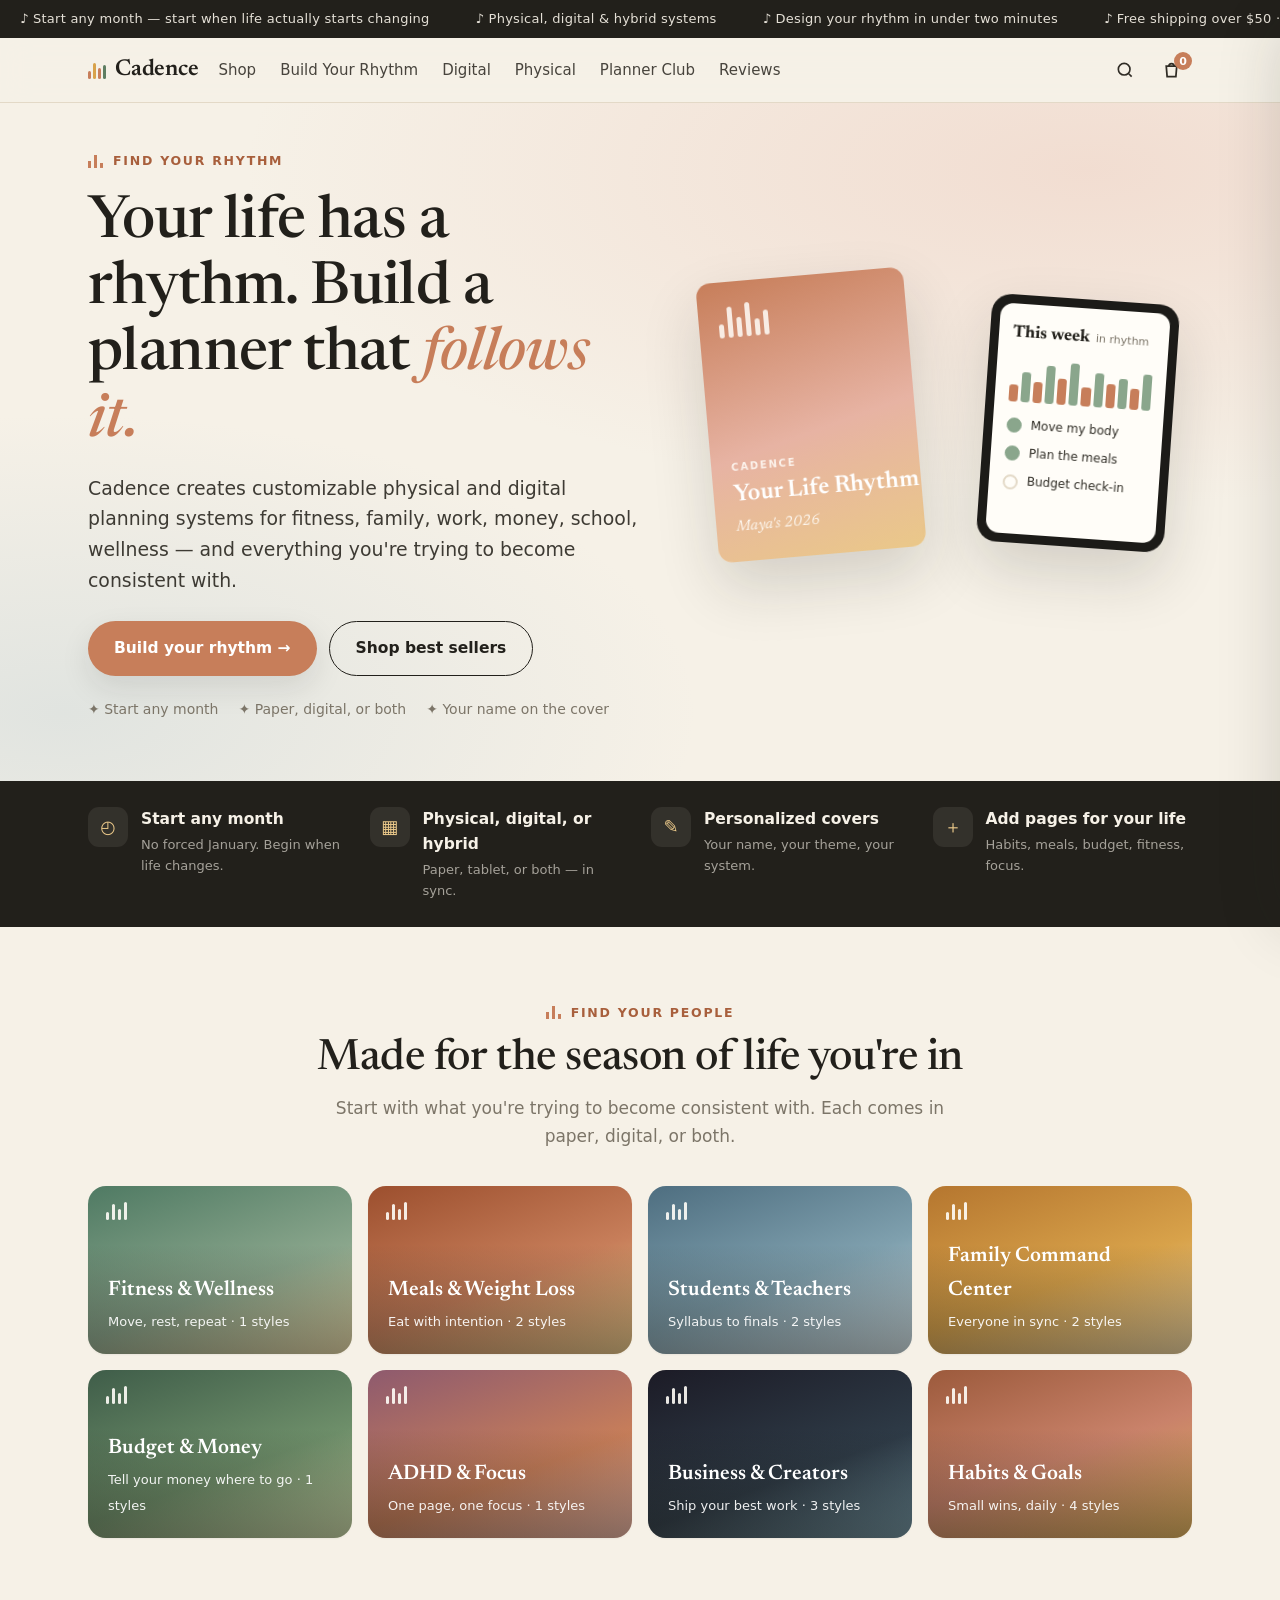
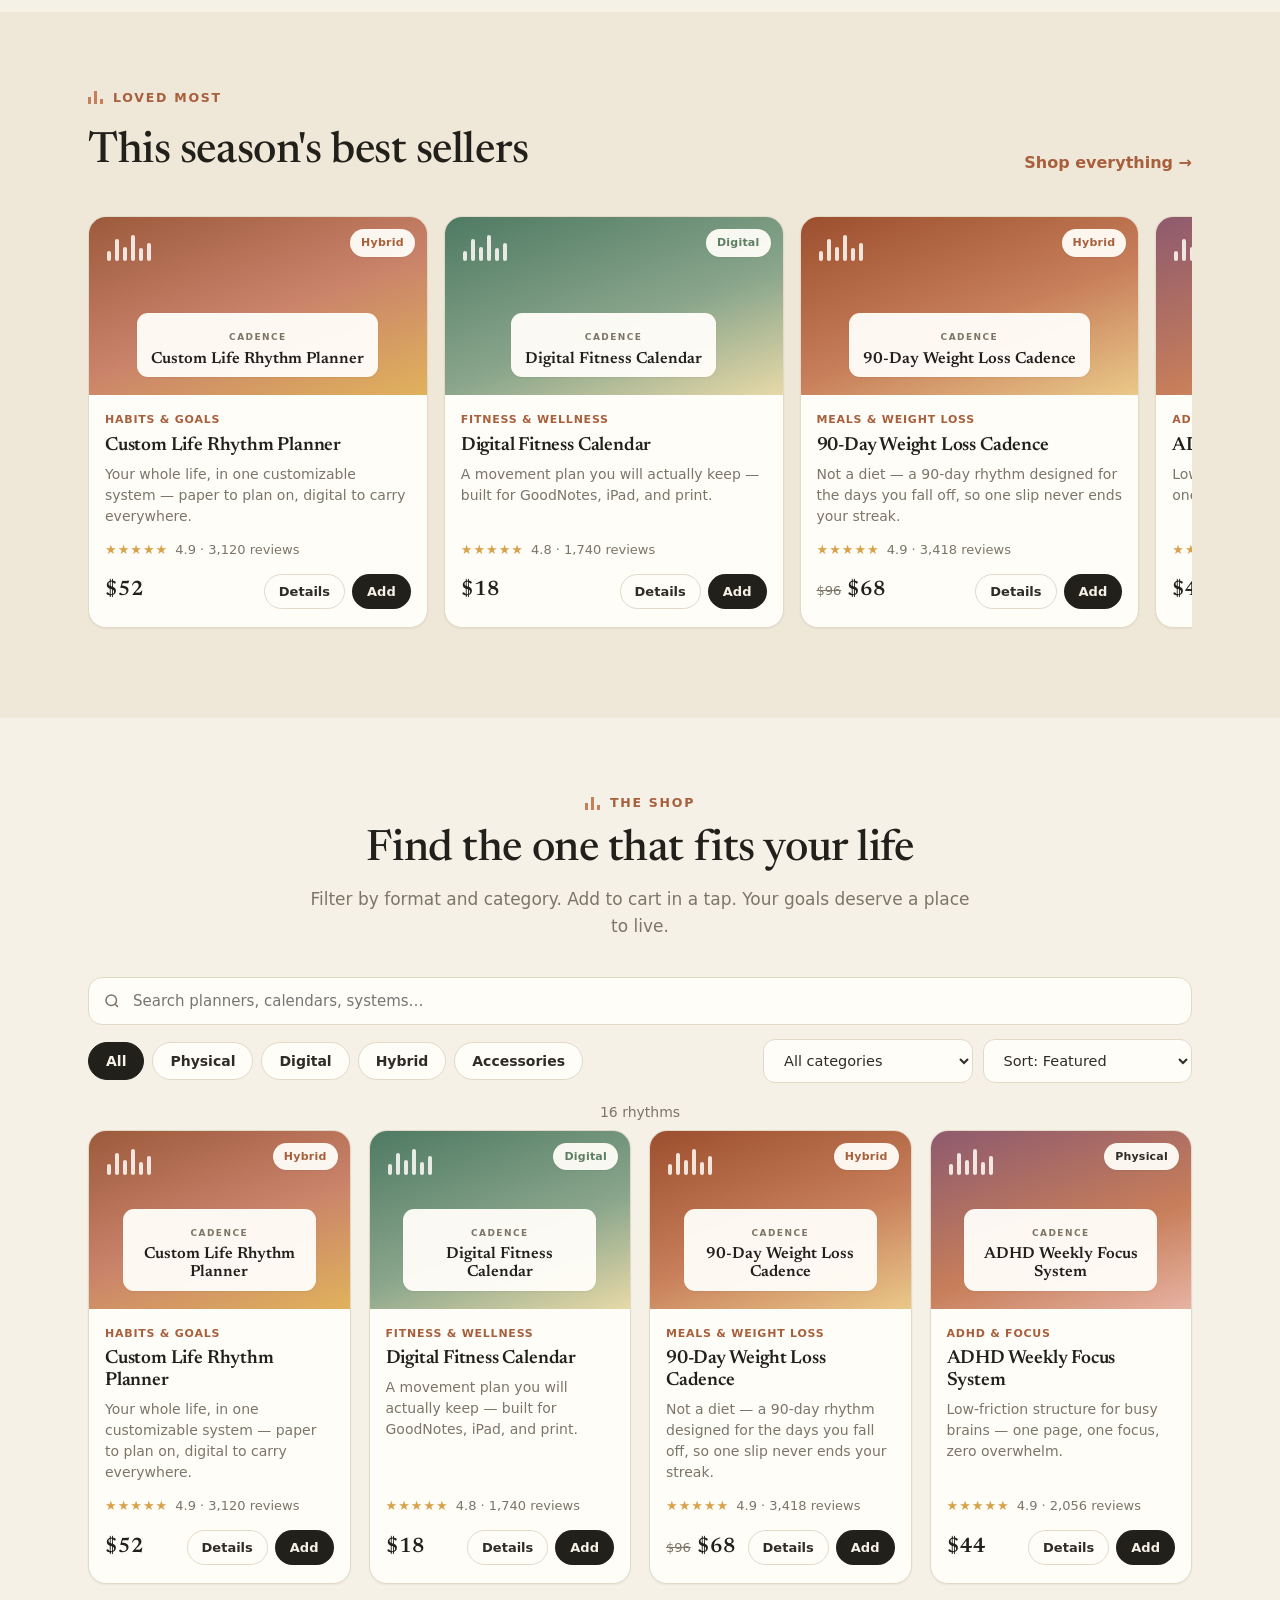
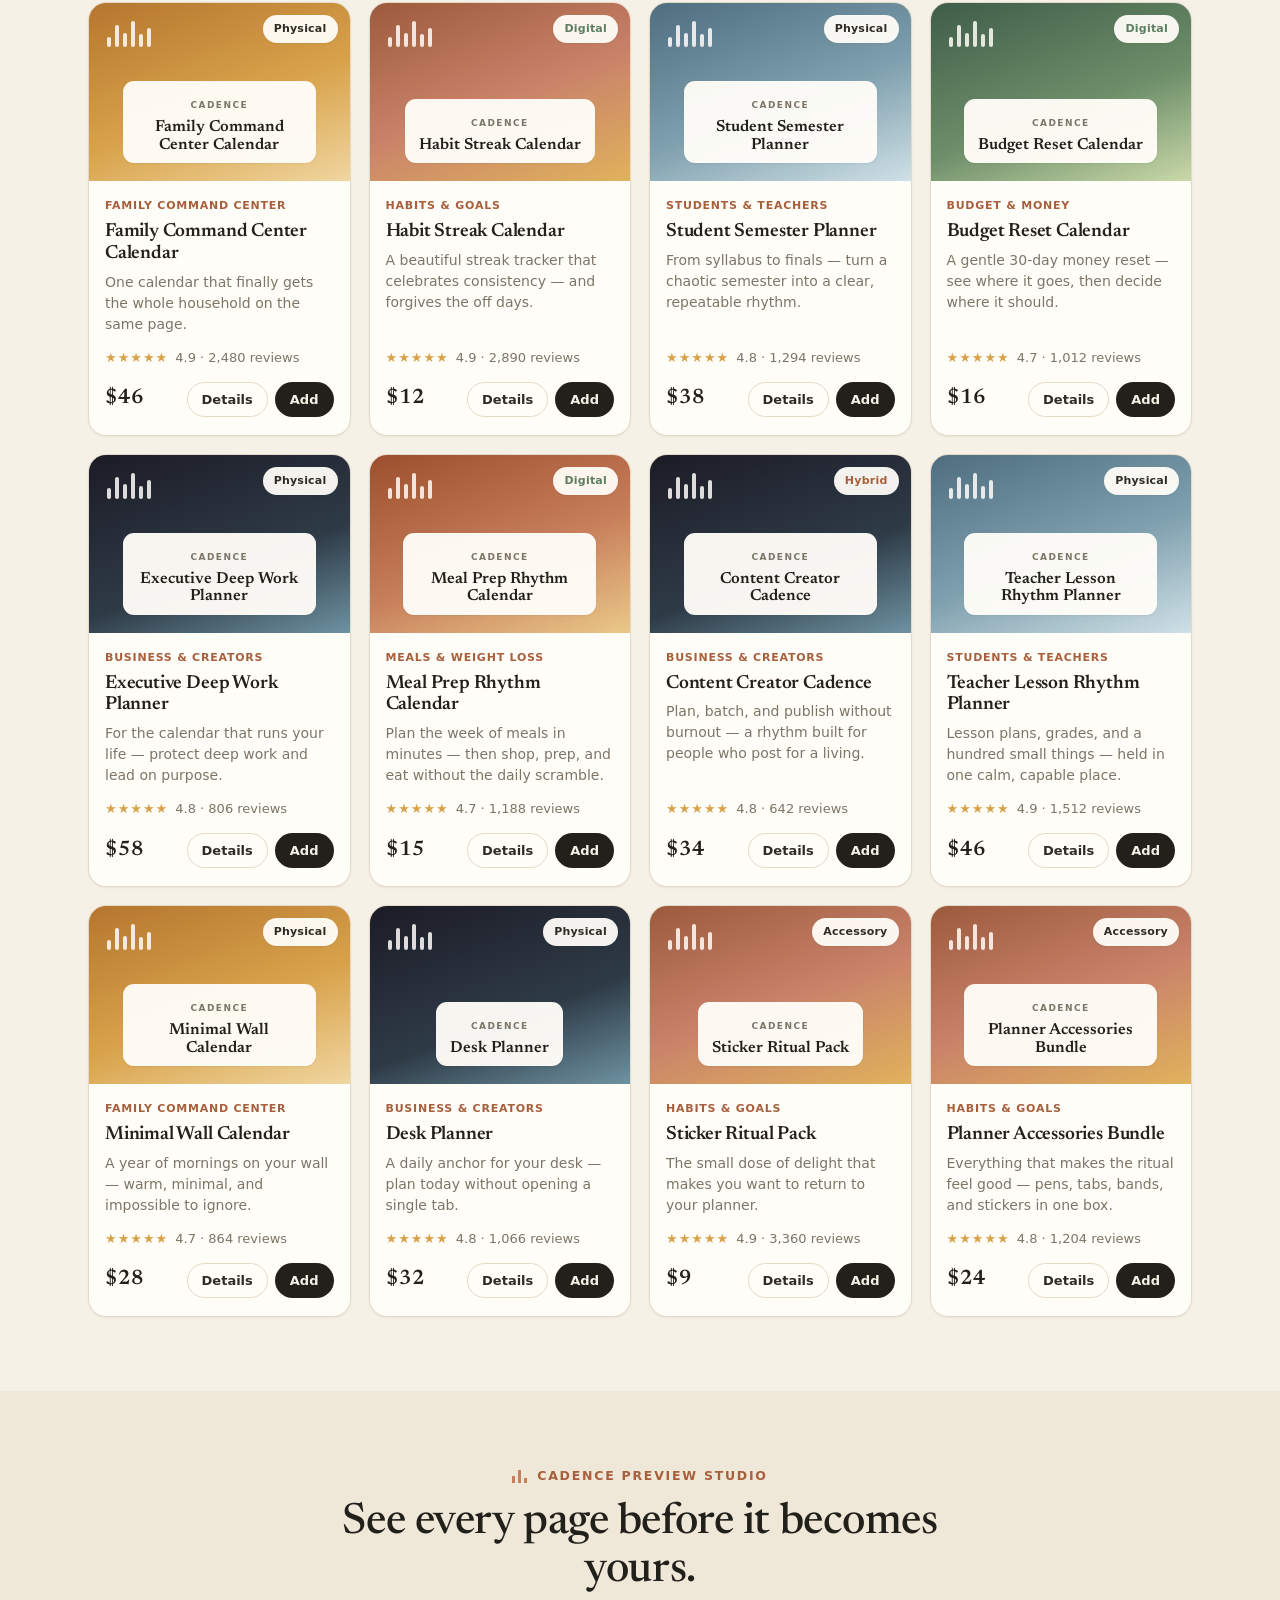
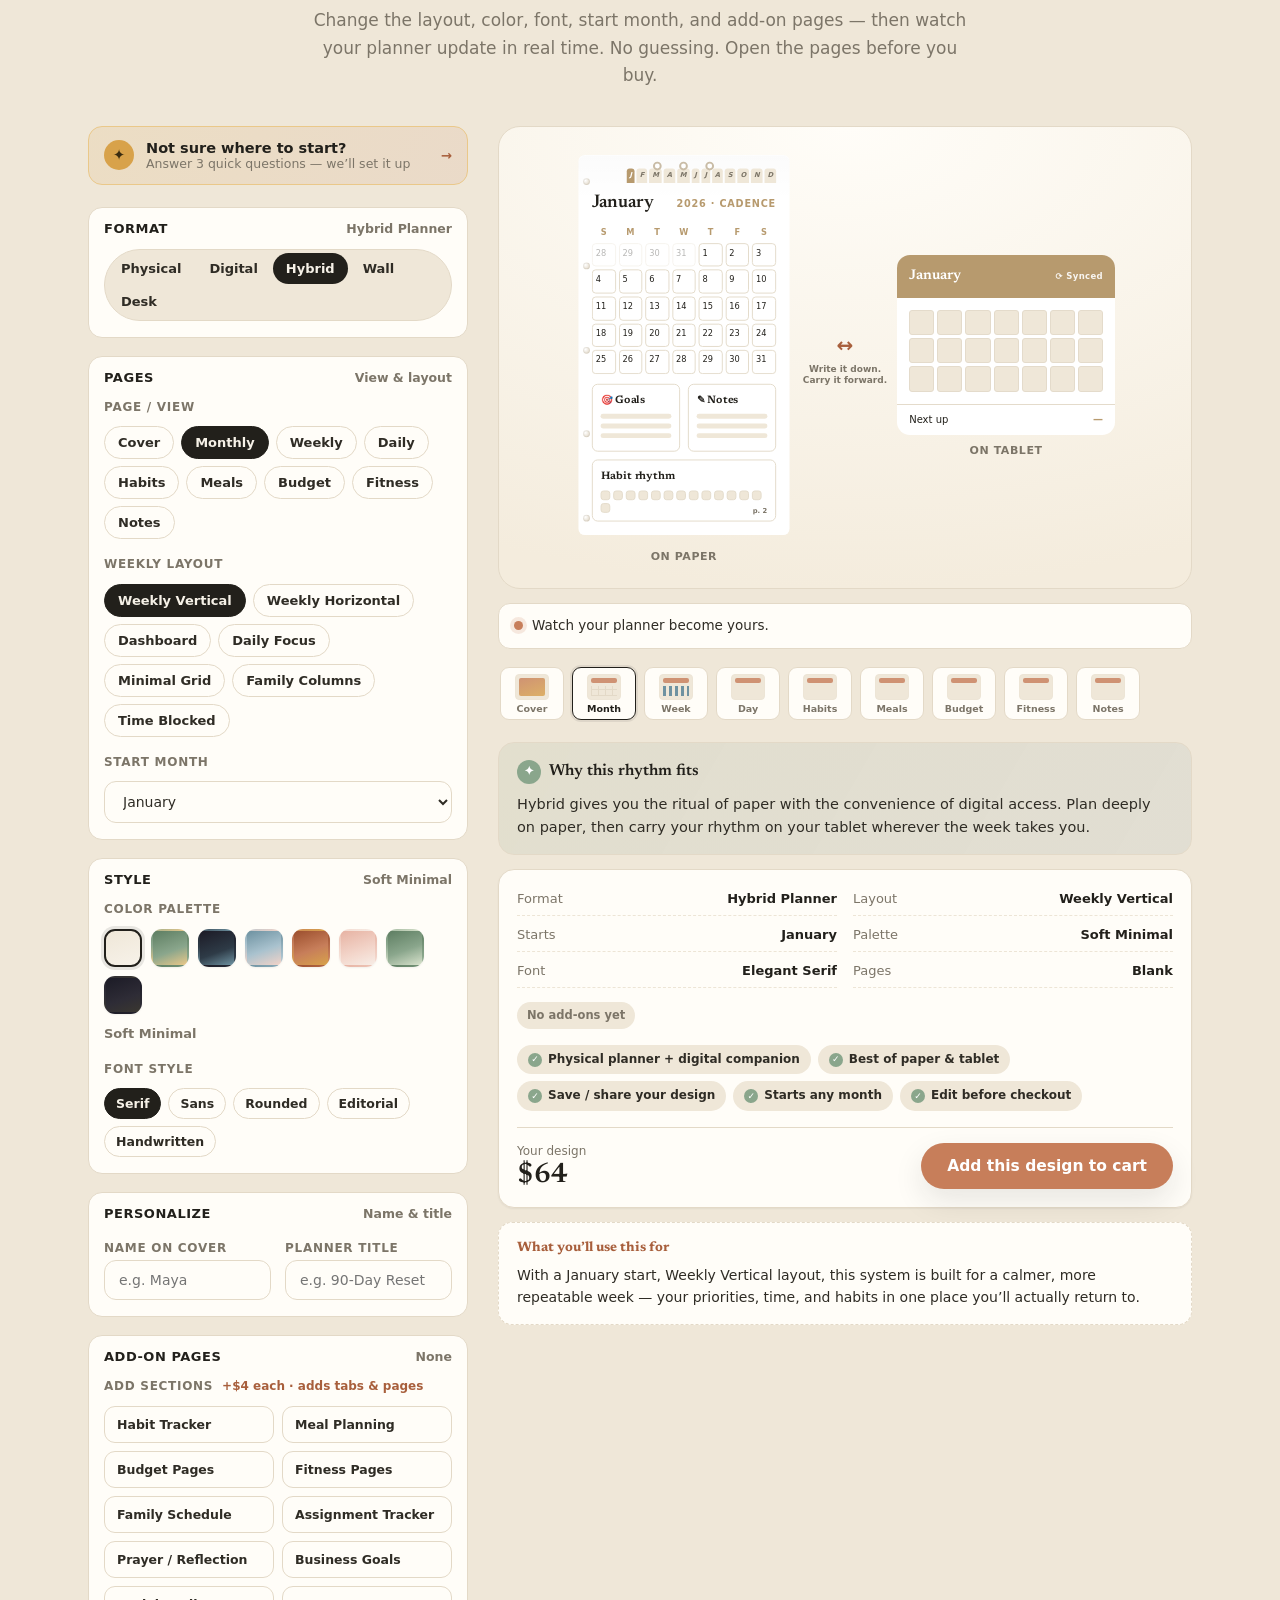
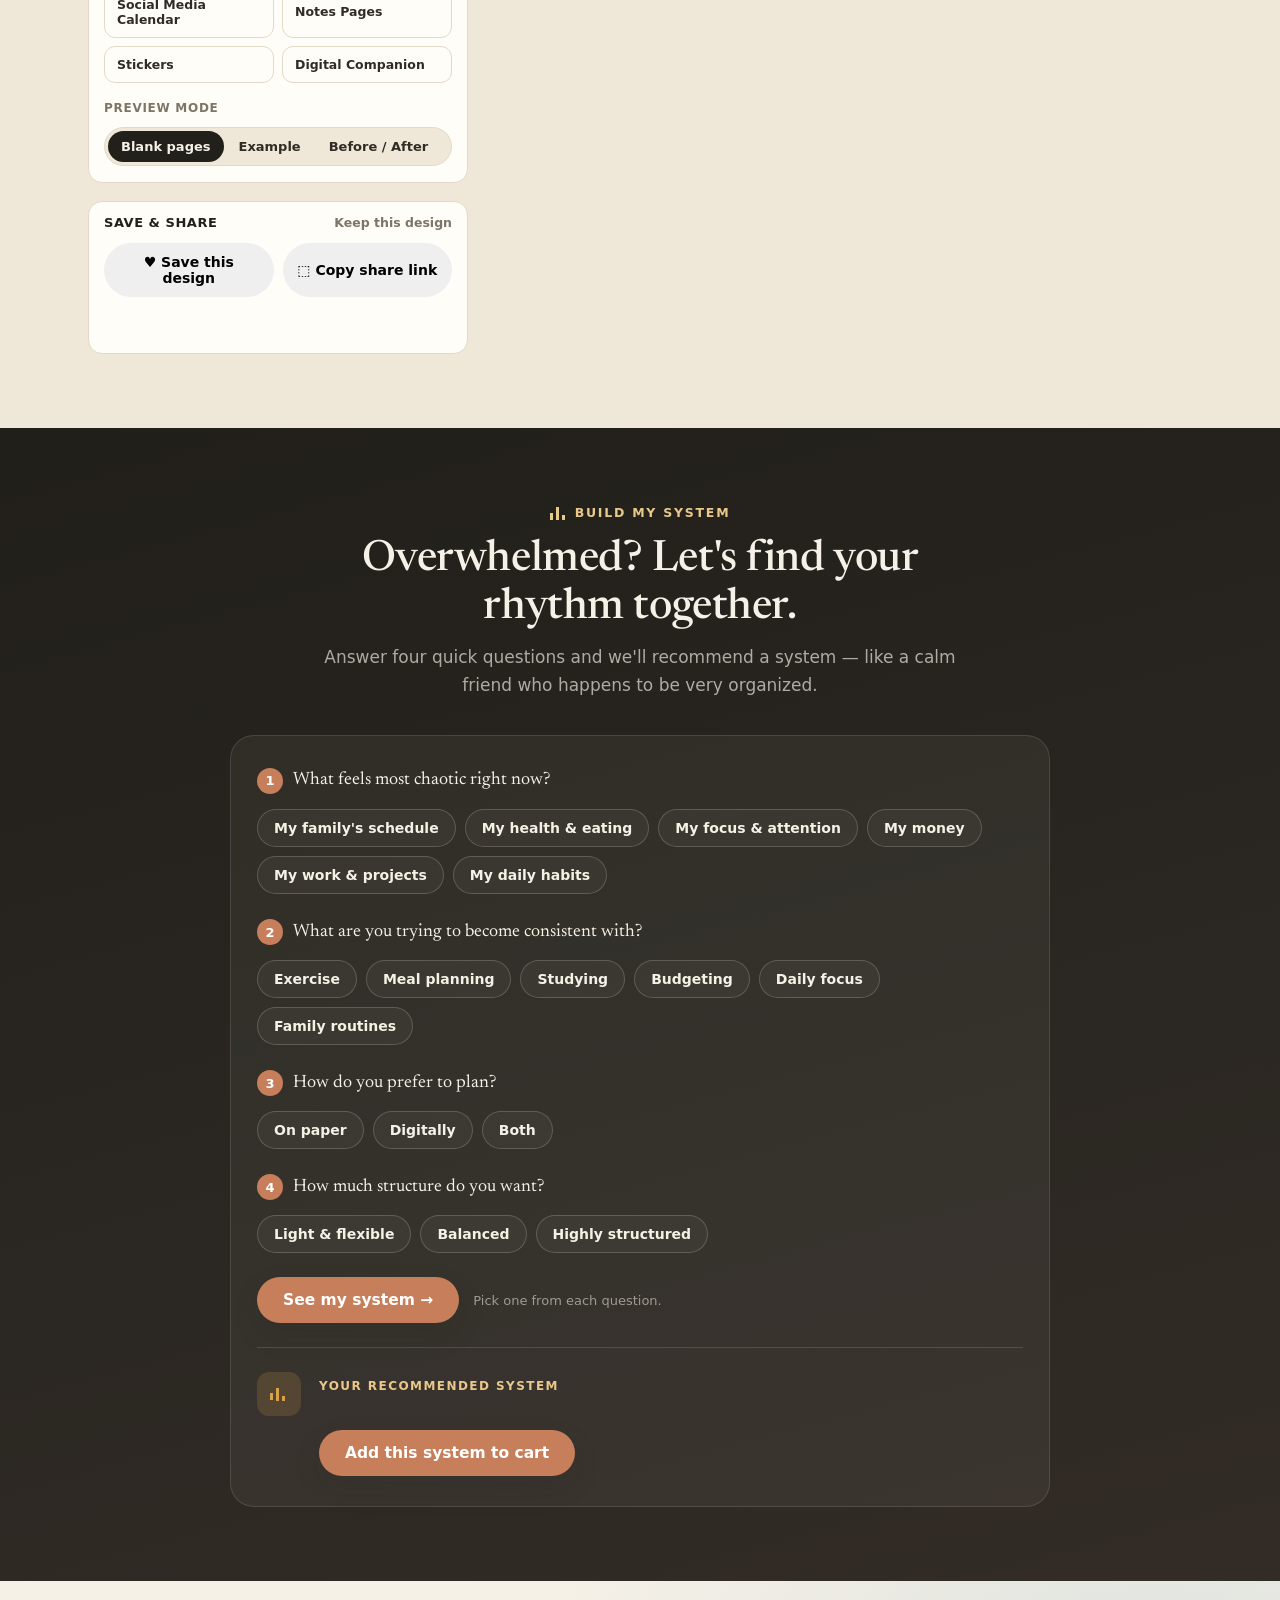
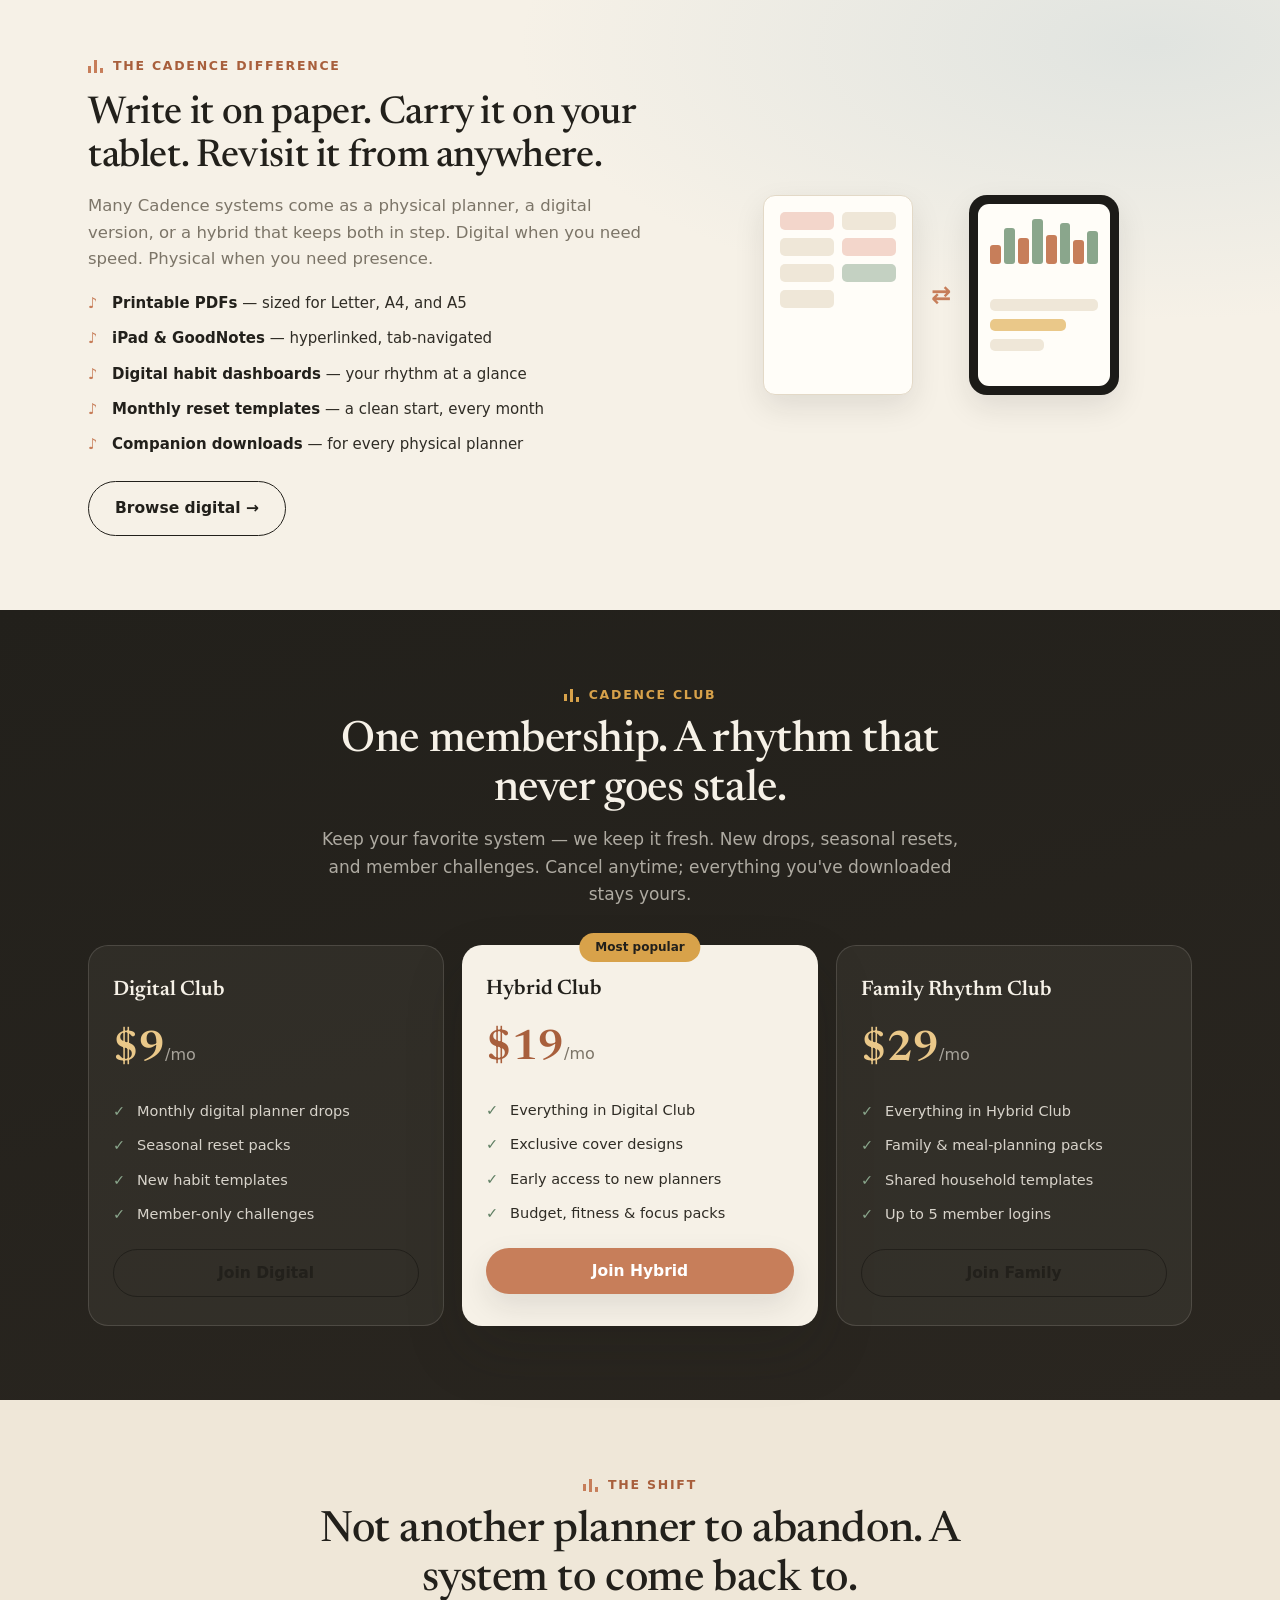
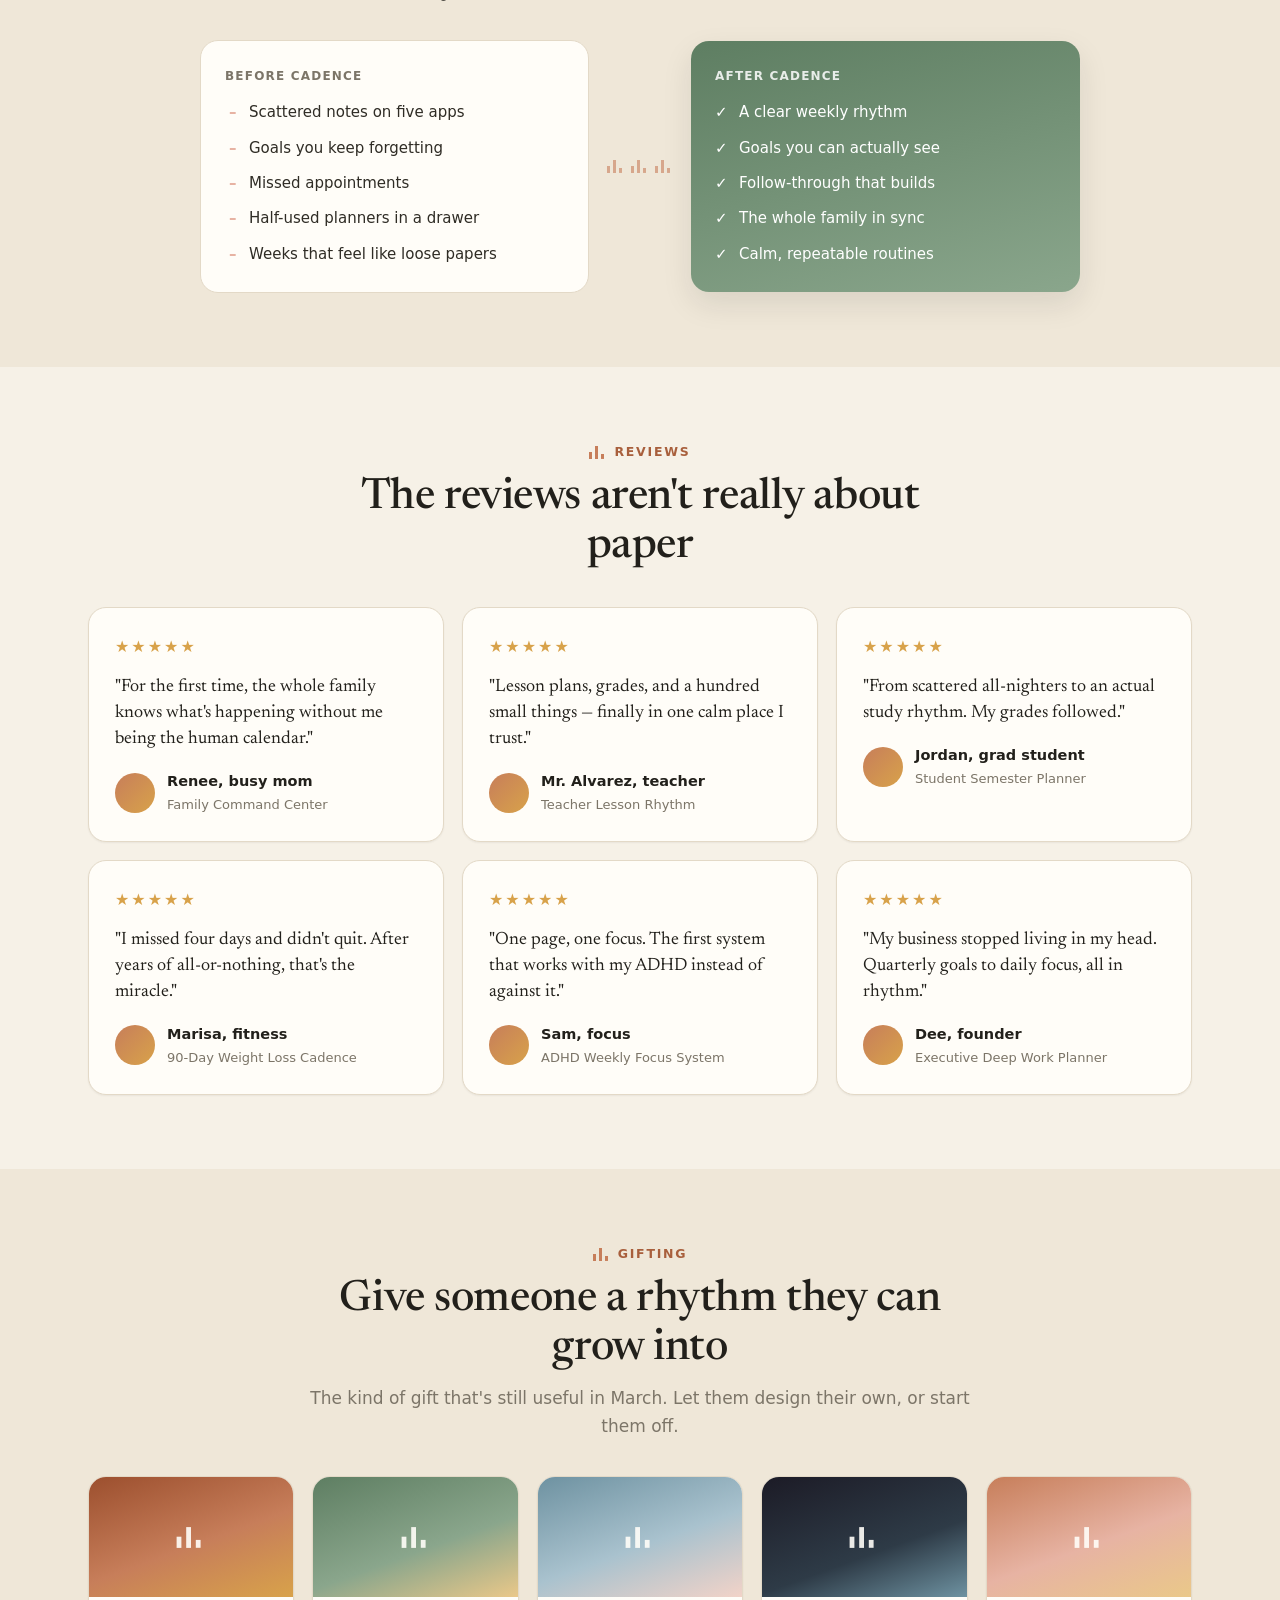
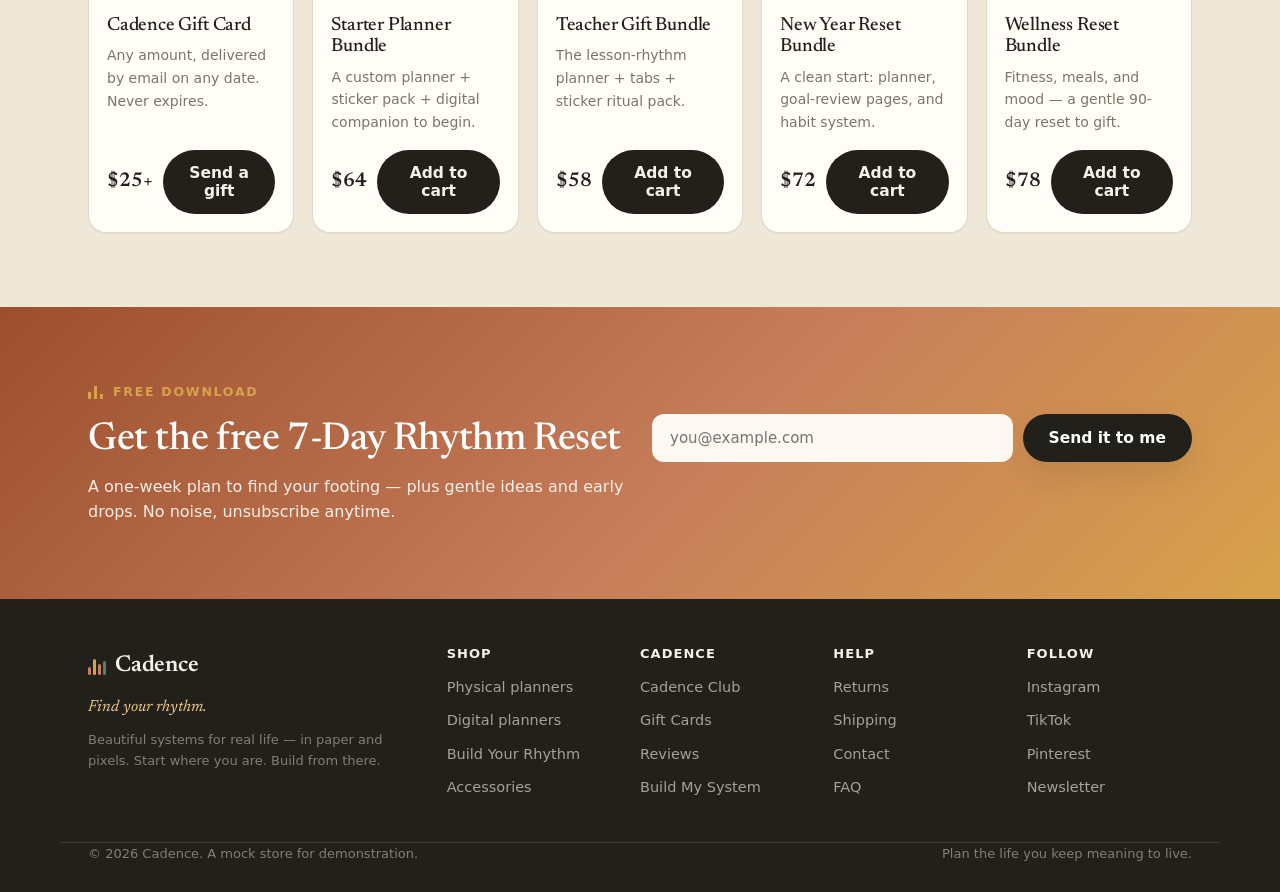
==== index.html @ 9c08358b "Add files via upload" ====
<!DOCTYPE html>
<html lang="en">
<head>
<meta charset="UTF-8">
<meta name="viewport" content="width=device-width, initial-scale=1.0">
<meta name="description" content="Cadence — beautiful, customizable physical & digital planning systems for fitness, family, work, money, school, and every rhythm you're trying to keep. Find your rhythm.">
<title>Cadence — Find your rhythm. Build a planner that follows it.</title>
<link rel="preconnect" href="https://fonts.googleapis.com">
<link rel="preconnect" href="https://fonts.gstatic.com" crossorigin>
<link href="https://fonts.googleapis.com/css2?family=Newsreader:ital,opsz,wght@0,6..72,400;0,6..72,500;0,6..72,600;1,6..72,400;1,6..72,500&family=Nunito:wght@500;700;800&family=Caveat:wght@500;600;700&display=swap" rel="stylesheet">
<link rel="stylesheet" href="styles.css">
</head>
<body>

<!-- ====================== ANNOUNCEMENT BAR ====================== -->
<div class="announce">
  <div class="announce-track" id="announceTrack">
    <span>♪ Start any month — start when life actually starts changing</span>
    <span>♪ Physical, digital &amp; hybrid systems</span>
    <span>♪ Design your rhythm in under two minutes</span>
    <span>♪ Free shipping over $50 · digital delivers instantly</span>
  </div>
</div>

<!-- ====================== NAV ====================== -->
<nav id="nav">
  <div class="wrap nav-inner">
    <button class="menu-btn" id="menuBtn" aria-label="Open menu" aria-expanded="false">☰</button>
    <a class="brand" href="#top" aria-label="Cadence home">
      <span class="beat" aria-hidden="true"><i></i><i></i><i></i><i></i></span>
      Cadence
    </a>
    <div class="navlinks" id="navlinks">
      <a href="#shop" data-type="all">Shop</a>
      <a href="#build">Build Your Rhythm</a>
      <a href="#shop" data-type="digital">Digital</a>
      <a href="#shop" data-type="physical">Physical</a>
      <a href="#club">Planner Club</a>
      <a href="#reviews">Reviews</a>
    </div>
    <div class="nav-actions">
      <button class="icon-btn" id="searchBtn" aria-label="Search">
        <svg viewBox="0 0 24 24" width="20" height="20" fill="none" stroke="currentColor" stroke-width="2"><circle cx="11" cy="11" r="7"/><path d="m20 20-3.5-3.5"/></svg>
      </button>
      <button class="icon-btn cart-btn" id="cartBtn" aria-label="Open cart">
        <svg viewBox="0 0 24 24" width="21" height="21" fill="none" stroke="currentColor" stroke-width="2"><path d="M6 7h12l-1 12H7L6 7Z"/><path d="M9 7a3 3 0 0 1 6 0"/></svg>
        <span class="cart-count" id="cartCount">0</span>
      </button>
    </div>
  </div>
</nav>

<!-- mobile menu -->
<div class="mobile-menu" id="mobileMenu">
  <a href="#shop">Shop</a>
  <a href="#build">Build Your Rhythm</a>
  <a href="#shop" data-type="digital">Digital</a>
  <a href="#shop" data-type="physical">Physical</a>
  <a href="#club">Planner Club</a>
  <a href="#reviews">Reviews</a>
  <a href="#gift">Gift Cadence</a>
</div>

<span id="top"></span>

<!-- ====================== HERO ====================== -->
<header class="hero">
  <div class="wrap hero-inner">
    <div class="hero-copy">
      <div class="eyebrow"><span class="tick" aria-hidden="true"></span> Find your rhythm</div>
      <h1>Your life has a rhythm. Build a planner that <em>follows it.</em></h1>
      <p class="lede">Cadence creates customizable physical and digital planning systems for fitness, family, work, money, school, wellness — and everything you're trying to become consistent with.</p>
      <div class="hero-ctas">
        <a class="btn btn-primary" href="#build">Build your rhythm →</a>
        <a class="btn btn-outline" href="#bestsellers">Shop best sellers</a>
      </div>
      <div class="hero-points">
        <span>✦ Start any month</span>
        <span>✦ Paper, digital, or both</span>
        <span>✦ Your name on the cover</span>
      </div>
    </div>

    <div class="hero-art" aria-hidden="true">
      <div class="ha-planner">
        <div class="ha-cover">
          <div class="ha-strip"><i></i><i></i><i></i><i></i><i></i><i></i></div>
          <div class="ha-cover-meta"><span>Cadence</span><strong>Your Life Rhythm</strong></div>
          <div class="ha-name">Maya's 2026</div>
        </div>
      </div>
      <div class="ha-tablet">
        <div class="ha-screen">
          <div class="ha-scr-top"><b>This week</b><span>in rhythm</span></div>
          <div class="ha-wave"><i></i><i></i><i></i><i></i><i></i><i></i><i></i><i></i><i></i><i></i><i></i><i></i></div>
          <div class="ha-rows">
            <div class="ha-row"><span class="dot on"></span>Move my body</div>
            <div class="ha-row"><span class="dot on"></span>Plan the meals</div>
            <div class="ha-row"><span class="dot"></span>Budget check-in</div>
          </div>
        </div>
      </div>
    </div>
  </div>
</header>

<!-- ====================== TRUST / BENEFIT STRIP ====================== -->
<section class="trust-strip">
  <div class="wrap trust-grid">
    <div class="trust-item"><span class="ti-ic">◴</span><div><b>Start any month</b><p>No forced January. Begin when life changes.</p></div></div>
    <div class="trust-item"><span class="ti-ic">▦</span><div><b>Physical, digital, or hybrid</b><p>Paper, tablet, or both — in sync.</p></div></div>
    <div class="trust-item"><span class="ti-ic">✎</span><div><b>Personalized covers</b><p>Your name, your theme, your system.</p></div></div>
    <div class="trust-item"><span class="ti-ic">＋</span><div><b>Add pages for your life</b><p>Habits, meals, budget, fitness, focus.</p></div></div>
  </div>
</section>

<!-- ====================== CATEGORIES ====================== -->
<section class="section" id="categories">
  <div class="wrap">
    <div class="sec-head">
      <div class="eyebrow center-eb"><span class="tick"></span> Find your people</div>
      <h2>Made for the season of life you're in</h2>
      <p>Start with what you're trying to become consistent with. Each comes in paper, digital, or both.</p>
    </div>
    <div class="cat-grid" id="catGrid"><!-- JS --></div>
  </div>
</section>

<!-- ====================== BEST SELLERS ====================== -->
<section class="section soft" id="bestsellers">
  <div class="wrap">
    <div class="sec-head left">
      <div><div class="eyebrow"><span class="tick"></span> Loved most</div><h2>This season's best sellers</h2></div>
      <a class="link-arrow" href="#shop">Shop everything →</a>
    </div>
    <div class="rail" id="bestGrid"><!-- JS --></div>
  </div>
</section>

<!-- ====================== SHOP ====================== -->
<section class="section shop" id="shop">
  <div class="wrap">
    <div class="sec-head">
      <div class="eyebrow center-eb"><span class="tick"></span> The shop</div>
      <h2>Find the one that fits your life</h2>
      <p>Filter by format and category. Add to cart in a tap. Your goals deserve a place to live.</p>
    </div>

    <div class="shop-controls">
      <div class="search-box">
        <svg class="s-ic" viewBox="0 0 24 24" width="18" height="18" fill="none" stroke="currentColor" stroke-width="2"><circle cx="11" cy="11" r="7"/><path d="m20 20-3.5-3.5"/></svg>
        <input type="text" id="searchInput" placeholder="Search planners, calendars, systems…" aria-label="Search products">
      </div>
      <div class="control-row">
        <div class="chips" id="typeChips" role="group" aria-label="Filter by format">
          <button class="chip active" data-type="all">All</button>
          <button class="chip" data-type="physical">Physical</button>
          <button class="chip" data-type="digital">Digital</button>
          <button class="chip" data-type="hybrid">Hybrid</button>
          <button class="chip" data-type="accessories">Accessories</button>
        </div>
        <div class="select-wrap">
          <select id="catSelect" aria-label="Filter by category"><option value="all">All categories</option></select>
          <select id="sortSelect" aria-label="Sort products">
            <option value="featured">Sort: Featured</option>
            <option value="price-asc">Price: Low to High</option>
            <option value="price-desc">Price: High to Low</option>
            <option value="rating">Top rated</option>
          </select>
        </div>
      </div>
    </div>

    <p class="result-count" id="resultCount"></p>
    <div class="product-grid" id="productGrid"><!-- JS --></div>
    <p class="empty-state" id="emptyState" hidden>No matches yet — try a different search or format.</p>
  </div>
</section>

<!-- ====================== CADENCE PREVIEW STUDIO ====================== -->
<section class="section soft studio-sec" id="build">
  <div class="wrap">
    <div class="sec-head">
      <div class="eyebrow center-eb"><span class="tick"></span> Cadence Preview Studio</div>
      <h2>See every page before it becomes yours.</h2>
      <p>Change the layout, color, font, start month, and add-on pages — then watch your planner update in real time. No guessing. Open the pages before you buy.</p>
    </div>

    <div class="studio" id="studio">
      <!-- LEFT: CONTROLS -->
      <div class="st-controls" id="stControls">

        <!-- GUIDED START -->
        <div class="st-guided-wrap">
          <button class="st-guide-btn" id="helpChoose" type="button">
            <span class="hg-ic">✦</span>
            <span class="hg-txt"><b>Not sure where to start?</b><small>Answer 3 quick questions — we’ll set it up</small></span>
            <span class="hg-arrow">→</span>
          </button>
          <div class="st-guided" id="stGuided" hidden>
            <div class="gq" data-gq="goal">
              <p class="gq-label">1 · What are you trying to get under control?</p>
              <div class="gq-opts">
                <button type="button" data-val="family">My family schedule</button>
                <button type="button" data-val="health">My health</button>
                <button type="button" data-val="money">My money</button>
                <button type="button" data-val="work">My school / work</button>
                <button type="button" data-val="focus">My focus</button>
                <button type="button" data-val="habits">My habits</button>
              </div>
            </div>
            <div class="gq" data-gq="prefer">
              <p class="gq-label">2 · How do you like to plan?</p>
              <div class="gq-opts">
                <button type="button" data-val="physical">Paper</button>
                <button type="button" data-val="digital">Digital</button>
                <button type="button" data-val="hybrid">Both</button>
              </div>
            </div>
            <div class="gq" data-gq="structure">
              <p class="gq-label">3 · How much structure do you want?</p>
              <div class="gq-opts">
                <button type="button" data-val="light">Light</button>
                <button type="button" data-val="balanced">Balanced</button>
                <button type="button" data-val="high">Highly structured</button>
              </div>
            </div>
            <div class="gq-foot">
              <button class="btn btn-primary" id="guidedApply" type="button">Show my rhythm</button>
              <span class="gq-note" id="guidedNote"></span>
            </div>
          </div>
        </div>

        <!-- FORMAT -->
        <div class="st-acc open" data-acc="format">
          <button class="st-acc-head" type="button"><span class="st-acc-t">Format</span><span class="st-acc-sum" id="accFormat">Hybrid</span><span class="chev">⌄</span></button>
          <div class="st-acc-body">
            <div class="st-group">
              <div class="st-seg" data-group="format">
                <button class="st-opt" data-val="physical">Physical</button>
                <button class="st-opt" data-val="digital">Digital</button>
                <button class="st-opt active" data-val="hybrid">Hybrid</button>
                <button class="st-opt" data-val="wall">Wall</button>
                <button class="st-opt" data-val="desk">Desk</button>
              </div>
            </div>
          </div>
        </div>

        <!-- PAGES -->
        <div class="st-acc" data-acc="pages">
          <button class="st-acc-head" type="button"><span class="st-acc-t">Pages</span><span class="st-acc-sum">View &amp; layout</span><span class="chev">⌄</span></button>
          <div class="st-acc-body">
            <div class="st-group">
              <span class="st-label">Page / view</span>
              <div class="st-opts" data-group="view">
                <button class="st-opt" data-val="cover">Cover</button>
                <button class="st-opt active" data-val="month">Monthly</button>
                <button class="st-opt" data-val="week">Weekly</button>
                <button class="st-opt" data-val="day">Daily</button>
                <button class="st-opt" data-val="habit">Habits</button>
                <button class="st-opt" data-val="meal">Meals</button>
                <button class="st-opt" data-val="budget">Budget</button>
                <button class="st-opt" data-val="fitness">Fitness</button>
                <button class="st-opt" data-val="notes">Notes</button>
              </div>
            </div>
            <div class="st-group">
              <span class="st-label">Weekly layout</span>
              <div class="st-opts" data-group="layout">
                <button class="st-opt active" data-val="vertical">Weekly Vertical</button>
                <button class="st-opt" data-val="horizontal">Weekly Horizontal</button>
                <button class="st-opt" data-val="dashboard">Dashboard</button>
                <button class="st-opt" data-val="daily">Daily Focus</button>
                <button class="st-opt" data-val="minimal">Minimal Grid</button>
                <button class="st-opt" data-val="family">Family Columns</button>
                <button class="st-opt" data-val="timeblock">Time Blocked</button>
              </div>
            </div>
            <div class="st-group">
              <span class="st-label">Start month</span>
              <select id="stMonth" class="st-input">
                <option>January</option><option>February</option><option>March</option>
                <option>April</option><option>May</option><option>June</option>
                <option>July</option><option>August</option><option>September</option>
                <option>October</option><option>November</option><option>December</option>
              </select>
            </div>
          </div>
        </div>

        <!-- STYLE -->
        <div class="st-acc" data-acc="style">
          <button class="st-acc-head" type="button"><span class="st-acc-t">Style</span><span class="st-acc-sum" id="accStyle">Soft Minimal</span><span class="chev">⌄</span></button>
          <div class="st-acc-body">
            <div class="st-group">
              <span class="st-label">Color palette</span>
              <div class="st-swatches" data-group="palette">
                <button class="st-sw active" data-val="Soft Minimal"   style="--c:linear-gradient(160deg,#EFE7D8,#F7F2E9)" title="Soft Minimal"></button>
                <button class="st-sw" data-val="Garden Warmth"  style="--c:linear-gradient(160deg,#5E7E62,#8AA68C 58%,#EAC889)" title="Garden Warmth"></button>
                <button class="st-sw" data-val="Midnight Focus" style="--c:linear-gradient(160deg,#1C1B26,#2E3B47 60%,#6E92A1)" title="Midnight Focus"></button>
                <button class="st-sw" data-val="Coastal Calm"   style="--c:linear-gradient(160deg,#6E92A1,#A9C2CE 55%,#F2D3C8)" title="Coastal Calm"></button>
                <button class="st-sw" data-val="Bold Momentum"  style="--c:linear-gradient(160deg,#9C4F2E,#C77E5A 55%,#D8A24A)" title="Bold Momentum"></button>
                <button class="st-sw" data-val="Blush Routine"  style="--c:linear-gradient(160deg,#E7B3A3,#F3D6CB 60%,#F7EDE6)" title="Blush Routine"></button>
                <button class="st-sw" data-val="Sage Reset"     style="--c:linear-gradient(160deg,#5E7E62,#8AA68C 55%,#D8E2CC)" title="Sage Reset"></button>
                <button class="st-sw" data-val="Ink & Gold"     style="--c:linear-gradient(160deg,#1C1B26,#2E2C36 60%,#3A3730)" title="Ink & Gold"></button>
              </div>
              <div class="st-palette-name" id="stPaletteName">Soft Minimal</div>
            </div>
            <div class="st-group">
              <span class="st-label">Font style</span>
              <div class="st-opts tight" data-group="font">
                <button class="st-opt active" data-val="serif">Serif</button>
                <button class="st-opt" data-val="sans">Sans</button>
                <button class="st-opt" data-val="rounded">Rounded</button>
                <button class="st-opt" data-val="editorial">Editorial</button>
                <button class="st-opt" data-val="hand">Handwritten</button>
              </div>
            </div>
          </div>
        </div>

        <!-- PERSONALIZE -->
        <div class="st-acc" data-acc="personal">
          <button class="st-acc-head" type="button"><span class="st-acc-t">Personalize</span><span class="st-acc-sum">Name &amp; title</span><span class="chev">⌄</span></button>
          <div class="st-acc-body">
            <div class="st-group st-row">
              <div>
                <span class="st-label">Name on cover</span>
                <input type="text" id="stName" class="st-input" maxlength="20" placeholder="e.g. Maya">
              </div>
              <div>
                <span class="st-label">Planner title</span>
                <input type="text" id="stTitle" class="st-input" maxlength="24" placeholder="e.g. 90-Day Reset">
              </div>
            </div>
          </div>
        </div>

        <!-- ADD-ONS + PREVIEW MODE -->
        <div class="st-acc" data-acc="sections">
          <button class="st-acc-head" type="button"><span class="st-acc-t">Add-on pages</span><span class="st-acc-sum" id="accAddons">None</span><span class="chev">⌄</span></button>
          <div class="st-acc-body">
            <div class="st-group">
              <span class="st-label">Add sections <span class="st-hint">+$4 each · adds tabs &amp; pages</span></span>
              <div class="st-addons" data-group="addons">
                <button class="st-add" data-val="Habit Tracker">Habit Tracker</button>
                <button class="st-add" data-val="Meal Planning">Meal Planning</button>
                <button class="st-add" data-val="Budget Pages">Budget Pages</button>
                <button class="st-add" data-val="Fitness Pages">Fitness Pages</button>
                <button class="st-add" data-val="Family Schedule">Family Schedule</button>
                <button class="st-add" data-val="Assignment Tracker">Assignment Tracker</button>
                <button class="st-add" data-val="Prayer / Reflection">Prayer / Reflection</button>
                <button class="st-add" data-val="Business Goals">Business Goals</button>
                <button class="st-add" data-val="Social Media Calendar">Social Media Calendar</button>
                <button class="st-add" data-val="Notes Pages">Notes Pages</button>
                <button class="st-add" data-val="Stickers">Stickers</button>
                <button class="st-add" data-val="Digital Companion">Digital Companion</button>
              </div>
            </div>
            <div class="st-group">
              <span class="st-label">Preview mode</span>
              <div class="st-seg" data-group="mode">
                <button class="st-opt active" data-val="blank">Blank pages</button>
                <button class="st-opt" data-val="example">Example</button>
                <button class="st-opt" data-val="compare">Before / After</button>
              </div>
            </div>
          </div>
        </div>

        <!-- SAVE / SHARE -->
        <div class="st-acc" data-acc="save">
          <button class="st-acc-head" type="button"><span class="st-acc-t">Save &amp; share</span><span class="st-acc-sum">Keep this design</span><span class="chev">⌄</span></button>
          <div class="st-acc-body">
            <div class="st-saverow">
              <button class="btn btn-line" id="saveDesign" type="button">♥ Save this design</button>
              <button class="btn btn-line" id="shareDesign" type="button">⬚ Copy share link</button>
            </div>
            <p class="st-save-msg" id="stSaveMsg" role="status"></p>
          </div>
        </div>

      </div>

      <!-- RIGHT: LIVE PREVIEW -->
      <div class="st-preview">
        <div class="st-stage" id="stStage"><!-- JS: frame + page --></div>
        <div class="st-msg" id="stMsg"><span class="st-msg-dot"></span><span id="stMsgText">Watch your planner become yours.</span></div>
        <div class="st-thumbs" id="stThumbs"><!-- JS --></div>
        <div class="st-why" id="stWhy"><!-- JS --></div>
        <div class="st-summary" id="stSummary"><!-- JS --></div>
        <div class="st-usecase" id="stUseCase"><!-- JS --></div>
      </div>
    </div>
  </div>
</section>

<!-- ====================== BUILD MY SYSTEM (QUIZ) ====================== -->
<section class="section quiz-sec" id="system">
  <div class="wrap">
    <div class="sec-head">
      <div class="eyebrow center-eb light-eb"><span class="tick"></span> Build my system</div>
      <h2>Overwhelmed? Let's find your rhythm together.</h2>
      <p>Answer four quick questions and we'll recommend a system — like a calm friend who happens to be very organized.</p>
    </div>

    <div class="quiz">
      <div class="quiz-q" data-q="1">
        <p class="quiz-qt"><span>1</span> What feels most chaotic right now?</p>
        <div class="quiz-opts">
          <button class="quiz-opt" data-q="1" data-val="family">My family's schedule</button>
          <button class="quiz-opt" data-q="1" data-val="health">My health &amp; eating</button>
          <button class="quiz-opt" data-q="1" data-val="focus">My focus &amp; attention</button>
          <button class="quiz-opt" data-q="1" data-val="money">My money</button>
          <button class="quiz-opt" data-q="1" data-val="work">My work &amp; projects</button>
          <button class="quiz-opt" data-q="1" data-val="habits">My daily habits</button>
        </div>
      </div>

      <div class="quiz-q" data-q="2">
        <p class="quiz-qt"><span>2</span> What are you trying to become consistent with?</p>
        <div class="quiz-opts">
          <button class="quiz-opt" data-q="2" data-val="exercise">Exercise</button>
          <button class="quiz-opt" data-q="2" data-val="meals">Meal planning</button>
          <button class="quiz-opt" data-q="2" data-val="study">Studying</button>
          <button class="quiz-opt" data-q="2" data-val="budget">Budgeting</button>
          <button class="quiz-opt" data-q="2" data-val="deepwork">Daily focus</button>
          <button class="quiz-opt" data-q="2" data-val="routines">Family routines</button>
        </div>
      </div>

      <div class="quiz-q" data-q="3">
        <p class="quiz-qt"><span>3</span> How do you prefer to plan?</p>
        <div class="quiz-opts">
          <button class="quiz-opt" data-q="3" data-val="physical">On paper</button>
          <button class="quiz-opt" data-q="3" data-val="digital">Digitally</button>
          <button class="quiz-opt" data-q="3" data-val="hybrid">Both</button>
        </div>
      </div>

      <div class="quiz-q" data-q="4">
        <p class="quiz-qt"><span>4</span> How much structure do you want?</p>
        <div class="quiz-opts">
          <button class="quiz-opt" data-q="4" data-val="light">Light &amp; flexible</button>
          <button class="quiz-opt" data-q="4" data-val="balanced">Balanced</button>
          <button class="quiz-opt" data-q="4" data-val="high">Highly structured</button>
        </div>
      </div>

      <div class="quiz-cta">
        <button class="btn btn-primary" id="quizSubmit">See my system →</button>
        <span class="quiz-note" id="quizNote">Pick one from each question.</span>
      </div>

      <div class="quiz-result" id="quizResult" hidden>
        <div class="qr-mark"><span class="tick"></span></div>
        <div class="qr-body">
          <span class="qr-kick">Your recommended system</span>
          <h3 id="qrTitle"></h3>
          <p id="qrBlurb"></p>
          <div class="qr-parts" id="qrParts"></div>
          <button class="btn btn-primary" id="quizAddBtn">Add this system to cart</button>
        </div>
      </div>
    </div>
  </div>
</section>

<!-- ====================== DIGITAL TWIN ====================== -->
<section class="section twin">
  <div class="wrap twin-grid">
    <div class="twin-copy">
      <div class="eyebrow"><span class="tick"></span> The Cadence difference</div>
      <h2>Write it on paper. Carry it on your tablet. Revisit it from anywhere.</h2>
      <p>Many Cadence systems come as a physical planner, a digital version, or a hybrid that keeps both in step. Digital when you need speed. Physical when you need presence.</p>
      <ul class="twin-list">
        <li><b>Printable PDFs</b> — sized for Letter, A4, and A5</li>
        <li><b>iPad &amp; GoodNotes</b> — hyperlinked, tab-navigated</li>
        <li><b>Digital habit dashboards</b> — your rhythm at a glance</li>
        <li><b>Monthly reset templates</b> — a clean start, every month</li>
        <li><b>Companion downloads</b> — for every physical planner</li>
      </ul>
      <a class="btn btn-outline" href="#shop" data-type="digital">Browse digital →</a>
    </div>
    <div class="twin-art" aria-hidden="true">
      <div class="tw-paper"><div class="tw-grid"><span></span><span></span><span></span><span></span><span></span><span></span><span></span></div></div>
      <div class="tw-sync">⇄</div>
      <div class="tw-screen"><div class="tw-wave"><i></i><i></i><i></i><i></i><i></i><i></i><i></i><i></i></div><div class="tw-bars"><b></b><b></b><b></b></div></div>
    </div>
  </div>
</section>

<!-- ====================== CADENCE CLUB ====================== -->
<section class="section club" id="club">
  <div class="wrap">
    <div class="sec-head">
      <div class="eyebrow center-eb gold-eb"><span class="tick"></span> Cadence Club</div>
      <h2>One membership. A rhythm that never goes stale.</h2>
      <p>Keep your favorite system — we keep it fresh. New drops, seasonal resets, and member challenges. Cancel anytime; everything you've downloaded stays yours.</p>
    </div>
    <div class="club-grid">
      <div class="club-card">
        <div class="club-name">Digital Club</div>
        <div class="club-price">$9<span>/mo</span></div>
        <ul>
          <li>Monthly digital planner drops</li>
          <li>Seasonal reset packs</li>
          <li>New habit templates</li>
          <li>Member-only challenges</li>
        </ul>
        <button class="btn btn-outline btn-block" data-action="buy" data-name="Cadence Club — Digital" data-price="9" data-meta="Membership · monthly" data-grad="Habits & Goals">Join Digital</button>
      </div>
      <div class="club-card featured">
        <div class="club-flag">Most popular</div>
        <div class="club-name">Hybrid Club</div>
        <div class="club-price">$19<span>/mo</span></div>
        <ul>
          <li>Everything in Digital Club</li>
          <li>Exclusive cover designs</li>
          <li>Early access to new planners</li>
          <li>Budget, fitness &amp; focus packs</li>
        </ul>
        <button class="btn btn-primary btn-block" data-action="buy" data-name="Cadence Club — Hybrid" data-price="19" data-meta="Membership · monthly" data-grad="Bold Momentum">Join Hybrid</button>
      </div>
      <div class="club-card">
        <div class="club-name">Family Rhythm Club</div>
        <div class="club-price">$29<span>/mo</span></div>
        <ul>
          <li>Everything in Hybrid Club</li>
          <li>Family &amp; meal-planning packs</li>
          <li>Shared household templates</li>
          <li>Up to 5 member logins</li>
        </ul>
        <button class="btn btn-outline btn-block" data-action="buy" data-name="Cadence Club — Family Rhythm" data-price="29" data-meta="Membership · monthly" data-grad="Family Command Center">Join Family</button>
      </div>
    </div>
  </div>
</section>

<!-- ====================== TRANSFORMATION ====================== -->
<section class="section soft transform">
  <div class="wrap">
    <div class="sec-head">
      <div class="eyebrow center-eb"><span class="tick"></span> The shift</div>
      <h2>Not another planner to abandon. A system to come back to.</h2>
    </div>
    <div class="tf-grid">
      <div class="tf-col before">
        <div class="tf-label">Before Cadence</div>
        <ul>
          <li>Scattered notes on five apps</li>
          <li>Goals you keep forgetting</li>
          <li>Missed appointments</li>
          <li>Half-used planners in a drawer</li>
          <li>Weeks that feel like loose papers</li>
        </ul>
      </div>
      <div class="tf-arrow" aria-hidden="true"><span class="tick"></span><span class="tick"></span><span class="tick"></span></div>
      <div class="tf-col after">
        <div class="tf-label">After Cadence</div>
        <ul>
          <li>A clear weekly rhythm</li>
          <li>Goals you can actually see</li>
          <li>Follow-through that builds</li>
          <li>The whole family in sync</li>
          <li>Calm, repeatable routines</li>
        </ul>
      </div>
    </div>
  </div>
</section>

<!-- ====================== TESTIMONIALS ====================== -->
<section class="section" id="reviews">
  <div class="wrap">
    <div class="sec-head">
      <div class="eyebrow center-eb"><span class="tick"></span> Reviews</div>
      <h2>The reviews aren't really about paper</h2>
    </div>
    <div class="t-grid">
      <figure class="t-card"><div class="t-stars">★★★★★</div><blockquote>"For the first time, the whole family knows what's happening without me being the human calendar."</blockquote><figcaption><span class="t-av"></span><span><b>Renee, busy mom</b>Family Command Center</span></figcaption></figure>
      <figure class="t-card"><div class="t-stars">★★★★★</div><blockquote>"Lesson plans, grades, and a hundred small things — finally in one calm place I trust."</blockquote><figcaption><span class="t-av"></span><span><b>Mr. Alvarez, teacher</b>Teacher Lesson Rhythm</span></figcaption></figure>
      <figure class="t-card"><div class="t-stars">★★★★★</div><blockquote>"From scattered all-nighters to an actual study rhythm. My grades followed."</blockquote><figcaption><span class="t-av"></span><span><b>Jordan, grad student</b>Student Semester Planner</span></figcaption></figure>
      <figure class="t-card"><div class="t-stars">★★★★★</div><blockquote>"I missed four days and didn't quit. After years of all-or-nothing, that's the miracle."</blockquote><figcaption><span class="t-av"></span><span><b>Marisa, fitness</b>90-Day Weight Loss Cadence</span></figcaption></figure>
      <figure class="t-card"><div class="t-stars">★★★★★</div><blockquote>"One page, one focus. The first system that works with my ADHD instead of against it."</blockquote><figcaption><span class="t-av"></span><span><b>Sam, focus</b>ADHD Weekly Focus System</span></figcaption></figure>
      <figure class="t-card"><div class="t-stars">★★★★★</div><blockquote>"My business stopped living in my head. Quarterly goals to daily focus, all in rhythm."</blockquote><figcaption><span class="t-av"></span><span><b>Dee, founder</b>Executive Deep Work Planner</span></figcaption></figure>
    </div>
  </div>
</section>

<!-- ====================== GIFT ====================== -->
<section class="section soft gift" id="gift">
  <div class="wrap">
    <div class="sec-head">
      <div class="eyebrow center-eb"><span class="tick"></span> Gifting</div>
      <h2>Give someone a rhythm they can grow into</h2>
      <p>The kind of gift that's still useful in March. Let them design their own, or start them off.</p>
    </div>
    <div class="gift-grid" id="giftGrid">
      <div class="gift-card"><div class="gift-cover" style="background:linear-gradient(160deg,#9C4F2E,#C77E5A 55%,#D8A24A)"><span class="tick"></span></div><h3>Cadence Gift Card</h3><p>Any amount, delivered by email on any date. Never expires.</p><div class="gift-foot"><span class="gift-price">$25+</span><button class="btn btn-dark" data-action="buy" data-name="Cadence Gift Card" data-price="25" data-meta="Digital gift · any date" data-grad="Bold Momentum">Send a gift</button></div></div>
      <div class="gift-card"><div class="gift-cover" style="background:linear-gradient(160deg,#5E7E62,#8AA68C 58%,#EAC889)"><span class="tick"></span></div><h3>Starter Planner Bundle</h3><p>A custom planner + sticker pack + digital companion to begin.</p><div class="gift-foot"><span class="gift-price">$64</span><button class="btn btn-dark" data-action="buy" data-name="Starter Planner Bundle" data-price="64" data-meta="Planner + stickers + digital" data-grad="Garden Warmth">Add to cart</button></div></div>
      <div class="gift-card"><div class="gift-cover" style="background:linear-gradient(160deg,#6E92A1,#A9C2CE 55%,#F2D3C8)"><span class="tick"></span></div><h3>Teacher Gift Bundle</h3><p>The lesson-rhythm planner + tabs + sticker ritual pack.</p><div class="gift-foot"><span class="gift-price">$58</span><button class="btn btn-dark" data-action="buy" data-name="Teacher Gift Bundle" data-price="58" data-meta="Teacher planner + extras" data-grad="Coastal Calm">Add to cart</button></div></div>
      <div class="gift-card"><div class="gift-cover" style="background:linear-gradient(160deg,#1C1B26,#2E3B47 60%,#6E92A1)"><span class="tick"></span></div><h3>New Year Reset Bundle</h3><p>A clean start: planner, goal-review pages, and habit system.</p><div class="gift-foot"><span class="gift-price">$72</span><button class="btn btn-dark" data-action="buy" data-name="New Year Reset Bundle" data-price="72" data-meta="Reset planner + habit system" data-grad="Midnight Focus">Add to cart</button></div></div>
      <div class="gift-card"><div class="gift-cover" style="background:linear-gradient(160deg,#C77E5A,#E7B3A3 55%,#EAC889)"><span class="tick"></span></div><h3>Wellness Reset Bundle</h3><p>Fitness, meals, and mood — a gentle 90-day reset to gift.</p><div class="gift-foot"><span class="gift-price">$78</span><button class="btn btn-dark" data-action="buy" data-name="Wellness Reset Bundle" data-price="78" data-meta="Fitness + meals + mood" data-grad="Meals & Weight Loss">Add to cart</button></div></div>
    </div>
  </div>
</section>

<!-- ====================== EMAIL SIGNUP ====================== -->
<section class="section newsletter" id="newsletter">
  <div class="wrap nl-inner">
    <div class="nl-copy">
      <div class="eyebrow gold-eb"><span class="tick"></span> Free download</div>
      <h2>Get the free 7-Day Rhythm Reset</h2>
      <p>A one-week plan to find your footing — plus gentle ideas and early drops. No noise, unsubscribe anytime.</p>
    </div>
    <form class="nl-form" id="newsletterForm" novalidate>
      <input type="email" id="nlEmail" placeholder="you@example.com" aria-label="Email address" required>
      <button class="btn btn-primary" type="submit">Send it to me</button>
      <p class="nl-msg" id="newsletterMsg" role="status"></p>
    </form>
  </div>
</section>

<!-- ====================== FOOTER ====================== -->
<footer class="footer">
  <div class="wrap foot-grid">
    <div class="foot-brand">
      <a class="brand" href="#top"><span class="beat" aria-hidden="true"><i></i><i></i><i></i><i></i></span>Cadence</a>
      <p class="foot-tag">Find your rhythm.</p>
      <p class="foot-fine">Beautiful systems for real life — in paper and pixels. Start where you are. Build from there.</p>
    </div>
    <div class="foot-col"><h4>Shop</h4>
      <a href="#shop" data-type="physical">Physical planners</a>
      <a href="#shop" data-type="digital">Digital planners</a>
      <a href="#build">Build Your Rhythm</a>
      <a href="#shop" data-type="accessories">Accessories</a>
    </div>
    <div class="foot-col"><h4>Cadence</h4>
      <a href="#club">Cadence Club</a>
      <a href="#gift">Gift Cards</a>
      <a href="#reviews">Reviews</a>
      <a href="#system">Build My System</a>
    </div>
    <div class="foot-col"><h4>Help</h4>
      <a href="#">Returns</a>
      <a href="#">Shipping</a>
      <a href="#">Contact</a>
      <a href="#">FAQ</a>
    </div>
    <div class="foot-col"><h4>Follow</h4>
      <a href="#">Instagram</a>
      <a href="#">TikTok</a>
      <a href="#">Pinterest</a>
      <a href="#">Newsletter</a>
    </div>
  </div>
  <div class="wrap foot-bottom">
    <span>© 2026 Cadence. A mock store for demonstration.</span>
    <span>Plan the life you keep meaning to live.</span>
  </div>
</footer>

<!-- ====================== CART DRAWER ====================== -->
<div class="overlay" id="overlay"></div>
<aside class="cart-drawer" id="cartDrawer" aria-label="Shopping cart" aria-hidden="true">
  <div class="cart-head">
    <h3>Your cart</h3>
    <button class="icon-btn" id="cartClose" aria-label="Close cart">✕</button>
  </div>
  <div class="cart-items" id="cartItems"></div>
  <div class="cart-empty" id="cartEmpty">
    <div class="ce-beat" aria-hidden="true"><i></i><i></i><i></i><i></i></div>
    <p>Your cart is quiet. Let's build a rhythm.</p>
    <button class="btn btn-dark" id="ceShop">Browse the shop</button>
  </div>
  <div class="cart-foot" id="cartFoot">
    <div class="cart-note">♪ Digital delivers instantly · free shipping over $50</div>
    <div class="cart-sub"><span>Subtotal</span><strong id="cartSubtotal">$0</strong></div>
    <button class="btn btn-primary btn-block" id="cartCheckout">Checkout</button>
  </div>
</aside>

<!-- ====================== PRODUCT MODAL ====================== -->
<div class="modal" id="modal" aria-hidden="true">
  <div class="modal-overlay" id="modalOverlay"></div>
  <div class="modal-box" role="dialog" aria-modal="true" aria-label="Product details">
    <button class="modal-close" id="modalClose" aria-label="Close">✕</button>
    <div class="modal-body" id="modalBody"></div>
  </div>
</div>

<!-- ====================== TOAST ====================== -->
<div class="toast" id="toast" role="status"></div>

<script src="script.js"></script>
</body>
</html>
---- styles.css ----
/* ============================================================
   CADENCE — storefront styles
   Palette: warm cream · deep ink · sage · clay · gold · mist · blush
   Type: Newsreader (display) + system sans (UI)
   Signature: the "rhythm" motif — equalizer bars / beat ticks
   Mobile-first: base = small screens, enhanced upward
   ============================================================ */

:root{
  --cream:#F6F1E7; --cream-2:#EFE7D8; --paper:#FFFDF8;
  --ink:#22201B; --ink-soft:#2F2C25; --muted:#7C7568;
  --blush:#E7B3A3; --blush-soft:#F3D6CB;
  --sage:#8AA68C; --sage-deep:#5E7E62;
  --clay:#C77E5A; --clay-deep:#A85F3C;
  --gold:#D8A24A; --gold-soft:#EAC889;
  --mist:#A9C2CE; --mist-deep:#6E92A1;
  --line:#E3D9C7; --line-soft:#EDE5D6;
  --font-display:"Newsreader","Iowan Old Style","Palatino Linotype",Georgia,serif;
  --font-ui:system-ui,-apple-system,"Segoe UI",Roboto,Helvetica,Arial,sans-serif;
  --sh-sm:0 1px 2px rgba(34,32,27,.06);
  --sh-md:0 12px 30px rgba(34,32,27,.10);
  --sh-lg:0 26px 60px rgba(34,32,27,.16);
  --maxw:1160px; --r:18px;
}

*{box-sizing:border-box;margin:0;padding:0}
html{scroll-behavior:smooth}
body{font-family:var(--font-ui);color:var(--ink-soft);background:var(--cream);line-height:1.62;
  -webkit-font-smoothing:antialiased;overflow-x:hidden}
h1,h2,h3,h4{font-family:var(--font-display);font-weight:500;line-height:1.12;letter-spacing:-.01em;color:var(--ink)}
em{font-style:italic;color:var(--clay)}
a{color:inherit;text-decoration:none}
button{font-family:inherit}
img{max-width:100%;display:block}

.wrap{width:100%;max-width:var(--maxw);margin:0 auto;padding:0 20px}
.center{text-align:center}

/* ---- rhythm signature: tick (equalizer bars from pure CSS) ---- */
.tick{display:inline-block;width:18px;height:13px;vertical-align:-2px;margin-right:7px;
  background:
    linear-gradient(var(--clay),var(--clay)) 0    100%/3px 55%  no-repeat,
    linear-gradient(var(--clay),var(--clay)) 6px  100%/3px 100% no-repeat,
    linear-gradient(var(--clay),var(--clay)) 12px 100%/3px 38%  no-repeat}
.light-eb .tick{background:
    linear-gradient(var(--gold-soft),var(--gold-soft)) 0 100%/3px 55% no-repeat,
    linear-gradient(var(--gold-soft),var(--gold-soft)) 6px 100%/3px 100% no-repeat,
    linear-gradient(var(--gold-soft),var(--gold-soft)) 12px 100%/3px 38% no-repeat}
.gold-eb .tick{background:
    linear-gradient(var(--gold),var(--gold)) 0 100%/3px 55% no-repeat,
    linear-gradient(var(--gold),var(--gold)) 6px 100%/3px 100% no-repeat,
    linear-gradient(var(--gold),var(--gold)) 12px 100%/3px 38% no-repeat}

/* ---- beat mark (logo) ---- */
.beat{display:inline-flex;align-items:flex-end;gap:2px;height:18px}
.beat i{width:3px;border-radius:2px;background:var(--clay)}
.beat i:nth-child(1){height:8px}
.beat i:nth-child(2){height:16px;background:var(--gold)}
.beat i:nth-child(3){height:11px}
.beat i:nth-child(4){height:14px;background:var(--sage-deep)}

.eyebrow{font-family:var(--font-ui);font-size:12.5px;font-weight:700;letter-spacing:.14em;
  text-transform:uppercase;color:var(--clay-deep);display:inline-flex;align-items:center}
.center-eb{justify-content:center}
.gold-eb{color:var(--gold)}
.light-eb{color:var(--gold-soft)}

/* ---- buttons ---- */
.btn{display:inline-flex;align-items:center;justify-content:center;gap:8px;font-family:var(--font-ui);
  font-weight:600;font-size:15.5px;padding:14px 26px;border-radius:999px;border:none;cursor:pointer;
  transition:transform .18s ease, box-shadow .18s ease, background .2s ease, color .2s ease}
.btn-primary{background:var(--clay);color:#fff;box-shadow:var(--sh-md)}
.btn-primary:hover{background:var(--clay-deep);transform:translateY(-2px);box-shadow:var(--sh-lg)}
.btn-outline{background:transparent;color:var(--ink);border:1.5px solid var(--ink)}
.btn-outline:hover{background:var(--ink);color:var(--cream);transform:translateY(-2px)}
.btn-dark{background:var(--ink);color:var(--cream)}
.btn-dark:hover{background:#000;transform:translateY(-2px);box-shadow:var(--sh-md)}
.btn-block{width:100%}
.added{background:var(--sage-deep)!important;color:#fff!important}
:focus-visible{outline:3px solid var(--clay);outline-offset:3px;border-radius:6px}

/* ---- section scaffold ---- */
.section{padding:64px 0}
.soft{background:var(--cream-2)}
.sec-head{max-width:660px;margin:0 auto 36px;text-align:center}
.sec-head .eyebrow{margin-bottom:12px}
.sec-head h2{font-size:clamp(1.85rem,5vw,2.7rem);margin-bottom:12px}
.sec-head p{color:var(--muted);font-size:17px}
.sec-head.left{display:flex;justify-content:space-between;align-items:flex-end;text-align:left;max-width:none;gap:20px}
.sec-head.left h2{margin:8px 0 0}
.link-arrow{font-weight:600;color:var(--clay-deep);white-space:nowrap}
.link-arrow:hover{color:var(--clay)}

/* ============================================================ ANNOUNCE */
.announce{background:var(--ink);color:var(--cream);font-size:13px;height:38px;display:flex;align-items:center;overflow:hidden}
.announce-track{display:flex;gap:46px;white-space:nowrap;padding-left:20px;animation:marquee 26s linear infinite}
.announce-track span{opacity:.92;letter-spacing:.02em}
@keyframes marquee{from{transform:translateX(0)}to{transform:translateX(-50%)}}

/* ============================================================ NAV */
nav{position:sticky;top:0;z-index:60;background:rgba(246,241,231,.9);backdrop-filter:blur(14px);box-shadow:0 1px 0 var(--line)}
.nav-inner{display:flex;align-items:center;gap:14px;height:64px}
.brand{display:flex;align-items:center;gap:9px;font-family:var(--font-display);font-weight:600;font-size:23px;color:var(--ink);letter-spacing:-.01em}
.navlinks{display:none;gap:24px;margin-left:6px}
.navlinks a{font-size:15px;font-weight:500;color:var(--ink-soft);opacity:.88;transition:opacity .2s,color .2s}
.navlinks a:hover{opacity:1;color:var(--clay-deep)}
.nav-actions{display:flex;align-items:center;gap:4px;margin-left:auto}
.icon-btn{width:42px;height:42px;border-radius:50%;background:transparent;border:none;cursor:pointer;color:var(--ink-soft);
  display:flex;align-items:center;justify-content:center;transition:background .2s;font-size:16px}
.icon-btn:hover{background:var(--cream-2)}
.cart-btn{position:relative}
.cart-count{position:absolute;top:3px;right:0;min-width:18px;height:18px;border-radius:999px;background:var(--clay);color:#fff;
  font-size:11px;font-weight:700;font-family:var(--font-ui);display:flex;align-items:center;justify-content:center;padding:0 5px;
  transition:transform .16s ease}
.menu-btn{background:none;border:none;font-size:23px;color:var(--ink);cursor:pointer;width:40px;height:40px}

.mobile-menu{position:fixed;top:64px;left:0;right:0;z-index:55;background:var(--cream);box-shadow:var(--sh-md);
  border-bottom:1px solid var(--line);display:none;flex-direction:column}
.mobile-menu.open{display:flex}
.mobile-menu a{padding:14px 22px;font-size:16px;font-weight:500;color:var(--ink-soft);border-bottom:1px solid var(--line-soft)}
.mobile-menu a:last-child{border-bottom:none;color:var(--clay-deep)}

/* ============================================================ HERO */
.hero{background:radial-gradient(120% 90% at 85% 10%,rgba(232,179,163,.32),transparent 55%),
  radial-gradient(90% 80% at 5% 90%,rgba(169,194,206,.28),transparent 55%),var(--cream);
  padding:48px 0 60px;overflow:hidden}
.hero-inner{display:grid;grid-template-columns:1fr;gap:34px;align-items:center}
.hero-copy{max-width:620px}
.hero .eyebrow{margin-bottom:18px}
.hero h1{font-size:clamp(2.2rem,7vw,3.7rem);margin-bottom:18px;color:var(--ink)}
.hero .lede{font-size:clamp(1rem,2.3vw,1.18rem);color:var(--ink-soft);max-width:48ch;margin-bottom:26px;opacity:.92}
.hero-ctas{display:flex;flex-wrap:wrap;gap:12px;margin-bottom:22px}
.hero-points{display:flex;flex-wrap:wrap;gap:8px 20px;font-size:14px;color:var(--muted)}
.hero-points span{font-weight:500}

.hero-art{position:relative;height:380px;display:flex;align-items:center;justify-content:center}
.ha-planner{position:absolute;left:4%;top:30px;transform:rotate(-5deg);z-index:1;animation:floaty 7s ease-in-out infinite}
.ha-cover{width:208px;height:280px;border-radius:14px;background:linear-gradient(165deg,#C77E5A,#E7B3A3 55%,#EAC889);
  box-shadow:var(--sh-lg);position:relative;overflow:hidden;padding:22px 20px}
.ha-strip{display:flex;align-items:flex-end;gap:4px;height:34px;margin-bottom:auto}
.ha-strip i{width:5px;border-radius:3px;background:rgba(255,253,248,.85)}
.ha-strip i:nth-child(1){height:40%}.ha-strip i:nth-child(2){height:90%}.ha-strip i:nth-child(3){height:60%}
.ha-strip i:nth-child(4){height:100%}.ha-strip i:nth-child(5){height:50%}.ha-strip i:nth-child(6){height:75%}
.ha-cover-meta{position:absolute;left:20px;bottom:54px}
.ha-cover-meta span{font-size:10px;letter-spacing:.18em;text-transform:uppercase;color:rgba(255,253,248,.85);font-weight:700}
.ha-cover-meta strong{display:block;font-family:var(--font-display);font-size:24px;color:#fff;font-weight:600;margin-top:4px;line-height:1.05}
.ha-name{position:absolute;left:20px;bottom:22px;font-family:var(--font-display);font-style:italic;font-size:15px;color:rgba(255,253,248,.92)}

.ha-tablet{position:absolute;right:4%;top:54px;width:188px;height:248px;border-radius:20px;background:#1C1B18;padding:9px;
  box-shadow:var(--sh-lg);z-index:3;transform:rotate(4deg);animation:floaty 7s ease-in-out infinite 1s}
.ha-screen{background:var(--paper);border-radius:13px;height:100%;padding:16px 14px;display:flex;flex-direction:column}
.ha-scr-top{display:flex;align-items:baseline;gap:6px;margin-bottom:12px}
.ha-scr-top b{font-family:var(--font-display);font-size:17px;color:var(--ink)}
.ha-scr-top span{font-size:11px;color:var(--muted)}
.ha-wave{display:flex;align-items:flex-end;gap:3px;height:42px;margin-bottom:14px}
.ha-wave i{flex:1;border-radius:3px;background:var(--sage);animation:wave 1.6s ease-in-out infinite}
.ha-wave i:nth-child(odd){background:var(--clay)}
.ha-wave i:nth-child(1){height:40%;animation-delay:0s}.ha-wave i:nth-child(2){height:70%;animation-delay:.1s}
.ha-wave i:nth-child(3){height:50%;animation-delay:.2s}.ha-wave i:nth-child(4){height:90%;animation-delay:.3s}
.ha-wave i:nth-child(5){height:60%;animation-delay:.4s}.ha-wave i:nth-child(6){height:100%;animation-delay:.5s}
.ha-wave i:nth-child(7){height:45%;animation-delay:.6s}.ha-wave i:nth-child(8){height:80%;animation-delay:.7s}
.ha-wave i:nth-child(9){height:55%;animation-delay:.8s}.ha-wave i:nth-child(10){height:70%;animation-delay:.9s}
.ha-wave i:nth-child(11){height:48%;animation-delay:1s}.ha-wave i:nth-child(12){height:85%;animation-delay:1.1s}
.ha-rows{display:flex;flex-direction:column;gap:9px}
.ha-row{display:flex;align-items:center;gap:9px;font-size:12px;color:var(--ink-soft)}
.ha-row .dot{width:15px;height:15px;border-radius:50%;border:2px solid var(--line);flex:0 0 auto}
.ha-row .dot.on{background:var(--sage);border-color:var(--sage)}
@keyframes floaty{0%,100%{transform:translateY(0) rotate(var(--rot,0))}50%{transform:translateY(-12px) rotate(var(--rot,0))}}
.ha-planner{--rot:-5deg}.ha-tablet{--rot:4deg}
@keyframes wave{0%,100%{transform:scaleY(.7)}50%{transform:scaleY(1)}}

/* ============================================================ TRUST STRIP */
.trust-strip{background:var(--ink);color:var(--cream);padding:26px 0}
.trust-grid{display:grid;grid-template-columns:1fr;gap:18px}
.trust-item{display:flex;align-items:flex-start;gap:13px}
.ti-ic{width:40px;height:40px;border-radius:11px;background:rgba(246,241,231,.08);color:var(--gold-soft);
  display:flex;align-items:center;justify-content:center;font-size:18px;flex:0 0 auto}
.trust-item b{font-size:15.5px;color:var(--cream);display:block}
.trust-item p{font-size:13px;color:rgba(246,241,231,.62);margin-top:2px}

/* ============================================================ CATEGORIES */
.cat-grid{display:grid;grid-template-columns:1fr;gap:16px}
.cat-card{position:relative;border-radius:var(--r);overflow:hidden;cursor:pointer;min-height:148px;
  display:flex;align-items:flex-end;padding:20px;color:#fff;box-shadow:var(--sh-sm);
  transition:transform .2s ease, box-shadow .2s ease}
.cat-card:hover{transform:translateY(-4px);box-shadow:var(--sh-md)}
.cc-bg{position:absolute;inset:0;z-index:0}
.cc-bg::after{content:"";position:absolute;inset:0;background:linear-gradient(180deg,transparent 35%,rgba(20,18,14,.45))}
.cc-strip{position:absolute;top:16px;left:18px;z-index:1;display:flex;align-items:flex-end;gap:3px;height:18px}
.cc-strip i{width:3px;border-radius:2px;background:rgba(255,253,248,.9)}
.cc-strip i:nth-child(1){height:45%}.cc-strip i:nth-child(2){height:90%}.cc-strip i:nth-child(3){height:60%}.cc-strip i:nth-child(4){height:100%}
.cc-text{position:relative;z-index:2}
.cc-text b{display:block;font-family:var(--font-display);font-size:21px;font-weight:600}
.cc-text span{font-size:13px;opacity:.92}

/* ============================================================ PRODUCT CARDS */
.rail{display:grid;grid-auto-flow:column;grid-auto-columns:80%;gap:16px;overflow-x:auto;padding:4px 4px 16px;
  scroll-snap-type:x mandatory;-webkit-overflow-scrolling:touch}
.rail::-webkit-scrollbar{height:8px}
.rail::-webkit-scrollbar-thumb{background:var(--line);border-radius:8px}
.rail .pcard{scroll-snap-align:start}

.product-grid{display:grid;grid-template-columns:1fr;gap:18px;margin-top:6px}

.pcard{background:var(--paper);border:1px solid var(--line);border-radius:var(--r);overflow:hidden;display:flex;flex-direction:column;
  box-shadow:var(--sh-sm);transition:transform .2s ease, box-shadow .2s ease}
.pcard:hover{transform:translateY(-4px);box-shadow:var(--sh-md)}
.pcover{position:relative;height:178px;display:flex;align-items:flex-end;justify-content:center;padding:18px;cursor:pointer;overflow:hidden}
.pc-band{position:absolute;inset:0;z-index:0}
.pc-strip{position:absolute;top:18px;left:18px;z-index:2;display:flex;align-items:flex-end;gap:4px;height:26px}
.pc-strip i{width:4px;border-radius:3px;background:rgba(255,253,248,.85)}
.pc-strip i:nth-child(1){height:40%}.pc-strip i:nth-child(2){height:85%}.pc-strip i:nth-child(3){height:55%}
.pc-strip i:nth-child(4){height:100%}.pc-strip i:nth-child(5){height:50%}.pc-strip i:nth-child(6){height:72%}
.pbadge{position:absolute;top:12px;right:12px;z-index:3;font-size:11px;font-weight:700;letter-spacing:.02em;padding:5px 11px;
  border-radius:999px;background:rgba(255,253,248,.95);color:var(--ink-soft);box-shadow:var(--sh-sm)}
.pbadge.digital{color:var(--sage-deep)}
.pbadge.hybrid{color:var(--clay-deep)}
.pc-title{position:relative;z-index:2;background:rgba(255,253,248,.96);border-radius:11px;padding:9px 14px;text-align:center;
  box-shadow:var(--sh-sm);max-width:86%}
.pc-title span{font-size:9px;letter-spacing:.16em;text-transform:uppercase;color:var(--muted);font-weight:700}
.pc-title b{display:block;font-family:var(--font-display);font-size:16px;color:var(--ink);font-weight:600;line-height:1.1;margin-top:3px}

.pbody{padding:16px 16px 18px;display:flex;flex-direction:column;flex:1}
.pcat{font-size:11px;font-weight:700;letter-spacing:.07em;text-transform:uppercase;color:var(--clay-deep);margin-bottom:6px}
.pname{font-family:var(--font-display);font-size:19px;color:var(--ink);font-weight:600;margin-bottom:7px;line-height:1.15}
.pdesc{font-size:14px;color:var(--muted);line-height:1.5;margin-bottom:12px;flex:1}
.prating{display:flex;align-items:center;gap:7px;font-size:13px;color:var(--muted);margin-bottom:14px}
.prating .rs{color:var(--gold);letter-spacing:1px}
.pfoot{display:flex;align-items:center;justify-content:space-between;gap:10px;margin-top:auto}
.pprice{font-family:var(--font-display);font-size:21px;color:var(--ink);font-weight:600}
.pprice s{font-family:var(--font-ui);font-size:13px;color:var(--muted);font-weight:400;margin-right:6px}
.pbtns{display:flex;gap:7px}
.pview{background:transparent;border:1.5px solid var(--line);color:var(--ink-soft);border-radius:999px;padding:9px 14px;
  font-weight:600;font-size:13px;cursor:pointer;transition:border-color .2s}
.pview:hover{border-color:var(--ink)}
.padd{background:var(--ink);color:var(--cream);border:none;border-radius:999px;padding:9px 15px;font-weight:600;font-size:13px;
  cursor:pointer;transition:transform .15s, background .2s}
.padd:hover{transform:translateY(-2px);background:#000}

.result-count{text-align:center;color:var(--muted);font-size:14px;margin:6px 0 4px}
.empty-state{text-align:center;color:var(--muted);font-size:16px;padding:40px 0}

/* shop controls */
.shop-controls{margin-bottom:18px;display:flex;flex-direction:column;gap:14px}
.search-box{position:relative}
.search-box .s-ic{position:absolute;left:15px;top:50%;transform:translateY(-50%);color:var(--muted)}
.search-box input{width:100%;padding:14px 16px 14px 44px;border:1.5px solid var(--line);border-radius:14px;font-size:15px;
  background:var(--paper);color:var(--ink-soft);font-family:var(--font-ui)}
.search-box input:focus{outline:none;border-color:var(--clay);box-shadow:0 0 0 3px rgba(199,126,90,.15)}
.control-row{display:flex;flex-direction:column;gap:12px}
.chips{display:flex;gap:8px;flex-wrap:wrap}
.chip{font-size:14px;font-weight:600;padding:10px 17px;border-radius:999px;border:1.5px solid var(--line);background:var(--paper);
  color:var(--ink-soft);cursor:pointer;transition:all .18s}
.chip:hover{border-color:var(--clay)}
.chip.active{background:var(--ink);color:var(--cream);border-color:var(--ink)}
.select-wrap{display:flex;gap:10px;flex-wrap:wrap}
.select-wrap select{flex:1;min-width:150px;padding:12px 16px;border:1.5px solid var(--line);border-radius:12px;background:var(--paper);
  color:var(--ink-soft);font-size:14.5px;font-family:var(--font-ui);cursor:pointer}
.select-wrap select:focus{outline:none;border-color:var(--clay)}

/* ============================================================ BUILD YOUR RHYTHM */
.customizer{display:grid;grid-template-columns:1fr;gap:26px;align-items:start}
.cz-preview{background:var(--paper);border:1px solid var(--line);border-radius:22px;padding:24px;box-shadow:var(--sh-md);position:sticky;top:84px}
.cz-cover{width:206px;height:278px;border-radius:16px;box-shadow:var(--sh-lg);background:var(--paper);overflow:hidden;margin:4px auto 18px;position:relative}
.cz-band{height:100%;width:100%;background:linear-gradient(160deg,#EFE7D8,#F7F2E9);transition:background .45s ease;position:relative}
.cz-band-strip{position:absolute;top:22px;left:22px;display:flex;align-items:flex-end;gap:4px;height:30px}
.cz-band-strip i{width:5px;border-radius:3px;background:rgba(34,32,27,.28)}
.cz-band-strip i:nth-child(1){height:40%}.cz-band-strip i:nth-child(2){height:90%}.cz-band-strip i:nth-child(3){height:60%}
.cz-band-strip i:nth-child(4){height:100%}.cz-band-strip i:nth-child(5){height:50%}.cz-band-strip i:nth-child(6){height:74%}
.cz-cover-meta{position:absolute;left:22px;bottom:78px}
.cz-kick{font-size:10px;letter-spacing:.18em;text-transform:uppercase;color:var(--ink-soft);opacity:.7;font-weight:700}
.cz-cover-meta strong{display:block;font-family:var(--font-display);font-size:21px;color:var(--ink);font-weight:600;margin:4px 0 2px;line-height:1.08}
.cz-cover-meta em{font-size:12px;color:var(--ink-soft);opacity:.8;font-style:normal}
.cz-layout-tag{position:absolute;left:22px;bottom:50px;font-size:11px;font-weight:700;letter-spacing:.04em;color:var(--clay-deep)}
.cz-name{position:absolute;left:22px;bottom:22px;font-family:var(--font-display);font-style:italic;font-size:15px;color:var(--ink)}
/* readable text over dark themes handled with overlay class */
.cz-cover.dark .cz-kick,.cz-cover.dark .cz-cover-meta em{color:#fff;opacity:.85}
.cz-cover.dark .cz-cover-meta strong,.cz-cover.dark .cz-name{color:#fff}
.cz-cover.dark .cz-layout-tag{color:var(--gold-soft)}
.cz-cover.dark .cz-band-strip i{background:rgba(255,253,248,.55)}

.cz-tags{display:flex;flex-wrap:wrap;gap:7px;justify-content:center;min-height:20px;margin-bottom:16px}
.cz-tags span{font-size:12px;font-weight:600;color:var(--sage-deep);background:rgba(138,166,140,.16);padding:5px 11px;border-radius:999px}
.cz-pricebar{display:flex;align-items:center;justify-content:space-between;gap:14px;padding-top:16px;border-top:1px solid var(--line)}
.cz-plabel{font-size:13px;color:var(--muted);display:block}
.cz-price{font-family:var(--font-display);font-size:28px;color:var(--ink);font-weight:600}

.cz-controls{display:flex;flex-direction:column;gap:22px}
.cz-step label{display:block;font-size:13px;font-weight:700;letter-spacing:.03em;color:var(--ink-soft);margin-bottom:11px;text-transform:uppercase}
.cz-step label b{display:inline-block;font-family:var(--font-display);color:var(--clay);margin-right:8px;font-weight:600;font-size:15px;letter-spacing:0}
.cz-hint{text-transform:none;letter-spacing:0;color:var(--clay-deep);font-weight:600;margin-left:6px}
.cz-opts{display:flex;gap:9px;flex-wrap:wrap}
.cz-opt{padding:10px 16px;border:1.5px solid var(--line);border-radius:999px;background:var(--paper);color:var(--ink-soft);
  font-size:14px;font-weight:600;cursor:pointer;transition:all .16s}
.cz-opt:hover{border-color:var(--clay)}
.cz-opt.active{background:var(--ink);color:var(--cream);border-color:var(--ink)}
.cz-swatches{display:flex;gap:11px;flex-wrap:wrap}
.cz-sw{width:46px;height:46px;border-radius:12px;background:var(--c);border:2px solid transparent;cursor:pointer;box-shadow:var(--sh-sm);transition:transform .15s}
.cz-sw:hover{transform:translateY(-2px)}
.cz-sw.active{border-color:var(--ink);box-shadow:0 0 0 3px rgba(34,32,27,.08)}
.cz-theme-name{margin-top:9px;font-size:13px;font-weight:600;color:var(--muted)}
.cz-step-row{display:grid;grid-template-columns:1fr 1fr;gap:18px}
.cz-step select,.cz-step input{width:100%;padding:12px 14px;border:1.5px solid var(--line);border-radius:12px;font-size:14.5px;
  background:var(--paper);color:var(--ink-soft);font-family:var(--font-ui)}
.cz-step select:focus,.cz-step input:focus{outline:none;border-color:var(--clay)}
.cz-addons{display:grid;grid-template-columns:repeat(2,1fr);gap:9px}
.cz-add{padding:11px 13px;border:1.5px solid var(--line);border-radius:12px;background:var(--paper);color:var(--ink-soft);
  font-size:13.5px;font-weight:600;cursor:pointer;text-align:left;transition:all .16s}
.cz-add:hover{border-color:var(--sage)}
.cz-add.active{background:rgba(138,166,140,.16);border-color:var(--sage-deep);color:var(--sage-deep)}

/* ============================================================ BUILD MY SYSTEM (QUIZ) */
.quiz-sec{background:linear-gradient(165deg,#211F1A,#2B2722 60%,#332C26);color:var(--cream)}
.quiz-sec .sec-head h2{color:var(--cream)}
.quiz-sec .sec-head p{color:rgba(246,241,231,.66)}
.quiz{max-width:820px;margin:0 auto;background:rgba(246,241,231,.05);border:1px solid rgba(246,241,231,.12);
  border-radius:24px;padding:30px 26px}
.quiz-q{margin-bottom:24px}
.quiz-qt{display:flex;align-items:center;gap:10px;font-family:var(--font-display);font-size:18px;color:var(--cream);margin-bottom:13px}
.quiz-qt span{width:26px;height:26px;border-radius:50%;background:var(--clay);color:#fff;font-family:var(--font-ui);font-size:13px;font-weight:700;
  display:flex;align-items:center;justify-content:center;flex:0 0 auto}
.quiz-opts{display:flex;gap:9px;flex-wrap:wrap}
.quiz-opt{padding:10px 16px;border:1.5px solid rgba(246,241,231,.2);border-radius:999px;background:rgba(246,241,231,.04);
  color:var(--cream);font-size:14px;font-weight:600;cursor:pointer;transition:all .16s}
.quiz-opt:hover{border-color:var(--gold-soft)}
.quiz-opt.active{background:var(--gold-soft);color:var(--ink);border-color:var(--gold-soft)}
.quiz-cta{display:flex;align-items:center;gap:14px;flex-wrap:wrap;margin-top:8px}
.quiz-note{font-size:13px;color:rgba(246,241,231,.55)}
.quiz-result{display:flex;gap:18px;margin-top:24px;padding-top:24px;border-top:1px solid rgba(246,241,231,.14);align-items:flex-start}
.qr-mark{width:44px;height:44px;border-radius:12px;background:rgba(216,162,74,.18);display:flex;align-items:center;justify-content:center;flex:0 0 auto}
.qr-mark .tick{margin:0;background:
    linear-gradient(var(--gold),var(--gold)) 0 100%/3px 55% no-repeat,
    linear-gradient(var(--gold),var(--gold)) 6px 100%/3px 100% no-repeat,
    linear-gradient(var(--gold),var(--gold)) 12px 100%/3px 38% no-repeat}
.qr-kick{font-size:12px;font-weight:700;letter-spacing:.12em;text-transform:uppercase;color:var(--gold-soft)}
.qr-body h3{color:var(--cream);font-size:22px;margin:6px 0 8px}
.qr-body p{color:rgba(246,241,231,.78);font-size:15px;margin-bottom:14px}
.qr-parts{display:flex;flex-wrap:wrap;gap:8px;margin-bottom:18px}
.qr-parts span{font-size:13px;font-weight:600;color:var(--cream);background:rgba(246,241,231,.08);border:1px solid rgba(246,241,231,.16);
  padding:6px 12px;border-radius:999px}

/* ============================================================ DIGITAL TWIN */
.twin{background:radial-gradient(90% 80% at 90% 10%,rgba(169,194,206,.28),transparent 55%),var(--cream)}
.twin-grid{display:grid;grid-template-columns:1fr;gap:34px;align-items:center}
.twin-copy h2{font-size:clamp(1.7rem,4.5vw,2.4rem);margin:12px 0 14px}
.twin-copy p{color:var(--muted);font-size:16.5px;margin-bottom:18px}
.twin-list{list-style:none;display:flex;flex-direction:column;gap:11px;margin-bottom:24px}
.twin-list li{font-size:15px;color:var(--ink-soft);padding-left:24px;position:relative}
.twin-list li::before{content:"♪";position:absolute;left:0;color:var(--clay);font-weight:700}
.twin-list b{color:var(--ink)}
.twin-art{display:flex;align-items:center;justify-content:center;gap:14px}
.tw-paper{width:150px;height:200px;background:var(--paper);border:1px solid var(--line);border-radius:12px;box-shadow:var(--sh-md);padding:16px}
.tw-grid{display:grid;grid-template-columns:repeat(2,1fr);gap:8px}
.tw-grid span{height:18px;border-radius:5px;background:var(--cream-2)}
.tw-grid span:nth-child(1),.tw-grid span:nth-child(4){background:var(--blush-soft)}
.tw-grid span:nth-child(6){background:var(--sage);opacity:.5}
.tw-sync{font-size:24px;color:var(--clay);font-weight:700}
.tw-screen{width:150px;height:200px;background:#1C1B18;border-radius:18px;padding:9px;box-shadow:var(--sh-md)}
.tw-screen{display:flex;flex-direction:column}
.tw-wave{display:flex;align-items:flex-end;gap:3px;height:60px;background:var(--paper);border-radius:11px 11px 0 0;padding:12px 12px 0;margin:0}
.tw-wave i{flex:1;border-radius:3px;background:var(--sage)}
.tw-wave i:nth-child(odd){background:var(--clay)}
.tw-wave i:nth-child(1){height:40%}.tw-wave i:nth-child(2){height:75%}.tw-wave i:nth-child(3){height:55%}.tw-wave i:nth-child(4){height:95%}
.tw-wave i:nth-child(5){height:60%}.tw-wave i:nth-child(6){height:85%}.tw-wave i:nth-child(7){height:50%}.tw-wave i:nth-child(8){height:70%}
.tw-bars{flex:1;background:var(--paper);border-radius:0 0 11px 11px;padding:12px;display:flex;flex-direction:column;gap:8px;justify-content:center}
.tw-bars b{height:12px;border-radius:5px;background:var(--cream-2)}
.tw-bars b:nth-child(2){width:70%;background:var(--gold-soft)}
.tw-bars b:nth-child(3){width:50%}

/* ============================================================ CADENCE CLUB */
.club{background:linear-gradient(165deg,#22201B,#2A2620);color:var(--cream)}
.club .sec-head h2{color:var(--cream)}
.club .sec-head p{color:rgba(246,241,231,.66)}
.club-grid{display:grid;grid-template-columns:1fr;gap:18px;max-width:560px;margin:0 auto}
.club-card{background:rgba(246,241,231,.05);border:1px solid rgba(246,241,231,.14);border-radius:20px;padding:28px 24px;position:relative}
.club-card.featured{background:var(--cream);color:var(--ink-soft);border:none;box-shadow:var(--sh-lg)}
.club-flag{position:absolute;top:-12px;left:50%;transform:translateX(-50%);background:var(--gold);color:var(--ink);font-size:12px;font-weight:700;padding:5px 16px;border-radius:999px}
.club-name{font-family:var(--font-display);font-size:21px;font-weight:600;color:var(--cream)}
.club-card.featured .club-name{color:var(--ink)}
.club-price{font-family:var(--font-display);font-size:42px;font-weight:600;margin-top:8px;color:var(--gold-soft)}
.club-card.featured .club-price{color:var(--clay-deep)}
.club-price span{font-family:var(--font-ui);font-size:16px;font-weight:400;color:rgba(246,241,231,.6)}
.club-card.featured .club-price span{color:var(--muted)}
.club-card ul{list-style:none;margin:16px 0 22px;display:flex;flex-direction:column;gap:11px}
.club-card li{font-size:14.5px;padding-left:24px;position:relative;color:rgba(246,241,231,.85)}
.club-card.featured li{color:var(--ink-soft)}
.club-card li::before{content:"✓";position:absolute;left:0;color:var(--sage);font-weight:700}
.club-card.featured li::before{color:var(--sage-deep)}

/* ============================================================ TRANSFORMATION */
.tf-grid{display:grid;grid-template-columns:1fr;gap:18px;align-items:center;max-width:880px;margin:0 auto}
.tf-col{border-radius:var(--r);padding:26px 24px;border:1px solid var(--line)}
.tf-col.before{background:var(--paper)}
.tf-col.after{background:linear-gradient(165deg,#5E7E62,#8AA68C);border:none;color:#fff;box-shadow:var(--sh-md)}
.tf-label{font-family:var(--font-ui);font-size:12px;font-weight:700;letter-spacing:.1em;text-transform:uppercase;margin-bottom:14px}
.tf-col.before .tf-label{color:var(--muted)}
.tf-col.after .tf-label{color:rgba(255,255,255,.85)}
.tf-col ul{list-style:none;display:flex;flex-direction:column;gap:11px}
.tf-col li{font-size:15px;padding-left:24px;position:relative}
.tf-col.before li{color:var(--ink-soft)}
.tf-col.before li::before{content:"–";position:absolute;left:4px;color:var(--blush);font-weight:700}
.tf-col.after li{color:#fff}
.tf-col.after li::before{content:"✓";position:absolute;left:0;color:#fff;font-weight:700}
.tf-arrow{display:flex;justify-content:center;gap:6px;transform:rotate(90deg)}
.tf-arrow .tick{margin:0;opacity:.6}

/* ============================================================ TESTIMONIALS */
.t-grid{display:grid;grid-template-columns:1fr;gap:18px}
.t-card{background:var(--paper);border:1px solid var(--line);border-radius:var(--r);padding:26px;box-shadow:var(--sh-sm)}
.t-stars{color:var(--gold);letter-spacing:2px;margin-bottom:14px}
.t-card blockquote{font-family:var(--font-display);font-size:18px;color:var(--ink);line-height:1.45;margin-bottom:18px}
.t-card figcaption{display:flex;align-items:center;gap:12px}
.t-av{width:40px;height:40px;border-radius:50%;flex:0 0 auto;background:linear-gradient(135deg,var(--clay),var(--gold))}
.t-card figcaption b{display:block;font-size:14.5px;color:var(--ink)}
.t-card figcaption span{font-size:13px;color:var(--muted)}

/* ============================================================ GIFT */
.gift-grid{display:grid;grid-template-columns:1fr;gap:18px}
.gift-card{background:var(--paper);border:1px solid var(--line);border-radius:var(--r);overflow:hidden;box-shadow:var(--sh-sm);
  display:flex;flex-direction:column;transition:transform .2s, box-shadow .2s}
.gift-card:hover{transform:translateY(-4px);box-shadow:var(--sh-md)}
.gift-cover{height:120px;display:flex;align-items:center;justify-content:center}
.gift-cover .tick{margin:0;transform:scale(1.6);background:
    linear-gradient(rgba(255,253,248,.9),rgba(255,253,248,.9)) 0 100%/3px 55% no-repeat,
    linear-gradient(rgba(255,253,248,.9),rgba(255,253,248,.9)) 6px 100%/3px 100% no-repeat,
    linear-gradient(rgba(255,253,248,.9),rgba(255,253,248,.9)) 12px 100%/3px 38% no-repeat}
.gift-card h3{font-size:19px;margin:18px 18px 8px}
.gift-card p{font-size:14px;color:var(--muted);margin:0 18px 16px;flex:1}
.gift-foot{display:flex;align-items:center;justify-content:space-between;gap:10px;padding:0 18px 18px}
.gift-price{font-family:var(--font-display);font-size:20px;color:var(--ink);font-weight:600}

/* ============================================================ NEWSLETTER */
.newsletter{background:linear-gradient(135deg,#9C4F2E,#C77E5A 55%,#D8A24A);color:var(--cream)}
.nl-inner{display:grid;grid-template-columns:1fr;gap:24px;align-items:center}
.nl-copy h2{color:#fff;font-size:clamp(1.7rem,4.5vw,2.4rem);margin:12px 0 12px}
.nl-copy p{color:rgba(255,253,248,.9);font-size:16px}
.nl-form{display:flex;flex-wrap:wrap;gap:10px}
.nl-form input{flex:1;min-width:200px;padding:15px 18px;border:none;border-radius:12px;font-size:15px;background:rgba(255,253,248,.96);
  color:var(--ink-soft);font-family:var(--font-ui)}
.nl-form input:focus{outline:none;box-shadow:0 0 0 3px rgba(255,253,248,.5)}
.nl-form .btn-primary{background:var(--ink)}
.nl-form .btn-primary:hover{background:#000}
.nl-msg{flex-basis:100%;font-size:14px;color:#fff;min-height:18px;margin-top:2px;font-weight:600}

/* ============================================================ FOOTER */
.footer{background:var(--ink);color:rgba(246,241,231,.62);padding:48px 0 28px}
.foot-grid{display:grid;grid-template-columns:1fr;gap:28px}
.foot-brand .brand{color:var(--cream);margin-bottom:10px}
.foot-tag{font-family:var(--font-display);font-style:italic;color:var(--gold-soft);font-size:16px;margin-bottom:8px}
.foot-fine{color:rgba(246,241,231,.45);font-size:13px;max-width:36ch}
.foot-col h4{color:var(--cream);font-family:var(--font-ui);font-size:13px;font-weight:700;letter-spacing:.08em;text-transform:uppercase;margin-bottom:14px}
.foot-col a{display:block;font-size:14.5px;margin-bottom:10px;color:rgba(246,241,231,.62);transition:color .2s}
.foot-col a:hover{color:var(--cream)}
.foot-bottom{display:flex;flex-direction:column;gap:8px;margin-top:32px;padding-top:22px;border-top:1px solid rgba(246,241,231,.12);font-size:13px;color:rgba(246,241,231,.45)}

/* ============================================================ CART DRAWER */
.overlay{position:fixed;inset:0;background:rgba(20,18,14,.5);backdrop-filter:blur(2px);z-index:90;opacity:0;visibility:hidden;transition:opacity .3s, visibility .3s}
.overlay.show{opacity:1;visibility:visible}
.cart-drawer{position:fixed;top:0;right:0;bottom:0;width:min(420px,92vw);background:var(--cream);z-index:95;box-shadow:var(--sh-lg);
  transform:translateX(100%);transition:transform .35s ease;display:flex;flex-direction:column}
.cart-drawer.open{transform:translateX(0)}
.cart-head{display:flex;align-items:center;justify-content:space-between;padding:22px 22px 16px;border-bottom:1px solid var(--line)}
.cart-head h3{font-size:22px}
.cart-items{flex:1;overflow-y:auto;padding:8px 22px}
.cart-item{display:flex;gap:14px;padding:18px 0;border-bottom:1px solid var(--line-soft)}
.ci-cover{width:54px;height:70px;border-radius:9px;flex:0 0 auto;box-shadow:var(--sh-sm);position:relative;overflow:hidden}
.ci-cover .ci-strip{position:absolute;top:8px;left:8px;display:flex;align-items:flex-end;gap:2px;height:14px}
.ci-cover .ci-strip i{width:2px;border-radius:2px;background:rgba(255,253,248,.85)}
.ci-cover .ci-strip i:nth-child(1){height:45%}.ci-cover .ci-strip i:nth-child(2){height:90%}.ci-cover .ci-strip i:nth-child(3){height:60%}
.ci-info{flex:1;min-width:0}
.ci-name{font-family:var(--font-display);font-size:16px;color:var(--ink);font-weight:600;line-height:1.2}
.ci-meta{font-size:12.5px;color:var(--muted);margin:3px 0 8px}
.ci-controls{display:flex;align-items:center;justify-content:space-between;gap:10px}
.qty-pill{display:inline-flex;align-items:center;border:1.5px solid var(--line);border-radius:999px;overflow:hidden;background:var(--paper)}
.qty-pill button{background:var(--paper);border:none;width:30px;height:30px;font-size:16px;cursor:pointer;color:var(--ink-soft)}
.qty-pill button:hover{background:var(--cream-2)}
.qty-pill span{min-width:30px;text-align:center;font-weight:600;font-size:14px}
.ci-price{font-family:var(--font-display);font-size:17px;color:var(--ink);font-weight:600}
.ci-remove{background:none;border:none;color:var(--muted);font-size:12.5px;cursor:pointer;text-decoration:underline;padding:0}
.ci-remove:hover{color:var(--clay)}
.cart-empty{flex:1;display:flex;flex-direction:column;align-items:center;justify-content:center;gap:18px;padding:30px;text-align:center}
.ce-beat{display:flex;align-items:flex-end;gap:5px;height:46px}
.ce-beat i{width:8px;border-radius:4px;background:var(--clay)}
.ce-beat i:nth-child(1){height:50%}.ce-beat i:nth-child(2){height:100%;background:var(--gold)}.ce-beat i:nth-child(3){height:70%}.ce-beat i:nth-child(4){height:90%;background:var(--sage-deep)}
.cart-empty p{color:var(--muted);font-size:16px}
.cart-foot{padding:18px 22px 24px;border-top:1px solid var(--line);background:var(--cream)}
.cart-note{font-size:12.5px;color:var(--muted);text-align:center;margin-bottom:14px}
.cart-sub{display:flex;align-items:center;justify-content:space-between;margin-bottom:14px}
.cart-sub span{font-size:15px;color:var(--ink-soft)}
.cart-sub strong{font-family:var(--font-display);font-size:26px;color:var(--ink);font-weight:600}

/* ============================================================ MODAL */
.modal{position:fixed;inset:0;z-index:100;display:none;align-items:center;justify-content:center;padding:20px}
.modal.open{display:flex}
.modal-overlay{position:absolute;inset:0;background:rgba(20,18,14,.55);backdrop-filter:blur(3px)}
.modal-box{position:relative;background:var(--cream);border-radius:22px;max-width:780px;width:100%;max-height:90vh;overflow-y:auto;box-shadow:var(--sh-lg);z-index:2}
.modal-close{position:absolute;top:14px;right:14px;z-index:5;width:38px;height:38px;border-radius:50%;background:rgba(255,253,248,.92);
  border:1px solid var(--line);font-size:16px;cursor:pointer;color:var(--ink-soft)}
.modal-body{display:grid;grid-template-columns:1fr}
.mb-cover{position:relative;min-height:230px;display:flex;align-items:center;justify-content:center;padding:26px}
.mb-cover .mbc-strip{position:absolute;top:24px;left:24px;display:flex;align-items:flex-end;gap:5px;height:32px}
.mb-cover .mbc-strip i{width:5px;border-radius:3px;background:rgba(255,253,248,.85)}
.mb-cover .mbc-strip i:nth-child(1){height:40%}.mb-cover .mbc-strip i:nth-child(2){height:90%}.mb-cover .mbc-strip i:nth-child(3){height:60%}
.mb-cover .mbc-strip i:nth-child(4){height:100%}.mb-cover .mbc-strip i:nth-child(5){height:55%}.mb-cover .mbc-strip i:nth-child(6){height:75%}
.mbc-title{position:relative;z-index:2;background:rgba(255,253,248,.96);border-radius:12px;padding:14px 18px;text-align:center}
.mbc-title span{font-size:10px;letter-spacing:.16em;text-transform:uppercase;color:var(--muted);font-weight:700}
.mbc-title b{display:block;font-family:var(--font-display);font-size:21px;color:var(--ink);font-weight:600;margin-top:4px}
.mb-info{padding:28px}
.mb-info .pcat{margin-bottom:8px}
.mb-info h3{font-size:26px;margin-bottom:10px}
.mb-rating{display:flex;align-items:center;gap:8px;font-size:14px;color:var(--muted);margin-bottom:16px}
.mb-rating .rs{color:var(--gold);letter-spacing:1px}
.mb-desc{font-size:15.5px;color:var(--ink-soft);margin-bottom:18px;line-height:1.6}
.mb-sub{font-family:var(--font-ui);font-size:12px;font-weight:700;letter-spacing:.08em;text-transform:uppercase;color:var(--clay-deep);margin-bottom:10px}
.mb-benefits{list-style:none;display:flex;flex-direction:column;gap:9px;margin-bottom:22px}
.mb-benefits li{font-size:14.5px;color:var(--ink-soft);padding-left:24px;position:relative}
.mb-benefits li::before{content:"♪";position:absolute;left:0;color:var(--clay)}
.mb-buy{display:flex;align-items:center;gap:16px;flex-wrap:wrap}
.mb-price{font-family:var(--font-display);font-size:30px;color:var(--ink);font-weight:600}

/* ============================================================ TOAST */
.toast{position:fixed;left:50%;bottom:26px;transform:translateX(-50%) translateY(20px);z-index:120;background:var(--ink);color:var(--cream);
  padding:14px 22px;border-radius:999px;font-size:14.5px;font-weight:500;box-shadow:var(--sh-lg);opacity:0;visibility:hidden;
  transition:opacity .25s, transform .25s, visibility .25s;display:flex;align-items:center;gap:9px;max-width:90vw}
.toast.show{opacity:1;visibility:visible;transform:translateX(-50%) translateY(0)}
.toast .t-dot{width:8px;height:8px;border-radius:50%;background:var(--sage);flex:0 0 auto}

/* ============================================================ RESPONSIVE (enhance up) */
@media (min-width:600px){
  .wrap{padding:0 28px}
  .section{padding:74px 0}
  .trust-grid{grid-template-columns:repeat(2,1fr);gap:22px}
  .cat-grid{grid-template-columns:repeat(2,1fr)}
  .product-grid{grid-template-columns:repeat(2,1fr)}
  .rail{grid-auto-columns:46%}
  .control-row{flex-direction:row;justify-content:space-between;align-items:center}
  .twin-art{gap:18px}
  .tf-grid{grid-template-columns:1fr auto 1fr}
  .tf-arrow{transform:none}
  .t-grid{grid-template-columns:repeat(2,1fr)}
  .gift-grid{grid-template-columns:repeat(2,1fr)}
  .nl-inner{grid-template-columns:1fr 1fr}
  .foot-grid{grid-template-columns:2fr 1fr 1fr 1fr 1fr}
  .foot-bottom{flex-direction:row;justify-content:space-between}
  .modal-body{grid-template-columns:1fr 1.15fr}
  .mb-cover{min-height:auto}
}
@media (min-width:860px){
  nav .navlinks{display:flex}
  .menu-btn{display:none}
  .hero-inner{grid-template-columns:1.05fr .95fr;gap:40px}
  .trust-grid{grid-template-columns:repeat(4,1fr)}
  .cat-grid{grid-template-columns:repeat(4,1fr)}
  .cat-card{min-height:168px}
  .product-grid{grid-template-columns:repeat(3,1fr)}
  .rail{grid-auto-columns:31%}
  .customizer{grid-template-columns:.92fr 1.08fr;gap:40px}
  .twin-grid{grid-template-columns:1.05fr .95fr;gap:48px}
  .club-grid{grid-template-columns:repeat(3,1fr);max-width:none}
  .t-grid{grid-template-columns:repeat(3,1fr)}
  .gift-grid{grid-template-columns:repeat(3,1fr)}
}
@media (min-width:1100px){
  .product-grid{grid-template-columns:repeat(4,1fr)}
  .gift-grid{grid-template-columns:repeat(5,1fr)}
}
@media (prefers-reduced-motion:reduce){
  *{animation:none!important;transition:none!important;scroll-behavior:auto!important}
}

/* ============================================================================
   CADENCE PREVIEW STUDIO
   ============================================================================ */
.studio{display:grid;grid-template-columns:1fr;gap:24px;align-items:start}

/* ---- controls ---- */
.st-controls{display:flex;flex-direction:column;gap:18px}
.st-group{display:flex;flex-direction:column}
.st-label{font-size:12px;font-weight:700;letter-spacing:.06em;text-transform:uppercase;color:var(--muted);margin-bottom:9px}
.st-hint{text-transform:none;letter-spacing:0;color:var(--clay-deep);font-weight:600;margin-left:4px}
.st-row{display:grid;grid-template-columns:1fr 1fr;gap:14px}
.st-seg{display:inline-flex;background:var(--cream-2);border:1px solid var(--line);border-radius:999px;padding:3px;gap:2px;flex-wrap:wrap}
.st-seg .st-opt{border:none;background:transparent;border-radius:999px}
.st-seg .st-opt.active{background:var(--ink);color:var(--cream)}
.st-opts{display:flex;flex-wrap:wrap;gap:7px}
.st-opt{padding:8px 13px;border:1.5px solid var(--line);border-radius:999px;background:var(--paper);color:var(--ink-soft);
  font-size:13px;font-weight:600;cursor:pointer;transition:border-color .18s,background .18s,color .18s}
.st-opt:hover{border-color:var(--clay)}
.st-opt.active{background:var(--ink);color:var(--cream);border-color:var(--ink)}
.st-opts.tight .st-opt{padding:7px 11px;font-size:12.5px}
.st-swatches{display:flex;gap:9px;flex-wrap:wrap}
.st-sw{width:38px;height:38px;border-radius:11px;background:var(--c);border:2px solid transparent;cursor:pointer;
  box-shadow:var(--sh-sm);transition:transform .15s}
.st-sw:hover{transform:translateY(-2px)}
.st-sw.active{border-color:var(--ink);box-shadow:0 0 0 3px rgba(34,32,27,.1)}
.st-palette-name{font-size:13px;color:var(--muted);margin-top:9px;font-weight:600}
.st-input{width:100%;padding:11px 14px;border:1.5px solid var(--line);border-radius:12px;font-size:14px;
  background:var(--paper);color:var(--ink-soft);font-family:var(--font-ui)}
.st-input:focus{outline:none;border-color:var(--clay)}
.st-addons{display:grid;grid-template-columns:repeat(2,1fr);gap:8px}
.st-add{padding:10px 12px;border:1.5px solid var(--line);border-radius:11px;background:var(--paper);color:var(--ink-soft);
  font-size:12.5px;font-weight:600;cursor:pointer;text-align:left;transition:all .16s;position:relative}
.st-add:hover{border-color:var(--sage)}
.st-add.active{background:rgba(138,166,140,.16);border-color:var(--sage);color:var(--sage-deep)}
.st-add.active::after{content:"✓";position:absolute;right:10px;top:50%;transform:translateY(-50%);color:var(--sage-deep);font-weight:700}

/* ---- preview column ---- */
.st-preview{display:flex;flex-direction:column;gap:14px;position:sticky;top:82px}
.st-stage{min-height:430px;display:flex;align-items:center;justify-content:center;padding:22px 18px;
  background:radial-gradient(120% 100% at 50% 0,#FFFDF8,#F4ECDD);border:1px solid var(--line);border-radius:22px;
  perspective:1500px;overflow:hidden}
.st-msg{display:flex;align-items:center;gap:9px;font-size:13.5px;color:var(--ink-soft);background:var(--paper);
  border:1px solid var(--line);border-radius:12px;padding:11px 15px;min-height:42px;transition:background .2s}
.st-msg-dot{width:9px;height:9px;border-radius:50%;background:var(--clay);flex:0 0 auto;box-shadow:0 0 0 4px rgba(199,126,90,.16)}

/* thumbnails */
.st-thumbs{display:grid;grid-auto-flow:column;grid-auto-columns:64px;gap:8px;overflow-x:auto;padding:4px 2px 8px}
.st-thumbs::-webkit-scrollbar{height:6px}.st-thumbs::-webkit-scrollbar-thumb{background:var(--line);border-radius:6px}
.st-thumb{border:1.5px solid var(--line);border-radius:9px;background:var(--paper);cursor:pointer;padding:6px 4px;
  display:flex;flex-direction:column;align-items:center;gap:4px;transition:all .16s}
.st-thumb:hover{border-color:var(--clay);transform:translateY(-2px)}
.st-thumb.active{border-color:var(--ink);box-shadow:0 0 0 2px rgba(34,32,27,.08)}
.st-thumb.included{box-shadow:inset 0 -3px 0 var(--sage)}
.st-thumb-ic{width:34px;height:26px;border-radius:4px;background:var(--cream-2);position:relative;overflow:hidden;border:1px solid var(--line-soft)}
.st-thumb-ic::before{content:"";position:absolute;left:3px;right:3px;top:3px;height:5px;border-radius:2px;background:var(--clay);opacity:.8}
.st-thumb-ic.tc-cover::before{inset:3px;height:auto;background:linear-gradient(160deg,var(--clay),var(--gold))}
.st-thumb-ic.tc-month::after{content:"";position:absolute;left:3px;right:3px;bottom:3px;top:11px;
  background:repeating-linear-gradient(90deg,var(--line) 0 1px,transparent 1px 7px),repeating-linear-gradient(0deg,var(--line) 0 1px,transparent 1px 6px)}
.st-thumb-ic.tc-week::after{content:"";position:absolute;left:3px;right:3px;bottom:3px;top:11px;
  background:repeating-linear-gradient(90deg,var(--mist-deep) 0 3px,transparent 3px 6px)}
.st-thumb span{font-size:9.5px;font-weight:600;color:var(--muted);text-align:center;line-height:1}
.st-thumb.active span{color:var(--ink)}

/* summary card */
.st-summary{background:var(--paper);border:1px solid var(--line);border-radius:16px;padding:18px;box-shadow:var(--sh-sm)}
.st-sum-grid{display:grid;grid-template-columns:1fr 1fr;gap:8px 16px;margin-bottom:14px}
.st-sum-row{display:flex;justify-content:space-between;gap:10px;font-size:13px;border-bottom:1px dashed var(--line-soft);padding-bottom:6px}
.st-sum-row span{color:var(--muted)}.st-sum-row b{color:var(--ink);font-weight:600;text-align:right}
.st-sum-badges{display:flex;flex-wrap:wrap;gap:6px;margin-bottom:16px;min-height:8px}
.st-badge{font-size:11.5px;font-weight:600;color:var(--sage-deep);background:rgba(138,166,140,.16);padding:4px 10px;border-radius:999px}
.st-sum-foot{display:flex;align-items:center;justify-content:space-between;gap:12px;border-top:1px solid var(--line);padding-top:14px}
.st-price-wrap{display:flex;flex-direction:column}
.st-price-label{font-size:12px;color:var(--muted)}
.st-price{font-family:var(--font-display);font-size:28px;color:var(--ink);font-weight:600;line-height:1}

/* ============================================================================
   PREVIEW MOCKUPS — shared
   ============================================================================ */
.pv{width:100%;max-width:540px;--pv-ink:#22201B;--pv-line:#E4DBCB;--pv-accent:#C77E5A;--pv-accent-2:#F0DEC6;
  --pv-cover:linear-gradient(160deg,#EFE7D8,#F7F2E9);--pv-font:var(--font-display);animation:pvIn .35s ease}
@keyframes pvIn{from{opacity:0;transform:translateY(6px)}to{opacity:1;transform:none}}
.pv-sheet{background:#fff;border-radius:7px;padding:14px;color:var(--pv-ink)}
.pv-h{font-family:var(--pv-font);font-weight:600;color:var(--pv-ink)}
.pv.f-editorial .pv-h{letter-spacing:.05em;text-transform:uppercase}
.hand{font-family:"Caveat","Segoe Script",cursive!important}

/* section tabs down the side of a sheet */
.pv-tabs{position:absolute;top:18px;right:-7px;display:flex;flex-direction:column;gap:5px;z-index:4}
.pv-tab{width:13px;height:30px;border-radius:0 5px 5px 0;box-shadow:var(--sh-sm)}

/* ---- BOOK (physical) ---- */
.pv-frame.book .pv-book{position:relative;background:#fff;border-radius:8px 12px 12px 8px;padding:16px 16px 16px 18px;
  box-shadow:var(--sh-lg);border:1px solid var(--line-soft)}
.pv-frame.book .pv-book::before{content:"";position:absolute;top:10px;bottom:10px;left:50%;width:20px;transform:translateX(-50%);
  background:linear-gradient(90deg,rgba(34,32,27,.10),rgba(34,32,27,0) 42%,rgba(34,32,27,0) 58%,rgba(34,32,27,.10));z-index:3;pointer-events:none}
.pv-frame.book .pv-book::after{content:"";position:absolute;right:-5px;top:6px;bottom:6px;width:5px;border-radius:0 4px 4px 0;
  background:linear-gradient(90deg,#EAE1D1,#D9CDB8)}
.pv-rings{position:absolute;top:7px;left:0;right:0;display:flex;justify-content:center;gap:18px;z-index:5}
.pv-rings i{width:9px;height:9px;border-radius:50%;background:#fff;border:2px solid #C9BCa6;border-color:#C9BCA6}

/* ---- TABLET (digital) ---- */
.pv-frame.tablet .pv-tablet{position:relative;background:#1B1A24;border-radius:24px;padding:13px;max-width:430px;margin:0 auto;
  box-shadow:var(--sh-lg)}
.pv-frame.tablet .pv-tablet::before{content:"";position:absolute;top:7px;left:50%;transform:translateX(-50%);width:6px;height:6px;
  border-radius:50%;background:#3a3947}
.pv-screen{background:#fff;border-radius:13px;overflow:hidden}
.pv-statusbar{display:flex;align-items:center;justify-content:space-between;background:var(--pv-accent);color:#fff;
  padding:5px 12px;font-size:9px;font-weight:700;letter-spacing:.03em}
.pv-statusbar .dots{display:flex;gap:3px}.pv-statusbar .dots b{width:4px;height:4px;border-radius:50%;background:rgba(255,255,255,.85)}
.pv-screen .pv-sheet{border-radius:0}

/* ---- HYBRID ---- */
.pv-frame.hybrid .pv-hybrid{display:flex;gap:14px;align-items:center;justify-content:center}
.pv-frame.hybrid .pv-book{flex:1 1 62%;transform:scale(.97);transform-origin:center}
.pv-mini-tablet{flex:0 0 32%;background:#1B1A24;border-radius:14px;padding:7px;box-shadow:var(--sh-md);align-self:center}
.pv-mini-tablet .pv-screen{border-radius:8px}
.pv-twin-tag{position:absolute;left:0;right:0;bottom:-2px;text-align:center}

/* ---- WALL ---- */
.pv-frame.wall .pv-wall{position:relative;background:#fff;border-radius:6px;padding:0 0 16px;max-width:420px;margin:18px auto 0;
  box-shadow:var(--sh-lg);border:1px solid var(--line-soft)}
.pv-frame.wall .pv-wall::before{content:"";position:absolute;top:-13px;left:50%;transform:translateX(-50%);width:11px;height:11px;
  border-radius:50%;background:#fff;border:2px solid #C2B49C;box-shadow:0 -9px 0 -7px #C2B49C}
.pv-wall-top{background:var(--pv-accent);color:#fff;padding:12px 16px;border-radius:6px 6px 0 0;text-align:center}
.pv-wall-top b{font-family:var(--pv-font);font-size:20px;font-weight:600;display:block}
.pv-wall-top span{font-size:10px;opacity:.9;letter-spacing:.14em;text-transform:uppercase}
.pv-wall .pv-pad{padding:14px 16px 0}

/* ---- DESK ---- */
.pv-frame.desk .pv-desk{position:relative;background:#fff;border-radius:6px;max-width:540px;margin:0 auto;
  box-shadow:var(--sh-lg);border:1px solid var(--line-soft);overflow:hidden}
.pv-frame.desk .pv-desk::before{content:"";position:absolute;top:0;left:0;right:0;height:14px;
  background:repeating-linear-gradient(90deg,var(--cream-2) 0 7px,transparent 7px 14px);border-bottom:1px dashed var(--line)}
.pv-desk .pv-pad{padding:22px 16px 16px}
.pv-desk-base{height:8px;background:linear-gradient(180deg,#E7DECF,#D6CAB4)}

/* ============================================================================
   PAGE: COVER
   ============================================================================ */
.pv-cover{width:280px;max-width:78%;aspect-ratio:3/4;margin:0 auto;border-radius:9px;background:var(--pv-cover);
  position:relative;overflow:hidden;box-shadow:var(--sh-md);padding:20px 18px;display:flex;flex-direction:column;color:var(--pv-ink)}
.pv-cover.mini{width:auto;max-width:none;box-shadow:none;border-radius:6px;padding:11px 9px}
.pv-cover-strip{display:flex;align-items:flex-end;gap:4px;height:24px;margin-bottom:auto}
.pv-cover-strip i{width:5px;border-radius:3px;background:var(--pv-accent)}
.pv-cover-strip i:nth-child(1){height:42%}.pv-cover-strip i:nth-child(2){height:90%}.pv-cover-strip i:nth-child(3){height:60%}
.pv-cover-strip i:nth-child(4){height:100%}.pv-cover-strip i:nth-child(5){height:52%}.pv-cover-strip i:nth-child(6){height:74%}
.pv-cover-brand{font-size:10px;letter-spacing:.2em;text-transform:uppercase;font-weight:700;opacity:.75}
.pv-cover-title{font-family:var(--pv-font);font-size:24px;font-weight:600;line-height:1.08;margin:5px 0 8px}
.pv-cover.mini .pv-cover-title{font-size:13px}
.pv-cover-name{font-family:var(--pv-font);font-style:italic;font-size:15px;opacity:.9}
.pv-cover.mini .pv-cover-name{font-size:9px}
.pv-cover-foot{margin-top:14px;font-size:10.5px;letter-spacing:.1em;text-transform:uppercase;opacity:.7;font-weight:600}
.pv-cover.mini .pv-cover-foot{font-size:7px;margin-top:6px}
.pv.dark-cover .pv-cover{color:#fff}
.pv.dark-cover .pv-cover-strip i{background:rgba(255,255,255,.85)}

/* ============================================================================
   PAGE: MONTH
   ============================================================================ */
.pv-month{display:grid;grid-template-columns:1fr;gap:10px;position:relative}
.pv-m-main{}
.pv-m-head{display:flex;align-items:baseline;justify-content:space-between;margin-bottom:8px}
.pv-m-head b{font-family:var(--pv-font);font-size:19px;font-weight:600;color:var(--pv-ink)}
.pv-m-head span{font-size:10px;color:var(--pv-accent);font-weight:700;letter-spacing:.08em;text-transform:uppercase}
.pv-m-dow{display:grid;grid-template-columns:repeat(7,1fr);gap:3px;margin-bottom:3px}
.pv-m-dow span{font-size:8.5px;font-weight:700;color:var(--pv-accent);text-align:center;text-transform:uppercase}
.pv-m-grid{display:grid;grid-template-columns:repeat(7,1fr);gap:3px}
.pv-m-cell{aspect-ratio:1;border:1px solid var(--pv-line);border-radius:4px;padding:3px;font-size:8.5px;color:var(--pv-ink);
  position:relative;background:#fff}
.pv-m-cell.out{opacity:.32}
.pv-m-cell.hl{background:var(--pv-accent-2);border-color:var(--pv-accent)}
.pv-m-cell.hl::after{content:"";position:absolute;left:3px;bottom:3px;width:6px;height:6px;border-radius:50%;background:var(--pv-accent)}
.pv-m-cell .ev{position:absolute;left:3px;right:3px;bottom:3px;height:3px;border-radius:2px;background:var(--pv-accent);opacity:.85}
.pv-m-side{display:grid;grid-template-columns:1fr 1fr;gap:8px}
.pv-card{border:1px solid var(--pv-line);border-radius:6px;padding:8px}
.pv-card h6{font-family:var(--pv-font);font-size:11px;font-weight:600;margin-bottom:5px;color:var(--pv-ink)}
.pv-line{height:5px;border-radius:3px;background:var(--cream-2);margin-bottom:5px}
.pv-line.a{background:var(--pv-accent-2)}
.pv-habit-strip{display:flex;gap:3px;flex-wrap:wrap}
.pv-habit-strip i{width:10px;height:10px;border-radius:3px;background:var(--cream-2);border:1px solid var(--pv-line)}
.pv-habit-strip i.on{background:var(--pv-accent);border-color:var(--pv-accent)}

/* ============================================================================
   PAGE: WEEK (layouts)
   ============================================================================ */
.pv-wk-title{display:flex;align-items:center;justify-content:space-between;margin-bottom:8px}
.pv-wk-title b{font-family:var(--pv-font);font-size:16px;font-weight:600;color:var(--pv-ink)}
.pv-wk-title span{font-size:9px;font-weight:700;color:var(--pv-accent);text-transform:uppercase;letter-spacing:.08em}

.pv-wk.vertical{display:grid;grid-template-columns:repeat(7,1fr);gap:4px}
.pv-wk.vertical .col{border:1px solid var(--pv-line);border-radius:6px;overflow:hidden;min-height:120px;display:flex;flex-direction:column}
.pv-wk.vertical .ch{background:var(--pv-accent);color:#fff;font-size:8px;font-weight:700;text-align:center;padding:3px}
.pv-wk.vertical .cb{padding:3px;display:flex;flex-direction:column;gap:3px;flex:1}
.pv-ev{font-size:7.5px;background:var(--pv-accent-2);border-radius:3px;padding:2px 3px;color:var(--pv-ink);line-height:1.15}
.pv-ev.line{background:transparent;border-bottom:1px solid var(--pv-line);height:8px;padding:0}
.pv-wk-foot{display:grid;grid-template-columns:repeat(3,1fr);gap:5px;margin-top:6px}

.pv-wk.horizontal{display:flex;flex-direction:column;gap:4px}
.pv-wk.horizontal .row{display:flex;align-items:stretch;gap:6px;border:1px solid var(--pv-line);border-radius:6px;overflow:hidden;min-height:26px}
.pv-wk.horizontal .rl{background:var(--pv-accent);color:#fff;font-size:9px;font-weight:700;display:flex;align-items:center;padding:0 8px;min-width:42px}
.pv-wk.horizontal .rc{flex:1;display:flex;align-items:center;gap:5px;padding:3px 6px}

.pv-dash{display:grid;grid-template-columns:1.3fr 1fr;gap:6px}
.pv-dash .blk{border:1px solid var(--pv-line);border-radius:6px;padding:8px}
.pv-dash .blk.span{grid-column:1/-1}
.pv-dash .blk h6{font-family:var(--pv-font);font-size:11px;font-weight:600;margin-bottom:5px;color:var(--pv-ink)}
.pv-chip{display:inline-flex;align-items:center;gap:4px;font-size:8.5px;background:var(--pv-accent-2);border-radius:999px;padding:2px 7px;margin:0 3px 3px 0}
.pv-num{display:inline-block;width:13px;height:13px;border-radius:50%;background:var(--pv-accent);color:#fff;font-size:8px;text-align:center;line-height:13px;margin-right:4px}

.pv-fam{display:grid;grid-template-columns:repeat(5,1fr);gap:4px}
.pv-fam .col{border:1px solid var(--pv-line);border-radius:6px;overflow:hidden;min-height:110px}
.pv-fam .ch{font-size:7.5px;font-weight:700;color:#fff;text-align:center;padding:3px;background:var(--pv-accent)}
.pv-fam .col:nth-child(2) .ch{background:var(--mist-deep)}.pv-fam .col:nth-child(3) .ch{background:var(--sage-deep)}
.pv-fam .col:nth-child(4) .ch{background:var(--gold)}.pv-fam .col:nth-child(5) .ch{background:var(--clay-deep)}
.pv-fam .cb{padding:3px;display:flex;flex-direction:column;gap:3px}

.pv-tb{display:flex;flex-direction:column;gap:2px}
.pv-tb .slot{display:flex;align-items:stretch;gap:6px;min-height:18px}
.pv-tb .hr{font-size:8px;color:var(--muted);min-width:34px;text-align:right;padding-top:2px;font-weight:600}
.pv-tb .bar{flex:1;border-top:1px solid var(--pv-line);position:relative}
.pv-tb .ev2{position:absolute;top:2px;height:13px;border-radius:3px;background:var(--pv-accent-2);font-size:7.5px;
  padding:0 5px;display:flex;align-items:center;color:var(--pv-ink);white-space:nowrap}

.pv-min{display:grid;grid-template-columns:repeat(2,1fr);gap:5px}
.pv-min .cell{border:1px solid var(--pv-line);border-radius:6px;padding:7px;min-height:42px}
.pv-min .cell b{font-family:var(--pv-font);font-size:10px;color:var(--pv-accent)}

.pv-focus{display:grid;grid-template-columns:1.4fr 1fr;gap:6px}

/* ============================================================================
   PAGE: DAY
   ============================================================================ */
.pv-day{display:grid;grid-template-columns:1.3fr 1fr;gap:8px}
.pv-day-h{grid-column:1/-1;display:flex;align-items:baseline;justify-content:space-between;margin-bottom:2px}
.pv-day-h b{font-family:var(--pv-font);font-size:17px;font-weight:600}
.pv-day-h span{font-size:9px;color:var(--pv-accent);font-weight:700;text-transform:uppercase;letter-spacing:.08em}
.pv-top3 .t{display:flex;align-items:center;gap:6px;font-size:9px;margin-bottom:5px}
.pv-top3 .t i{width:12px;height:12px;border-radius:4px;border:1.5px solid var(--pv-accent);flex:0 0 auto}
.pv-track{display:flex;gap:4px;align-items:center;font-size:9px}
.pv-drop{width:12px;height:12px;border-radius:50%;background:var(--pv-accent-2);border:1px solid var(--pv-accent)}
.pv-drop.empty{background:#fff}

/* ============================================================================
   PAGE: HABIT
   ============================================================================ */
.pv-habit-h{display:flex;align-items:baseline;justify-content:space-between;margin-bottom:8px}
.pv-habit-h b{font-family:var(--pv-font);font-size:16px;font-weight:600}
.pv-habit-h .score{font-size:9px;color:var(--pv-accent);font-weight:700}
.pv-habit-row{display:grid;grid-template-columns:74px 1fr;gap:6px;align-items:center;margin-bottom:5px}
.pv-habit-row .nm{font-size:9.5px;color:var(--pv-ink);font-weight:600;white-space:nowrap;overflow:hidden;text-overflow:ellipsis}
.pv-habit-cells{display:grid;grid-template-columns:repeat(15,1fr);gap:2px}
.pv-habit-cells i{aspect-ratio:1;border-radius:2px;background:var(--cream-2);border:1px solid var(--pv-line)}
.pv-habit-cells i.on{background:var(--pv-accent);border-color:var(--pv-accent)}
.pv-habit-cells i.grace{background:repeating-linear-gradient(45deg,var(--gold-soft) 0 2px,#fff 2px 4px);border-color:var(--gold)}
.pv-habit-legend{display:flex;gap:12px;margin-top:8px;font-size:8.5px;color:var(--muted);flex-wrap:wrap}
.pv-habit-legend i{display:inline-block;width:9px;height:9px;border-radius:2px;margin-right:3px;vertical-align:-1px}

/* ============================================================================
   PAGE: MEAL / BUDGET / FITNESS
   ============================================================================ */
.pv-grid2{display:grid;grid-template-columns:1.25fr 1fr;gap:8px}
.pv-meal-row{display:grid;grid-template-columns:46px 1fr 1fr 1fr;gap:4px;margin-bottom:4px;align-items:center}
.pv-meal-row .d{font-size:8.5px;font-weight:700;color:var(--pv-accent)}
.pv-meal-row .m{font-size:8px;background:var(--pv-accent-2);border-radius:3px;padding:3px 4px;color:var(--pv-ink);min-height:16px}
.pv-meal-row.head .m{background:transparent;color:var(--muted);font-weight:700;text-align:center;padding:2px}
.pv-check{display:flex;align-items:center;gap:5px;font-size:9px;margin-bottom:5px}
.pv-check i{width:11px;height:11px;border-radius:3px;border:1.5px solid var(--pv-accent);flex:0 0 auto}
.pv-check i.on{background:var(--pv-accent)}

.pv-bud-cal{display:grid;grid-template-columns:repeat(7,1fr);gap:2px;margin-bottom:8px}
.pv-bud-cal i{aspect-ratio:1;border:1px solid var(--pv-line);border-radius:3px;font-size:7px;color:var(--muted);padding:2px}
.pv-bud-cal i.bill{background:var(--pv-accent-2);border-color:var(--pv-accent);color:var(--pv-ink);font-weight:700}
.pv-bar{margin-bottom:6px}
.pv-bar .bl{display:flex;justify-content:space-between;font-size:9px;margin-bottom:3px;color:var(--pv-ink)}
.pv-bar .track{height:7px;border-radius:4px;background:var(--cream-2);overflow:hidden}
.pv-bar .fill{height:100%;border-radius:4px;background:var(--pv-accent)}
.pv-goal{border:1px dashed var(--pv-accent);border-radius:6px;padding:7px;font-size:9px;text-align:center;color:var(--pv-ink);background:var(--pv-accent-2)}

.pv-fit-week{display:grid;grid-template-columns:repeat(7,1fr);gap:3px;margin-bottom:8px}
.pv-fit-week .d{border:1px solid var(--pv-line);border-radius:5px;padding:4px 2px;text-align:center;min-height:40px}
.pv-fit-week .d b{font-size:8px;color:var(--pv-accent);display:block;margin-bottom:2px}
.pv-fit-week .d .w{font-size:7.5px;color:var(--pv-ink);line-height:1.1}
.pv-fit-week .d.rest{background:var(--cream-2)}
.pv-meas{display:grid;grid-template-columns:repeat(3,1fr);gap:5px;text-align:center}
.pv-meas .x{border:1px solid var(--pv-line);border-radius:5px;padding:6px 2px}
.pv-meas .x b{font-family:var(--pv-font);font-size:14px;color:var(--pv-accent);display:block}
.pv-meas .x span{font-size:7.5px;color:var(--muted)}

/* ============================================================================
   PAGE: NOTES
   ============================================================================ */
.pv-notes{display:grid;grid-template-columns:repeat(3,1fr);gap:8px}
.pv-notes .np{border:1px solid var(--pv-line);border-radius:6px;padding:9px;min-height:120px;position:relative}
.pv-notes .np h6{font-size:9px;color:var(--pv-accent);font-weight:700;text-transform:uppercase;letter-spacing:.06em;margin-bottom:7px}
.pv-notes .lined{background:repeating-linear-gradient(0deg,transparent 0 15px,var(--pv-line) 15px 16px)}
.pv-notes .dot{background:radial-gradient(var(--pv-line) 1px,transparent 1.4px);background-size:11px 11px}
.pv-sticky{position:absolute;right:6px;bottom:6px;background:var(--gold-soft);padding:6px 8px;border-radius:3px;
  font-size:12px;color:#5a4a22;box-shadow:var(--sh-sm);transform:rotate(3deg);max-width:80%}
.pv-note-hand{font-size:14px;color:var(--pv-ink);line-height:1.3}

/* generic faint placeholder line used in blank mode */
.pv-ph{height:6px;border-radius:3px;background:var(--cream-2);margin-bottom:5px}
.pv-ph.s{width:60%}.pv-ph.m{width:80%}

/* ============================================================================
   PREVIEW-INSIDE in product modal
   ============================================================================ */
.mb-tabs{display:flex;gap:6px;margin-bottom:16px;border-bottom:1px solid var(--line)}
.mb-tab{background:none;border:none;padding:9px 4px;margin-bottom:-1px;font-size:13.5px;font-weight:600;color:var(--muted);
  cursor:pointer;border-bottom:2px solid transparent}
.mb-tab.active{color:var(--ink);border-bottom-color:var(--clay)}
.mb-pane{display:none}.mb-pane.active{display:block}
.mb-mini-row{display:grid;grid-template-columns:1fr 1fr;gap:10px;margin-bottom:14px}
.mb-mini{border:1px solid var(--line);border-radius:10px;overflow:hidden;background:#fff}
.mb-mini .cap{font-size:10px;font-weight:700;letter-spacing:.05em;text-transform:uppercase;color:var(--clay-deep);
  padding:6px 8px;border-top:1px solid var(--line-soft)}
.mb-mini .pv{--pv-accent:var(--clay);--pv-accent-2:#F0DEC6;animation:none;padding:8px;transform:scale(.98)}
.mb-fmt{display:flex;gap:6px;flex-wrap:wrap;margin-bottom:14px}
.mb-fmt span{font-size:11px;font-weight:700;padding:4px 10px;border-radius:999px;background:var(--cream-2);color:var(--ink-soft)}

/* ============================================================================
   RESPONSIVE
   ============================================================================ */
@media (min-width:600px){
  .pv-notes{grid-template-columns:repeat(3,1fr)}
}
@media (min-width:920px){
  .studio{grid-template-columns:minmax(320px,380px) 1fr;gap:30px}
  .st-addons{grid-template-columns:repeat(2,1fr)}
}
@media (max-width:560px){
  .pv-m-side{grid-template-columns:1fr 1fr}
  .pv-dash{grid-template-columns:1fr}
  .pv-day{grid-template-columns:1fr}
  .pv-notes{grid-template-columns:1fr}
  .pv-fam{grid-template-columns:repeat(5,1fr)}
  .st-stage{padding:16px 10px;min-height:380px}
  .pv-habit-cells{grid-template-columns:repeat(15,1fr)}
}

/* ============================================================================
   PREVIEW STUDIO v2 — guided, accordions, comparison, hybrid, panels, polish
   ============================================================================ */

/* ---- guided "help me choose" ---- */
.st-guided-wrap{margin-bottom:4px}
.st-guide-btn{width:100%;display:flex;align-items:center;gap:12px;text-align:left;cursor:pointer;
  background:linear-gradient(120deg,rgba(216,162,74,.14),rgba(199,126,90,.12));border:1px solid var(--gold-soft);
  border-radius:14px;padding:13px 15px;transition:transform .18s,box-shadow .18s}
.st-guide-btn:hover{transform:translateY(-1px);box-shadow:var(--sh-sm)}
.hg-ic{width:30px;height:30px;border-radius:50%;background:var(--gold);color:#3a2c10;display:flex;align-items:center;justify-content:center;flex:0 0 auto;font-size:15px}
.hg-txt{flex:1}.hg-txt b{display:block;font-size:14.5px;color:var(--ink)}.hg-txt small{font-size:12.5px;color:var(--muted)}
.hg-arrow{color:var(--clay-deep);font-weight:700}
.st-guided{margin-top:10px;background:var(--paper);border:1px solid var(--line);border-radius:14px;padding:16px;animation:accSlide .3s ease}
.gq{margin-bottom:14px}
.gq-label{font-size:13px;font-weight:700;color:var(--ink-soft);margin-bottom:8px}
.gq-opts{display:flex;flex-wrap:wrap;gap:7px}
.gq-opts button{padding:8px 13px;border:1.5px solid var(--line);border-radius:999px;background:#fff;color:var(--ink-soft);
  font-size:13px;font-weight:600;cursor:pointer;transition:all .16s}
.gq-opts button:hover{border-color:var(--clay)}
.gq-opts button.active{background:var(--clay);color:#fff;border-color:var(--clay)}
.gq-foot{display:flex;align-items:center;gap:12px;flex-wrap:wrap;margin-top:6px}
.gq-note{font-size:12.5px;color:var(--sage-deep);font-weight:600}

/* ---- accordions (desktop: open; mobile: collapsible) ---- */
.st-acc{border:1px solid var(--line);border-radius:14px;overflow:hidden;background:var(--paper)}
.st-acc-head{width:100%;display:flex;align-items:center;gap:10px;padding:13px 15px;background:none;border:none;cursor:default;text-align:left}
.st-acc-t{font-size:13px;font-weight:700;letter-spacing:.04em;text-transform:uppercase;color:var(--ink)}
.st-acc-sum{margin-left:auto;font-size:12.5px;color:var(--muted);font-weight:600;white-space:nowrap;overflow:hidden;text-overflow:ellipsis;max-width:46%}
.chev{display:none;color:var(--muted);transition:transform .2s;font-size:16px}
.st-acc-body{padding:0 15px 16px;display:flex;flex-direction:column;gap:16px}

/* ---- save / share ---- */
.st-saverow{display:flex;gap:9px;flex-wrap:wrap}
.st-saverow .btn{flex:1;min-width:140px;font-size:14px;padding:11px 14px}
.st-save-msg{font-size:12.5px;color:var(--sage-deep);font-weight:600;margin-top:10px;min-height:14px;opacity:0;transform:translateY(-3px);transition:opacity .25s,transform .25s}
.st-save-msg.show{opacity:1;transform:none}

/* ---- why this fits ---- */
.st-why{}
.st-why-card{background:linear-gradient(120deg,rgba(138,166,140,.12),rgba(110,146,161,.10));border:1px solid var(--line);border-radius:16px;padding:16px 18px}
.st-why-h{display:flex;align-items:center;gap:8px;font-family:var(--font-display);font-size:16px;font-weight:600;color:var(--ink);margin-bottom:8px}
.st-why-ic{width:24px;height:24px;border-radius:50%;background:var(--sage);color:#fff;display:flex;align-items:center;justify-content:center;font-size:12px;flex:0 0 auto}
.st-why-card p{font-size:14.5px;color:var(--ink-soft);line-height:1.55;margin:0}

/* ---- confidence builders ---- */
.st-confidence{display:flex;flex-wrap:wrap;gap:7px;margin:4px 0 16px}
.st-conf{display:inline-flex;align-items:center;gap:6px;font-size:12px;font-weight:600;color:var(--ink-soft);
  background:var(--cream-2);border-radius:999px;padding:5px 11px}
.st-conf i{width:14px;height:14px;border-radius:50%;background:var(--sage);color:#fff;display:flex;align-items:center;justify-content:center;font-size:9px;font-style:normal}

/* ---- use-case summary ---- */
.st-usecase{background:var(--paper);border:1px dashed var(--line);border-radius:14px;padding:15px 18px}
.st-usecase b{font-family:var(--font-display);font-size:13.5px;color:var(--clay-deep);display:block;margin-bottom:5px}
.st-usecase p{font-size:14px;color:var(--ink-soft);line-height:1.55;margin:0}

/* ---- price pop (micro-animation) ---- */
.st-price{animation:priceIn .32s ease}
@keyframes priceIn{0%{transform:scale(.86);opacity:.4}60%{transform:scale(1.06)}100%{transform:scale(1)}}
.st-msg{animation:none}
.st-msg.flash{animation:msgFlash .4s ease}
@keyframes msgFlash{0%{transform:translateY(4px);opacity:.3;background:var(--cream-2)}100%{transform:none;opacity:1}}
.pv-tab{animation:tabIn .3s ease}
@keyframes tabIn{from{transform:translateX(-8px);opacity:0}to{transform:none;opacity:1}}

/* ============================================================================
   BEFORE / AFTER COMPARISON
   ============================================================================ */
.pv-compare{display:grid;grid-template-columns:1fr auto 1fr;gap:10px;align-items:center;width:100%;max-width:560px}
.pv-cmp-col{display:flex;flex-direction:column;align-items:center;gap:8px;min-width:0}
.pv-cmp-tag{font-size:11px;font-weight:700;letter-spacing:.04em;text-transform:uppercase;padding:5px 12px;border-radius:999px}
.pv-cmp-tag.before{background:rgba(168,95,60,.14);color:var(--clay-deep)}
.pv-cmp-tag.after{background:rgba(94,124,98,.16);color:var(--sage-deep)}
.pv-cmp-arrow{color:var(--clay);font-size:20px;font-weight:700;align-self:center}
.book-sm .pv-book{padding:10px;transform:scale(.98)}
.book-sm .pv-sheet{padding:9px}

/* messy "before" page */
.pv-mess{position:relative;min-height:170px;padding:6px;background:
  repeating-linear-gradient(0deg,transparent 0 17px,#EFE7D6 17px 18px)}
.pv-mess-scribble{position:absolute;top:14px;left:10px;right:10px;height:2px;background:var(--muted);opacity:.4;
  box-shadow:0 22px 0 -1px rgba(124,116,102,.35),0 40px 0 -1px rgba(124,116,102,.25)}
.pv-mess-note{position:absolute;top:var(--t);left:var(--l);transform:rotate(var(--r));
  background:#F4E9C9;padding:5px 8px;border-radius:2px;font-family:"Caveat","Segoe Script",cursive;font-size:14px;
  color:#5a4a22;box-shadow:1px 2px 4px rgba(0,0,0,.12);max-width:54%}
.pv-mess-note:nth-child(3){background:#F1D9CF}.pv-mess-note:nth-child(5){background:#DCE6DB}
.pv-mess-watermark{position:absolute;right:8px;bottom:6px;font-size:10px;letter-spacing:.18em;text-transform:uppercase;color:var(--muted);opacity:.5;font-weight:700}

/* ============================================================================
   RICH HYBRID (paper page + digital companion of the SAME page)
   ============================================================================ */
.hybrid-rich{display:flex;align-items:center;justify-content:center;gap:10px;width:100%;max-width:600px}
.pv-hy-col{display:flex;flex-direction:column;align-items:center;gap:7px;min-width:0;flex:1 1 0}
.pv-hy-cap{font-size:11px;font-weight:700;letter-spacing:.05em;text-transform:uppercase;color:var(--muted)}
.pv-hy-link{display:flex;flex-direction:column;align-items:center;gap:3px;flex:0 0 auto;color:var(--clay-deep)}
.pv-hy-link span{font-size:20px;font-weight:700}
.pv-hy-link small{font-size:9px;text-align:center;color:var(--muted);line-height:1.2;font-weight:600}
.hybrid-rich .pv-book{transform:none}
.pv-tablet-lg{width:100%;max-width:230px;margin:0 auto}

/* ---- digital companion (app) UI ---- */
.pv-app-head{display:flex;align-items:center;justify-content:space-between;padding:10px 12px;background:var(--pv-accent);color:#fff}
.pv-app-head b{font-family:var(--pv-font);font-size:14px;font-weight:600}
.pv-app-sync{font-size:8.5px;font-weight:700;opacity:.9;letter-spacing:.04em}
.pv-app-row{display:flex;align-items:center;gap:12px;padding:12px}
.pv-dash-ring{width:64px;height:64px;border-radius:50%;flex:0 0 auto;display:flex;align-items:center;justify-content:center}
.pv-dash-ring .hole{width:46px;height:46px;border-radius:50%;background:#fff;display:flex;flex-direction:column;align-items:center;justify-content:center}
.pv-dash-ring .hole b{font-family:var(--pv-font);font-size:13px;color:var(--pv-ink);line-height:1}
.pv-dash-ring .hole span{font-size:7px;color:var(--muted)}
.pv-app-stats{display:flex;flex-direction:column;gap:8px;flex:1}
.pv-app-stats .s{display:flex;flex-direction:column}
.pv-app-stats .s b{font-family:var(--pv-font);font-size:16px;color:var(--pv-accent);line-height:1}
.pv-app-stats .s span{font-size:9px;color:var(--muted)}
.pv-app-bars,.pv-app-spark{display:flex;align-items:flex-end;gap:3px;padding:0 12px 12px;height:46px}
.pv-app-bars i,.pv-app-spark i{flex:1;background:var(--pv-accent);border-radius:2px;min-height:3px;opacity:.85}
.pv-app-spark i{background:var(--pv-accent-2);border:1px solid var(--pv-accent)}
.pv-app-line{display:flex;align-items:center;justify-content:space-between;padding:7px 12px;border-top:1px solid var(--pv-line);font-size:10px;color:var(--pv-ink)}
.pv-app-amt{font-weight:700;color:var(--pv-accent)}
.pv-app-toggle,.pv-app-check{display:flex;align-items:center;gap:8px;padding:7px 12px;border-top:1px solid var(--pv-line);font-size:10px;color:var(--pv-ink)}
.pv-app-toggle b{margin-left:auto;font-family:var(--pv-font);color:var(--pv-accent)}
.pv-app-check i{width:13px;height:13px;border-radius:5px;border:1.5px solid var(--pv-accent);flex:0 0 auto}
.pv-app-check i.on{background:var(--pv-accent)}
.pv-app-note{margin:7px 12px 0;background:var(--pv-accent-2);border-radius:6px;padding:7px 9px;font-family:"Caveat","Segoe Script",cursive;font-size:13px;color:var(--pv-ink)}
.pv-app-mini-cal{display:grid;grid-template-columns:repeat(7,1fr);gap:3px;padding:12px}
.pv-app-mini-cal i{aspect-ratio:1;border-radius:3px;background:var(--cream-2);border:1px solid var(--pv-line)}
.pv-app-mini-cal i.on{background:var(--pv-accent);border-color:var(--pv-accent)}
.pv-app-prog{height:7px;border-radius:4px;background:var(--cream-2);margin:10px 12px 12px;overflow:hidden}
.pv-app-prog-fill{height:100%;background:var(--pv-accent);border-radius:4px}

/* ---- richer interior touches ---- */
.pv-sheet{background:#fff;background-image:linear-gradient(180deg,rgba(0,0,0,.015),transparent 12%);box-shadow:inset 0 1px 0 rgba(255,255,255,.6)}
.pv-mtabs{display:flex;gap:2px;justify-content:flex-end;margin-bottom:6px}
.pv-mtabs i{font-size:7px;font-weight:700;color:var(--muted);padding:2px 3px;border-radius:3px 3px 0 0;background:var(--cream-2)}
.pv-mtabs i.on{background:var(--pv-accent);color:#fff}
.pv-ico{font-style:normal;margin-right:3px;font-size:10px;filter:saturate(.85)}
.pv-book .pv-holes{position:absolute;left:5px;top:24px;bottom:14px;display:flex;flex-direction:column;justify-content:space-between;z-index:4}
.pv-book .pv-holes i{width:7px;height:7px;border-radius:50%;background:radial-gradient(circle at 35% 35%,#fff,#D9CDB8);box-shadow:inset 0 0 0 1px rgba(0,0,0,.06)}
.pv-pageno{position:absolute;right:9px;bottom:5px;font-size:7px;color:var(--muted);font-weight:600;z-index:4}

/* ============================================================================
   MOBILE STUDIO
   ============================================================================ */
@media (max-width:919px){
  .st-acc-head{cursor:pointer}
  .chev{display:inline-block}
  .st-acc.open .chev{transform:rotate(180deg)}
  .st-acc-body{display:none}
  .st-acc.open .st-acc-body{display:flex;animation:accSlide .25s ease}
  .st-opt,.gq-opts button{padding:11px 15px;font-size:14px}      /* larger touch targets */
  .st-add{padding:12px 12px}
  .st-sw{width:42px;height:42px}
  .st-preview{position:static}
  /* sticky add-to-cart on mobile */
  .st-sum-foot{position:sticky;bottom:8px;background:var(--paper);padding:12px;margin:4px -2px -2px;border-radius:12px;
    box-shadow:0 -6px 20px rgba(34,32,27,.12);border:1px solid var(--line);z-index:5}
  .pv-compare{grid-template-columns:1fr;gap:6px}
  .pv-cmp-arrow{transform:rotate(90deg)}
  .hybrid-rich{flex-direction:column}
  .pv-tablet-lg{max-width:260px}
}
@keyframes accSlide{from{opacity:0;transform:translateY(-4px)}to{opacity:1;transform:none}}

@media (prefers-reduced-motion:reduce){
  .st-price,.pv-tab,.st-msg.flash,.pv,.st-guided,.st-acc-body,.st-save-msg{animation:none!important;transition:none!important}
}

/* ---- modal preview-inside mini tabs ---- */
.mb-mtabs{display:flex;gap:6px;flex-wrap:wrap;margin-bottom:12px}
.mb-mtab{padding:7px 12px;border:1.5px solid var(--line);border-radius:999px;background:var(--paper);color:var(--ink-soft);
  font-size:12.5px;font-weight:600;cursor:pointer;transition:all .16s}
.mb-mtab:hover{border-color:var(--clay)}
.mb-mtab.active{background:var(--ink);color:var(--cream);border-color:var(--ink)}
.mb-mpane{display:none;animation:accSlide .25s ease}
.mb-mpane.active{display:block}
.mb-mini-copy{font-size:13.5px;color:var(--ink-soft);line-height:1.5;margin:10px 2px 0}
.mb-mini-dark{background:#1B1A24;padding:10px}
@media (prefers-reduced-motion:reduce){ .mb-mpane{animation:none!important} }
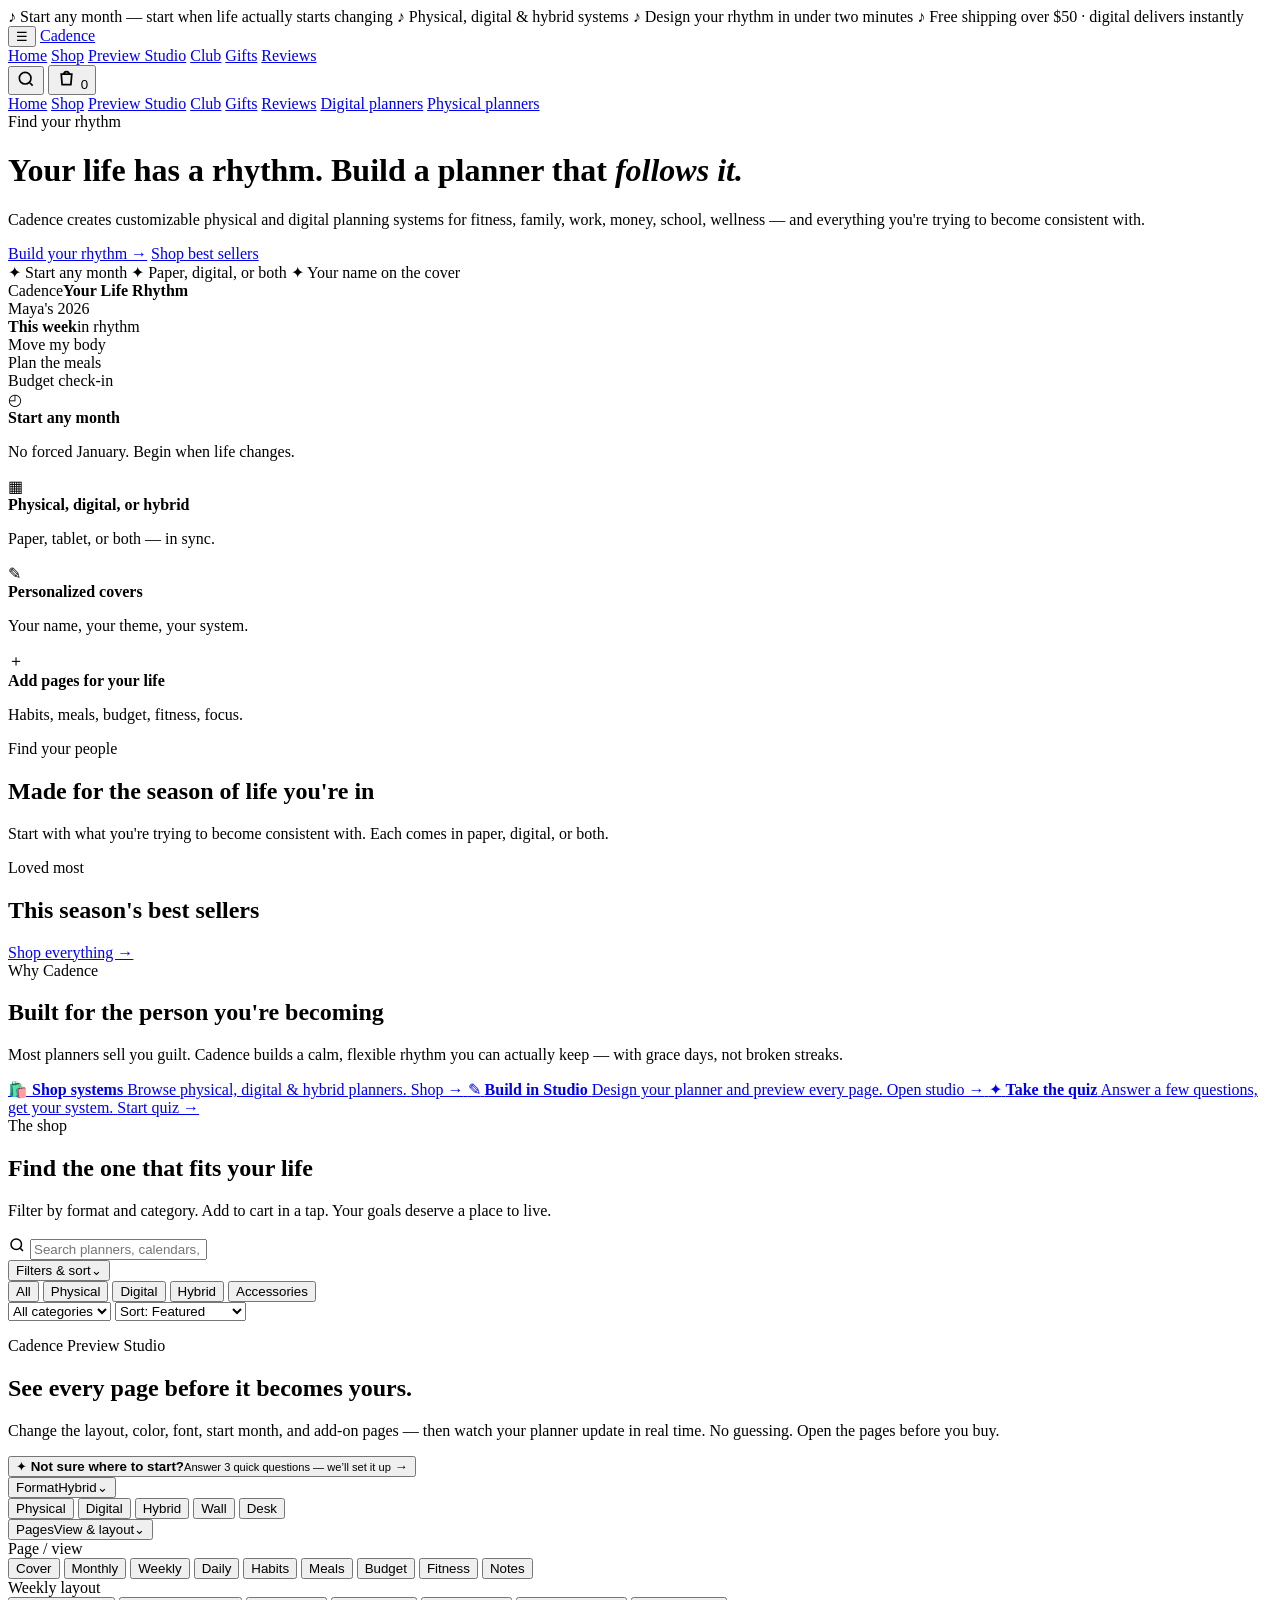
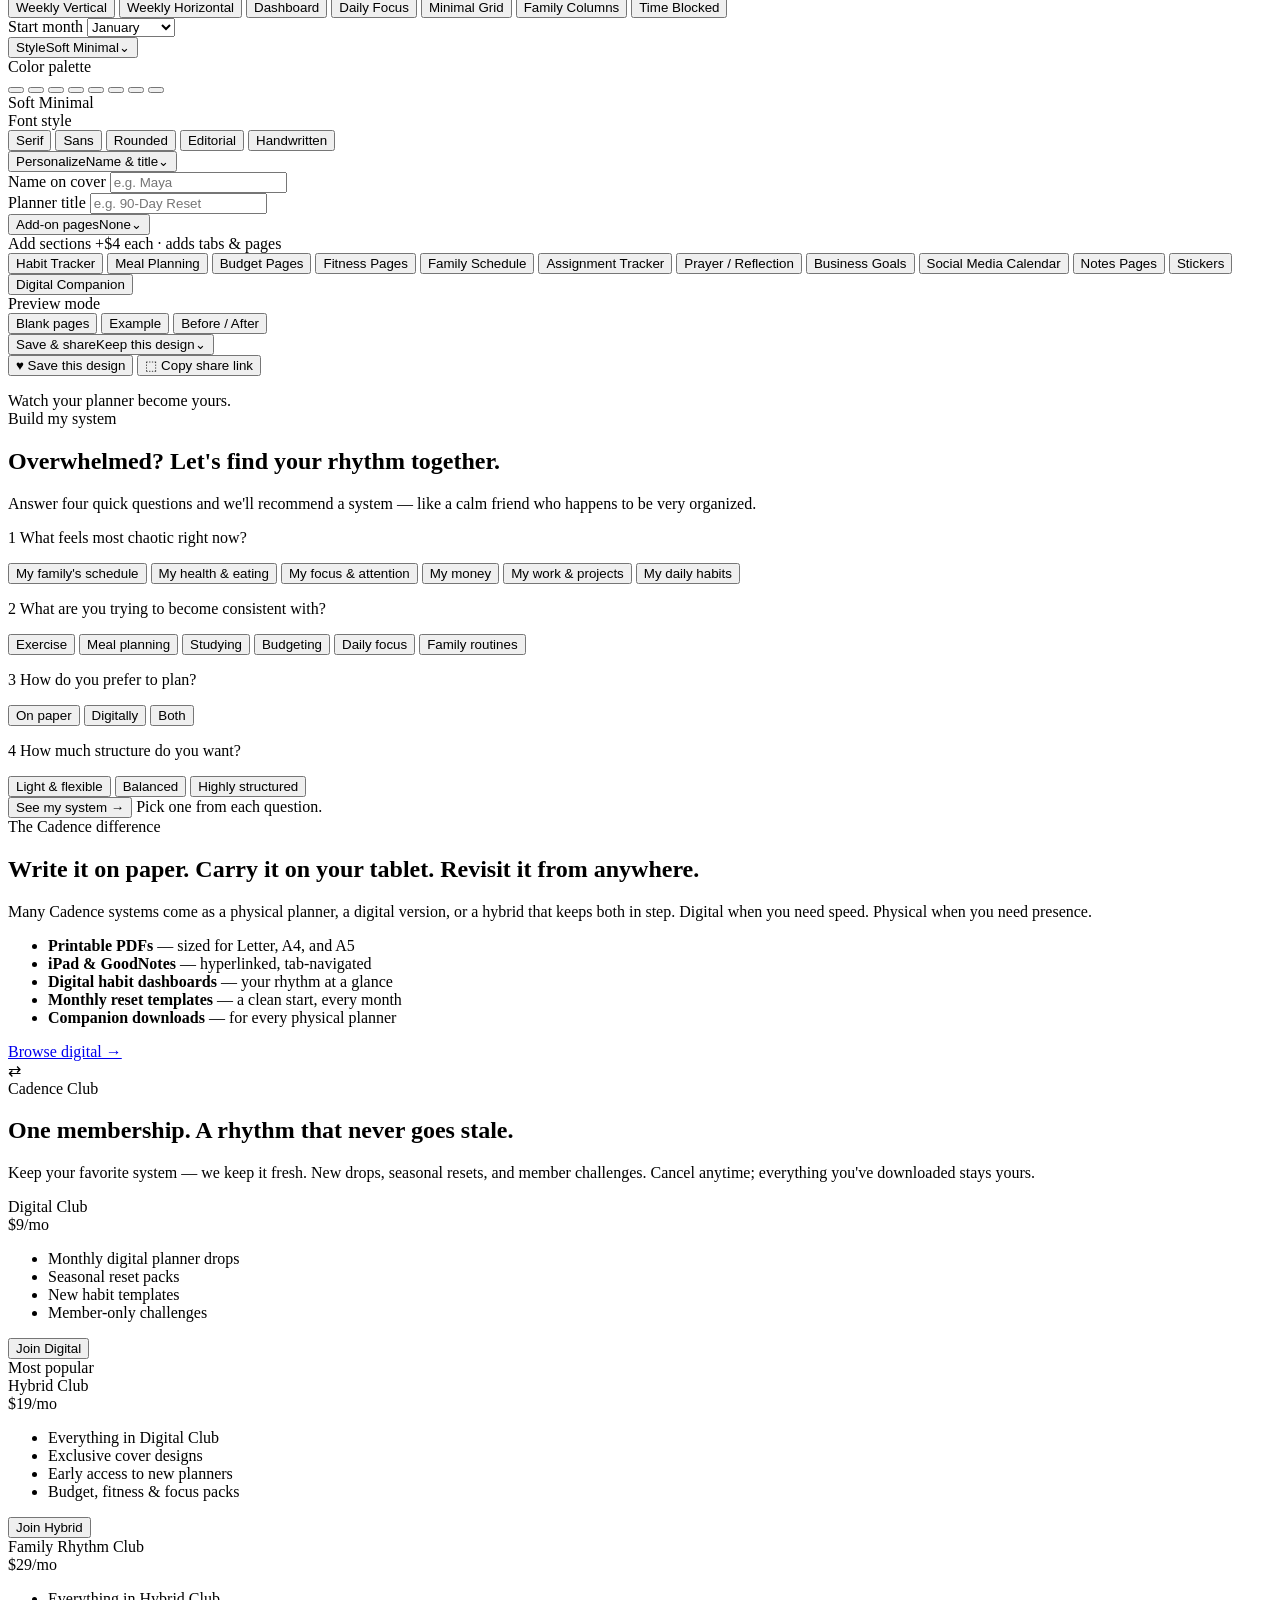
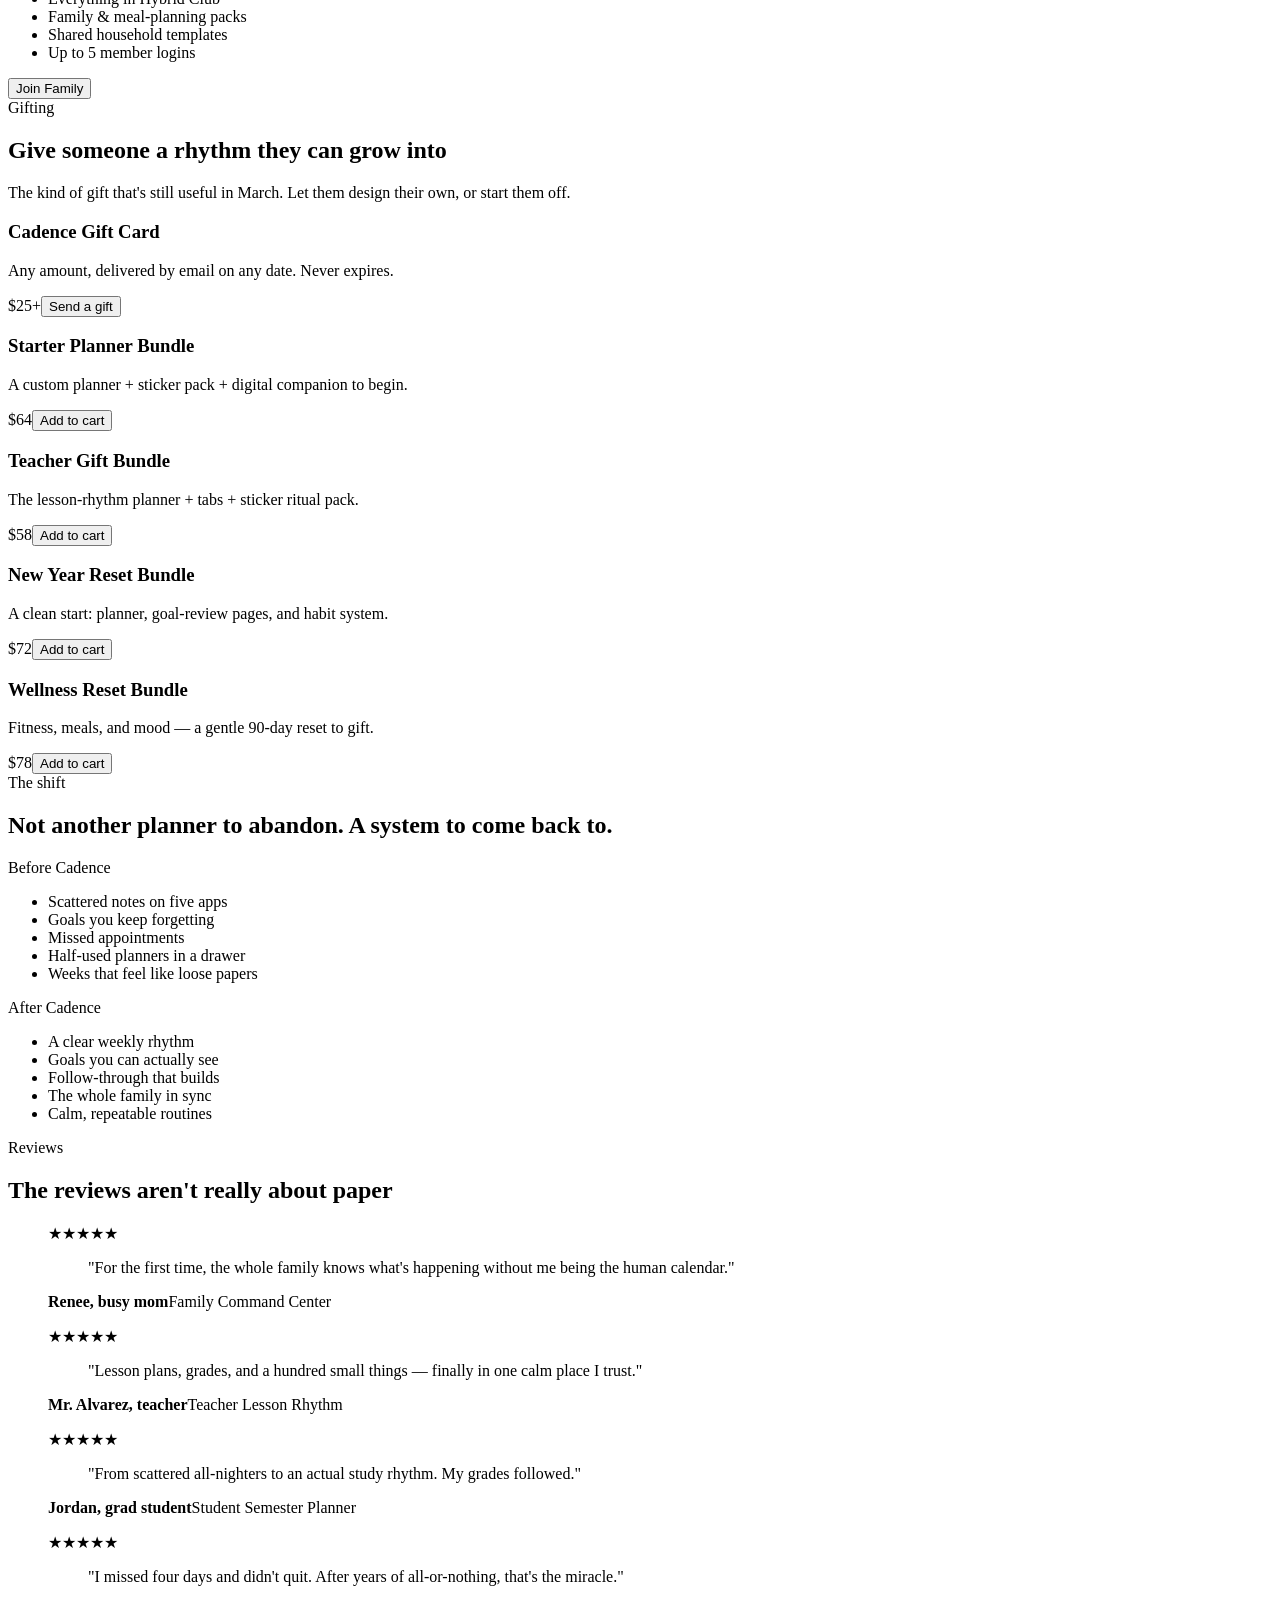
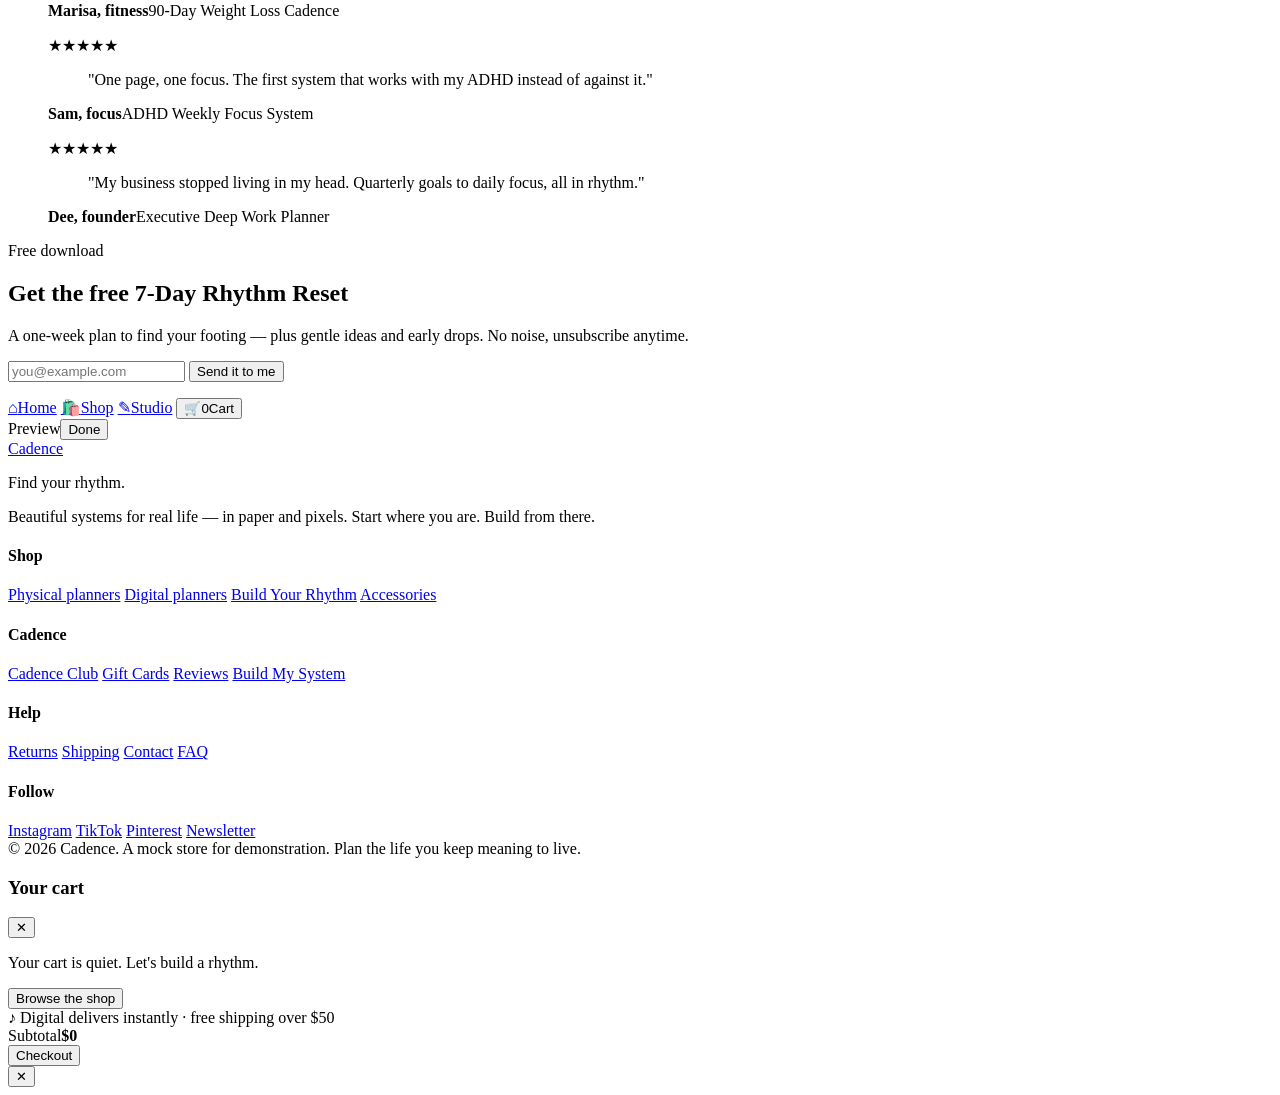
==== commit d4ee396c: "Add files via upload" ====
--- a/index.html
+++ b/index.html
@@ -26,17 +26,17 @@
 <nav id="nav">
   <div class="wrap nav-inner">
     <button class="menu-btn" id="menuBtn" aria-label="Open menu" aria-expanded="false">☰</button>
-    <a class="brand" href="#top" aria-label="Cadence home">
+    <a class="brand" href="#/home" data-route="home" aria-label="Cadence home">
       <span class="beat" aria-hidden="true"><i></i><i></i><i></i><i></i></span>
       Cadence
     </a>
     <div class="navlinks" id="navlinks">
-      <a href="#shop" data-type="all">Shop</a>
-      <a href="#build">Build Your Rhythm</a>
-      <a href="#shop" data-type="digital">Digital</a>
-      <a href="#shop" data-type="physical">Physical</a>
-      <a href="#club">Planner Club</a>
-      <a href="#reviews">Reviews</a>
+      <a href="#/home" data-route="home">Home</a>
+      <a href="#/shop" data-route="shop">Shop</a>
+      <a href="#/studio" data-route="studio">Preview Studio</a>
+      <a href="#/club" data-route="club">Club</a>
+      <a href="#/gifts" data-route="gifts">Gifts</a>
+      <a href="#/reviews" data-route="reviews">Reviews</a>
     </div>
     <div class="nav-actions">
       <button class="icon-btn" id="searchBtn" aria-label="Search">
@@ -52,18 +52,21 @@
 
 <!-- mobile menu -->
 <div class="mobile-menu" id="mobileMenu">
-  <a href="#shop">Shop</a>
-  <a href="#build">Build Your Rhythm</a>
-  <a href="#shop" data-type="digital">Digital</a>
-  <a href="#shop" data-type="physical">Physical</a>
-  <a href="#club">Planner Club</a>
-  <a href="#reviews">Reviews</a>
-  <a href="#gift">Gift Cadence</a>
+  <a href="#/home" data-route="home">Home</a>
+  <a href="#/shop" data-route="shop">Shop</a>
+  <a href="#/studio" data-route="studio">Preview Studio</a>
+  <a href="#/club" data-route="club">Club</a>
+  <a href="#/gifts" data-route="gifts">Gifts</a>
+  <a href="#/reviews" data-route="reviews">Reviews</a>
+  <a href="#/shop" data-route="shop" data-type="digital">Digital planners</a>
+  <a href="#/shop" data-route="shop" data-type="physical">Physical planners</a>
 </div>
 
 <span id="top"></span>
 
 <!-- ====================== HERO ====================== -->
+<main id="main">
+<div class="page-view active" data-page="home" id="page-home">
 <header class="hero">
   <div class="wrap hero-inner">
     <div class="hero-copy">
@@ -71,8 +74,8 @@
       <h1>Your life has a rhythm. Build a planner that <em>follows it.</em></h1>
       <p class="lede">Cadence creates customizable physical and digital planning systems for fitness, family, work, money, school, wellness — and everything you're trying to become consistent with.</p>
       <div class="hero-ctas">
-        <a class="btn btn-primary" href="#build">Build your rhythm →</a>
-        <a class="btn btn-outline" href="#bestsellers">Shop best sellers</a>
+        <a class="btn btn-primary" href="#/studio" data-route="studio">Build your rhythm →</a>
+        <a class="btn btn-outline" href="#/shop" data-route="shop">Shop best sellers</a>
       </div>
       <div class="hero-points">
         <span>✦ Start any month</span>
@@ -131,13 +134,46 @@
   <div class="wrap">
     <div class="sec-head left">
       <div><div class="eyebrow"><span class="tick"></span> Loved most</div><h2>This season's best sellers</h2></div>
-      <a class="link-arrow" href="#shop">Shop everything →</a>
+      <a class="link-arrow" href="#/shop" data-route="shop">Shop everything →</a>
     </div>
     <div class="rail" id="bestGrid"><!-- JS --></div>
   </div>
 </section>
 
 <!-- ====================== SHOP ====================== -->
+<!-- WHY CADENCE + CTA -->
+<section class="section soft" id="whyCadence">
+  <div class="wrap">
+    <div class="sec-head">
+      <div class="eyebrow center-eb"><span class="tick"></span> Why Cadence</div>
+      <h2>Built for the person you're becoming</h2>
+      <p>Most planners sell you guilt. Cadence builds a calm, flexible rhythm you can actually keep — with grace days, not broken streaks.</p>
+    </div>
+    <div class="cta-cards">
+      <a class="cta-card" href="#/shop" data-route="shop">
+        <span class="cta-ic" aria-hidden="true">🛍️</span>
+        <b>Shop systems</b>
+        <span class="cta-sub">Browse physical, digital &amp; hybrid planners.</span>
+        <span class="cta-go">Shop →</span>
+      </a>
+      <a class="cta-card" href="#/studio" data-route="studio">
+        <span class="cta-ic" aria-hidden="true">✎</span>
+        <b>Build in Studio</b>
+        <span class="cta-sub">Design your planner and preview every page.</span>
+        <span class="cta-go">Open studio →</span>
+      </a>
+      <a class="cta-card" href="#/studio" data-route="studio" data-scroll="system">
+        <span class="cta-ic" aria-hidden="true">✦</span>
+        <b>Take the quiz</b>
+        <span class="cta-sub">Answer a few questions, get your system.</span>
+        <span class="cta-go">Start quiz →</span>
+      </a>
+    </div>
+  </div>
+</section>
+
+</div>
+<div class="page-view" data-page="shop" id="page-shop">
 <section class="section shop" id="shop">
   <div class="wrap">
     <div class="sec-head">
@@ -151,7 +187,8 @@
         <svg class="s-ic" viewBox="0 0 24 24" width="18" height="18" fill="none" stroke="currentColor" stroke-width="2"><circle cx="11" cy="11" r="7"/><path d="m20 20-3.5-3.5"/></svg>
         <input type="text" id="searchInput" placeholder="Search planners, calendars, systems…" aria-label="Search products">
       </div>
-      <div class="control-row">
+      <button class="filters-toggle" id="filtersToggle" type="button" aria-controls="shopFilters" aria-expanded="false"><span>Filters &amp; sort</span><span class="ft-chev">⌄</span></button>
+      <div class="control-row" id="shopFilters">
         <div class="chips" id="typeChips" role="group" aria-label="Filter by format">
           <button class="chip active" data-type="all">All</button>
           <button class="chip" data-type="physical">Physical</button>
@@ -178,6 +215,9 @@
 </section>
 
 <!-- ====================== CADENCE PREVIEW STUDIO ====================== -->
+
+</div>
+<div class="page-view" data-page="studio" id="page-studio">
 <section class="section soft studio-sec" id="build">
   <div class="wrap">
     <div class="sec-head">
@@ -482,7 +522,7 @@
         <li><b>Monthly reset templates</b> — a clean start, every month</li>
         <li><b>Companion downloads</b> — for every physical planner</li>
       </ul>
-      <a class="btn btn-outline" href="#shop" data-type="digital">Browse digital →</a>
+      <a class="btn btn-outline" href="#/shop" data-route="shop" data-type="digital">Browse digital →</a>
     </div>
     <div class="twin-art" aria-hidden="true">
       <div class="tw-paper"><div class="tw-grid"><span></span><span></span><span></span><span></span><span></span><span></span><span></span></div></div>
@@ -493,6 +533,9 @@
 </section>
 
 <!-- ====================== CADENCE CLUB ====================== -->
+
+</div>
+<div class="page-view" data-page="club" id="page-club">
 <section class="section club" id="club">
   <div class="wrap">
     <div class="sec-head">
@@ -540,6 +583,30 @@
 </section>
 
 <!-- ====================== TRANSFORMATION ====================== -->
+
+</div>
+<div class="page-view" data-page="gifts" id="page-gifts">
+<section class="section soft gift" id="gift">
+  <div class="wrap">
+    <div class="sec-head">
+      <div class="eyebrow center-eb"><span class="tick"></span> Gifting</div>
+      <h2>Give someone a rhythm they can grow into</h2>
+      <p>The kind of gift that's still useful in March. Let them design their own, or start them off.</p>
+    </div>
+    <div class="gift-grid" id="giftGrid">
+      <div class="gift-card"><div class="gift-cover" style="background:linear-gradient(160deg,#9C4F2E,#C77E5A 55%,#D8A24A)"><span class="tick"></span></div><h3>Cadence Gift Card</h3><p>Any amount, delivered by email on any date. Never expires.</p><div class="gift-foot"><span class="gift-price">$25+</span><button class="btn btn-dark" data-action="buy" data-name="Cadence Gift Card" data-price="25" data-meta="Digital gift · any date" data-grad="Bold Momentum">Send a gift</button></div></div>
+      <div class="gift-card"><div class="gift-cover" style="background:linear-gradient(160deg,#5E7E62,#8AA68C 58%,#EAC889)"><span class="tick"></span></div><h3>Starter Planner Bundle</h3><p>A custom planner + sticker pack + digital companion to begin.</p><div class="gift-foot"><span class="gift-price">$64</span><button class="btn btn-dark" data-action="buy" data-name="Starter Planner Bundle" data-price="64" data-meta="Planner + stickers + digital" data-grad="Garden Warmth">Add to cart</button></div></div>
+      <div class="gift-card"><div class="gift-cover" style="background:linear-gradient(160deg,#6E92A1,#A9C2CE 55%,#F2D3C8)"><span class="tick"></span></div><h3>Teacher Gift Bundle</h3><p>The lesson-rhythm planner + tabs + sticker ritual pack.</p><div class="gift-foot"><span class="gift-price">$58</span><button class="btn btn-dark" data-action="buy" data-name="Teacher Gift Bundle" data-price="58" data-meta="Teacher planner + extras" data-grad="Coastal Calm">Add to cart</button></div></div>
+      <div class="gift-card"><div class="gift-cover" style="background:linear-gradient(160deg,#1C1B26,#2E3B47 60%,#6E92A1)"><span class="tick"></span></div><h3>New Year Reset Bundle</h3><p>A clean start: planner, goal-review pages, and habit system.</p><div class="gift-foot"><span class="gift-price">$72</span><button class="btn btn-dark" data-action="buy" data-name="New Year Reset Bundle" data-price="72" data-meta="Reset planner + habit system" data-grad="Midnight Focus">Add to cart</button></div></div>
+      <div class="gift-card"><div class="gift-cover" style="background:linear-gradient(160deg,#C77E5A,#E7B3A3 55%,#EAC889)"><span class="tick"></span></div><h3>Wellness Reset Bundle</h3><p>Fitness, meals, and mood — a gentle 90-day reset to gift.</p><div class="gift-foot"><span class="gift-price">$78</span><button class="btn btn-dark" data-action="buy" data-name="Wellness Reset Bundle" data-price="78" data-meta="Fitness + meals + mood" data-grad="Meals & Weight Loss">Add to cart</button></div></div>
+    </div>
+  </div>
+</section>
+
+<!-- ====================== EMAIL SIGNUP ====================== -->
+
+</div>
+<div class="page-view" data-page="reviews" id="page-reviews">
 <section class="section soft transform">
   <div class="wrap">
     <div class="sec-head">
@@ -591,24 +658,6 @@
 </section>
 
 <!-- ====================== GIFT ====================== -->
-<section class="section soft gift" id="gift">
-  <div class="wrap">
-    <div class="sec-head">
-      <div class="eyebrow center-eb"><span class="tick"></span> Gifting</div>
-      <h2>Give someone a rhythm they can grow into</h2>
-      <p>The kind of gift that's still useful in March. Let them design their own, or start them off.</p>
-    </div>
-    <div class="gift-grid" id="giftGrid">
-      <div class="gift-card"><div class="gift-cover" style="background:linear-gradient(160deg,#9C4F2E,#C77E5A 55%,#D8A24A)"><span class="tick"></span></div><h3>Cadence Gift Card</h3><p>Any amount, delivered by email on any date. Never expires.</p><div class="gift-foot"><span class="gift-price">$25+</span><button class="btn btn-dark" data-action="buy" data-name="Cadence Gift Card" data-price="25" data-meta="Digital gift · any date" data-grad="Bold Momentum">Send a gift</button></div></div>
-      <div class="gift-card"><div class="gift-cover" style="background:linear-gradient(160deg,#5E7E62,#8AA68C 58%,#EAC889)"><span class="tick"></span></div><h3>Starter Planner Bundle</h3><p>A custom planner + sticker pack + digital companion to begin.</p><div class="gift-foot"><span class="gift-price">$64</span><button class="btn btn-dark" data-action="buy" data-name="Starter Planner Bundle" data-price="64" data-meta="Planner + stickers + digital" data-grad="Garden Warmth">Add to cart</button></div></div>
-      <div class="gift-card"><div class="gift-cover" style="background:linear-gradient(160deg,#6E92A1,#A9C2CE 55%,#F2D3C8)"><span class="tick"></span></div><h3>Teacher Gift Bundle</h3><p>The lesson-rhythm planner + tabs + sticker ritual pack.</p><div class="gift-foot"><span class="gift-price">$58</span><button class="btn btn-dark" data-action="buy" data-name="Teacher Gift Bundle" data-price="58" data-meta="Teacher planner + extras" data-grad="Coastal Calm">Add to cart</button></div></div>
-      <div class="gift-card"><div class="gift-cover" style="background:linear-gradient(160deg,#1C1B26,#2E3B47 60%,#6E92A1)"><span class="tick"></span></div><h3>New Year Reset Bundle</h3><p>A clean start: planner, goal-review pages, and habit system.</p><div class="gift-foot"><span class="gift-price">$72</span><button class="btn btn-dark" data-action="buy" data-name="New Year Reset Bundle" data-price="72" data-meta="Reset planner + habit system" data-grad="Midnight Focus">Add to cart</button></div></div>
-      <div class="gift-card"><div class="gift-cover" style="background:linear-gradient(160deg,#C77E5A,#E7B3A3 55%,#EAC889)"><span class="tick"></span></div><h3>Wellness Reset Bundle</h3><p>Fitness, meals, and mood — a gentle 90-day reset to gift.</p><div class="gift-foot"><span class="gift-price">$78</span><button class="btn btn-dark" data-action="buy" data-name="Wellness Reset Bundle" data-price="78" data-meta="Fitness + meals + mood" data-grad="Meals & Weight Loss">Add to cart</button></div></div>
-    </div>
-  </div>
-</section>
-
-<!-- ====================== EMAIL SIGNUP ====================== -->
 <section class="section newsletter" id="newsletter">
   <div class="wrap nl-inner">
     <div class="nl-copy">
@@ -625,24 +674,41 @@
 </section>
 
 <!-- ====================== FOOTER ====================== -->
+
+</div>
+</main>
+<!-- mobile bottom nav -->
+<nav class="bottom-nav" id="bottomNav" aria-label="Primary mobile">
+  <a href="#/home" data-route="home" class="bn-item"><span class="bn-ic" aria-hidden="true">⌂</span><span class="bn-l">Home</span></a>
+  <a href="#/shop" data-route="shop" class="bn-item"><span class="bn-ic" aria-hidden="true">🛍️</span><span class="bn-l">Shop</span></a>
+  <a href="#/studio" data-route="studio" class="bn-item"><span class="bn-ic" aria-hidden="true">✎</span><span class="bn-l">Studio</span></a>
+  <button class="bn-item" id="bnCart" type="button" aria-label="Open cart"><span class="bn-ic" aria-hidden="true">🛒</span><span class="cart-count" id="cartCountB">0</span><span class="bn-l">Cart</span></button>
+</nav>
+
+<!-- full-screen planner preview (mobile) -->
+<div class="fs-preview" id="fsPreview" aria-hidden="true" role="dialog" aria-label="Full preview">
+  <div class="fs-bar"><span class="fs-title" id="fsTitle">Preview</span><button class="fs-done" id="fsClose" type="button">Done</button></div>
+  <div class="fs-stage" id="fsStage"></div>
+</div>
+
 <footer class="footer">
   <div class="wrap foot-grid">
     <div class="foot-brand">
-      <a class="brand" href="#top"><span class="beat" aria-hidden="true"><i></i><i></i><i></i><i></i></span>Cadence</a>
+      <a class="brand" href="#/home" data-route="home"><span class="beat" aria-hidden="true"><i></i><i></i><i></i><i></i></span>Cadence</a>
       <p class="foot-tag">Find your rhythm.</p>
       <p class="foot-fine">Beautiful systems for real life — in paper and pixels. Start where you are. Build from there.</p>
     </div>
     <div class="foot-col"><h4>Shop</h4>
-      <a href="#shop" data-type="physical">Physical planners</a>
-      <a href="#shop" data-type="digital">Digital planners</a>
-      <a href="#build">Build Your Rhythm</a>
-      <a href="#shop" data-type="accessories">Accessories</a>
+      <a href="#/shop" data-route="shop" data-type="physical">Physical planners</a>
+      <a href="#/shop" data-route="shop" data-type="digital">Digital planners</a>
+      <a href="#/studio" data-route="studio">Build Your Rhythm</a>
+      <a href="#/shop" data-route="shop" data-type="accessories">Accessories</a>
     </div>
     <div class="foot-col"><h4>Cadence</h4>
-      <a href="#club">Cadence Club</a>
-      <a href="#gift">Gift Cards</a>
-      <a href="#reviews">Reviews</a>
-      <a href="#system">Build My System</a>
+      <a href="#/club" data-route="club">Cadence Club</a>
+      <a href="#/gifts" data-route="gifts">Gift Cards</a>
+      <a href="#/reviews" data-route="reviews">Reviews</a>
+      <a href="#/studio" data-route="studio" data-scroll="system">Build My System</a>
     </div>
     <div class="foot-col"><h4>Help</h4>
       <a href="#">Returns</a>
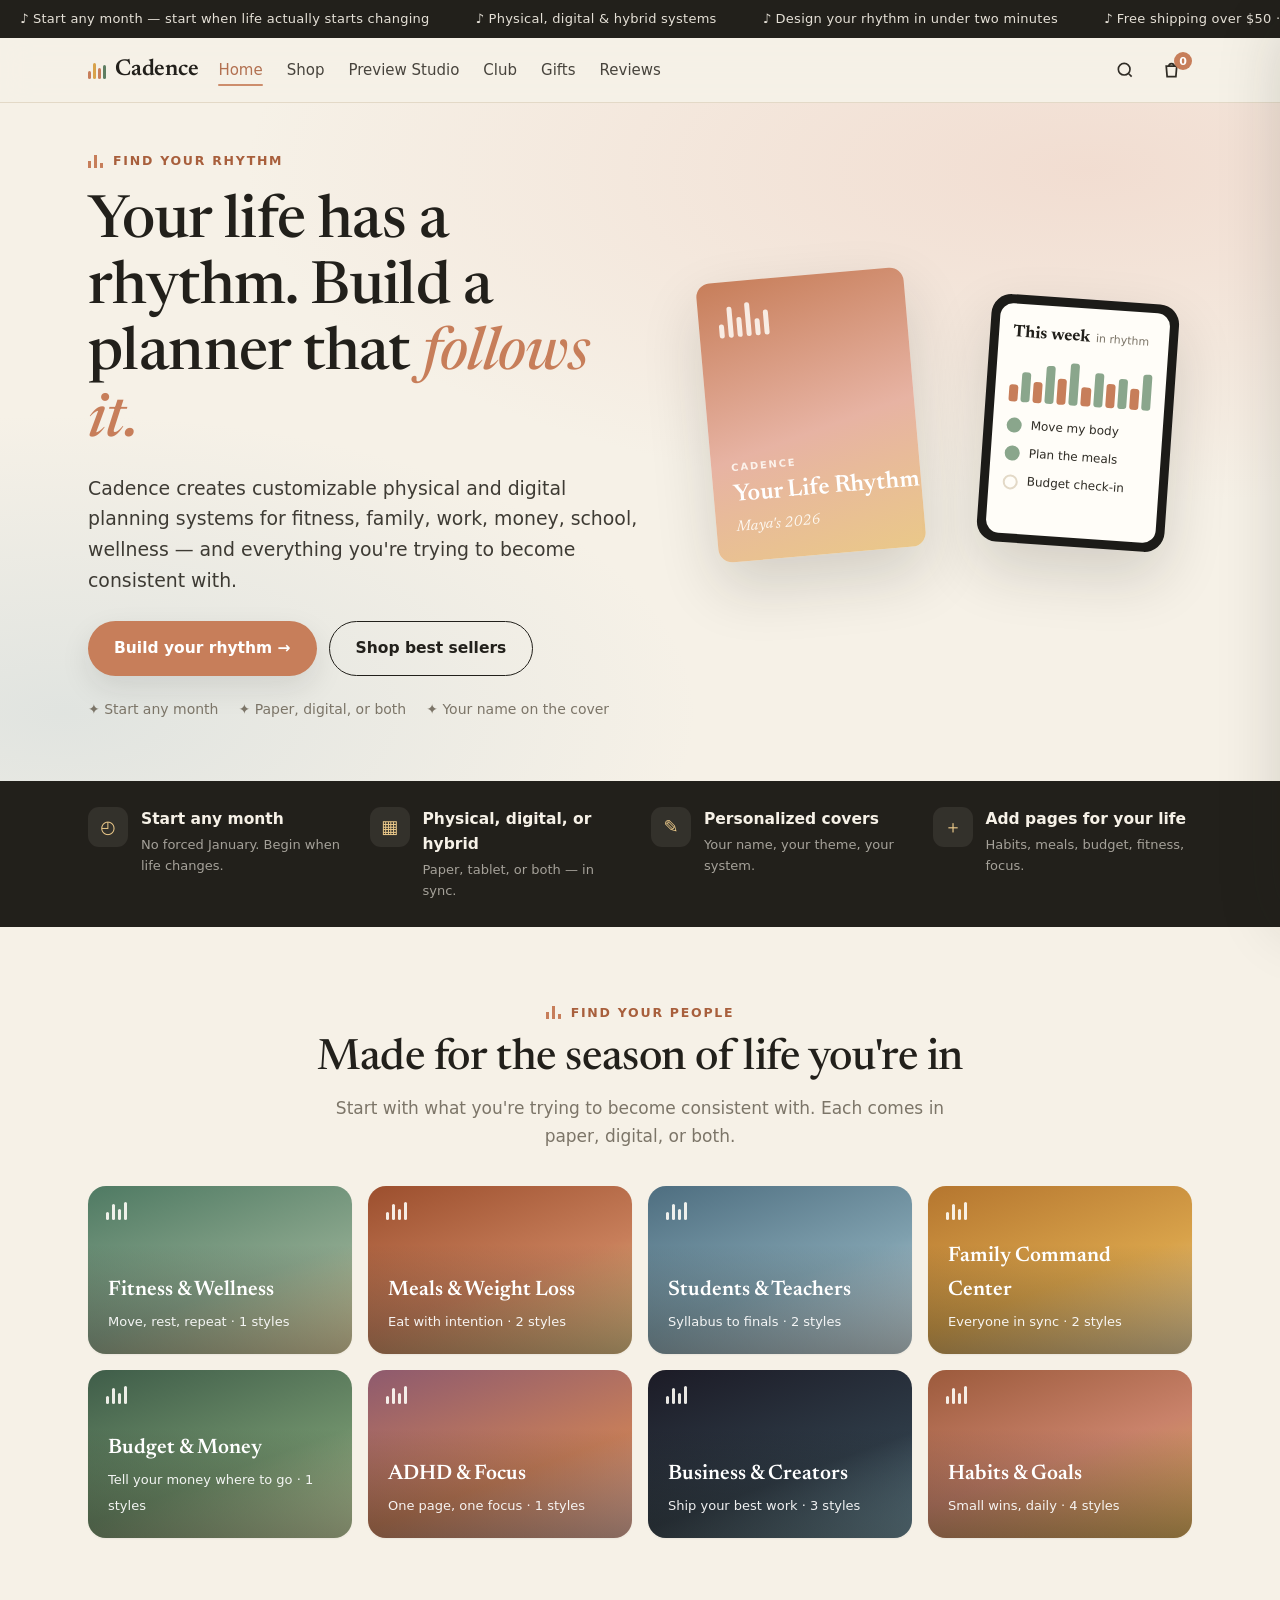
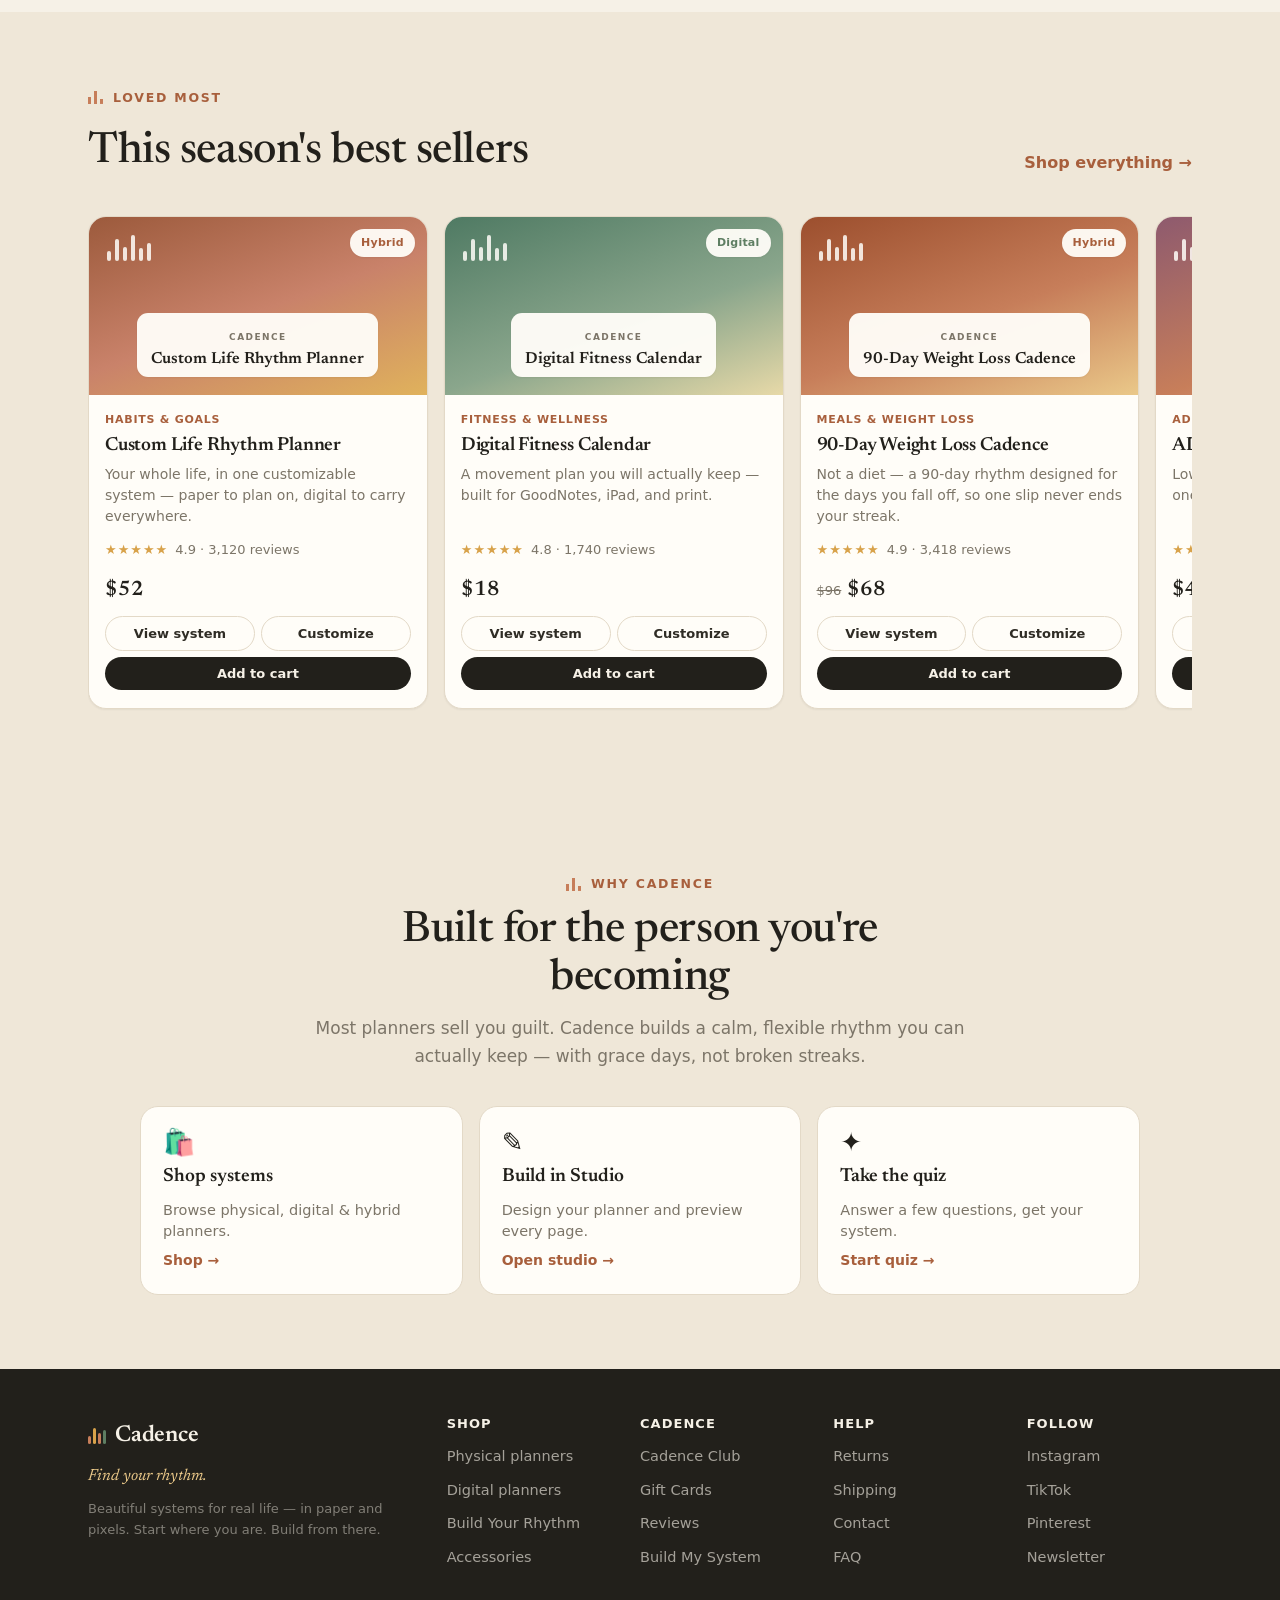
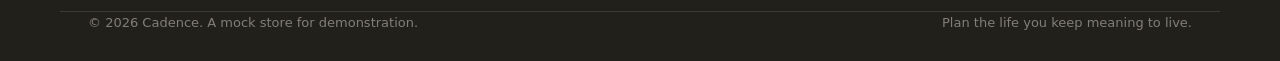
==== commit c3117a3c: "Add files via upload" ====
--- a/index.html
+++ b/index.html
@@ -679,10 +679,10 @@
 </main>
 <!-- mobile bottom nav -->
 <nav class="bottom-nav" id="bottomNav" aria-label="Primary mobile">
-  <a href="#/home" data-route="home" class="bn-item"><span class="bn-ic" aria-hidden="true">⌂</span><span class="bn-l">Home</span></a>
-  <a href="#/shop" data-route="shop" class="bn-item"><span class="bn-ic" aria-hidden="true">🛍️</span><span class="bn-l">Shop</span></a>
-  <a href="#/studio" data-route="studio" class="bn-item"><span class="bn-ic" aria-hidden="true">✎</span><span class="bn-l">Studio</span></a>
-  <button class="bn-item" id="bnCart" type="button" aria-label="Open cart"><span class="bn-ic" aria-hidden="true">🛒</span><span class="cart-count" id="cartCountB">0</span><span class="bn-l">Cart</span></button>
+  <a href="#/home" data-route="home" class="bn-item"><span class="bn-ic" aria-hidden="true"><svg viewBox="0 0 24 24" fill="none" stroke="currentColor" stroke-width="1.9" stroke-linecap="round" stroke-linejoin="round"><path d="M3.5 11 12 4l8.5 7"/><path d="M5.5 9.5V20h13V9.5"/><path d="M10 20v-5h4v5"/></svg></span><span class="bn-l">Home</span></a>
+  <a href="#/shop" data-route="shop" class="bn-item"><span class="bn-ic" aria-hidden="true"><svg viewBox="0 0 24 24" fill="none" stroke="currentColor" stroke-width="1.9" stroke-linecap="round" stroke-linejoin="round"><path d="M4.5 4.5h6.6l8.4 8.4-6.6 6.6-8.4-8.4V4.5Z"/><circle cx="8.6" cy="8.6" r="1.5"/></svg></span><span class="bn-l">Shop</span></a>
+  <a href="#/studio" data-route="studio" class="bn-item"><span class="bn-ic" aria-hidden="true"><svg viewBox="0 0 24 24" fill="none" stroke="currentColor" stroke-width="1.9" stroke-linecap="round" stroke-linejoin="round"><path d="M5 19h3L19 8a2 2 0 0 0-3-3L5 16v3Z"/><path d="m14.5 6.5 3 3"/></svg></span><span class="bn-l">Studio</span></a>
+  <button class="bn-item" id="bnCart" type="button" aria-label="Open cart"><span class="bn-ic" aria-hidden="true"><svg viewBox="0 0 24 24" fill="none" stroke="currentColor" stroke-width="1.9" stroke-linecap="round" stroke-linejoin="round"><path d="M6 7h12l-1 12H7L6 7Z"/><path d="M9 7a3 3 0 0 1 6 0"/></svg></span><span class="cart-count" id="cartCountB">0</span><span class="bn-l">Cart</span></button>
 </nav>
 
 <!-- full-screen planner preview (mobile) -->
--- a/styles.css
+++ b/styles.css
@@ -0,0 +1,1537 @@
+/* ============================================================
+   CADENCE — storefront styles
+   Palette: warm cream · deep ink · sage · clay · gold · mist · blush
+   Type: Newsreader (display) + system sans (UI)
+   Signature: the "rhythm" motif — equalizer bars / beat ticks
+   Mobile-first: base = small screens, enhanced upward
+   ============================================================ */
+
+:root{
+  --cream:#F6F1E7; --cream-2:#EFE7D8; --paper:#FFFDF8;
+  --ink:#22201B; --ink-soft:#2F2C25; --muted:#7C7568;
+  --blush:#E7B3A3; --blush-soft:#F3D6CB;
+  --sage:#8AA68C; --sage-deep:#5E7E62;
+  --clay:#C77E5A; --clay-deep:#A85F3C;
+  --gold:#D8A24A; --gold-soft:#EAC889;
+  --mist:#A9C2CE; --mist-deep:#6E92A1;
+  --line:#E3D9C7; --line-soft:#EDE5D6;
+  --font-display:"Newsreader","Iowan Old Style","Palatino Linotype",Georgia,serif;
+  --font-ui:system-ui,-apple-system,"Segoe UI",Roboto,Helvetica,Arial,sans-serif;
+  --sh-sm:0 1px 2px rgba(34,32,27,.06);
+  --sh-md:0 12px 30px rgba(34,32,27,.10);
+  --sh-lg:0 26px 60px rgba(34,32,27,.16);
+  --maxw:1160px; --r:18px;
+}
+
+*{box-sizing:border-box;margin:0;padding:0}
+html{scroll-behavior:smooth}
+body{font-family:var(--font-ui);color:var(--ink-soft);background:var(--cream);line-height:1.62;
+  -webkit-font-smoothing:antialiased;overflow-x:hidden}
+h1,h2,h3,h4{font-family:var(--font-display);font-weight:500;line-height:1.12;letter-spacing:-.01em;color:var(--ink)}
+em{font-style:italic;color:var(--clay)}
+a{color:inherit;text-decoration:none}
+button{font-family:inherit}
+img{max-width:100%;display:block}
+
+.wrap{width:100%;max-width:var(--maxw);margin:0 auto;padding:0 20px}
+.center{text-align:center}
+
+/* ---- rhythm signature: tick (equalizer bars from pure CSS) ---- */
+.tick{display:inline-block;width:18px;height:13px;vertical-align:-2px;margin-right:7px;
+  background:
+    linear-gradient(var(--clay),var(--clay)) 0    100%/3px 55%  no-repeat,
+    linear-gradient(var(--clay),var(--clay)) 6px  100%/3px 100% no-repeat,
+    linear-gradient(var(--clay),var(--clay)) 12px 100%/3px 38%  no-repeat}
+.light-eb .tick{background:
+    linear-gradient(var(--gold-soft),var(--gold-soft)) 0 100%/3px 55% no-repeat,
+    linear-gradient(var(--gold-soft),var(--gold-soft)) 6px 100%/3px 100% no-repeat,
+    linear-gradient(var(--gold-soft),var(--gold-soft)) 12px 100%/3px 38% no-repeat}
+.gold-eb .tick{background:
+    linear-gradient(var(--gold),var(--gold)) 0 100%/3px 55% no-repeat,
+    linear-gradient(var(--gold),var(--gold)) 6px 100%/3px 100% no-repeat,
+    linear-gradient(var(--gold),var(--gold)) 12px 100%/3px 38% no-repeat}
+
+/* ---- beat mark (logo) ---- */
+.beat{display:inline-flex;align-items:flex-end;gap:2px;height:18px}
+.beat i{width:3px;border-radius:2px;background:var(--clay)}
+.beat i:nth-child(1){height:8px}
+.beat i:nth-child(2){height:16px;background:var(--gold)}
+.beat i:nth-child(3){height:11px}
+.beat i:nth-child(4){height:14px;background:var(--sage-deep)}
+
+.eyebrow{font-family:var(--font-ui);font-size:12.5px;font-weight:700;letter-spacing:.14em;
+  text-transform:uppercase;color:var(--clay-deep);display:inline-flex;align-items:center}
+.center-eb{justify-content:center}
+.gold-eb{color:var(--gold)}
+.light-eb{color:var(--gold-soft)}
+
+/* ---- buttons ---- */
+.btn{display:inline-flex;align-items:center;justify-content:center;gap:8px;font-family:var(--font-ui);
+  font-weight:600;font-size:15.5px;padding:14px 26px;border-radius:999px;border:none;cursor:pointer;
+  transition:transform .18s ease, box-shadow .18s ease, background .2s ease, color .2s ease}
+.btn-primary{background:var(--clay);color:#fff;box-shadow:var(--sh-md)}
+.btn-primary:hover{background:var(--clay-deep);transform:translateY(-2px);box-shadow:var(--sh-lg)}
+.btn-outline{background:transparent;color:var(--ink);border:1.5px solid var(--ink)}
+.btn-outline:hover{background:var(--ink);color:var(--cream);transform:translateY(-2px)}
+.btn-dark{background:var(--ink);color:var(--cream)}
+.btn-dark:hover{background:#000;transform:translateY(-2px);box-shadow:var(--sh-md)}
+.btn-block{width:100%}
+.added{background:var(--sage-deep)!important;color:#fff!important}
+:focus-visible{outline:3px solid var(--clay);outline-offset:3px;border-radius:6px}
+
+/* ---- section scaffold ---- */
+.section{padding:64px 0}
+.soft{background:var(--cream-2)}
+.sec-head{max-width:660px;margin:0 auto 36px;text-align:center}
+.sec-head .eyebrow{margin-bottom:12px}
+.sec-head h2{font-size:clamp(1.85rem,5vw,2.7rem);margin-bottom:12px}
+.sec-head p{color:var(--muted);font-size:17px}
+.sec-head.left{display:flex;justify-content:space-between;align-items:flex-end;text-align:left;max-width:none;gap:20px}
+.sec-head.left h2{margin:8px 0 0}
+.link-arrow{font-weight:600;color:var(--clay-deep);white-space:nowrap}
+.link-arrow:hover{color:var(--clay)}
+
+/* ============================================================ ANNOUNCE */
+.announce{background:var(--ink);color:var(--cream);font-size:13px;height:38px;display:flex;align-items:center;overflow:hidden}
+.announce-track{display:flex;gap:46px;white-space:nowrap;padding-left:20px;animation:marquee 26s linear infinite}
+.announce-track span{opacity:.92;letter-spacing:.02em}
+@keyframes marquee{from{transform:translateX(0)}to{transform:translateX(-50%)}}
+
+/* ============================================================ NAV */
+nav{position:sticky;top:0;z-index:60;background:rgba(246,241,231,.9);backdrop-filter:blur(14px);box-shadow:0 1px 0 var(--line)}
+.nav-inner{display:flex;align-items:center;gap:14px;height:64px}
+.brand{display:flex;align-items:center;gap:9px;font-family:var(--font-display);font-weight:600;font-size:23px;color:var(--ink);letter-spacing:-.01em}
+.navlinks{display:none;gap:24px;margin-left:6px}
+.navlinks a{font-size:15px;font-weight:500;color:var(--ink-soft);opacity:.88;transition:opacity .2s,color .2s}
+.navlinks a:hover{opacity:1;color:var(--clay-deep)}
+.nav-actions{display:flex;align-items:center;gap:4px;margin-left:auto}
+.icon-btn{width:42px;height:42px;border-radius:50%;background:transparent;border:none;cursor:pointer;color:var(--ink-soft);
+  display:flex;align-items:center;justify-content:center;transition:background .2s;font-size:16px}
+.icon-btn:hover{background:var(--cream-2)}
+.cart-btn{position:relative}
+.cart-count{position:absolute;top:3px;right:0;min-width:18px;height:18px;border-radius:999px;background:var(--clay);color:#fff;
+  font-size:11px;font-weight:700;font-family:var(--font-ui);display:flex;align-items:center;justify-content:center;padding:0 5px;
+  transition:transform .16s ease}
+.menu-btn{background:none;border:none;font-size:23px;color:var(--ink);cursor:pointer;width:40px;height:40px}
+
+.mobile-menu{position:fixed;top:64px;left:0;right:0;z-index:55;background:var(--cream);box-shadow:var(--sh-md);
+  border-bottom:1px solid var(--line);display:none;flex-direction:column}
+.mobile-menu.open{display:flex}
+.mobile-menu a{padding:14px 22px;font-size:16px;font-weight:500;color:var(--ink-soft);border-bottom:1px solid var(--line-soft)}
+.mobile-menu a:last-child{border-bottom:none;color:var(--clay-deep)}
+
+/* ============================================================ HERO */
+.hero{background:radial-gradient(120% 90% at 85% 10%,rgba(232,179,163,.32),transparent 55%),
+  radial-gradient(90% 80% at 5% 90%,rgba(169,194,206,.28),transparent 55%),var(--cream);
+  padding:48px 0 60px;overflow:hidden}
+.hero-inner{display:grid;grid-template-columns:1fr;gap:34px;align-items:center}
+.hero-copy{max-width:620px}
+.hero .eyebrow{margin-bottom:18px}
+.hero h1{font-size:clamp(2.2rem,7vw,3.7rem);margin-bottom:18px;color:var(--ink)}
+.hero .lede{font-size:clamp(1rem,2.3vw,1.18rem);color:var(--ink-soft);max-width:48ch;margin-bottom:26px;opacity:.92}
+.hero-ctas{display:flex;flex-wrap:wrap;gap:12px;margin-bottom:22px}
+.hero-points{display:flex;flex-wrap:wrap;gap:8px 20px;font-size:14px;color:var(--muted)}
+.hero-points span{font-weight:500}
+
+.hero-art{position:relative;height:380px;display:flex;align-items:center;justify-content:center}
+.ha-planner{position:absolute;left:4%;top:30px;transform:rotate(-5deg);z-index:1;animation:floaty 7s ease-in-out infinite}
+.ha-cover{width:208px;height:280px;border-radius:14px;background:linear-gradient(165deg,#C77E5A,#E7B3A3 55%,#EAC889);
+  box-shadow:var(--sh-lg);position:relative;overflow:hidden;padding:22px 20px}
+.ha-strip{display:flex;align-items:flex-end;gap:4px;height:34px;margin-bottom:auto}
+.ha-strip i{width:5px;border-radius:3px;background:rgba(255,253,248,.85)}
+.ha-strip i:nth-child(1){height:40%}.ha-strip i:nth-child(2){height:90%}.ha-strip i:nth-child(3){height:60%}
+.ha-strip i:nth-child(4){height:100%}.ha-strip i:nth-child(5){height:50%}.ha-strip i:nth-child(6){height:75%}
+.ha-cover-meta{position:absolute;left:20px;bottom:54px}
+.ha-cover-meta span{font-size:10px;letter-spacing:.18em;text-transform:uppercase;color:rgba(255,253,248,.85);font-weight:700}
+.ha-cover-meta strong{display:block;font-family:var(--font-display);font-size:24px;color:#fff;font-weight:600;margin-top:4px;line-height:1.05}
+.ha-name{position:absolute;left:20px;bottom:22px;font-family:var(--font-display);font-style:italic;font-size:15px;color:rgba(255,253,248,.92)}
+
+.ha-tablet{position:absolute;right:4%;top:54px;width:188px;height:248px;border-radius:20px;background:#1C1B18;padding:9px;
+  box-shadow:var(--sh-lg);z-index:3;transform:rotate(4deg);animation:floaty 7s ease-in-out infinite 1s}
+.ha-screen{background:var(--paper);border-radius:13px;height:100%;padding:16px 14px;display:flex;flex-direction:column}
+.ha-scr-top{display:flex;align-items:baseline;gap:6px;margin-bottom:12px}
+.ha-scr-top b{font-family:var(--font-display);font-size:17px;color:var(--ink)}
+.ha-scr-top span{font-size:11px;color:var(--muted)}
+.ha-wave{display:flex;align-items:flex-end;gap:3px;height:42px;margin-bottom:14px}
+.ha-wave i{flex:1;border-radius:3px;background:var(--sage);animation:wave 1.6s ease-in-out infinite}
+.ha-wave i:nth-child(odd){background:var(--clay)}
+.ha-wave i:nth-child(1){height:40%;animation-delay:0s}.ha-wave i:nth-child(2){height:70%;animation-delay:.1s}
+.ha-wave i:nth-child(3){height:50%;animation-delay:.2s}.ha-wave i:nth-child(4){height:90%;animation-delay:.3s}
+.ha-wave i:nth-child(5){height:60%;animation-delay:.4s}.ha-wave i:nth-child(6){height:100%;animation-delay:.5s}
+.ha-wave i:nth-child(7){height:45%;animation-delay:.6s}.ha-wave i:nth-child(8){height:80%;animation-delay:.7s}
+.ha-wave i:nth-child(9){height:55%;animation-delay:.8s}.ha-wave i:nth-child(10){height:70%;animation-delay:.9s}
+.ha-wave i:nth-child(11){height:48%;animation-delay:1s}.ha-wave i:nth-child(12){height:85%;animation-delay:1.1s}
+.ha-rows{display:flex;flex-direction:column;gap:9px}
+.ha-row{display:flex;align-items:center;gap:9px;font-size:12px;color:var(--ink-soft)}
+.ha-row .dot{width:15px;height:15px;border-radius:50%;border:2px solid var(--line);flex:0 0 auto}
+.ha-row .dot.on{background:var(--sage);border-color:var(--sage)}
+@keyframes floaty{0%,100%{transform:translateY(0) rotate(var(--rot,0))}50%{transform:translateY(-12px) rotate(var(--rot,0))}}
+.ha-planner{--rot:-5deg}.ha-tablet{--rot:4deg}
+@keyframes wave{0%,100%{transform:scaleY(.7)}50%{transform:scaleY(1)}}
+
+/* ============================================================ TRUST STRIP */
+.trust-strip{background:var(--ink);color:var(--cream);padding:26px 0}
+.trust-grid{display:grid;grid-template-columns:1fr;gap:18px}
+.trust-item{display:flex;align-items:flex-start;gap:13px}
+.ti-ic{width:40px;height:40px;border-radius:11px;background:rgba(246,241,231,.08);color:var(--gold-soft);
+  display:flex;align-items:center;justify-content:center;font-size:18px;flex:0 0 auto}
+.trust-item b{font-size:15.5px;color:var(--cream);display:block}
+.trust-item p{font-size:13px;color:rgba(246,241,231,.62);margin-top:2px}
+
+/* ============================================================ CATEGORIES */
+.cat-grid{display:grid;grid-template-columns:1fr;gap:16px}
+.cat-card{position:relative;border-radius:var(--r);overflow:hidden;cursor:pointer;min-height:148px;
+  display:flex;align-items:flex-end;padding:20px;color:#fff;box-shadow:var(--sh-sm);
+  transition:transform .2s ease, box-shadow .2s ease}
+.cat-card:hover{transform:translateY(-4px);box-shadow:var(--sh-md)}
+.cc-bg{position:absolute;inset:0;z-index:0}
+.cc-bg::after{content:"";position:absolute;inset:0;background:linear-gradient(180deg,transparent 35%,rgba(20,18,14,.45))}
+.cc-strip{position:absolute;top:16px;left:18px;z-index:1;display:flex;align-items:flex-end;gap:3px;height:18px}
+.cc-strip i{width:3px;border-radius:2px;background:rgba(255,253,248,.9)}
+.cc-strip i:nth-child(1){height:45%}.cc-strip i:nth-child(2){height:90%}.cc-strip i:nth-child(3){height:60%}.cc-strip i:nth-child(4){height:100%}
+.cc-text{position:relative;z-index:2}
+.cc-text b{display:block;font-family:var(--font-display);font-size:21px;font-weight:600}
+.cc-text span{font-size:13px;opacity:.92}
+
+/* ============================================================ PRODUCT CARDS */
+.rail{display:grid;grid-auto-flow:column;grid-auto-columns:80%;gap:16px;overflow-x:auto;padding:4px 4px 16px;
+  scroll-snap-type:x mandatory;-webkit-overflow-scrolling:touch}
+.rail::-webkit-scrollbar{height:8px}
+.rail::-webkit-scrollbar-thumb{background:var(--line);border-radius:8px}
+.rail .pcard{scroll-snap-align:start}
+
+.product-grid{display:grid;grid-template-columns:1fr;gap:18px;margin-top:6px}
+
+.pcard{background:var(--paper);border:1px solid var(--line);border-radius:var(--r);overflow:hidden;display:flex;flex-direction:column;
+  box-shadow:var(--sh-sm);transition:transform .2s ease, box-shadow .2s ease}
+.pcard:hover{transform:translateY(-4px);box-shadow:var(--sh-md)}
+.pcover{position:relative;height:178px;display:flex;align-items:flex-end;justify-content:center;padding:18px;cursor:pointer;overflow:hidden}
+.pc-band{position:absolute;inset:0;z-index:0}
+.pc-strip{position:absolute;top:18px;left:18px;z-index:2;display:flex;align-items:flex-end;gap:4px;height:26px}
+.pc-strip i{width:4px;border-radius:3px;background:rgba(255,253,248,.85)}
+.pc-strip i:nth-child(1){height:40%}.pc-strip i:nth-child(2){height:85%}.pc-strip i:nth-child(3){height:55%}
+.pc-strip i:nth-child(4){height:100%}.pc-strip i:nth-child(5){height:50%}.pc-strip i:nth-child(6){height:72%}
+.pbadge{position:absolute;top:12px;right:12px;z-index:3;font-size:11px;font-weight:700;letter-spacing:.02em;padding:5px 11px;
+  border-radius:999px;background:rgba(255,253,248,.95);color:var(--ink-soft);box-shadow:var(--sh-sm)}
+.pbadge.digital{color:var(--sage-deep)}
+.pbadge.hybrid{color:var(--clay-deep)}
+.pc-title{position:relative;z-index:2;background:rgba(255,253,248,.96);border-radius:11px;padding:9px 14px;text-align:center;
+  box-shadow:var(--sh-sm);max-width:86%}
+.pc-title span{font-size:9px;letter-spacing:.16em;text-transform:uppercase;color:var(--muted);font-weight:700}
+.pc-title b{display:block;font-family:var(--font-display);font-size:16px;color:var(--ink);font-weight:600;line-height:1.1;margin-top:3px}
+
+.pbody{padding:16px 16px 18px;display:flex;flex-direction:column;flex:1}
+.pcat{font-size:11px;font-weight:700;letter-spacing:.07em;text-transform:uppercase;color:var(--clay-deep);margin-bottom:6px}
+.pname{font-family:var(--font-display);font-size:19px;color:var(--ink);font-weight:600;margin-bottom:7px;line-height:1.15}
+.pdesc{font-size:14px;color:var(--muted);line-height:1.5;margin-bottom:12px;flex:1}
+.prating{display:flex;align-items:center;gap:7px;font-size:13px;color:var(--muted);margin-bottom:14px}
+.prating .rs{color:var(--gold);letter-spacing:1px}
+.pfoot{display:flex;align-items:center;justify-content:space-between;gap:10px;margin-top:auto}
+.pprice{font-family:var(--font-display);font-size:21px;color:var(--ink);font-weight:600}
+.pprice s{font-family:var(--font-ui);font-size:13px;color:var(--muted);font-weight:400;margin-right:6px}
+.pbtns{display:flex;gap:7px}
+.pview{background:transparent;border:1.5px solid var(--line);color:var(--ink-soft);border-radius:999px;padding:9px 14px;
+  font-weight:600;font-size:13px;cursor:pointer;transition:border-color .2s}
+.pview:hover{border-color:var(--ink)}
+.padd{background:var(--ink);color:var(--cream);border:none;border-radius:999px;padding:9px 15px;font-weight:600;font-size:13px;
+  cursor:pointer;transition:transform .15s, background .2s}
+.padd:hover{transform:translateY(-2px);background:#000}
+
+.result-count{text-align:center;color:var(--muted);font-size:14px;margin:6px 0 4px}
+.empty-state{text-align:center;color:var(--muted);font-size:16px;padding:40px 0}
+
+/* shop controls */
+.shop-controls{margin-bottom:18px;display:flex;flex-direction:column;gap:14px}
+.search-box{position:relative}
+.search-box .s-ic{position:absolute;left:15px;top:50%;transform:translateY(-50%);color:var(--muted)}
+.search-box input{width:100%;padding:14px 16px 14px 44px;border:1.5px solid var(--line);border-radius:14px;font-size:15px;
+  background:var(--paper);color:var(--ink-soft);font-family:var(--font-ui)}
+.search-box input:focus{outline:none;border-color:var(--clay);box-shadow:0 0 0 3px rgba(199,126,90,.15)}
+.control-row{display:flex;flex-direction:column;gap:12px}
+.chips{display:flex;gap:8px;flex-wrap:wrap}
+.chip{font-size:14px;font-weight:600;padding:10px 17px;border-radius:999px;border:1.5px solid var(--line);background:var(--paper);
+  color:var(--ink-soft);cursor:pointer;transition:all .18s}
+.chip:hover{border-color:var(--clay)}
+.chip.active{background:var(--ink);color:var(--cream);border-color:var(--ink)}
+.select-wrap{display:flex;gap:10px;flex-wrap:wrap}
+.select-wrap select{flex:1;min-width:150px;padding:12px 16px;border:1.5px solid var(--line);border-radius:12px;background:var(--paper);
+  color:var(--ink-soft);font-size:14.5px;font-family:var(--font-ui);cursor:pointer}
+.select-wrap select:focus{outline:none;border-color:var(--clay)}
+
+/* ============================================================ BUILD YOUR RHYTHM */
+.customizer{display:grid;grid-template-columns:1fr;gap:26px;align-items:start}
+.cz-preview{background:var(--paper);border:1px solid var(--line);border-radius:22px;padding:24px;box-shadow:var(--sh-md);position:sticky;top:84px}
+.cz-cover{width:206px;height:278px;border-radius:16px;box-shadow:var(--sh-lg);background:var(--paper);overflow:hidden;margin:4px auto 18px;position:relative}
+.cz-band{height:100%;width:100%;background:linear-gradient(160deg,#EFE7D8,#F7F2E9);transition:background .45s ease;position:relative}
+.cz-band-strip{position:absolute;top:22px;left:22px;display:flex;align-items:flex-end;gap:4px;height:30px}
+.cz-band-strip i{width:5px;border-radius:3px;background:rgba(34,32,27,.28)}
+.cz-band-strip i:nth-child(1){height:40%}.cz-band-strip i:nth-child(2){height:90%}.cz-band-strip i:nth-child(3){height:60%}
+.cz-band-strip i:nth-child(4){height:100%}.cz-band-strip i:nth-child(5){height:50%}.cz-band-strip i:nth-child(6){height:74%}
+.cz-cover-meta{position:absolute;left:22px;bottom:78px}
+.cz-kick{font-size:10px;letter-spacing:.18em;text-transform:uppercase;color:var(--ink-soft);opacity:.7;font-weight:700}
+.cz-cover-meta strong{display:block;font-family:var(--font-display);font-size:21px;color:var(--ink);font-weight:600;margin:4px 0 2px;line-height:1.08}
+.cz-cover-meta em{font-size:12px;color:var(--ink-soft);opacity:.8;font-style:normal}
+.cz-layout-tag{position:absolute;left:22px;bottom:50px;font-size:11px;font-weight:700;letter-spacing:.04em;color:var(--clay-deep)}
+.cz-name{position:absolute;left:22px;bottom:22px;font-family:var(--font-display);font-style:italic;font-size:15px;color:var(--ink)}
+/* readable text over dark themes handled with overlay class */
+.cz-cover.dark .cz-kick,.cz-cover.dark .cz-cover-meta em{color:#fff;opacity:.85}
+.cz-cover.dark .cz-cover-meta strong,.cz-cover.dark .cz-name{color:#fff}
+.cz-cover.dark .cz-layout-tag{color:var(--gold-soft)}
+.cz-cover.dark .cz-band-strip i{background:rgba(255,253,248,.55)}
+
+.cz-tags{display:flex;flex-wrap:wrap;gap:7px;justify-content:center;min-height:20px;margin-bottom:16px}
+.cz-tags span{font-size:12px;font-weight:600;color:var(--sage-deep);background:rgba(138,166,140,.16);padding:5px 11px;border-radius:999px}
+.cz-pricebar{display:flex;align-items:center;justify-content:space-between;gap:14px;padding-top:16px;border-top:1px solid var(--line)}
+.cz-plabel{font-size:13px;color:var(--muted);display:block}
+.cz-price{font-family:var(--font-display);font-size:28px;color:var(--ink);font-weight:600}
+
+.cz-controls{display:flex;flex-direction:column;gap:22px}
+.cz-step label{display:block;font-size:13px;font-weight:700;letter-spacing:.03em;color:var(--ink-soft);margin-bottom:11px;text-transform:uppercase}
+.cz-step label b{display:inline-block;font-family:var(--font-display);color:var(--clay);margin-right:8px;font-weight:600;font-size:15px;letter-spacing:0}
+.cz-hint{text-transform:none;letter-spacing:0;color:var(--clay-deep);font-weight:600;margin-left:6px}
+.cz-opts{display:flex;gap:9px;flex-wrap:wrap}
+.cz-opt{padding:10px 16px;border:1.5px solid var(--line);border-radius:999px;background:var(--paper);color:var(--ink-soft);
+  font-size:14px;font-weight:600;cursor:pointer;transition:all .16s}
+.cz-opt:hover{border-color:var(--clay)}
+.cz-opt.active{background:var(--ink);color:var(--cream);border-color:var(--ink)}
+.cz-swatches{display:flex;gap:11px;flex-wrap:wrap}
+.cz-sw{width:46px;height:46px;border-radius:12px;background:var(--c);border:2px solid transparent;cursor:pointer;box-shadow:var(--sh-sm);transition:transform .15s}
+.cz-sw:hover{transform:translateY(-2px)}
+.cz-sw.active{border-color:var(--ink);box-shadow:0 0 0 3px rgba(34,32,27,.08)}
+.cz-theme-name{margin-top:9px;font-size:13px;font-weight:600;color:var(--muted)}
+.cz-step-row{display:grid;grid-template-columns:1fr 1fr;gap:18px}
+.cz-step select,.cz-step input{width:100%;padding:12px 14px;border:1.5px solid var(--line);border-radius:12px;font-size:14.5px;
+  background:var(--paper);color:var(--ink-soft);font-family:var(--font-ui)}
+.cz-step select:focus,.cz-step input:focus{outline:none;border-color:var(--clay)}
+.cz-addons{display:grid;grid-template-columns:repeat(2,1fr);gap:9px}
+.cz-add{padding:11px 13px;border:1.5px solid var(--line);border-radius:12px;background:var(--paper);color:var(--ink-soft);
+  font-size:13.5px;font-weight:600;cursor:pointer;text-align:left;transition:all .16s}
+.cz-add:hover{border-color:var(--sage)}
+.cz-add.active{background:rgba(138,166,140,.16);border-color:var(--sage-deep);color:var(--sage-deep)}
+
+/* ============================================================ BUILD MY SYSTEM (QUIZ) */
+.quiz-sec{background:linear-gradient(165deg,#211F1A,#2B2722 60%,#332C26);color:var(--cream)}
+.quiz-sec .sec-head h2{color:var(--cream)}
+.quiz-sec .sec-head p{color:rgba(246,241,231,.66)}
+.quiz{max-width:820px;margin:0 auto;background:rgba(246,241,231,.05);border:1px solid rgba(246,241,231,.12);
+  border-radius:24px;padding:30px 26px}
+.quiz-q{margin-bottom:24px}
+.quiz-qt{display:flex;align-items:center;gap:10px;font-family:var(--font-display);font-size:18px;color:var(--cream);margin-bottom:13px}
+.quiz-qt span{width:26px;height:26px;border-radius:50%;background:var(--clay);color:#fff;font-family:var(--font-ui);font-size:13px;font-weight:700;
+  display:flex;align-items:center;justify-content:center;flex:0 0 auto}
+.quiz-opts{display:flex;gap:9px;flex-wrap:wrap}
+.quiz-opt{padding:10px 16px;border:1.5px solid rgba(246,241,231,.2);border-radius:999px;background:rgba(246,241,231,.04);
+  color:var(--cream);font-size:14px;font-weight:600;cursor:pointer;transition:all .16s}
+.quiz-opt:hover{border-color:var(--gold-soft)}
+.quiz-opt.active{background:var(--gold-soft);color:var(--ink);border-color:var(--gold-soft)}
+.quiz-cta{display:flex;align-items:center;gap:14px;flex-wrap:wrap;margin-top:8px}
+.quiz-note{font-size:13px;color:rgba(246,241,231,.55)}
+.quiz-result{display:flex;gap:18px;margin-top:24px;padding-top:24px;border-top:1px solid rgba(246,241,231,.14);align-items:flex-start}
+.qr-mark{width:44px;height:44px;border-radius:12px;background:rgba(216,162,74,.18);display:flex;align-items:center;justify-content:center;flex:0 0 auto}
+.qr-mark .tick{margin:0;background:
+    linear-gradient(var(--gold),var(--gold)) 0 100%/3px 55% no-repeat,
+    linear-gradient(var(--gold),var(--gold)) 6px 100%/3px 100% no-repeat,
+    linear-gradient(var(--gold),var(--gold)) 12px 100%/3px 38% no-repeat}
+.qr-kick{font-size:12px;font-weight:700;letter-spacing:.12em;text-transform:uppercase;color:var(--gold-soft)}
+.qr-body h3{color:var(--cream);font-size:22px;margin:6px 0 8px}
+.qr-body p{color:rgba(246,241,231,.78);font-size:15px;margin-bottom:14px}
+.qr-parts{display:flex;flex-wrap:wrap;gap:8px;margin-bottom:18px}
+.qr-parts span{font-size:13px;font-weight:600;color:var(--cream);background:rgba(246,241,231,.08);border:1px solid rgba(246,241,231,.16);
+  padding:6px 12px;border-radius:999px}
+
+/* ============================================================ DIGITAL TWIN */
+.twin{background:radial-gradient(90% 80% at 90% 10%,rgba(169,194,206,.28),transparent 55%),var(--cream)}
+.twin-grid{display:grid;grid-template-columns:1fr;gap:34px;align-items:center}
+.twin-copy h2{font-size:clamp(1.7rem,4.5vw,2.4rem);margin:12px 0 14px}
+.twin-copy p{color:var(--muted);font-size:16.5px;margin-bottom:18px}
+.twin-list{list-style:none;display:flex;flex-direction:column;gap:11px;margin-bottom:24px}
+.twin-list li{font-size:15px;color:var(--ink-soft);padding-left:24px;position:relative}
+.twin-list li::before{content:"♪";position:absolute;left:0;color:var(--clay);font-weight:700}
+.twin-list b{color:var(--ink)}
+.twin-art{display:flex;align-items:center;justify-content:center;gap:14px}
+.tw-paper{width:150px;height:200px;background:var(--paper);border:1px solid var(--line);border-radius:12px;box-shadow:var(--sh-md);padding:16px}
+.tw-grid{display:grid;grid-template-columns:repeat(2,1fr);gap:8px}
+.tw-grid span{height:18px;border-radius:5px;background:var(--cream-2)}
+.tw-grid span:nth-child(1),.tw-grid span:nth-child(4){background:var(--blush-soft)}
+.tw-grid span:nth-child(6){background:var(--sage);opacity:.5}
+.tw-sync{font-size:24px;color:var(--clay);font-weight:700}
+.tw-screen{width:150px;height:200px;background:#1C1B18;border-radius:18px;padding:9px;box-shadow:var(--sh-md)}
+.tw-screen{display:flex;flex-direction:column}
+.tw-wave{display:flex;align-items:flex-end;gap:3px;height:60px;background:var(--paper);border-radius:11px 11px 0 0;padding:12px 12px 0;margin:0}
+.tw-wave i{flex:1;border-radius:3px;background:var(--sage)}
+.tw-wave i:nth-child(odd){background:var(--clay)}
+.tw-wave i:nth-child(1){height:40%}.tw-wave i:nth-child(2){height:75%}.tw-wave i:nth-child(3){height:55%}.tw-wave i:nth-child(4){height:95%}
+.tw-wave i:nth-child(5){height:60%}.tw-wave i:nth-child(6){height:85%}.tw-wave i:nth-child(7){height:50%}.tw-wave i:nth-child(8){height:70%}
+.tw-bars{flex:1;background:var(--paper);border-radius:0 0 11px 11px;padding:12px;display:flex;flex-direction:column;gap:8px;justify-content:center}
+.tw-bars b{height:12px;border-radius:5px;background:var(--cream-2)}
+.tw-bars b:nth-child(2){width:70%;background:var(--gold-soft)}
+.tw-bars b:nth-child(3){width:50%}
+
+/* ============================================================ CADENCE CLUB */
+.club{background:linear-gradient(165deg,#22201B,#2A2620);color:var(--cream)}
+.club .sec-head h2{color:var(--cream)}
+.club .sec-head p{color:rgba(246,241,231,.66)}
+.club-grid{display:grid;grid-template-columns:1fr;gap:18px;max-width:560px;margin:0 auto}
+.club-card{background:rgba(246,241,231,.05);border:1px solid rgba(246,241,231,.14);border-radius:20px;padding:28px 24px;position:relative}
+.club-card.featured{background:var(--cream);color:var(--ink-soft);border:none;box-shadow:var(--sh-lg)}
+.club-flag{position:absolute;top:-12px;left:50%;transform:translateX(-50%);background:var(--gold);color:var(--ink);font-size:12px;font-weight:700;padding:5px 16px;border-radius:999px}
+.club-name{font-family:var(--font-display);font-size:21px;font-weight:600;color:var(--cream)}
+.club-card.featured .club-name{color:var(--ink)}
+.club-price{font-family:var(--font-display);font-size:42px;font-weight:600;margin-top:8px;color:var(--gold-soft)}
+.club-card.featured .club-price{color:var(--clay-deep)}
+.club-price span{font-family:var(--font-ui);font-size:16px;font-weight:400;color:rgba(246,241,231,.6)}
+.club-card.featured .club-price span{color:var(--muted)}
+.club-card ul{list-style:none;margin:16px 0 22px;display:flex;flex-direction:column;gap:11px}
+.club-card li{font-size:14.5px;padding-left:24px;position:relative;color:rgba(246,241,231,.85)}
+.club-card.featured li{color:var(--ink-soft)}
+.club-card li::before{content:"✓";position:absolute;left:0;color:var(--sage);font-weight:700}
+.club-card.featured li::before{color:var(--sage-deep)}
+
+/* ============================================================ TRANSFORMATION */
+.tf-grid{display:grid;grid-template-columns:1fr;gap:18px;align-items:center;max-width:880px;margin:0 auto}
+.tf-col{border-radius:var(--r);padding:26px 24px;border:1px solid var(--line)}
+.tf-col.before{background:var(--paper)}
+.tf-col.after{background:linear-gradient(165deg,#5E7E62,#8AA68C);border:none;color:#fff;box-shadow:var(--sh-md)}
+.tf-label{font-family:var(--font-ui);font-size:12px;font-weight:700;letter-spacing:.1em;text-transform:uppercase;margin-bottom:14px}
+.tf-col.before .tf-label{color:var(--muted)}
+.tf-col.after .tf-label{color:rgba(255,255,255,.85)}
+.tf-col ul{list-style:none;display:flex;flex-direction:column;gap:11px}
+.tf-col li{font-size:15px;padding-left:24px;position:relative}
+.tf-col.before li{color:var(--ink-soft)}
+.tf-col.before li::before{content:"–";position:absolute;left:4px;color:var(--blush);font-weight:700}
+.tf-col.after li{color:#fff}
+.tf-col.after li::before{content:"✓";position:absolute;left:0;color:#fff;font-weight:700}
+.tf-arrow{display:flex;justify-content:center;gap:6px;transform:rotate(90deg)}
+.tf-arrow .tick{margin:0;opacity:.6}
+
+/* ============================================================ TESTIMONIALS */
+.t-grid{display:grid;grid-template-columns:1fr;gap:18px}
+.t-card{background:var(--paper);border:1px solid var(--line);border-radius:var(--r);padding:26px;box-shadow:var(--sh-sm)}
+.t-stars{color:var(--gold);letter-spacing:2px;margin-bottom:14px}
+.t-card blockquote{font-family:var(--font-display);font-size:18px;color:var(--ink);line-height:1.45;margin-bottom:18px}
+.t-card figcaption{display:flex;align-items:center;gap:12px}
+.t-av{width:40px;height:40px;border-radius:50%;flex:0 0 auto;background:linear-gradient(135deg,var(--clay),var(--gold))}
+.t-card figcaption b{display:block;font-size:14.5px;color:var(--ink)}
+.t-card figcaption span{font-size:13px;color:var(--muted)}
+
+/* ============================================================ GIFT */
+.gift-grid{display:grid;grid-template-columns:1fr;gap:18px}
+.gift-card{background:var(--paper);border:1px solid var(--line);border-radius:var(--r);overflow:hidden;box-shadow:var(--sh-sm);
+  display:flex;flex-direction:column;transition:transform .2s, box-shadow .2s}
+.gift-card:hover{transform:translateY(-4px);box-shadow:var(--sh-md)}
+.gift-cover{height:120px;display:flex;align-items:center;justify-content:center}
+.gift-cover .tick{margin:0;transform:scale(1.6);background:
+    linear-gradient(rgba(255,253,248,.9),rgba(255,253,248,.9)) 0 100%/3px 55% no-repeat,
+    linear-gradient(rgba(255,253,248,.9),rgba(255,253,248,.9)) 6px 100%/3px 100% no-repeat,
+    linear-gradient(rgba(255,253,248,.9),rgba(255,253,248,.9)) 12px 100%/3px 38% no-repeat}
+.gift-card h3{font-size:19px;margin:18px 18px 8px}
+.gift-card p{font-size:14px;color:var(--muted);margin:0 18px 16px;flex:1}
+.gift-foot{display:flex;align-items:center;justify-content:space-between;gap:10px;padding:0 18px 18px}
+.gift-price{font-family:var(--font-display);font-size:20px;color:var(--ink);font-weight:600}
+
+/* ============================================================ NEWSLETTER */
+.newsletter{background:linear-gradient(135deg,#9C4F2E,#C77E5A 55%,#D8A24A);color:var(--cream)}
+.nl-inner{display:grid;grid-template-columns:1fr;gap:24px;align-items:center}
+.nl-copy h2{color:#fff;font-size:clamp(1.7rem,4.5vw,2.4rem);margin:12px 0 12px}
+.nl-copy p{color:rgba(255,253,248,.9);font-size:16px}
+.nl-form{display:flex;flex-wrap:wrap;gap:10px}
+.nl-form input{flex:1;min-width:200px;padding:15px 18px;border:none;border-radius:12px;font-size:15px;background:rgba(255,253,248,.96);
+  color:var(--ink-soft);font-family:var(--font-ui)}
+.nl-form input:focus{outline:none;box-shadow:0 0 0 3px rgba(255,253,248,.5)}
+.nl-form .btn-primary{background:var(--ink)}
+.nl-form .btn-primary:hover{background:#000}
+.nl-msg{flex-basis:100%;font-size:14px;color:#fff;min-height:18px;margin-top:2px;font-weight:600}
+
+/* ============================================================ FOOTER */
+.footer{background:var(--ink);color:rgba(246,241,231,.62);padding:48px 0 28px}
+.foot-grid{display:grid;grid-template-columns:1fr;gap:28px}
+.foot-brand .brand{color:var(--cream);margin-bottom:10px}
+.foot-tag{font-family:var(--font-display);font-style:italic;color:var(--gold-soft);font-size:16px;margin-bottom:8px}
+.foot-fine{color:rgba(246,241,231,.45);font-size:13px;max-width:36ch}
+.foot-col h4{color:var(--cream);font-family:var(--font-ui);font-size:13px;font-weight:700;letter-spacing:.08em;text-transform:uppercase;margin-bottom:14px}
+.foot-col a{display:block;font-size:14.5px;margin-bottom:10px;color:rgba(246,241,231,.62);transition:color .2s}
+.foot-col a:hover{color:var(--cream)}
+.foot-bottom{display:flex;flex-direction:column;gap:8px;margin-top:32px;padding-top:22px;border-top:1px solid rgba(246,241,231,.12);font-size:13px;color:rgba(246,241,231,.45)}
+
+/* ============================================================ CART DRAWER */
+.overlay{position:fixed;inset:0;background:rgba(20,18,14,.5);backdrop-filter:blur(2px);z-index:90;opacity:0;visibility:hidden;transition:opacity .3s, visibility .3s}
+.overlay.show{opacity:1;visibility:visible}
+.cart-drawer{position:fixed;top:0;right:0;bottom:0;width:min(420px,92vw);background:var(--cream);z-index:95;box-shadow:var(--sh-lg);
+  transform:translateX(100%);transition:transform .35s ease;display:flex;flex-direction:column}
+.cart-drawer.open{transform:translateX(0)}
+.cart-head{display:flex;align-items:center;justify-content:space-between;padding:22px 22px 16px;border-bottom:1px solid var(--line)}
+.cart-head h3{font-size:22px}
+.cart-items{flex:1;overflow-y:auto;padding:8px 22px}
+.cart-item{display:flex;gap:14px;padding:18px 0;border-bottom:1px solid var(--line-soft)}
+.ci-cover{width:54px;height:70px;border-radius:9px;flex:0 0 auto;box-shadow:var(--sh-sm);position:relative;overflow:hidden}
+.ci-cover .ci-strip{position:absolute;top:8px;left:8px;display:flex;align-items:flex-end;gap:2px;height:14px}
+.ci-cover .ci-strip i{width:2px;border-radius:2px;background:rgba(255,253,248,.85)}
+.ci-cover .ci-strip i:nth-child(1){height:45%}.ci-cover .ci-strip i:nth-child(2){height:90%}.ci-cover .ci-strip i:nth-child(3){height:60%}
+.ci-info{flex:1;min-width:0}
+.ci-name{font-family:var(--font-display);font-size:16px;color:var(--ink);font-weight:600;line-height:1.2}
+.ci-meta{font-size:12.5px;color:var(--muted);margin:3px 0 8px}
+.ci-controls{display:flex;align-items:center;justify-content:space-between;gap:10px}
+.qty-pill{display:inline-flex;align-items:center;border:1.5px solid var(--line);border-radius:999px;overflow:hidden;background:var(--paper)}
+.qty-pill button{background:var(--paper);border:none;width:30px;height:30px;font-size:16px;cursor:pointer;color:var(--ink-soft)}
+.qty-pill button:hover{background:var(--cream-2)}
+.qty-pill span{min-width:30px;text-align:center;font-weight:600;font-size:14px}
+.ci-price{font-family:var(--font-display);font-size:17px;color:var(--ink);font-weight:600}
+.ci-remove{background:none;border:none;color:var(--muted);font-size:12.5px;cursor:pointer;text-decoration:underline;padding:0}
+.ci-remove:hover{color:var(--clay)}
+.cart-empty{flex:1;display:flex;flex-direction:column;align-items:center;justify-content:center;gap:18px;padding:30px;text-align:center}
+.ce-beat{display:flex;align-items:flex-end;gap:5px;height:46px}
+.ce-beat i{width:8px;border-radius:4px;background:var(--clay)}
+.ce-beat i:nth-child(1){height:50%}.ce-beat i:nth-child(2){height:100%;background:var(--gold)}.ce-beat i:nth-child(3){height:70%}.ce-beat i:nth-child(4){height:90%;background:var(--sage-deep)}
+.cart-empty p{color:var(--muted);font-size:16px}
+.cart-foot{padding:18px 22px 24px;border-top:1px solid var(--line);background:var(--cream)}
+.cart-note{font-size:12.5px;color:var(--muted);text-align:center;margin-bottom:14px}
+.cart-sub{display:flex;align-items:center;justify-content:space-between;margin-bottom:14px}
+.cart-sub span{font-size:15px;color:var(--ink-soft)}
+.cart-sub strong{font-family:var(--font-display);font-size:26px;color:var(--ink);font-weight:600}
+
+/* ============================================================ MODAL */
+.modal{position:fixed;inset:0;z-index:100;display:none;align-items:center;justify-content:center;padding:20px}
+.modal.open{display:flex}
+.modal-overlay{position:absolute;inset:0;background:rgba(20,18,14,.55);backdrop-filter:blur(3px)}
+.modal-box{position:relative;background:var(--cream);border-radius:22px;max-width:780px;width:100%;max-height:90vh;overflow-y:auto;box-shadow:var(--sh-lg);z-index:2}
+.modal-close{position:absolute;top:14px;right:14px;z-index:5;width:38px;height:38px;border-radius:50%;background:rgba(255,253,248,.92);
+  border:1px solid var(--line);font-size:16px;cursor:pointer;color:var(--ink-soft)}
+.modal-body{display:grid;grid-template-columns:1fr}
+.mb-cover{position:relative;min-height:230px;display:flex;align-items:center;justify-content:center;padding:26px}
+.mb-cover .mbc-strip{position:absolute;top:24px;left:24px;display:flex;align-items:flex-end;gap:5px;height:32px}
+.mb-cover .mbc-strip i{width:5px;border-radius:3px;background:rgba(255,253,248,.85)}
+.mb-cover .mbc-strip i:nth-child(1){height:40%}.mb-cover .mbc-strip i:nth-child(2){height:90%}.mb-cover .mbc-strip i:nth-child(3){height:60%}
+.mb-cover .mbc-strip i:nth-child(4){height:100%}.mb-cover .mbc-strip i:nth-child(5){height:55%}.mb-cover .mbc-strip i:nth-child(6){height:75%}
+.mbc-title{position:relative;z-index:2;background:rgba(255,253,248,.96);border-radius:12px;padding:14px 18px;text-align:center}
+.mbc-title span{font-size:10px;letter-spacing:.16em;text-transform:uppercase;color:var(--muted);font-weight:700}
+.mbc-title b{display:block;font-family:var(--font-display);font-size:21px;color:var(--ink);font-weight:600;margin-top:4px}
+.mb-info{padding:28px}
+.mb-info .pcat{margin-bottom:8px}
+.mb-info h3{font-size:26px;margin-bottom:10px}
+.mb-rating{display:flex;align-items:center;gap:8px;font-size:14px;color:var(--muted);margin-bottom:16px}
+.mb-rating .rs{color:var(--gold);letter-spacing:1px}
+.mb-desc{font-size:15.5px;color:var(--ink-soft);margin-bottom:18px;line-height:1.6}
+.mb-sub{font-family:var(--font-ui);font-size:12px;font-weight:700;letter-spacing:.08em;text-transform:uppercase;color:var(--clay-deep);margin-bottom:10px}
+.mb-benefits{list-style:none;display:flex;flex-direction:column;gap:9px;margin-bottom:22px}
+.mb-benefits li{font-size:14.5px;color:var(--ink-soft);padding-left:24px;position:relative}
+.mb-benefits li::before{content:"♪";position:absolute;left:0;color:var(--clay)}
+.mb-buy{display:flex;align-items:center;gap:16px;flex-wrap:wrap}
+.mb-price{font-family:var(--font-display);font-size:30px;color:var(--ink);font-weight:600}
+
+/* ============================================================ TOAST */
+.toast{position:fixed;left:50%;bottom:26px;transform:translateX(-50%) translateY(20px);z-index:120;background:var(--ink);color:var(--cream);
+  padding:14px 22px;border-radius:999px;font-size:14.5px;font-weight:500;box-shadow:var(--sh-lg);opacity:0;visibility:hidden;
+  transition:opacity .25s, transform .25s, visibility .25s;display:flex;align-items:center;gap:9px;max-width:90vw}
+.toast.show{opacity:1;visibility:visible;transform:translateX(-50%) translateY(0)}
+.toast .t-dot{width:8px;height:8px;border-radius:50%;background:var(--sage);flex:0 0 auto}
+
+/* ============================================================ RESPONSIVE (enhance up) */
+@media (min-width:600px){
+  .wrap{padding:0 28px}
+  .section{padding:74px 0}
+  .trust-grid{grid-template-columns:repeat(2,1fr);gap:22px}
+  .cat-grid{grid-template-columns:repeat(2,1fr)}
+  .product-grid{grid-template-columns:repeat(2,1fr)}
+  .rail{grid-auto-columns:46%}
+  .control-row{flex-direction:row;justify-content:space-between;align-items:center}
+  .twin-art{gap:18px}
+  .tf-grid{grid-template-columns:1fr auto 1fr}
+  .tf-arrow{transform:none}
+  .t-grid{grid-template-columns:repeat(2,1fr)}
+  .gift-grid{grid-template-columns:repeat(2,1fr)}
+  .nl-inner{grid-template-columns:1fr 1fr}
+  .foot-grid{grid-template-columns:2fr 1fr 1fr 1fr 1fr}
+  .foot-bottom{flex-direction:row;justify-content:space-between}
+  .modal-body{grid-template-columns:1fr 1.15fr}
+  .mb-cover{min-height:auto}
+}
+@media (min-width:860px){
+  nav .navlinks{display:flex}
+  .menu-btn{display:none}
+  .hero-inner{grid-template-columns:1.05fr .95fr;gap:40px}
+  .trust-grid{grid-template-columns:repeat(4,1fr)}
+  .cat-grid{grid-template-columns:repeat(4,1fr)}
+  .cat-card{min-height:168px}
+  .product-grid{grid-template-columns:repeat(3,1fr)}
+  .rail{grid-auto-columns:31%}
+  .customizer{grid-template-columns:.92fr 1.08fr;gap:40px}
+  .twin-grid{grid-template-columns:1.05fr .95fr;gap:48px}
+  .club-grid{grid-template-columns:repeat(3,1fr);max-width:none}
+  .t-grid{grid-template-columns:repeat(3,1fr)}
+  .gift-grid{grid-template-columns:repeat(3,1fr)}
+}
+@media (min-width:1100px){
+  .product-grid{grid-template-columns:repeat(4,1fr)}
+  .gift-grid{grid-template-columns:repeat(5,1fr)}
+}
+@media (prefers-reduced-motion:reduce){
+  *{animation:none!important;transition:none!important;scroll-behavior:auto!important}
+}
+
+/* ============================================================================
+   CADENCE PREVIEW STUDIO
+   ============================================================================ */
+.studio{display:grid;grid-template-columns:1fr;gap:24px;align-items:start}
+
+/* ---- controls ---- */
+.st-controls{display:flex;flex-direction:column;gap:18px}
+.st-group{display:flex;flex-direction:column}
+.st-label{font-size:12px;font-weight:700;letter-spacing:.06em;text-transform:uppercase;color:var(--muted);margin-bottom:9px}
+.st-hint{text-transform:none;letter-spacing:0;color:var(--clay-deep);font-weight:600;margin-left:4px}
+.st-row{display:grid;grid-template-columns:1fr 1fr;gap:14px}
+.st-seg{display:inline-flex;background:var(--cream-2);border:1px solid var(--line);border-radius:999px;padding:3px;gap:2px;flex-wrap:wrap}
+.st-seg .st-opt{border:none;background:transparent;border-radius:999px}
+.st-seg .st-opt.active{background:var(--ink);color:var(--cream)}
+.st-opts{display:flex;flex-wrap:wrap;gap:7px}
+.st-opt{padding:8px 13px;border:1.5px solid var(--line);border-radius:999px;background:var(--paper);color:var(--ink-soft);
+  font-size:13px;font-weight:600;cursor:pointer;transition:border-color .18s,background .18s,color .18s}
+.st-opt:hover{border-color:var(--clay)}
+.st-opt.active{background:var(--ink);color:var(--cream);border-color:var(--ink)}
+.st-opts.tight .st-opt{padding:7px 11px;font-size:12.5px}
+.st-swatches{display:flex;gap:9px;flex-wrap:wrap}
+.st-sw{width:38px;height:38px;border-radius:11px;background:var(--c);border:2px solid transparent;cursor:pointer;
+  box-shadow:var(--sh-sm);transition:transform .15s}
+.st-sw:hover{transform:translateY(-2px)}
+.st-sw.active{border-color:var(--ink);box-shadow:0 0 0 3px rgba(34,32,27,.1)}
+.st-palette-name{font-size:13px;color:var(--muted);margin-top:9px;font-weight:600}
+.st-input{width:100%;padding:11px 14px;border:1.5px solid var(--line);border-radius:12px;font-size:14px;
+  background:var(--paper);color:var(--ink-soft);font-family:var(--font-ui)}
+.st-input:focus{outline:none;border-color:var(--clay)}
+.st-addons{display:grid;grid-template-columns:repeat(2,1fr);gap:8px}
+.st-add{padding:10px 12px;border:1.5px solid var(--line);border-radius:11px;background:var(--paper);color:var(--ink-soft);
+  font-size:12.5px;font-weight:600;cursor:pointer;text-align:left;transition:all .16s;position:relative}
+.st-add:hover{border-color:var(--sage)}
+.st-add.active{background:rgba(138,166,140,.16);border-color:var(--sage);color:var(--sage-deep)}
+.st-add.active::after{content:"✓";position:absolute;right:10px;top:50%;transform:translateY(-50%);color:var(--sage-deep);font-weight:700}
+
+/* ---- preview column ---- */
+.st-preview{display:flex;flex-direction:column;gap:14px;position:sticky;top:82px}
+.st-stage{min-height:430px;display:flex;align-items:center;justify-content:center;padding:22px 18px;
+  background:radial-gradient(120% 100% at 50% 0,#FFFDF8,#F4ECDD);border:1px solid var(--line);border-radius:22px;
+  perspective:1500px;overflow:hidden}
+.st-msg{display:flex;align-items:center;gap:9px;font-size:13.5px;color:var(--ink-soft);background:var(--paper);
+  border:1px solid var(--line);border-radius:12px;padding:11px 15px;min-height:42px;transition:background .2s}
+.st-msg-dot{width:9px;height:9px;border-radius:50%;background:var(--clay);flex:0 0 auto;box-shadow:0 0 0 4px rgba(199,126,90,.16)}
+
+/* thumbnails */
+.st-thumbs{display:grid;grid-auto-flow:column;grid-auto-columns:64px;gap:8px;overflow-x:auto;padding:4px 2px 8px}
+.st-thumbs::-webkit-scrollbar{height:6px}.st-thumbs::-webkit-scrollbar-thumb{background:var(--line);border-radius:6px}
+.st-thumb{border:1.5px solid var(--line);border-radius:9px;background:var(--paper);cursor:pointer;padding:6px 4px;
+  display:flex;flex-direction:column;align-items:center;gap:4px;transition:all .16s}
+.st-thumb:hover{border-color:var(--clay);transform:translateY(-2px)}
+.st-thumb.active{border-color:var(--ink);box-shadow:0 0 0 2px rgba(34,32,27,.08)}
+.st-thumb.included{box-shadow:inset 0 -3px 0 var(--sage)}
+.st-thumb-ic{width:34px;height:26px;border-radius:4px;background:var(--cream-2);position:relative;overflow:hidden;border:1px solid var(--line-soft)}
+.st-thumb-ic::before{content:"";position:absolute;left:3px;right:3px;top:3px;height:5px;border-radius:2px;background:var(--clay);opacity:.8}
+.st-thumb-ic.tc-cover::before{inset:3px;height:auto;background:linear-gradient(160deg,var(--clay),var(--gold))}
+.st-thumb-ic.tc-month::after{content:"";position:absolute;left:3px;right:3px;bottom:3px;top:11px;
+  background:repeating-linear-gradient(90deg,var(--line) 0 1px,transparent 1px 7px),repeating-linear-gradient(0deg,var(--line) 0 1px,transparent 1px 6px)}
+.st-thumb-ic.tc-week::after{content:"";position:absolute;left:3px;right:3px;bottom:3px;top:11px;
+  background:repeating-linear-gradient(90deg,var(--mist-deep) 0 3px,transparent 3px 6px)}
+.st-thumb span{font-size:9.5px;font-weight:600;color:var(--muted);text-align:center;line-height:1}
+.st-thumb.active span{color:var(--ink)}
+
+/* summary card */
+.st-summary{background:var(--paper);border:1px solid var(--line);border-radius:16px;padding:18px;box-shadow:var(--sh-sm)}
+.st-sum-grid{display:grid;grid-template-columns:1fr 1fr;gap:8px 16px;margin-bottom:14px}
+.st-sum-row{display:flex;justify-content:space-between;gap:10px;font-size:13px;border-bottom:1px dashed var(--line-soft);padding-bottom:6px}
+.st-sum-row span{color:var(--muted)}.st-sum-row b{color:var(--ink);font-weight:600;text-align:right}
+.st-sum-badges{display:flex;flex-wrap:wrap;gap:6px;margin-bottom:16px;min-height:8px}
+.st-badge{font-size:11.5px;font-weight:600;color:var(--sage-deep);background:rgba(138,166,140,.16);padding:4px 10px;border-radius:999px}
+.st-sum-foot{display:flex;align-items:center;justify-content:space-between;gap:12px;border-top:1px solid var(--line);padding-top:14px}
+.st-price-wrap{display:flex;flex-direction:column}
+.st-price-label{font-size:12px;color:var(--muted)}
+.st-price{font-family:var(--font-display);font-size:28px;color:var(--ink);font-weight:600;line-height:1}
+
+/* ============================================================================
+   PREVIEW MOCKUPS — shared
+   ============================================================================ */
+.pv{width:100%;max-width:540px;--pv-ink:#22201B;--pv-line:#E4DBCB;--pv-accent:#C77E5A;--pv-accent-2:#F0DEC6;
+  --pv-cover:linear-gradient(160deg,#EFE7D8,#F7F2E9);--pv-font:var(--font-display);animation:pvIn .35s ease}
+@keyframes pvIn{from{opacity:0;transform:translateY(6px)}to{opacity:1;transform:none}}
+.pv-sheet{background:#fff;border-radius:7px;padding:14px;color:var(--pv-ink)}
+.pv-h{font-family:var(--pv-font);font-weight:600;color:var(--pv-ink)}
+.pv.f-editorial .pv-h{letter-spacing:.05em;text-transform:uppercase}
+.hand{font-family:"Caveat","Segoe Script",cursive!important}
+
+/* section tabs down the side of a sheet */
+.pv-tabs{position:absolute;top:18px;right:-7px;display:flex;flex-direction:column;gap:5px;z-index:4}
+.pv-tab{width:13px;height:30px;border-radius:0 5px 5px 0;box-shadow:var(--sh-sm)}
+
+/* ---- BOOK (physical) ---- */
+.pv-frame.book .pv-book{position:relative;background:#fff;border-radius:8px 12px 12px 8px;padding:16px 16px 16px 18px;
+  box-shadow:var(--sh-lg);border:1px solid var(--line-soft)}
+.pv-frame.book .pv-book::before{content:"";position:absolute;top:10px;bottom:10px;left:50%;width:20px;transform:translateX(-50%);
+  background:linear-gradient(90deg,rgba(34,32,27,.10),rgba(34,32,27,0) 42%,rgba(34,32,27,0) 58%,rgba(34,32,27,.10));z-index:3;pointer-events:none}
+.pv-frame.book .pv-book::after{content:"";position:absolute;right:-5px;top:6px;bottom:6px;width:5px;border-radius:0 4px 4px 0;
+  background:linear-gradient(90deg,#EAE1D1,#D9CDB8)}
+.pv-rings{position:absolute;top:7px;left:0;right:0;display:flex;justify-content:center;gap:18px;z-index:5}
+.pv-rings i{width:9px;height:9px;border-radius:50%;background:#fff;border:2px solid #C9BCa6;border-color:#C9BCA6}
+
+/* ---- TABLET (digital) ---- */
+.pv-frame.tablet .pv-tablet{position:relative;background:#1B1A24;border-radius:24px;padding:13px;max-width:430px;margin:0 auto;
+  box-shadow:var(--sh-lg)}
+.pv-frame.tablet .pv-tablet::before{content:"";position:absolute;top:7px;left:50%;transform:translateX(-50%);width:6px;height:6px;
+  border-radius:50%;background:#3a3947}
+.pv-screen{background:#fff;border-radius:13px;overflow:hidden}
+.pv-statusbar{display:flex;align-items:center;justify-content:space-between;background:var(--pv-accent);color:#fff;
+  padding:5px 12px;font-size:9px;font-weight:700;letter-spacing:.03em}
+.pv-statusbar .dots{display:flex;gap:3px}.pv-statusbar .dots b{width:4px;height:4px;border-radius:50%;background:rgba(255,255,255,.85)}
+.pv-screen .pv-sheet{border-radius:0}
+
+/* ---- HYBRID ---- */
+.pv-frame.hybrid .pv-hybrid{display:flex;gap:14px;align-items:center;justify-content:center}
+.pv-frame.hybrid .pv-book{flex:1 1 62%;transform:scale(.97);transform-origin:center}
+.pv-mini-tablet{flex:0 0 32%;background:#1B1A24;border-radius:14px;padding:7px;box-shadow:var(--sh-md);align-self:center}
+.pv-mini-tablet .pv-screen{border-radius:8px}
+.pv-twin-tag{position:absolute;left:0;right:0;bottom:-2px;text-align:center}
+
+/* ---- WALL ---- */
+.pv-frame.wall .pv-wall{position:relative;background:#fff;border-radius:6px;padding:0 0 16px;max-width:420px;margin:18px auto 0;
+  box-shadow:var(--sh-lg);border:1px solid var(--line-soft)}
+.pv-frame.wall .pv-wall::before{content:"";position:absolute;top:-13px;left:50%;transform:translateX(-50%);width:11px;height:11px;
+  border-radius:50%;background:#fff;border:2px solid #C2B49C;box-shadow:0 -9px 0 -7px #C2B49C}
+.pv-wall-top{background:var(--pv-accent);color:#fff;padding:12px 16px;border-radius:6px 6px 0 0;text-align:center}
+.pv-wall-top b{font-family:var(--pv-font);font-size:20px;font-weight:600;display:block}
+.pv-wall-top span{font-size:10px;opacity:.9;letter-spacing:.14em;text-transform:uppercase}
+.pv-wall .pv-pad{padding:14px 16px 0}
+
+/* ---- DESK ---- */
+.pv-frame.desk .pv-desk{position:relative;background:#fff;border-radius:6px;max-width:540px;margin:0 auto;
+  box-shadow:var(--sh-lg);border:1px solid var(--line-soft);overflow:hidden}
+.pv-frame.desk .pv-desk::before{content:"";position:absolute;top:0;left:0;right:0;height:14px;
+  background:repeating-linear-gradient(90deg,var(--cream-2) 0 7px,transparent 7px 14px);border-bottom:1px dashed var(--line)}
+.pv-desk .pv-pad{padding:22px 16px 16px}
+.pv-desk-base{height:8px;background:linear-gradient(180deg,#E7DECF,#D6CAB4)}
+
+/* ============================================================================
+   PAGE: COVER
+   ============================================================================ */
+.pv-cover{width:280px;max-width:78%;aspect-ratio:3/4;margin:0 auto;border-radius:9px;background:var(--pv-cover);
+  position:relative;overflow:hidden;box-shadow:var(--sh-md);padding:20px 18px;display:flex;flex-direction:column;color:var(--pv-ink)}
+.pv-cover.mini{width:auto;max-width:none;box-shadow:none;border-radius:6px;padding:11px 9px}
+.pv-cover-strip{display:flex;align-items:flex-end;gap:4px;height:24px;margin-bottom:auto}
+.pv-cover-strip i{width:5px;border-radius:3px;background:var(--pv-accent)}
+.pv-cover-strip i:nth-child(1){height:42%}.pv-cover-strip i:nth-child(2){height:90%}.pv-cover-strip i:nth-child(3){height:60%}
+.pv-cover-strip i:nth-child(4){height:100%}.pv-cover-strip i:nth-child(5){height:52%}.pv-cover-strip i:nth-child(6){height:74%}
+.pv-cover-brand{font-size:10px;letter-spacing:.2em;text-transform:uppercase;font-weight:700;opacity:.75}
+.pv-cover-title{font-family:var(--pv-font);font-size:24px;font-weight:600;line-height:1.08;margin:5px 0 8px}
+.pv-cover.mini .pv-cover-title{font-size:13px}
+.pv-cover-name{font-family:var(--pv-font);font-style:italic;font-size:15px;opacity:.9}
+.pv-cover.mini .pv-cover-name{font-size:9px}
+.pv-cover-foot{margin-top:14px;font-size:10.5px;letter-spacing:.1em;text-transform:uppercase;opacity:.7;font-weight:600}
+.pv-cover.mini .pv-cover-foot{font-size:7px;margin-top:6px}
+.pv.dark-cover .pv-cover{color:#fff}
+.pv.dark-cover .pv-cover-strip i{background:rgba(255,255,255,.85)}
+
+/* ============================================================================
+   PAGE: MONTH
+   ============================================================================ */
+.pv-month{display:grid;grid-template-columns:1fr;gap:10px;position:relative}
+.pv-m-main{}
+.pv-m-head{display:flex;align-items:baseline;justify-content:space-between;margin-bottom:8px}
+.pv-m-head b{font-family:var(--pv-font);font-size:19px;font-weight:600;color:var(--pv-ink)}
+.pv-m-head span{font-size:10px;color:var(--pv-accent);font-weight:700;letter-spacing:.08em;text-transform:uppercase}
+.pv-m-dow{display:grid;grid-template-columns:repeat(7,1fr);gap:3px;margin-bottom:3px}
+.pv-m-dow span{font-size:8.5px;font-weight:700;color:var(--pv-accent);text-align:center;text-transform:uppercase}
+.pv-m-grid{display:grid;grid-template-columns:repeat(7,1fr);gap:3px}
+.pv-m-cell{aspect-ratio:1;border:1px solid var(--pv-line);border-radius:4px;padding:3px;font-size:8.5px;color:var(--pv-ink);
+  position:relative;background:#fff}
+.pv-m-cell.out{opacity:.32}
+.pv-m-cell.hl{background:var(--pv-accent-2);border-color:var(--pv-accent)}
+.pv-m-cell.hl::after{content:"";position:absolute;left:3px;bottom:3px;width:6px;height:6px;border-radius:50%;background:var(--pv-accent)}
+.pv-m-cell .ev{position:absolute;left:3px;right:3px;bottom:3px;height:3px;border-radius:2px;background:var(--pv-accent);opacity:.85}
+.pv-m-side{display:grid;grid-template-columns:1fr 1fr;gap:8px}
+.pv-card{border:1px solid var(--pv-line);border-radius:6px;padding:8px}
+.pv-card h6{font-family:var(--pv-font);font-size:11px;font-weight:600;margin-bottom:5px;color:var(--pv-ink)}
+.pv-line{height:5px;border-radius:3px;background:var(--cream-2);margin-bottom:5px}
+.pv-line.a{background:var(--pv-accent-2)}
+.pv-habit-strip{display:flex;gap:3px;flex-wrap:wrap}
+.pv-habit-strip i{width:10px;height:10px;border-radius:3px;background:var(--cream-2);border:1px solid var(--pv-line)}
+.pv-habit-strip i.on{background:var(--pv-accent);border-color:var(--pv-accent)}
+
+/* ============================================================================
+   PAGE: WEEK (layouts)
+   ============================================================================ */
+.pv-wk-title{display:flex;align-items:center;justify-content:space-between;margin-bottom:8px}
+.pv-wk-title b{font-family:var(--pv-font);font-size:16px;font-weight:600;color:var(--pv-ink)}
+.pv-wk-title span{font-size:9px;font-weight:700;color:var(--pv-accent);text-transform:uppercase;letter-spacing:.08em}
+
+.pv-wk.vertical{display:grid;grid-template-columns:repeat(7,1fr);gap:4px}
+.pv-wk.vertical .col{border:1px solid var(--pv-line);border-radius:6px;overflow:hidden;min-height:120px;display:flex;flex-direction:column}
+.pv-wk.vertical .ch{background:var(--pv-accent);color:#fff;font-size:8px;font-weight:700;text-align:center;padding:3px}
+.pv-wk.vertical .cb{padding:3px;display:flex;flex-direction:column;gap:3px;flex:1}
+.pv-ev{font-size:7.5px;background:var(--pv-accent-2);border-radius:3px;padding:2px 3px;color:var(--pv-ink);line-height:1.15}
+.pv-ev.line{background:transparent;border-bottom:1px solid var(--pv-line);height:8px;padding:0}
+.pv-wk-foot{display:grid;grid-template-columns:repeat(3,1fr);gap:5px;margin-top:6px}
+
+.pv-wk.horizontal{display:flex;flex-direction:column;gap:4px}
+.pv-wk.horizontal .row{display:flex;align-items:stretch;gap:6px;border:1px solid var(--pv-line);border-radius:6px;overflow:hidden;min-height:26px}
+.pv-wk.horizontal .rl{background:var(--pv-accent);color:#fff;font-size:9px;font-weight:700;display:flex;align-items:center;padding:0 8px;min-width:42px}
+.pv-wk.horizontal .rc{flex:1;display:flex;align-items:center;gap:5px;padding:3px 6px}
+
+.pv-dash{display:grid;grid-template-columns:1.3fr 1fr;gap:6px}
+.pv-dash .blk{border:1px solid var(--pv-line);border-radius:6px;padding:8px}
+.pv-dash .blk.span{grid-column:1/-1}
+.pv-dash .blk h6{font-family:var(--pv-font);font-size:11px;font-weight:600;margin-bottom:5px;color:var(--pv-ink)}
+.pv-chip{display:inline-flex;align-items:center;gap:4px;font-size:8.5px;background:var(--pv-accent-2);border-radius:999px;padding:2px 7px;margin:0 3px 3px 0}
+.pv-num{display:inline-block;width:13px;height:13px;border-radius:50%;background:var(--pv-accent);color:#fff;font-size:8px;text-align:center;line-height:13px;margin-right:4px}
+
+.pv-fam{display:grid;grid-template-columns:repeat(5,1fr);gap:4px}
+.pv-fam .col{border:1px solid var(--pv-line);border-radius:6px;overflow:hidden;min-height:110px}
+.pv-fam .ch{font-size:7.5px;font-weight:700;color:#fff;text-align:center;padding:3px;background:var(--pv-accent)}
+.pv-fam .col:nth-child(2) .ch{background:var(--mist-deep)}.pv-fam .col:nth-child(3) .ch{background:var(--sage-deep)}
+.pv-fam .col:nth-child(4) .ch{background:var(--gold)}.pv-fam .col:nth-child(5) .ch{background:var(--clay-deep)}
+.pv-fam .cb{padding:3px;display:flex;flex-direction:column;gap:3px}
+
+.pv-tb{display:flex;flex-direction:column;gap:2px}
+.pv-tb .slot{display:flex;align-items:stretch;gap:6px;min-height:18px}
+.pv-tb .hr{font-size:8px;color:var(--muted);min-width:34px;text-align:right;padding-top:2px;font-weight:600}
+.pv-tb .bar{flex:1;border-top:1px solid var(--pv-line);position:relative}
+.pv-tb .ev2{position:absolute;top:2px;height:13px;border-radius:3px;background:var(--pv-accent-2);font-size:7.5px;
+  padding:0 5px;display:flex;align-items:center;color:var(--pv-ink);white-space:nowrap}
+
+.pv-min{display:grid;grid-template-columns:repeat(2,1fr);gap:5px}
+.pv-min .cell{border:1px solid var(--pv-line);border-radius:6px;padding:7px;min-height:42px}
+.pv-min .cell b{font-family:var(--pv-font);font-size:10px;color:var(--pv-accent)}
+
+.pv-focus{display:grid;grid-template-columns:1.4fr 1fr;gap:6px}
+
+/* ============================================================================
+   PAGE: DAY
+   ============================================================================ */
+.pv-day{display:grid;grid-template-columns:1.3fr 1fr;gap:8px}
+.pv-day-h{grid-column:1/-1;display:flex;align-items:baseline;justify-content:space-between;margin-bottom:2px}
+.pv-day-h b{font-family:var(--pv-font);font-size:17px;font-weight:600}
+.pv-day-h span{font-size:9px;color:var(--pv-accent);font-weight:700;text-transform:uppercase;letter-spacing:.08em}
+.pv-top3 .t{display:flex;align-items:center;gap:6px;font-size:9px;margin-bottom:5px}
+.pv-top3 .t i{width:12px;height:12px;border-radius:4px;border:1.5px solid var(--pv-accent);flex:0 0 auto}
+.pv-track{display:flex;gap:4px;align-items:center;font-size:9px}
+.pv-drop{width:12px;height:12px;border-radius:50%;background:var(--pv-accent-2);border:1px solid var(--pv-accent)}
+.pv-drop.empty{background:#fff}
+
+/* ============================================================================
+   PAGE: HABIT
+   ============================================================================ */
+.pv-habit-h{display:flex;align-items:baseline;justify-content:space-between;margin-bottom:8px}
+.pv-habit-h b{font-family:var(--pv-font);font-size:16px;font-weight:600}
+.pv-habit-h .score{font-size:9px;color:var(--pv-accent);font-weight:700}
+.pv-habit-row{display:grid;grid-template-columns:74px 1fr;gap:6px;align-items:center;margin-bottom:5px}
+.pv-habit-row .nm{font-size:9.5px;color:var(--pv-ink);font-weight:600;white-space:nowrap;overflow:hidden;text-overflow:ellipsis}
+.pv-habit-cells{display:grid;grid-template-columns:repeat(15,1fr);gap:2px}
+.pv-habit-cells i{aspect-ratio:1;border-radius:2px;background:var(--cream-2);border:1px solid var(--pv-line)}
+.pv-habit-cells i.on{background:var(--pv-accent);border-color:var(--pv-accent)}
+.pv-habit-cells i.grace{background:repeating-linear-gradient(45deg,var(--gold-soft) 0 2px,#fff 2px 4px);border-color:var(--gold)}
+.pv-habit-legend{display:flex;gap:12px;margin-top:8px;font-size:8.5px;color:var(--muted);flex-wrap:wrap}
+.pv-habit-legend i{display:inline-block;width:9px;height:9px;border-radius:2px;margin-right:3px;vertical-align:-1px}
+
+/* ============================================================================
+   PAGE: MEAL / BUDGET / FITNESS
+   ============================================================================ */
+.pv-grid2{display:grid;grid-template-columns:1.25fr 1fr;gap:8px}
+.pv-meal-row{display:grid;grid-template-columns:46px 1fr 1fr 1fr;gap:4px;margin-bottom:4px;align-items:center}
+.pv-meal-row .d{font-size:8.5px;font-weight:700;color:var(--pv-accent)}
+.pv-meal-row .m{font-size:8px;background:var(--pv-accent-2);border-radius:3px;padding:3px 4px;color:var(--pv-ink);min-height:16px}
+.pv-meal-row.head .m{background:transparent;color:var(--muted);font-weight:700;text-align:center;padding:2px}
+.pv-check{display:flex;align-items:center;gap:5px;font-size:9px;margin-bottom:5px}
+.pv-check i{width:11px;height:11px;border-radius:3px;border:1.5px solid var(--pv-accent);flex:0 0 auto}
+.pv-check i.on{background:var(--pv-accent)}
+
+.pv-bud-cal{display:grid;grid-template-columns:repeat(7,1fr);gap:2px;margin-bottom:8px}
+.pv-bud-cal i{aspect-ratio:1;border:1px solid var(--pv-line);border-radius:3px;font-size:7px;color:var(--muted);padding:2px}
+.pv-bud-cal i.bill{background:var(--pv-accent-2);border-color:var(--pv-accent);color:var(--pv-ink);font-weight:700}
+.pv-bar{margin-bottom:6px}
+.pv-bar .bl{display:flex;justify-content:space-between;font-size:9px;margin-bottom:3px;color:var(--pv-ink)}
+.pv-bar .track{height:7px;border-radius:4px;background:var(--cream-2);overflow:hidden}
+.pv-bar .fill{height:100%;border-radius:4px;background:var(--pv-accent)}
+.pv-goal{border:1px dashed var(--pv-accent);border-radius:6px;padding:7px;font-size:9px;text-align:center;color:var(--pv-ink);background:var(--pv-accent-2)}
+
+.pv-fit-week{display:grid;grid-template-columns:repeat(7,1fr);gap:3px;margin-bottom:8px}
+.pv-fit-week .d{border:1px solid var(--pv-line);border-radius:5px;padding:4px 2px;text-align:center;min-height:40px}
+.pv-fit-week .d b{font-size:8px;color:var(--pv-accent);display:block;margin-bottom:2px}
+.pv-fit-week .d .w{font-size:7.5px;color:var(--pv-ink);line-height:1.1}
+.pv-fit-week .d.rest{background:var(--cream-2)}
+.pv-meas{display:grid;grid-template-columns:repeat(3,1fr);gap:5px;text-align:center}
+.pv-meas .x{border:1px solid var(--pv-line);border-radius:5px;padding:6px 2px}
+.pv-meas .x b{font-family:var(--pv-font);font-size:14px;color:var(--pv-accent);display:block}
+.pv-meas .x span{font-size:7.5px;color:var(--muted)}
+
+/* ============================================================================
+   PAGE: NOTES
+   ============================================================================ */
+.pv-notes{display:grid;grid-template-columns:repeat(3,1fr);gap:8px}
+.pv-notes .np{border:1px solid var(--pv-line);border-radius:6px;padding:9px;min-height:120px;position:relative}
+.pv-notes .np h6{font-size:9px;color:var(--pv-accent);font-weight:700;text-transform:uppercase;letter-spacing:.06em;margin-bottom:7px}
+.pv-notes .lined{background:repeating-linear-gradient(0deg,transparent 0 15px,var(--pv-line) 15px 16px)}
+.pv-notes .dot{background:radial-gradient(var(--pv-line) 1px,transparent 1.4px);background-size:11px 11px}
+.pv-sticky{position:absolute;right:6px;bottom:6px;background:var(--gold-soft);padding:6px 8px;border-radius:3px;
+  font-size:12px;color:#5a4a22;box-shadow:var(--sh-sm);transform:rotate(3deg);max-width:80%}
+.pv-note-hand{font-size:14px;color:var(--pv-ink);line-height:1.3}
+
+/* generic faint placeholder line used in blank mode */
+.pv-ph{height:6px;border-radius:3px;background:var(--cream-2);margin-bottom:5px}
+.pv-ph.s{width:60%}.pv-ph.m{width:80%}
+
+/* ============================================================================
+   PREVIEW-INSIDE in product modal
+   ============================================================================ */
+.mb-tabs{display:flex;gap:6px;margin-bottom:16px;border-bottom:1px solid var(--line)}
+.mb-tab{background:none;border:none;padding:9px 4px;margin-bottom:-1px;font-size:13.5px;font-weight:600;color:var(--muted);
+  cursor:pointer;border-bottom:2px solid transparent}
+.mb-tab.active{color:var(--ink);border-bottom-color:var(--clay)}
+.mb-pane{display:none}.mb-pane.active{display:block}
+.mb-mini-row{display:grid;grid-template-columns:1fr 1fr;gap:10px;margin-bottom:14px}
+.mb-mini{border:1px solid var(--line);border-radius:10px;overflow:hidden;background:#fff}
+.mb-mini .cap{font-size:10px;font-weight:700;letter-spacing:.05em;text-transform:uppercase;color:var(--clay-deep);
+  padding:6px 8px;border-top:1px solid var(--line-soft)}
+.mb-mini .pv{--pv-accent:var(--clay);--pv-accent-2:#F0DEC6;animation:none;padding:8px;transform:scale(.98)}
+.mb-fmt{display:flex;gap:6px;flex-wrap:wrap;margin-bottom:14px}
+.mb-fmt span{font-size:11px;font-weight:700;padding:4px 10px;border-radius:999px;background:var(--cream-2);color:var(--ink-soft)}
+
+/* ============================================================================
+   RESPONSIVE
+   ============================================================================ */
+@media (min-width:600px){
+  .pv-notes{grid-template-columns:repeat(3,1fr)}
+}
+@media (min-width:920px){
+  .studio{grid-template-columns:minmax(320px,380px) 1fr;gap:30px}
+  .st-addons{grid-template-columns:repeat(2,1fr)}
+}
+@media (max-width:560px){
+  .pv-m-side{grid-template-columns:1fr 1fr}
+  .pv-dash{grid-template-columns:1fr}
+  .pv-day{grid-template-columns:1fr}
+  .pv-notes{grid-template-columns:1fr}
+  .pv-fam{grid-template-columns:repeat(5,1fr)}
+  .st-stage{padding:16px 10px;min-height:380px}
+  .pv-habit-cells{grid-template-columns:repeat(15,1fr)}
+}
+
+/* ============================================================================
+   PREVIEW STUDIO v2 — guided, accordions, comparison, hybrid, panels, polish
+   ============================================================================ */
+
+/* ---- guided "help me choose" ---- */
+.st-guided-wrap{margin-bottom:4px}
+.st-guide-btn{width:100%;display:flex;align-items:center;gap:12px;text-align:left;cursor:pointer;
+  background:linear-gradient(120deg,rgba(216,162,74,.14),rgba(199,126,90,.12));border:1px solid var(--gold-soft);
+  border-radius:14px;padding:13px 15px;transition:transform .18s,box-shadow .18s}
+.st-guide-btn:hover{transform:translateY(-1px);box-shadow:var(--sh-sm)}
+.hg-ic{width:30px;height:30px;border-radius:50%;background:var(--gold);color:#3a2c10;display:flex;align-items:center;justify-content:center;flex:0 0 auto;font-size:15px}
+.hg-txt{flex:1}.hg-txt b{display:block;font-size:14.5px;color:var(--ink)}.hg-txt small{font-size:12.5px;color:var(--muted)}
+.hg-arrow{color:var(--clay-deep);font-weight:700}
+.st-guided{margin-top:10px;background:var(--paper);border:1px solid var(--line);border-radius:14px;padding:16px;animation:accSlide .3s ease}
+.gq{margin-bottom:14px}
+.gq-label{font-size:13px;font-weight:700;color:var(--ink-soft);margin-bottom:8px}
+.gq-opts{display:flex;flex-wrap:wrap;gap:7px}
+.gq-opts button{padding:8px 13px;border:1.5px solid var(--line);border-radius:999px;background:#fff;color:var(--ink-soft);
+  font-size:13px;font-weight:600;cursor:pointer;transition:all .16s}
+.gq-opts button:hover{border-color:var(--clay)}
+.gq-opts button.active{background:var(--clay);color:#fff;border-color:var(--clay)}
+.gq-foot{display:flex;align-items:center;gap:12px;flex-wrap:wrap;margin-top:6px}
+.gq-note{font-size:12.5px;color:var(--sage-deep);font-weight:600}
+
+/* ---- accordions (desktop: open; mobile: collapsible) ---- */
+.st-acc{border:1px solid var(--line);border-radius:14px;overflow:hidden;background:var(--paper)}
+.st-acc-head{width:100%;display:flex;align-items:center;gap:10px;padding:13px 15px;background:none;border:none;cursor:default;text-align:left}
+.st-acc-t{font-size:13px;font-weight:700;letter-spacing:.04em;text-transform:uppercase;color:var(--ink)}
+.st-acc-sum{margin-left:auto;font-size:12.5px;color:var(--muted);font-weight:600;white-space:nowrap;overflow:hidden;text-overflow:ellipsis;max-width:46%}
+.chev{display:none;color:var(--muted);transition:transform .2s;font-size:16px}
+.st-acc-body{padding:0 15px 16px;display:flex;flex-direction:column;gap:16px}
+
+/* ---- save / share ---- */
+.st-saverow{display:flex;gap:9px;flex-wrap:wrap}
+.st-saverow .btn{flex:1;min-width:140px;font-size:14px;padding:11px 14px}
+.st-save-msg{font-size:12.5px;color:var(--sage-deep);font-weight:600;margin-top:10px;min-height:14px;opacity:0;transform:translateY(-3px);transition:opacity .25s,transform .25s}
+.st-save-msg.show{opacity:1;transform:none}
+
+/* ---- why this fits ---- */
+.st-why{}
+.st-why-card{background:linear-gradient(120deg,rgba(138,166,140,.12),rgba(110,146,161,.10));border:1px solid var(--line);border-radius:16px;padding:16px 18px}
+.st-why-h{display:flex;align-items:center;gap:8px;font-family:var(--font-display);font-size:16px;font-weight:600;color:var(--ink);margin-bottom:8px}
+.st-why-ic{width:24px;height:24px;border-radius:50%;background:var(--sage);color:#fff;display:flex;align-items:center;justify-content:center;font-size:12px;flex:0 0 auto}
+.st-why-card p{font-size:14.5px;color:var(--ink-soft);line-height:1.55;margin:0}
+
+/* ---- confidence builders ---- */
+.st-confidence{display:flex;flex-wrap:wrap;gap:7px;margin:4px 0 16px}
+.st-conf{display:inline-flex;align-items:center;gap:6px;font-size:12px;font-weight:600;color:var(--ink-soft);
+  background:var(--cream-2);border-radius:999px;padding:5px 11px}
+.st-conf i{width:14px;height:14px;border-radius:50%;background:var(--sage);color:#fff;display:flex;align-items:center;justify-content:center;font-size:9px;font-style:normal}
+
+/* ---- use-case summary ---- */
+.st-usecase{background:var(--paper);border:1px dashed var(--line);border-radius:14px;padding:15px 18px}
+.st-usecase b{font-family:var(--font-display);font-size:13.5px;color:var(--clay-deep);display:block;margin-bottom:5px}
+.st-usecase p{font-size:14px;color:var(--ink-soft);line-height:1.55;margin:0}
+
+/* ---- price pop (micro-animation) ---- */
+.st-price{animation:priceIn .32s ease}
+@keyframes priceIn{0%{transform:scale(.86);opacity:.4}60%{transform:scale(1.06)}100%{transform:scale(1)}}
+.st-msg{animation:none}
+.st-msg.flash{animation:msgFlash .4s ease}
+@keyframes msgFlash{0%{transform:translateY(4px);opacity:.3;background:var(--cream-2)}100%{transform:none;opacity:1}}
+.pv-tab{animation:tabIn .3s ease}
+@keyframes tabIn{from{transform:translateX(-8px);opacity:0}to{transform:none;opacity:1}}
+
+/* ============================================================================
+   BEFORE / AFTER COMPARISON
+   ============================================================================ */
+.pv-compare{display:grid;grid-template-columns:1fr auto 1fr;gap:10px;align-items:center;width:100%;max-width:560px}
+.pv-cmp-col{display:flex;flex-direction:column;align-items:center;gap:8px;min-width:0}
+.pv-cmp-tag{font-size:11px;font-weight:700;letter-spacing:.04em;text-transform:uppercase;padding:5px 12px;border-radius:999px}
+.pv-cmp-tag.before{background:rgba(168,95,60,.14);color:var(--clay-deep)}
+.pv-cmp-tag.after{background:rgba(94,124,98,.16);color:var(--sage-deep)}
+.pv-cmp-arrow{color:var(--clay);font-size:20px;font-weight:700;align-self:center}
+.book-sm .pv-book{padding:10px;transform:scale(.98)}
+.book-sm .pv-sheet{padding:9px}
+
+/* messy "before" page */
+.pv-mess{position:relative;min-height:170px;padding:6px;background:
+  repeating-linear-gradient(0deg,transparent 0 17px,#EFE7D6 17px 18px)}
+.pv-mess-scribble{position:absolute;top:14px;left:10px;right:10px;height:2px;background:var(--muted);opacity:.4;
+  box-shadow:0 22px 0 -1px rgba(124,116,102,.35),0 40px 0 -1px rgba(124,116,102,.25)}
+.pv-mess-note{position:absolute;top:var(--t);left:var(--l);transform:rotate(var(--r));
+  background:#F4E9C9;padding:5px 8px;border-radius:2px;font-family:"Caveat","Segoe Script",cursive;font-size:14px;
+  color:#5a4a22;box-shadow:1px 2px 4px rgba(0,0,0,.12);max-width:54%}
+.pv-mess-note:nth-child(3){background:#F1D9CF}.pv-mess-note:nth-child(5){background:#DCE6DB}
+.pv-mess-watermark{position:absolute;right:8px;bottom:6px;font-size:10px;letter-spacing:.18em;text-transform:uppercase;color:var(--muted);opacity:.5;font-weight:700}
+
+/* ============================================================================
+   RICH HYBRID (paper page + digital companion of the SAME page)
+   ============================================================================ */
+.hybrid-rich{display:flex;align-items:center;justify-content:center;gap:10px;width:100%;max-width:600px}
+.pv-hy-col{display:flex;flex-direction:column;align-items:center;gap:7px;min-width:0;flex:1 1 0}
+.pv-hy-cap{font-size:11px;font-weight:700;letter-spacing:.05em;text-transform:uppercase;color:var(--muted)}
+.pv-hy-link{display:flex;flex-direction:column;align-items:center;gap:3px;flex:0 0 auto;color:var(--clay-deep)}
+.pv-hy-link span{font-size:20px;font-weight:700}
+.pv-hy-link small{font-size:9px;text-align:center;color:var(--muted);line-height:1.2;font-weight:600}
+.hybrid-rich .pv-book{transform:none}
+.pv-tablet-lg{width:100%;max-width:230px;margin:0 auto}
+
+/* ---- digital companion (app) UI ---- */
+.pv-app-head{display:flex;align-items:center;justify-content:space-between;padding:10px 12px;background:var(--pv-accent);color:#fff}
+.pv-app-head b{font-family:var(--pv-font);font-size:14px;font-weight:600}
+.pv-app-sync{font-size:8.5px;font-weight:700;opacity:.9;letter-spacing:.04em}
+.pv-app-row{display:flex;align-items:center;gap:12px;padding:12px}
+.pv-dash-ring{width:64px;height:64px;border-radius:50%;flex:0 0 auto;display:flex;align-items:center;justify-content:center}
+.pv-dash-ring .hole{width:46px;height:46px;border-radius:50%;background:#fff;display:flex;flex-direction:column;align-items:center;justify-content:center}
+.pv-dash-ring .hole b{font-family:var(--pv-font);font-size:13px;color:var(--pv-ink);line-height:1}
+.pv-dash-ring .hole span{font-size:7px;color:var(--muted)}
+.pv-app-stats{display:flex;flex-direction:column;gap:8px;flex:1}
+.pv-app-stats .s{display:flex;flex-direction:column}
+.pv-app-stats .s b{font-family:var(--pv-font);font-size:16px;color:var(--pv-accent);line-height:1}
+.pv-app-stats .s span{font-size:9px;color:var(--muted)}
+.pv-app-bars,.pv-app-spark{display:flex;align-items:flex-end;gap:3px;padding:0 12px 12px;height:46px}
+.pv-app-bars i,.pv-app-spark i{flex:1;background:var(--pv-accent);border-radius:2px;min-height:3px;opacity:.85}
+.pv-app-spark i{background:var(--pv-accent-2);border:1px solid var(--pv-accent)}
+.pv-app-line{display:flex;align-items:center;justify-content:space-between;padding:7px 12px;border-top:1px solid var(--pv-line);font-size:10px;color:var(--pv-ink)}
+.pv-app-amt{font-weight:700;color:var(--pv-accent)}
+.pv-app-toggle,.pv-app-check{display:flex;align-items:center;gap:8px;padding:7px 12px;border-top:1px solid var(--pv-line);font-size:10px;color:var(--pv-ink)}
+.pv-app-toggle b{margin-left:auto;font-family:var(--pv-font);color:var(--pv-accent)}
+.pv-app-check i{width:13px;height:13px;border-radius:5px;border:1.5px solid var(--pv-accent);flex:0 0 auto}
+.pv-app-check i.on{background:var(--pv-accent)}
+.pv-app-note{margin:7px 12px 0;background:var(--pv-accent-2);border-radius:6px;padding:7px 9px;font-family:"Caveat","Segoe Script",cursive;font-size:13px;color:var(--pv-ink)}
+.pv-app-mini-cal{display:grid;grid-template-columns:repeat(7,1fr);gap:3px;padding:12px}
+.pv-app-mini-cal i{aspect-ratio:1;border-radius:3px;background:var(--cream-2);border:1px solid var(--pv-line)}
+.pv-app-mini-cal i.on{background:var(--pv-accent);border-color:var(--pv-accent)}
+.pv-app-prog{height:7px;border-radius:4px;background:var(--cream-2);margin:10px 12px 12px;overflow:hidden}
+.pv-app-prog-fill{height:100%;background:var(--pv-accent);border-radius:4px}
+
+/* ---- richer interior touches ---- */
+.pv-sheet{background:#fff;background-image:linear-gradient(180deg,rgba(0,0,0,.015),transparent 12%);box-shadow:inset 0 1px 0 rgba(255,255,255,.6)}
+.pv-mtabs{display:flex;gap:2px;justify-content:flex-end;margin-bottom:6px}
+.pv-mtabs i{font-size:7px;font-weight:700;color:var(--muted);padding:2px 3px;border-radius:3px 3px 0 0;background:var(--cream-2)}
+.pv-mtabs i.on{background:var(--pv-accent);color:#fff}
+.pv-ico{font-style:normal;margin-right:3px;font-size:10px;filter:saturate(.85)}
+.pv-book .pv-holes{position:absolute;left:5px;top:24px;bottom:14px;display:flex;flex-direction:column;justify-content:space-between;z-index:4}
+.pv-book .pv-holes i{width:7px;height:7px;border-radius:50%;background:radial-gradient(circle at 35% 35%,#fff,#D9CDB8);box-shadow:inset 0 0 0 1px rgba(0,0,0,.06)}
+.pv-pageno{position:absolute;right:9px;bottom:5px;font-size:7px;color:var(--muted);font-weight:600;z-index:4}
+
+/* ============================================================================
+   MOBILE STUDIO
+   ============================================================================ */
+@media (max-width:919px){
+  .st-acc-head{cursor:pointer}
+  .chev{display:inline-block}
+  .st-acc.open .chev{transform:rotate(180deg)}
+  .st-acc-body{display:none}
+  .st-acc.open .st-acc-body{display:flex;animation:accSlide .25s ease}
+  .st-opt,.gq-opts button{padding:11px 15px;font-size:14px}      /* larger touch targets */
+  .st-add{padding:12px 12px}
+  .st-sw{width:42px;height:42px}
+  .st-preview{position:static}
+  /* sticky add-to-cart on mobile */
+  .st-sum-foot{position:sticky;bottom:8px;background:var(--paper);padding:12px;margin:4px -2px -2px;border-radius:12px;
+    box-shadow:0 -6px 20px rgba(34,32,27,.12);border:1px solid var(--line);z-index:5}
+  .pv-compare{grid-template-columns:1fr;gap:6px}
+  .pv-cmp-arrow{transform:rotate(90deg)}
+  .hybrid-rich{flex-direction:column}
+  .pv-tablet-lg{max-width:260px}
+}
+@keyframes accSlide{from{opacity:0;transform:translateY(-4px)}to{opacity:1;transform:none}}
+
+@media (prefers-reduced-motion:reduce){
+  .st-price,.pv-tab,.st-msg.flash,.pv,.st-guided,.st-acc-body,.st-save-msg{animation:none!important;transition:none!important}
+}
+
+/* ---- modal preview-inside mini tabs ---- */
+.mb-mtabs{display:flex;gap:6px;flex-wrap:wrap;margin-bottom:12px}
+.mb-mtab{padding:7px 12px;border:1.5px solid var(--line);border-radius:999px;background:var(--paper);color:var(--ink-soft);
+  font-size:12.5px;font-weight:600;cursor:pointer;transition:all .16s}
+.mb-mtab:hover{border-color:var(--clay)}
+.mb-mtab.active{background:var(--ink);color:var(--cream);border-color:var(--ink)}
+.mb-mpane{display:none;animation:accSlide .25s ease}
+.mb-mpane.active{display:block}
+.mb-mini-copy{font-size:13.5px;color:var(--ink-soft);line-height:1.5;margin:10px 2px 0}
+.mb-mini-dark{background:#1B1A24;padding:10px}
+@media (prefers-reduced-motion:reduce){ .mb-mpane{animation:none!important} }
+
+/* ============================================================================
+   v3 — PREMIUM PLANNER ENGINE  (true two-page spread, safe margins, product viewer)
+   Built on the .pv wrapper (supplies --pv-ink/-line/-accent/-accent-2/-cover/-font)
+   ============================================================================ */
+.pv{ --pp-paper:#FFFDF9; --pp-edge:rgba(34,32,27,.10); }
+
+/* ---------- shared interior kit ---------- */
+.pp-h{display:flex;align-items:flex-end;justify-content:space-between;gap:8px;margin-bottom:9px;padding-bottom:6px;border-bottom:1.5px solid var(--pv-accent)}
+.pp-h b{font-family:var(--pv-font);font-size:15px;font-weight:600;color:var(--pv-ink);line-height:1}
+.pp-h .eb{font-size:8px;font-weight:800;letter-spacing:.12em;text-transform:uppercase;color:var(--pv-accent);white-space:nowrap}
+.pp-sub{font-size:8px;font-weight:800;letter-spacing:.11em;text-transform:uppercase;color:var(--muted);margin:9px 0 5px;display:flex;align-items:center;gap:5px}
+.pp-sub::after{content:"";flex:1;height:1px;background:var(--pv-line)}
+.pp-card{border:1px solid var(--pv-line);border-radius:7px;padding:7px 8px;margin-bottom:6px;background:#fff}
+.pp-card.tint{background:var(--pv-accent-2);border-color:transparent}
+.pp-card-h{display:flex;align-items:center;gap:5px;font-family:var(--pv-font);font-size:9.5px;font-weight:700;color:var(--pv-ink);margin-bottom:5px;text-transform:none}
+.pp-ico{font-style:normal;font-size:10px;line-height:1}
+.pp-rule{height:0;border-bottom:1px solid var(--pv-line);margin:8px 2px}
+.pp-rule.dot{border-bottom-style:dotted}
+.pp-lines i{display:block;height:0;border-bottom:1px solid var(--pv-line);margin:7px 0}
+.pp-lines i.dot{border-bottom-style:dotted}
+.pp-lines i.a{border-color:var(--pv-accent);opacity:.5}
+.pp-chk{display:flex;align-items:center;gap:6px;font-size:8.8px;color:var(--pv-ink);padding:2.5px 0}
+.pp-chk i{width:11px;height:11px;border-radius:3px;border:1.4px solid var(--pv-accent);flex:0 0 auto;position:relative}
+.pp-chk i.on{background:var(--pv-accent)}
+.pp-chk i.on::after{content:"✓";color:#fff;font-size:8px;line-height:11px;text-align:center;position:absolute;inset:0}
+.pp-chip{display:inline-block;font-size:8px;background:var(--pv-accent-2);color:var(--pv-ink);border-radius:999px;padding:2px 7px;margin:0 3px 3px 0;white-space:nowrap}
+.pp-hand{font-family:"Caveat","Segoe Script",cursive;font-size:13px;color:var(--pv-ink);line-height:1.2}
+.pp-tags{display:flex;flex-wrap:wrap}
+
+/* day columns (weekly vertical / family) */
+.pp-cols{display:grid;gap:5px}
+.pp-col{border:1px solid var(--pv-line);border-radius:6px;overflow:hidden;display:flex;flex-direction:column;min-height:140px;background:#fff}
+.pp-col .ch{font-size:8.5px;font-weight:800;text-align:center;padding:4px 2px;color:#fff;background:var(--pv-accent);letter-spacing:.02em}
+.pp-col .ch small{display:block;font-weight:600;opacity:.85;font-size:7px}
+.pp-col .ch.wknd{background:var(--pv-accent-2);color:var(--pv-ink)}
+.pp-col .cb{flex:1;padding:4px;display:flex;flex-direction:column;gap:3px}
+.pp-seg{font-size:6.5px;font-weight:800;letter-spacing:.08em;text-transform:uppercase;color:var(--pv-accent);opacity:.75;margin-top:2px}
+.pp-ev{font-size:8px;color:var(--pv-ink);background:var(--cream);border-radius:3px;padding:2px 4px;line-height:1.2}
+.pp-ev.line{background:none;border-bottom:1px solid var(--pv-line);border-radius:0;height:8px;padding:0;margin:1px 2px}
+
+/* month grid */
+.pp-mtabs{display:flex;gap:2px;justify-content:flex-end;margin-bottom:5px}
+.pp-mtabs i{font-size:6.5px;font-weight:800;color:var(--muted);padding:2px 3px;border-radius:3px 3px 0 0;background:var(--cream-2);line-height:1}
+.pp-mtabs i.on{background:var(--pv-accent);color:#fff}
+.pp-dow{display:grid;grid-template-columns:repeat(7,1fr);gap:3px;margin-bottom:3px}
+.pp-dow span{font-size:7.5px;font-weight:800;color:var(--pv-accent);text-align:center;text-transform:uppercase}
+.pp-grid{display:grid;grid-template-columns:repeat(7,1fr);gap:3px}
+.pp-cell{aspect-ratio:.95;border:1px solid var(--pv-line);border-radius:4px;padding:3px;font-size:8px;color:var(--pv-ink);position:relative;background:#fff}
+.pp-cell.out{opacity:.3}
+.pp-cell.hl{background:var(--pv-accent-2);border-color:var(--pv-accent);font-weight:700}
+.pp-cell .ev{position:absolute;left:3px;right:3px;bottom:3px;height:3px;border-radius:2px;background:var(--pv-accent);opacity:.85}
+.pp-cell .evd{position:absolute;right:3px;top:3px;width:5px;height:5px;border-radius:50%;background:var(--pv-accent)}
+.pp-wide-grid .pp-cell{aspect-ratio:1.4}
+
+/* habit tracker */
+.pp-hb-head{display:grid;grid-template-columns:58px 1fr;gap:5px;margin-bottom:4px}
+.pp-hb-nums{display:grid;gap:2px}
+.pp-hb-nums i{font-size:5.5px;text-align:center;color:var(--muted);font-weight:700}
+.pp-hb-row{display:grid;grid-template-columns:58px 1fr;gap:5px;align-items:center;margin-bottom:2.5px}
+.pp-hb-name{font-size:8px;color:var(--pv-ink);white-space:nowrap;overflow:hidden;text-overflow:ellipsis}
+.pp-hb-cells{display:grid;gap:2px}
+.pp-hb-cells i{aspect-ratio:1;border-radius:2px;background:var(--cream-2);border:1px solid var(--pv-line)}
+.pp-hb-cells i.on{background:var(--pv-accent);border-color:var(--pv-accent)}
+.pp-hb-cells i.grace{background:repeating-linear-gradient(45deg,var(--pv-accent-2) 0 2px,#fff 2px 4px)}
+.pp-score{display:flex;align-items:center;gap:8px;border:1px solid var(--pv-line);border-radius:7px;padding:7px 9px;background:var(--pv-accent-2);margin-top:4px}
+.pp-score b{font-family:var(--pv-font);font-size:22px;color:var(--pv-ink);line-height:1}
+.pp-score span{font-size:8px;color:var(--muted);font-weight:700}
+.pp-legend{display:flex;gap:9px;flex-wrap:wrap;margin-top:6px;font-size:7px;color:var(--muted);font-weight:600}
+.pp-legend span{display:flex;align-items:center;gap:3px}
+.pp-legend i{width:9px;height:9px;border-radius:2px;display:inline-block}
+
+/* progress bars + stat cards */
+.pp-bar{margin:5px 0}
+.pp-bar .bl{display:flex;justify-content:space-between;font-size:8px;color:var(--pv-ink);margin-bottom:2px}
+.pp-bar .bl b{font-weight:700;color:var(--pv-accent)}
+.pp-bar .track{height:6px;border-radius:4px;background:var(--cream-2);overflow:hidden}
+.pp-bar .fill{height:100%;background:var(--pv-accent);border-radius:4px}
+.pp-stat{display:grid;grid-template-columns:repeat(3,1fr);gap:5px}
+.pp-stat .x{border:1px solid var(--pv-line);border-radius:6px;padding:6px 4px;text-align:center}
+.pp-stat .x b{display:block;font-family:var(--pv-font);font-size:15px;color:var(--pv-accent);line-height:1}
+.pp-stat .x span{font-size:7px;color:var(--muted);font-weight:700;text-transform:uppercase;letter-spacing:.04em}
+
+/* mini bills calendar */
+.pp-mini-cal{display:grid;grid-template-columns:repeat(7,1fr);gap:2px}
+.pp-mini-cal i{aspect-ratio:1;border-radius:2px;background:var(--cream-2);border:1px solid var(--pv-line);font-size:6px;color:var(--muted);display:flex;align-items:center;justify-content:center;position:relative}
+.pp-mini-cal i.mark{background:var(--pv-accent);color:#fff;font-weight:700;border-color:var(--pv-accent)}
+
+/* meal grid */
+.pp-meal-row{display:grid;grid-template-columns:34px 1fr 1fr 1fr;gap:4px;align-items:stretch;margin-bottom:3px}
+.pp-meal-row.snack{grid-template-columns:34px 1fr}
+.pp-meal-row.head span{font-size:7px;font-weight:800;text-transform:uppercase;letter-spacing:.05em;color:var(--pv-accent);text-align:center}
+.pp-meal-row .d{font-size:8px;font-weight:700;color:var(--pv-ink);display:flex;align-items:center}
+.pp-meal-row .m{font-size:8px;color:var(--pv-ink);background:var(--cream);border-radius:3px;padding:3px 4px;min-height:14px;display:flex;align-items:center}
+
+/* fitness week */
+.pp-fit{display:grid;grid-template-columns:repeat(7,1fr);gap:3px;margin-bottom:5px}
+.pp-fit .d{border:1px solid var(--pv-line);border-radius:5px;padding:4px 2px;text-align:center;min-height:46px}
+.pp-fit .d b{font-size:7.5px;color:var(--pv-accent);display:block;font-weight:800}
+.pp-fit .d .w{font-size:7.5px;color:var(--pv-ink);margin-top:3px;line-height:1.15}
+.pp-fit .d.rest{background:var(--cream-2)}
+
+/* time-block */
+.pp-tb .slot{display:grid;grid-template-columns:26px 1fr;gap:5px;align-items:center;margin-bottom:2px}
+.pp-tb .hr{font-size:7px;color:var(--muted);font-weight:700;text-align:right}
+.pp-tb .bar{height:13px;border-top:1px solid var(--pv-line);position:relative}
+.pp-tb .ev2{position:absolute;top:2px;height:9px;border-radius:3px;background:var(--pv-accent);color:#fff;font-size:7px;padding:0 5px;display:flex;align-items:center;white-space:nowrap;left:0}
+
+/* dashboard blocks */
+.pp-dash{display:grid;grid-template-columns:1fr 1fr;gap:5px}
+.pp-dash .blk{border:1px solid var(--pv-line);border-radius:6px;padding:6px 7px;background:#fff}
+.pp-dash .blk.span{grid-column:1/-1}
+
+/* notes styles */
+.pp-np-h{font-size:7.5px;font-weight:800;text-transform:uppercase;letter-spacing:.06em;color:var(--pv-accent);margin-bottom:4px}
+.pp-np{border:1px solid var(--pv-line);border-radius:6px;padding:7px;margin-bottom:6px;min-height:54px}
+.pp-np.lined{background:repeating-linear-gradient(0deg,transparent 0 13px,var(--pv-line) 13px 14px)}
+.pp-np.dot{background-image:radial-gradient(var(--pv-line) 1px,transparent 1px);background-size:11px 11px}
+.pp-np.grid{background-image:linear-gradient(var(--pv-line) 1px,transparent 1px),linear-gradient(90deg,var(--pv-line) 1px,transparent 1px);background-size:12px 12px}
+.pp-cornell{display:grid;grid-template-columns:34% 1fr;gap:0;border:1px solid var(--pv-line);border-radius:6px;overflow:hidden;min-height:80px}
+.pp-cornell .cue{border-right:1px solid var(--pv-line);padding:6px;background:var(--pv-accent-2)}
+.pp-cornell .main{padding:6px;background:repeating-linear-gradient(0deg,transparent 0 13px,var(--pv-line) 13px 14px)}
+.pp-cornell .sum{grid-column:1/-1;border-top:1px solid var(--pv-line);padding:6px;font-size:7.5px;color:var(--muted)}
+
+/* ============================================================================
+   FRAME 1 — physical TWO-PAGE SPREAD (binding in the gutter, safe margins)
+   ============================================================================ */
+.pp-book{position:relative;width:100%;max-width:580px;margin:0 auto;background:var(--pv-cover);
+  padding:11px;border-radius:7px 11px 11px 7px;box-shadow:0 20px 44px -18px rgba(34,32,27,.5),0 2px 0 rgba(255,255,255,.25) inset}
+.pp-book.flat{box-shadow:0 10px 26px -14px rgba(34,32,27,.4)}
+.pp-spread{position:relative;display:grid;grid-template-columns:1fr 30px 1fr;background:var(--pp-paper);
+  border-radius:3px;overflow:hidden;box-shadow:0 1px 6px rgba(0,0,0,.12),inset 0 0 0 1px rgba(0,0,0,.05)}
+.pp-page{position:relative;min-height:286px;padding:15px 16px 20px;
+  background-image:repeating-linear-gradient(0deg,rgba(124,116,102,.035) 0 1px,transparent 1px 24px);}
+.pp-page.l{padding-right:13px;box-shadow:inset -16px 0 20px -16px var(--pp-edge)}
+.pp-page.r{padding-left:13px;box-shadow:inset 16px 0 20px -16px var(--pp-edge)}
+.pp-pageno{position:absolute;bottom:5px;font-size:7px;color:var(--muted);font-weight:600}
+.pp-page.l .pp-pageno{left:16px}.pp-page.r .pp-pageno{right:16px}
+.pp-gutter{position:relative;background:linear-gradient(90deg,rgba(0,0,0,.10),rgba(255,255,255,.35) 45% 55%,rgba(0,0,0,.10))}
+.pp-coil{position:absolute;inset:10px 0;display:flex;flex-direction:column;justify-content:space-between;align-items:center}
+.pp-coil i{width:22px;height:7px;border-radius:7px;border:1.6px solid rgba(34,32,27,.32);background:linear-gradient(180deg,#fff7,transparent);box-shadow:0 1px 1px rgba(0,0,0,.15)}
+.pp-holes{position:absolute;inset:10px 0;display:flex;flex-direction:column;justify-content:space-between;align-items:center;pointer-events:none}
+.pp-holes i{width:6px;height:6px;border-radius:50%;background:radial-gradient(circle at 35% 35%,#fff,#cdbfa8);box-shadow:inset 0 0 0 1px rgba(0,0,0,.10)}
+.pp-holes.l{left:auto;right:3px}.pp-holes.r{left:3px}
+
+/* ============================================================================
+   FRAME 2 — DIGITAL TABLET (GoodNotes-style: side nav, toolbar, bookmarks)
+   ============================================================================ */
+.fr-tablet{width:100%;max-width:300px;margin:0 auto;background:#1d1c24;border-radius:20px;padding:9px;box-shadow:0 18px 40px -16px rgba(0,0,0,.55)}
+.fr-tablet .scr{background:#fff;border-radius:12px;overflow:hidden;position:relative}
+.pp-toolbar{display:flex;align-items:center;gap:5px;background:#F3EEE4;padding:5px 8px;border-bottom:1px solid var(--pv-line)}
+.pp-toolbar .tdot{width:8px;height:8px;border-radius:50%;background:var(--pv-accent)}
+.pp-toolbar .tsp{flex:1}
+.pp-toolbar .tt{font-size:7px;color:var(--muted);font-weight:700}
+.pp-tab-grid{display:grid;grid-template-columns:40px 1fr}
+.pp-navtabs{background:var(--pv-accent);padding:7px 4px;display:flex;flex-direction:column;gap:4px}
+.pp-navtabs i{font-size:6.5px;color:#fff;opacity:.7;text-align:center;padding:4px 2px;border-radius:4px;font-weight:700;line-height:1.1;font-style:normal}
+.pp-navtabs i.on{opacity:1;background:rgba(255,255,255,.22)}
+.pp-tab-page{padding:11px;position:relative;min-height:230px}
+.pp-bookmarks{position:absolute;right:0;top:14px;display:flex;flex-direction:column;gap:5px}
+.pp-bookmarks i{width:7px;height:18px;border-radius:3px 0 0 3px}
+.pp-sticker{position:absolute;font-size:15px;filter:drop-shadow(0 1px 1px rgba(0,0,0,.2))}
+
+/* ============================================================================
+   FRAME 3 — WALL CALENDAR (hanging product)
+   ============================================================================ */
+.fr-wall{width:100%;max-width:420px;margin:6px auto 0;background:var(--pp-paper);border-radius:4px;position:relative;
+  box-shadow:0 26px 40px -22px rgba(34,32,27,.55),0 2px 8px rgba(0,0,0,.10);border:1px solid var(--pv-line)}
+.fr-wall .hang{position:absolute;top:-7px;left:50%;transform:translateX(-50%);display:flex;gap:30px}
+.fr-wall .hang i{width:9px;height:9px;border-radius:50%;background:radial-gradient(circle at 35% 35%,#fff,#cdbfa8);box-shadow:inset 0 0 0 1px rgba(0,0,0,.12)}
+.pp-wall-head{background:var(--pv-cover);padding:14px 16px 12px;text-align:center;border-bottom:2px solid var(--pv-accent)}
+.pp-wall-head b{font-family:var(--pv-font);font-size:26px;font-weight:600;color:var(--pv-ink);display:block;line-height:1}
+.pp-wall-head span{font-size:8.5px;font-weight:800;letter-spacing:.16em;text-transform:uppercase;color:var(--pv-accent)}
+.pp-wall-body{display:grid;grid-template-columns:1fr 84px;gap:8px;padding:12px}
+.pp-wall-notes{border-left:1px solid var(--pv-line);padding-left:8px}
+
+/* ============================================================================
+   FRAME 4 — DESK PAD (wide tear-off)
+   ============================================================================ */
+.fr-desk{width:100%;max-width:540px;margin:0 auto;background:var(--pp-paper);border-radius:3px;position:relative;
+  box-shadow:0 16px 30px -18px rgba(34,32,27,.5);border:1px solid var(--pv-line);padding-top:14px}
+.fr-desk .glue{position:absolute;top:0;left:0;right:0;height:11px;background:var(--pv-cover);border-bottom:1px dashed rgba(34,32,27,.25)}
+.fr-desk .glue::after{content:"";position:absolute;left:0;right:0;top:11px;height:4px;background:repeating-linear-gradient(90deg,rgba(34,32,27,.16) 0 5px,transparent 5px 11px)}
+.pp-desk-body{padding:10px 12px 12px}
+.pp-desk-zones{display:grid;grid-template-columns:repeat(3,1fr);gap:7px}
+.pp-zone{border:1px solid var(--pv-line);border-radius:6px;overflow:hidden;min-height:96px;background:#fff}
+.pp-zone .zh{background:var(--pv-accent);color:#fff;font-size:8px;font-weight:800;text-align:center;padding:4px;text-transform:uppercase;letter-spacing:.05em}
+.pp-zone .zb{padding:6px;display:flex;flex-direction:column;gap:5px}
+
+/* hybrid spread sits beside companion */
+.hybrid-rich .pp-book{max-width:none}
+.hybrid-rich .pv-hy-col:first-child{flex:1.45}
+
+/* ============================================================================
+   PRODUCT VIEWER (modal) — flip + thumbnails
+   ============================================================================ */
+.pvw-top{display:flex;flex-wrap:wrap;gap:6px 14px;align-items:baseline;margin-bottom:4px}
+.pvw-top h3{font-family:var(--font-display);font-size:22px;font-weight:600;color:var(--ink);margin:0}
+.pvw-price{font-family:var(--font-display);font-size:20px;font-weight:600;color:var(--clay-deep)}
+.pvw-price s{font-family:var(--font-ui);font-size:14px;color:var(--muted);font-weight:400;margin-right:7px}
+.pvw-meta{display:flex;flex-wrap:wrap;gap:6px;margin:8px 0 12px}
+.pvw-meta span{font-size:11px;font-weight:700;background:var(--cream-2);color:var(--ink-soft);border-radius:999px;padding:4px 10px}
+.pvw-tabs{display:flex;gap:6px;flex-wrap:wrap;border-bottom:1px solid var(--line);margin-bottom:14px}
+.pvw-tab{padding:8px 13px;border:none;background:none;border-bottom:2px solid transparent;color:var(--muted);font-size:13px;font-weight:700;cursor:pointer;margin-bottom:-1px}
+.pvw-tab.on{color:var(--ink);border-bottom-color:var(--clay)}
+.pvw-pane{display:none}.pvw-pane.on{display:block;animation:accSlide .25s ease}
+.pvw-stagewrap{background:var(--cream);border:1px solid var(--line);border-radius:14px;padding:16px;display:flex;justify-content:center}
+.pvw-nav{display:flex;align-items:center;justify-content:space-between;gap:10px;margin:12px 0}
+.pvw-arrow{width:40px;height:40px;border-radius:50%;border:1.5px solid var(--line);background:var(--paper);cursor:pointer;font-size:17px;color:var(--ink);flex:0 0 auto;transition:all .15s}
+.pvw-arrow:hover{border-color:var(--clay);color:var(--clay-deep)}
+.pvw-arrow:disabled{opacity:.35;cursor:default}
+.pvw-label{text-align:center;flex:1}
+.pvw-label b{display:block;font-family:var(--font-display);font-size:15px;color:var(--ink)}
+.pvw-label span{font-size:11px;color:var(--muted)}
+.pvw-thumbs{display:flex;gap:8px;overflow-x:auto;padding:4px 2px 8px;scrollbar-width:thin}
+.pvw-thumb{flex:0 0 auto;width:62px;cursor:pointer;text-align:center}
+.pvw-thumb .mini{height:78px;border:2px solid var(--line);border-radius:7px;overflow:hidden;background:#fff;position:relative}
+.pvw-thumb.on .mini{border-color:var(--clay)}
+.pvw-thumb span{font-size:8.5px;color:var(--muted);font-weight:600;display:block;margin-top:3px;white-space:nowrap;overflow:hidden;text-overflow:ellipsis}
+.pvw-thumb .mini .pv{position:absolute;top:0;left:0;width:340px;transform:scale(.182);transform-origin:top left;pointer-events:none}
+.pvw-incl{background:var(--paper);border:1px solid var(--line);border-radius:12px;padding:14px 16px;margin-top:14px}
+.pvw-incl b{font-family:var(--font-display);font-size:14px;color:var(--ink);display:block;margin-bottom:8px}
+.pvw-incl ul{list-style:none;display:grid;grid-template-columns:1fr 1fr;gap:6px 14px}
+.pvw-incl li{font-size:13px;color:var(--ink-soft);padding-left:18px;position:relative}
+.pvw-incl li::before{content:"✓";position:absolute;left:0;color:var(--sage-deep);font-weight:700}
+.pvw-cta{display:flex;flex-wrap:wrap;gap:10px;align-items:center;margin-top:16px;padding-top:14px;border-top:1px solid var(--line)}
+.pvw-cta .pvw-price{margin-right:auto}
+.pvw-review{border:1px solid var(--line);border-radius:12px;padding:12px 14px;margin-bottom:10px}
+.pvw-review .rh{display:flex;justify-content:space-between;align-items:center;margin-bottom:5px}
+.pvw-review .rn{font-weight:700;color:var(--ink);font-size:13px}
+.pvw-review .rs{color:var(--gold);font-size:12px}
+.pvw-review p{font-size:13px;color:var(--ink-soft);line-height:1.5;margin:0}
+
+/* product card: three actions */
+.pc-actions{display:grid;grid-template-columns:1fr 1fr;gap:6px;margin-top:4px}
+.pc-actions .padd{grid-column:1/-1}
+.pc-actions button{font-size:13px;padding:9px 10px}
+
+@media (max-width:560px){
+  .pp-spread{grid-template-columns:1fr 22px 1fr}
+  .pp-page{min-height:230px;padding:11px 11px 16px}
+  .pvw-incl ul{grid-template-columns:1fr}
+  .pvw-thumb{width:54px}.pvw-thumb .mini{height:66px}.pvw-thumb .mini .pv{transform:scale(.155)}
+}
+@media (prefers-reduced-motion:reduce){ .pvw-pane{animation:none!important} }
+
+/* ============================================================================
+   v4 — ROUTING, cover product-shot, CTA cards, bottom nav, full-screen, MOBILE
+   ============================================================================ */
+
+/* ---- hash routing page views ---- */
+.page-view{display:none}
+.page-view.active{display:block}
+@keyframes fadeRoute{from{opacity:0;transform:translateY(4px)}to{opacity:1;transform:none}}
+.navlinks a.rt-active{color:var(--clay-deep)}
+.navlinks a{position:relative}
+.navlinks a.rt-active::after{content:"";position:absolute;left:0;right:0;bottom:-4px;height:2px;background:var(--clay);border-radius:2px}
+
+/* ---- cover product shot ---- */
+.cover-wrap{width:100%;display:flex;justify-content:center}
+.shot{position:relative;width:100%;max-width:520px;display:grid;grid-template-columns:1.25fr .9fr;gap:16px;align-items:center;
+  background:linear-gradient(155deg,#efe7d8,#f6f1e7 60%,#efe4d4);border-radius:16px;padding:26px 22px;overflow:hidden}
+.shot-surface{position:absolute;left:0;right:0;bottom:0;height:44%;background:linear-gradient(180deg,transparent,rgba(124,116,102,.12));pointer-events:none}
+.shot-piece{position:relative;display:flex;justify-content:center;align-items:center;z-index:1;min-height:230px}
+.shot-stack{position:relative;transform:rotate(-4deg)}
+.shot-stack .shot-cover{position:relative;z-index:3;filter:drop-shadow(0 18px 26px rgba(34,32,27,.5))}
+.shot-stack .pv-cover{margin:0}
+.shot-pages{position:absolute;z-index:1;top:7px;left:9px;right:-7px;bottom:7px;background:#fffdf8;border-radius:10px;box-shadow:0 8px 16px -10px rgba(0,0,0,.4)}
+.shot-pages.two{top:13px;left:15px;right:-13px;bottom:1px;background:#f1e9dc}
+.shot-card{position:relative;z-index:2;background:var(--paper);border:1px solid var(--line);border-radius:13px;padding:14px;box-shadow:var(--sh-sm)}
+.shot-card-h{font-family:var(--font-display);font-size:13.5px;font-weight:600;color:var(--ink);margin-bottom:9px}
+.shot-row{display:flex;justify-content:space-between;gap:8px;font-size:12.5px;color:var(--muted);padding:5px 0;border-bottom:1px solid var(--line)}
+.shot-row b{color:var(--ink);font-weight:700;text-align:right}
+.shot-chips{display:flex;flex-wrap:wrap;gap:5px;margin-top:9px}
+.shot-chips .pp-chip{background:var(--cream-2);color:var(--ink-soft);font-size:10px}
+
+/* ---- "Why Cadence" CTA cards ---- */
+.cta-cards{display:grid;grid-template-columns:repeat(3,1fr);gap:16px;max-width:1000px;margin:0 auto}
+.cta-card{display:flex;flex-direction:column;gap:7px;background:var(--paper);border:1px solid var(--line);border-radius:18px;padding:22px;text-decoration:none;color:var(--ink);transition:transform .18s,box-shadow .18s}
+.cta-card:hover{transform:translateY(-3px);box-shadow:var(--sh-md)}
+.cta-ic{font-size:26px;line-height:1}
+.cta-card b{font-family:var(--font-display);font-size:19px;font-weight:600}
+.cta-sub{font-size:14.5px;color:var(--muted);line-height:1.45;flex:1}
+.cta-go{font-weight:700;color:var(--clay-deep);font-size:14px}
+
+/* ---- mobile bottom nav (hidden on desktop) ---- */
+.bottom-nav{display:none}
+.bn-item{position:relative;flex:1;display:flex;flex-direction:column;align-items:center;gap:2px;padding:7px 0 6px;
+  background:none;border:none;text-decoration:none;color:var(--muted);font-size:11px;font-weight:600;cursor:pointer;min-height:52px}
+.bn-item.rt-active{color:var(--clay-deep)}
+.bn-ic{font-size:19px;line-height:1;position:relative}
+.bn-item .cart-count{position:absolute;top:-5px;right:-10px}
+
+/* ---- full-screen planner preview ---- */
+.view-larger{display:none;margin:8px auto 0;background:var(--ink);color:var(--cream);border:none;border-radius:999px;
+  padding:9px 16px;font-size:13px;font-weight:700;cursor:pointer;min-height:40px}
+.fs-preview{position:fixed;inset:0;z-index:3000;background:rgba(28,27,34,.93);display:none;flex-direction:column}
+.fs-preview.open{display:flex}
+.fs-bar{display:flex;align-items:center;justify-content:space-between;padding:12px 16px;color:#fff;flex:0 0 auto}
+.fs-title{font-family:var(--font-display);font-size:16px}
+.fs-done{background:#fff;color:var(--ink);border:none;border-radius:999px;padding:10px 22px;font-weight:700;font-size:15px;min-height:44px;cursor:pointer}
+.fs-stage{flex:1;overflow:auto;-webkit-overflow-scrolling:touch;display:flex;align-items:flex-start;justify-content:center;padding:8px 12px 48px}
+.fs-stage .pv{max-width:780px;width:100%}
+body.no-scroll{overflow:hidden}
+
+/* ---- shop filters toggle (mobile only) ---- */
+.filters-toggle{display:none}
+
+/* ============================================================================
+   MOBILE LAYER  (≤768px)
+   ============================================================================ */
+@media (max-width:768px){
+  html,body{overflow-x:hidden;max-width:100%}
+  body{padding-bottom:60px}                                   /* room for bottom nav */
+  .wrap{padding-left:16px;padding-right:16px}
+  .section{padding:38px 0}
+
+  /* nav compact + bottom nav */
+  .navlinks{display:none}
+  .menu-btn{display:inline-flex;align-items:center;justify-content:center;min-width:44px;min-height:44px}
+  .nav-inner{gap:8px}
+  .bottom-nav{display:flex;position:fixed;left:0;right:0;bottom:0;z-index:1500;background:var(--paper);
+    border-top:1px solid var(--line);box-shadow:0 -4px 18px rgba(34,32,27,.08);padding-bottom:env(safe-area-inset-bottom,0)}
+  .icon-btn{min-width:44px;min-height:44px}
+
+  /* typography + tap targets */
+  body{font-size:16px}
+  .btn{min-height:46px;font-size:15px}
+  button,a.btn,.chip,.st-opt,.pvw-tab{min-height:40px}
+
+  /* hero stacks cleanly */
+  .hero-inner{grid-template-columns:1fr;gap:24px}
+  .hero-copy h1{font-size:30px}
+  .hero .lede,.lede{font-size:16px}
+  .hero-ctas{flex-direction:column}
+  .hero-ctas .btn{width:100%}
+  .hero-art{max-width:100%;overflow:hidden;transform:scale(.96);transform-origin:top center}
+  .hero-points{font-size:13px;gap:8px 14px}
+
+  /* category teaser: 2-col */
+  .cat-grid{grid-template-columns:1fr 1fr;gap:10px}
+
+  /* best sellers: horizontal swipe rail */
+  #bestGrid{display:flex;gap:13px;overflow-x:auto;scroll-snap-type:x mandatory;-webkit-overflow-scrolling:touch;padding:2px 2px 10px;grid-template-columns:none}
+  #bestGrid > .pcard{flex:0 0 80%;max-width:300px;scroll-snap-align:start}
+
+  /* CTA cards stack */
+  .cta-cards{grid-template-columns:1fr;gap:12px}
+
+  /* SHOP: sticky search + collapsible filters + roomy cards */
+  .shop-controls{position:sticky;top:54px;z-index:40;background:var(--cream);padding:10px 0;margin:0 -2px 6px}
+  .search-box input{min-height:46px;font-size:16px}
+  .filters-toggle{display:flex;align-items:center;justify-content:space-between;gap:8px;width:100%;margin-top:8px;
+    background:var(--paper);border:1px solid var(--line);border-radius:12px;padding:11px 14px;font-size:15px;font-weight:700;color:var(--ink);cursor:pointer;min-height:46px}
+  .filters-toggle .ft-chev{transition:transform .2s}
+  .filters-toggle.open .ft-chev{transform:rotate(180deg)}
+  #shopFilters{display:none;margin-top:8px}
+  #shopFilters.open{display:flex;flex-direction:column;gap:10px}
+  .chips{flex-wrap:wrap;gap:7px}
+  .chip{padding:9px 14px}
+  .select-wrap{flex-direction:column;gap:8px}
+  .select-wrap select{min-height:46px;font-size:15px;width:100%}
+  .product-grid{grid-template-columns:1fr 1fr;gap:12px}
+
+  /* product card actions: thumb-friendly stack */
+  .pc-actions{grid-template-columns:1fr}
+  .pc-actions .pview,.pc-actions .padd{grid-column:auto;min-height:44px;font-size:14px}
+
+  /* PRODUCT VIEWER: full-screen page overlay */
+  .modal{padding:0}
+  .modal-box{position:fixed;inset:0;width:100vw;max-width:none;height:100dvh;max-height:none;border-radius:0;margin:0;
+    overflow-y:auto;-webkit-overflow-scrolling:touch;padding:14px 14px 88px}
+  .modal-close{position:fixed;top:10px;right:12px;z-index:5;width:42px;height:42px;background:var(--paper);border-radius:50%;box-shadow:var(--sh-sm)}
+  .pvw-top h3{font-size:19px}
+  .pvw-tabs{flex-wrap:nowrap;overflow-x:auto;-webkit-overflow-scrolling:touch;gap:4px;margin:0 -2px 12px;padding-bottom:2px}
+  .pvw-tab{white-space:nowrap;flex:0 0 auto}
+  .pvw-stagewrap{padding:10px}
+  .pvw-arrow{width:46px;height:46px}
+  .view-larger{display:block}
+  .pvw-thumbs{margin:0 -2px}
+  .pvw-incl ul{grid-template-columns:1fr}
+  .pvw-cta{position:sticky;bottom:0;left:0;right:0;background:var(--paper);margin:14px -14px -88px;padding:12px 14px calc(12px + env(safe-area-inset-bottom,0));
+    border-top:1px solid var(--line);box-shadow:0 -6px 20px rgba(34,32,27,.12);flex-wrap:nowrap;gap:8px;z-index:6}
+  .pvw-cta .pvw-price{display:none}
+  .pvw-cta .btn{flex:1;min-height:48px;padding:12px 10px;font-size:14px}
+
+  /* PREVIEW STUDIO mobile */
+  .studio{grid-template-columns:1fr;gap:16px}
+  .st-controls{order:2}
+  .st-preview{order:1}
+  .st-thumbs{overflow-x:auto;-webkit-overflow-scrolling:touch}
+  .view-larger#viewLargerStudio{display:block}
+  .st-sum-foot{position:sticky;bottom:60px;background:var(--paper);padding:12px;margin:6px -2px 0;border-radius:12px;
+    box-shadow:0 -6px 18px rgba(34,32,27,.12);border:1px solid var(--line);z-index:30}
+  .st-opt,.st-add,.gq-opts button{min-height:42px}
+  .st-sw{width:40px;height:40px}
+
+  /* CART drawer: near full-screen + sticky checkout */
+  .cart-drawer{width:100vw;max-width:none}
+  .cart-foot{position:sticky;bottom:0;background:var(--paper);box-shadow:0 -6px 18px rgba(34,32,27,.10)}
+  .qty-pill button{min-width:34px;min-height:34px}
+  #cartCheckout{min-height:50px}
+
+  /* keep planner mockups inside the viewport */
+  .pp-book,.fr-wall,.fr-desk,.fr-tablet,.shot{max-width:100%}
+  .hybrid-rich{flex-direction:column;align-items:center}
+  .pv-compare{grid-template-columns:1fr}
+  .pv-cmp-arrow{transform:rotate(90deg)}
+  .footer-grid{gap:22px}
+}
+
+/* very small phones (≤430px): single-column shop + tighter shot */
+@media (max-width:430px){
+  .product-grid{grid-template-columns:1fr}
+  .cat-grid{grid-template-columns:1fr 1fr}
+  .shot{grid-template-columns:1fr;gap:14px;padding:20px 16px}
+  .shot-piece{min-height:200px}
+  .shot-card{order:2}
+  .hero-copy h1{font-size:26px}
+}
+
+@media (prefers-reduced-motion:reduce){
+  .page-view.active{animation:none}
+}
+
+
+/* ============================================================================
+   v4.1 — MOBILE BLANK-SCREEN FIX + premium bottom-nav icons
+   Root cause: iOS WebKit blanks the page when an ancestor has overflow:hidden
+   AND a backdrop-filter element is painted. Fix: no backdrop-filter on mobile.
+   ============================================================================ */
+@media (max-width:768px){
+  /* solid, blur-free chrome on mobile so content always paints */
+  nav{background:var(--cream);-webkit-backdrop-filter:none !important;backdrop-filter:none !important}
+  .overlay,.modal-overlay{-webkit-backdrop-filter:none !important;backdrop-filter:none !important}
+
+  /* guarantee the active page is visible no matter what */
+  main#main{display:block;min-height:60vh}
+  .page-view.active{display:block !important}
+
+  /* premium, consistent SVG bottom-nav icons + un-clipped cart badge */
+  .bottom-nav,.bn-item{overflow:visible}
+  .bn-item{gap:3px}
+  .bn-ic{display:inline-flex;align-items:center;justify-content:center;width:24px;height:24px;font-size:0;line-height:0;position:relative}
+  .bn-ic svg{width:23px;height:23px;display:block;stroke:currentColor}
+  .bn-l{font-size:11px;line-height:1;letter-spacing:.01em}
+  .bn-item .cart-count{position:absolute;top:-7px;right:-12px;min-width:17px;height:17px;padding:0 4px;border-radius:9px;
+    background:var(--clay);color:#fff;font-size:10px;font-weight:700;display:flex;align-items:center;justify-content:center;
+    border:2px solid var(--paper);box-shadow:0 1px 3px rgba(0,0,0,.22);line-height:1;transform:none}
+}
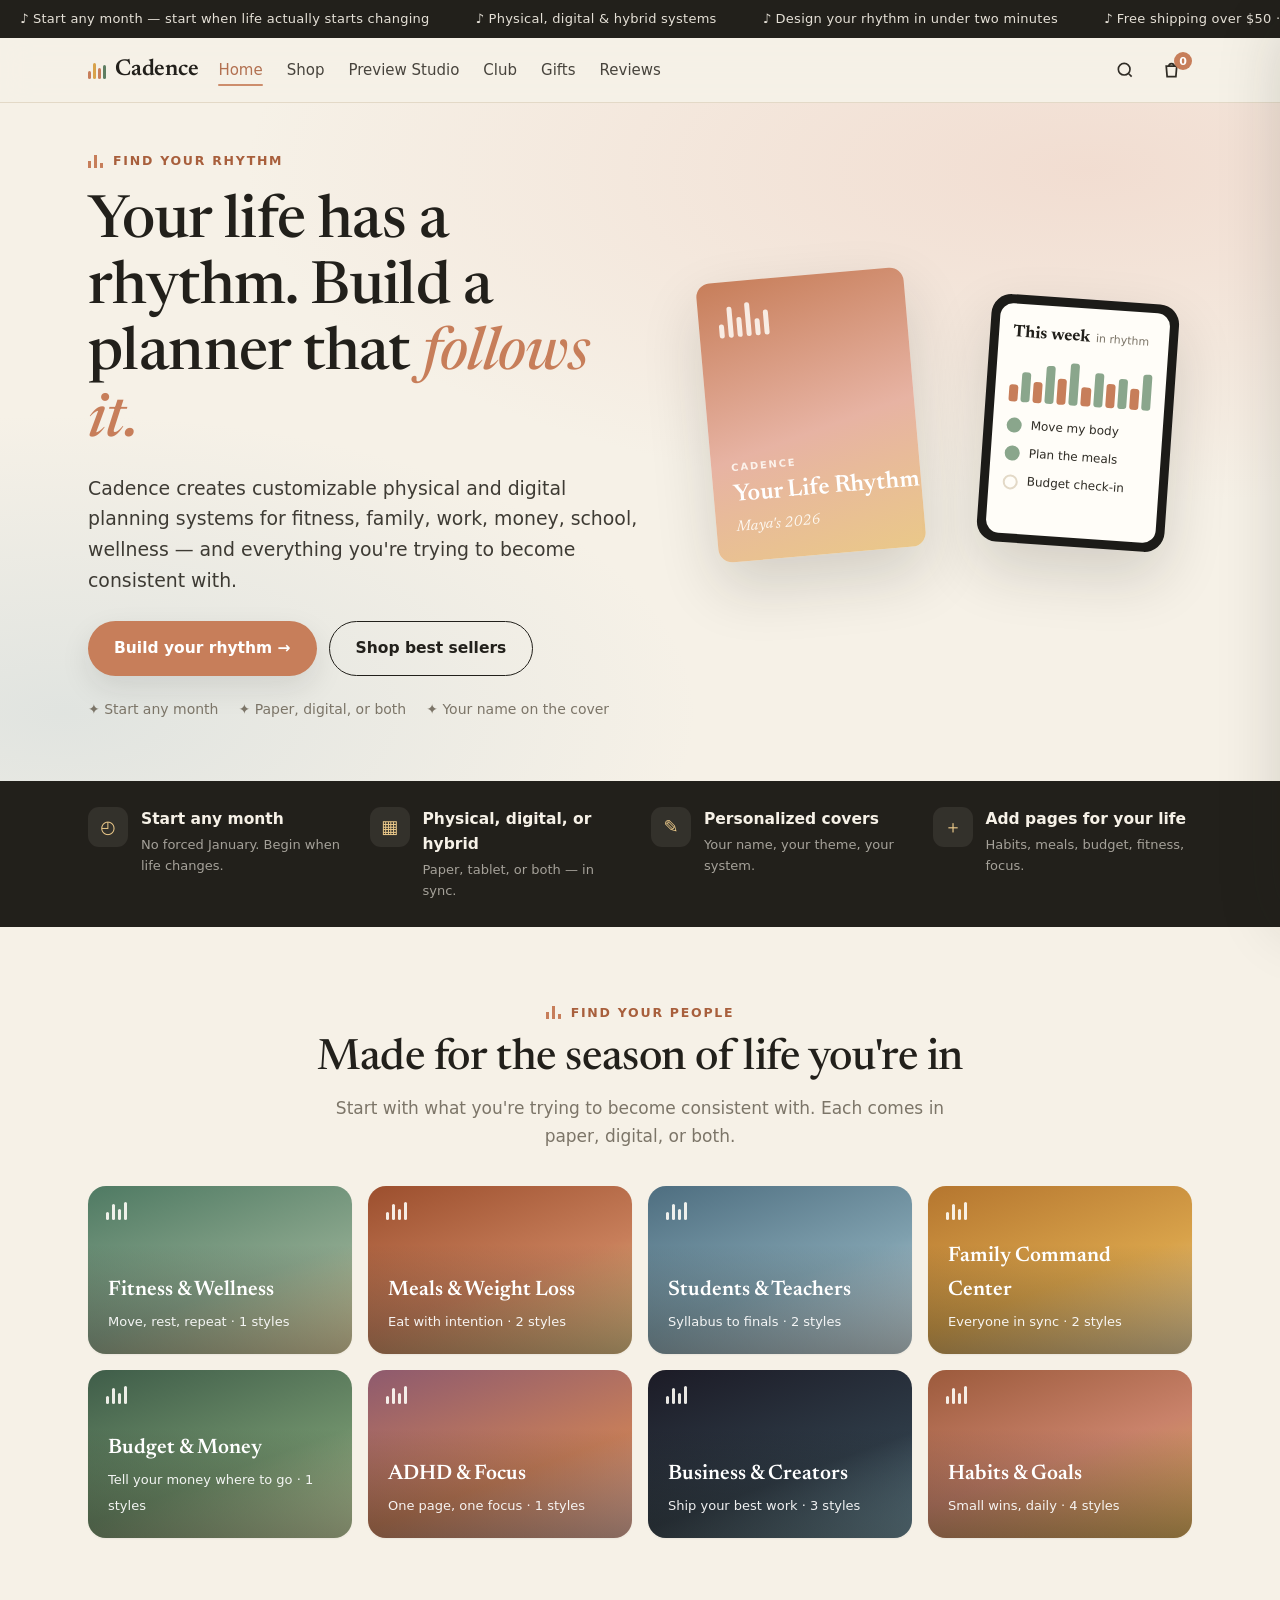
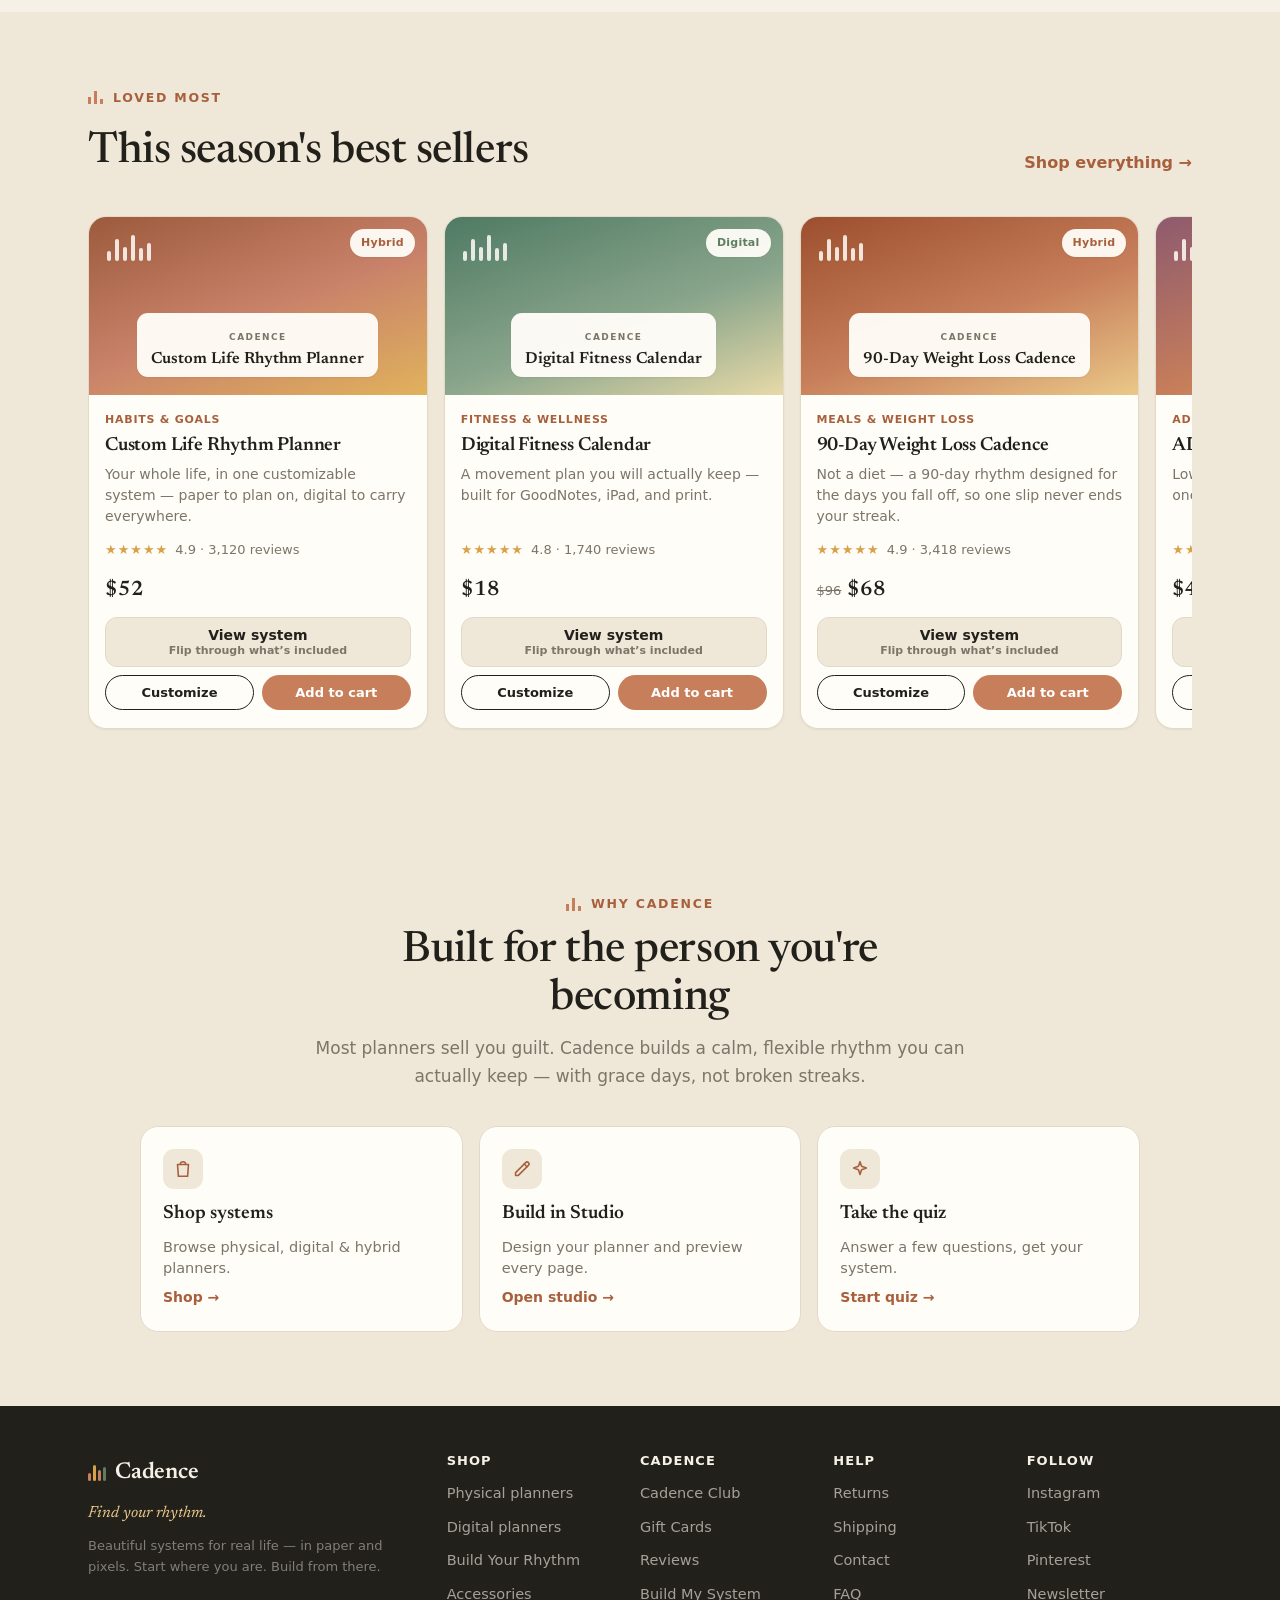
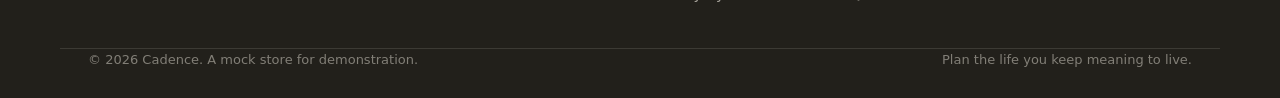
==== commit 324e51fe: "Add files via upload" ====
--- a/index.html
+++ b/index.html
@@ -52,14 +52,11 @@
 
 <!-- mobile menu -->
 <div class="mobile-menu" id="mobileMenu">
-  <a href="#/home" data-route="home">Home</a>
-  <a href="#/shop" data-route="shop">Shop</a>
-  <a href="#/studio" data-route="studio">Preview Studio</a>
   <a href="#/club" data-route="club">Club</a>
   <a href="#/gifts" data-route="gifts">Gifts</a>
   <a href="#/reviews" data-route="reviews">Reviews</a>
-  <a href="#/shop" data-route="shop" data-type="digital">Digital planners</a>
-  <a href="#/shop" data-route="shop" data-type="physical">Physical planners</a>
+  <a href="#newsletter" data-scroll="newsletter">Help &amp; FAQ</a>
+  <a href="#/home" data-route="home">About Cadence</a>
 </div>
 
 <span id="top"></span>
@@ -151,19 +148,19 @@
     </div>
     <div class="cta-cards">
       <a class="cta-card" href="#/shop" data-route="shop">
-        <span class="cta-ic" aria-hidden="true">🛍️</span>
+        <span class="cta-ic" aria-hidden="true"><svg viewBox="0 0 24 24" fill="none" stroke="currentColor" stroke-width="1.7" stroke-linecap="round" stroke-linejoin="round"><path d="M6 7h12l-1 13H7L6 7Z"/><path d="M9 7a3 3 0 0 1 6 0"/></svg></span>
         <b>Shop systems</b>
         <span class="cta-sub">Browse physical, digital &amp; hybrid planners.</span>
         <span class="cta-go">Shop →</span>
       </a>
       <a class="cta-card" href="#/studio" data-route="studio">
-        <span class="cta-ic" aria-hidden="true">✎</span>
+        <span class="cta-ic" aria-hidden="true"><svg viewBox="0 0 24 24" fill="none" stroke="currentColor" stroke-width="1.7" stroke-linecap="round" stroke-linejoin="round"><path d="M5 19h3L19 8a2 2 0 0 0-3-3L5 16v3Z"/><path d="m14.5 6.5 3 3"/></svg></span>
         <b>Build in Studio</b>
         <span class="cta-sub">Design your planner and preview every page.</span>
         <span class="cta-go">Open studio →</span>
       </a>
       <a class="cta-card" href="#/studio" data-route="studio" data-scroll="system">
-        <span class="cta-ic" aria-hidden="true">✦</span>
+        <span class="cta-ic" aria-hidden="true"><svg viewBox="0 0 24 24" fill="none" stroke="currentColor" stroke-width="1.7" stroke-linecap="round" stroke-linejoin="round"><path d="M12 4l1.7 5.1L19 11l-5.3 1.9L12 18l-1.7-5.1L5 11l5.3-1.9L12 4Z"/></svg></span>
         <b>Take the quiz</b>
         <span class="cta-sub">Answer a few questions, get your system.</span>
         <span class="cta-go">Start quiz →</span>
--- a/styles.css
+++ b/styles.css
@@ -496,27 +496,6 @@
 .modal-box{position:relative;background:var(--cream);border-radius:22px;max-width:780px;width:100%;max-height:90vh;overflow-y:auto;box-shadow:var(--sh-lg);z-index:2}
 .modal-close{position:absolute;top:14px;right:14px;z-index:5;width:38px;height:38px;border-radius:50%;background:rgba(255,253,248,.92);
   border:1px solid var(--line);font-size:16px;cursor:pointer;color:var(--ink-soft)}
-.modal-body{display:grid;grid-template-columns:1fr}
-.mb-cover{position:relative;min-height:230px;display:flex;align-items:center;justify-content:center;padding:26px}
-.mb-cover .mbc-strip{position:absolute;top:24px;left:24px;display:flex;align-items:flex-end;gap:5px;height:32px}
-.mb-cover .mbc-strip i{width:5px;border-radius:3px;background:rgba(255,253,248,.85)}
-.mb-cover .mbc-strip i:nth-child(1){height:40%}.mb-cover .mbc-strip i:nth-child(2){height:90%}.mb-cover .mbc-strip i:nth-child(3){height:60%}
-.mb-cover .mbc-strip i:nth-child(4){height:100%}.mb-cover .mbc-strip i:nth-child(5){height:55%}.mb-cover .mbc-strip i:nth-child(6){height:75%}
-.mbc-title{position:relative;z-index:2;background:rgba(255,253,248,.96);border-radius:12px;padding:14px 18px;text-align:center}
-.mbc-title span{font-size:10px;letter-spacing:.16em;text-transform:uppercase;color:var(--muted);font-weight:700}
-.mbc-title b{display:block;font-family:var(--font-display);font-size:21px;color:var(--ink);font-weight:600;margin-top:4px}
-.mb-info{padding:28px}
-.mb-info .pcat{margin-bottom:8px}
-.mb-info h3{font-size:26px;margin-bottom:10px}
-.mb-rating{display:flex;align-items:center;gap:8px;font-size:14px;color:var(--muted);margin-bottom:16px}
-.mb-rating .rs{color:var(--gold);letter-spacing:1px}
-.mb-desc{font-size:15.5px;color:var(--ink-soft);margin-bottom:18px;line-height:1.6}
-.mb-sub{font-family:var(--font-ui);font-size:12px;font-weight:700;letter-spacing:.08em;text-transform:uppercase;color:var(--clay-deep);margin-bottom:10px}
-.mb-benefits{list-style:none;display:flex;flex-direction:column;gap:9px;margin-bottom:22px}
-.mb-benefits li{font-size:14.5px;color:var(--ink-soft);padding-left:24px;position:relative}
-.mb-benefits li::before{content:"♪";position:absolute;left:0;color:var(--clay)}
-.mb-buy{display:flex;align-items:center;gap:16px;flex-wrap:wrap}
-.mb-price{font-family:var(--font-display);font-size:30px;color:var(--ink);font-weight:600}
 
 /* ============================================================ TOAST */
 .toast{position:fixed;left:50%;bottom:26px;transform:translateX(-50%) translateY(20px);z-index:120;background:var(--ink);color:var(--cream);
@@ -542,8 +521,6 @@
   .nl-inner{grid-template-columns:1fr 1fr}
   .foot-grid{grid-template-columns:2fr 1fr 1fr 1fr 1fr}
   .foot-bottom{flex-direction:row;justify-content:space-between}
-  .modal-body{grid-template-columns:1fr 1.15fr}
-  .mb-cover{min-height:auto}
 }
 @media (min-width:860px){
   nav .navlinks{display:flex}
@@ -873,22 +850,6 @@
 .pv-ph.s{width:60%}.pv-ph.m{width:80%}
 
 /* ============================================================================
-   PREVIEW-INSIDE in product modal
-   ============================================================================ */
-.mb-tabs{display:flex;gap:6px;margin-bottom:16px;border-bottom:1px solid var(--line)}
-.mb-tab{background:none;border:none;padding:9px 4px;margin-bottom:-1px;font-size:13.5px;font-weight:600;color:var(--muted);
-  cursor:pointer;border-bottom:2px solid transparent}
-.mb-tab.active{color:var(--ink);border-bottom-color:var(--clay)}
-.mb-pane{display:none}.mb-pane.active{display:block}
-.mb-mini-row{display:grid;grid-template-columns:1fr 1fr;gap:10px;margin-bottom:14px}
-.mb-mini{border:1px solid var(--line);border-radius:10px;overflow:hidden;background:#fff}
-.mb-mini .cap{font-size:10px;font-weight:700;letter-spacing:.05em;text-transform:uppercase;color:var(--clay-deep);
-  padding:6px 8px;border-top:1px solid var(--line-soft)}
-.mb-mini .pv{--pv-accent:var(--clay);--pv-accent-2:#F0DEC6;animation:none;padding:8px;transform:scale(.98)}
-.mb-fmt{display:flex;gap:6px;flex-wrap:wrap;margin-bottom:14px}
-.mb-fmt span{font-size:11px;font-weight:700;padding:4px 10px;border-radius:999px;background:var(--cream-2);color:var(--ink-soft)}
-
-/* ============================================================================
    RESPONSIVE
    ============================================================================ */
 @media (min-width:600px){
@@ -1074,18 +1035,6 @@
   .st-price,.pv-tab,.st-msg.flash,.pv,.st-guided,.st-acc-body,.st-save-msg{animation:none!important;transition:none!important}
 }
 
-/* ---- modal preview-inside mini tabs ---- */
-.mb-mtabs{display:flex;gap:6px;flex-wrap:wrap;margin-bottom:12px}
-.mb-mtab{padding:7px 12px;border:1.5px solid var(--line);border-radius:999px;background:var(--paper);color:var(--ink-soft);
-  font-size:12.5px;font-weight:600;cursor:pointer;transition:all .16s}
-.mb-mtab:hover{border-color:var(--clay)}
-.mb-mtab.active{background:var(--ink);color:var(--cream);border-color:var(--ink)}
-.mb-mpane{display:none;animation:accSlide .25s ease}
-.mb-mpane.active{display:block}
-.mb-mini-copy{font-size:13.5px;color:var(--ink-soft);line-height:1.5;margin:10px 2px 0}
-.mb-mini-dark{background:#1B1A24;padding:10px}
-@media (prefers-reduced-motion:reduce){ .mb-mpane{animation:none!important} }
-
 /* ============================================================================
    v3 — PREMIUM PLANNER ENGINE  (true two-page spread, safe margins, product viewer)
    Built on the .pv wrapper (supplies --pv-ink/-line/-accent/-accent-2/-cover/-font)
@@ -1278,46 +1227,6 @@
 .hybrid-rich .pp-book{max-width:none}
 .hybrid-rich .pv-hy-col:first-child{flex:1.45}
 
-/* ============================================================================
-   PRODUCT VIEWER (modal) — flip + thumbnails
-   ============================================================================ */
-.pvw-top{display:flex;flex-wrap:wrap;gap:6px 14px;align-items:baseline;margin-bottom:4px}
-.pvw-top h3{font-family:var(--font-display);font-size:22px;font-weight:600;color:var(--ink);margin:0}
-.pvw-price{font-family:var(--font-display);font-size:20px;font-weight:600;color:var(--clay-deep)}
-.pvw-price s{font-family:var(--font-ui);font-size:14px;color:var(--muted);font-weight:400;margin-right:7px}
-.pvw-meta{display:flex;flex-wrap:wrap;gap:6px;margin:8px 0 12px}
-.pvw-meta span{font-size:11px;font-weight:700;background:var(--cream-2);color:var(--ink-soft);border-radius:999px;padding:4px 10px}
-.pvw-tabs{display:flex;gap:6px;flex-wrap:wrap;border-bottom:1px solid var(--line);margin-bottom:14px}
-.pvw-tab{padding:8px 13px;border:none;background:none;border-bottom:2px solid transparent;color:var(--muted);font-size:13px;font-weight:700;cursor:pointer;margin-bottom:-1px}
-.pvw-tab.on{color:var(--ink);border-bottom-color:var(--clay)}
-.pvw-pane{display:none}.pvw-pane.on{display:block;animation:accSlide .25s ease}
-.pvw-stagewrap{background:var(--cream);border:1px solid var(--line);border-radius:14px;padding:16px;display:flex;justify-content:center}
-.pvw-nav{display:flex;align-items:center;justify-content:space-between;gap:10px;margin:12px 0}
-.pvw-arrow{width:40px;height:40px;border-radius:50%;border:1.5px solid var(--line);background:var(--paper);cursor:pointer;font-size:17px;color:var(--ink);flex:0 0 auto;transition:all .15s}
-.pvw-arrow:hover{border-color:var(--clay);color:var(--clay-deep)}
-.pvw-arrow:disabled{opacity:.35;cursor:default}
-.pvw-label{text-align:center;flex:1}
-.pvw-label b{display:block;font-family:var(--font-display);font-size:15px;color:var(--ink)}
-.pvw-label span{font-size:11px;color:var(--muted)}
-.pvw-thumbs{display:flex;gap:8px;overflow-x:auto;padding:4px 2px 8px;scrollbar-width:thin}
-.pvw-thumb{flex:0 0 auto;width:62px;cursor:pointer;text-align:center}
-.pvw-thumb .mini{height:78px;border:2px solid var(--line);border-radius:7px;overflow:hidden;background:#fff;position:relative}
-.pvw-thumb.on .mini{border-color:var(--clay)}
-.pvw-thumb span{font-size:8.5px;color:var(--muted);font-weight:600;display:block;margin-top:3px;white-space:nowrap;overflow:hidden;text-overflow:ellipsis}
-.pvw-thumb .mini .pv{position:absolute;top:0;left:0;width:340px;transform:scale(.182);transform-origin:top left;pointer-events:none}
-.pvw-incl{background:var(--paper);border:1px solid var(--line);border-radius:12px;padding:14px 16px;margin-top:14px}
-.pvw-incl b{font-family:var(--font-display);font-size:14px;color:var(--ink);display:block;margin-bottom:8px}
-.pvw-incl ul{list-style:none;display:grid;grid-template-columns:1fr 1fr;gap:6px 14px}
-.pvw-incl li{font-size:13px;color:var(--ink-soft);padding-left:18px;position:relative}
-.pvw-incl li::before{content:"✓";position:absolute;left:0;color:var(--sage-deep);font-weight:700}
-.pvw-cta{display:flex;flex-wrap:wrap;gap:10px;align-items:center;margin-top:16px;padding-top:14px;border-top:1px solid var(--line)}
-.pvw-cta .pvw-price{margin-right:auto}
-.pvw-review{border:1px solid var(--line);border-radius:12px;padding:12px 14px;margin-bottom:10px}
-.pvw-review .rh{display:flex;justify-content:space-between;align-items:center;margin-bottom:5px}
-.pvw-review .rn{font-weight:700;color:var(--ink);font-size:13px}
-.pvw-review .rs{color:var(--gold);font-size:12px}
-.pvw-review p{font-size:13px;color:var(--ink-soft);line-height:1.5;margin:0}
-
 /* product card: three actions */
 .pc-actions{display:grid;grid-template-columns:1fr 1fr;gap:6px;margin-top:4px}
 .pc-actions .padd{grid-column:1/-1}
@@ -1326,10 +1235,7 @@
 @media (max-width:560px){
   .pp-spread{grid-template-columns:1fr 22px 1fr}
   .pp-page{min-height:230px;padding:11px 11px 16px}
-  .pvw-incl ul{grid-template-columns:1fr}
-  .pvw-thumb{width:54px}.pvw-thumb .mini{height:66px}.pvw-thumb .mini .pv{transform:scale(.155)}
-}
-@media (prefers-reduced-motion:reduce){ .pvw-pane{animation:none!important} }
+}
 
 /* ============================================================================
    v4 — ROUTING, cover product-shot, CTA cards, bottom nav, full-screen, MOBILE
@@ -1365,7 +1271,8 @@
 .cta-cards{display:grid;grid-template-columns:repeat(3,1fr);gap:16px;max-width:1000px;margin:0 auto}
 .cta-card{display:flex;flex-direction:column;gap:7px;background:var(--paper);border:1px solid var(--line);border-radius:18px;padding:22px;text-decoration:none;color:var(--ink);transition:transform .18s,box-shadow .18s}
 .cta-card:hover{transform:translateY(-3px);box-shadow:var(--sh-md)}
-.cta-ic{font-size:26px;line-height:1}
+.cta-ic{width:40px;height:40px;border-radius:11px;display:inline-flex;align-items:center;justify-content:center;background:var(--cream-2);color:var(--clay-deep);margin-bottom:3px}
+.cta-ic svg{width:22px;height:22px}
 .cta-card b{font-family:var(--font-display);font-size:19px;font-weight:600}
 .cta-sub{font-size:14.5px;color:var(--muted);line-height:1.45;flex:1}
 .cta-go{font-weight:700;color:var(--clay-deep);font-size:14px}
@@ -1413,7 +1320,7 @@
   /* typography + tap targets */
   body{font-size:16px}
   .btn{min-height:46px;font-size:15px}
-  button,a.btn,.chip,.st-opt,.pvw-tab{min-height:40px}
+  button, a.btn, .chip, .st-opt{min-height:40px}
 
   /* hero stacks cleanly */
   .hero-inner{grid-template-columns:1fr;gap:24px}
@@ -1458,18 +1365,7 @@
   .modal-box{position:fixed;inset:0;width:100vw;max-width:none;height:100dvh;max-height:none;border-radius:0;margin:0;
     overflow-y:auto;-webkit-overflow-scrolling:touch;padding:14px 14px 88px}
   .modal-close{position:fixed;top:10px;right:12px;z-index:5;width:42px;height:42px;background:var(--paper);border-radius:50%;box-shadow:var(--sh-sm)}
-  .pvw-top h3{font-size:19px}
-  .pvw-tabs{flex-wrap:nowrap;overflow-x:auto;-webkit-overflow-scrolling:touch;gap:4px;margin:0 -2px 12px;padding-bottom:2px}
-  .pvw-tab{white-space:nowrap;flex:0 0 auto}
-  .pvw-stagewrap{padding:10px}
-  .pvw-arrow{width:46px;height:46px}
   .view-larger{display:block}
-  .pvw-thumbs{margin:0 -2px}
-  .pvw-incl ul{grid-template-columns:1fr}
-  .pvw-cta{position:sticky;bottom:0;left:0;right:0;background:var(--paper);margin:14px -14px -88px;padding:12px 14px calc(12px + env(safe-area-inset-bottom,0));
-    border-top:1px solid var(--line);box-shadow:0 -6px 20px rgba(34,32,27,.12);flex-wrap:nowrap;gap:8px;z-index:6}
-  .pvw-cta .pvw-price{display:none}
-  .pvw-cta .btn{flex:1;min-height:48px;padding:12px 10px;font-size:14px}
 
   /* PREVIEW STUDIO mobile */
   .studio{grid-template-columns:1fr;gap:16px}
@@ -1535,3 +1431,143 @@
     background:var(--clay);color:#fff;font-size:10px;font-weight:700;display:flex;align-items:center;justify-content:center;
     border:2px solid var(--paper);box-shadow:0 1px 3px rgba(0,0,0,.22);line-height:1;transform:none}
 }
+
+/* ============================================================================
+   PRODUCT MODAL — dedicated ecommerce product-page overlay (maps to .pm-* markup)
+   ============================================================================ */
+.modal{padding:24px}
+.modal-box{max-width:1000px;width:100%;max-height:90vh;display:flex;flex-direction:column;overflow:hidden;padding:0;background:var(--paper)}
+.pm{display:flex;flex-direction:column;min-height:0;flex:1}
+.pm-mhead{display:none}                                   /* mobile-only compact header */
+.pm-grid{flex:1;min-height:0;display:grid;grid-template-columns:minmax(0,0.92fr) minmax(0,1.08fr)}
+
+/* LEFT — decision panel (does the selling; never empty) */
+.pm-info{min-height:0;display:flex;flex-direction:column;border-right:1px solid var(--line);background:var(--paper)}
+.pm-info-scroll{overflow-y:auto;padding:32px 30px 26px;scrollbar-width:thin}
+.pm-cat{font-size:11px;font-weight:700;letter-spacing:.12em;text-transform:uppercase;color:var(--clay-deep);margin-bottom:8px}
+.pm-name{font-family:var(--font-display);font-size:27px;font-weight:600;color:var(--ink);line-height:1.12;margin-bottom:11px}
+.pm-rating{display:flex;align-items:center;gap:8px;font-size:13.5px;color:var(--muted);margin-bottom:14px}
+.pm-stars{color:var(--gold);letter-spacing:1px}
+.pm-meta{display:flex;flex-wrap:wrap;gap:6px;margin-bottom:18px}
+.pm-chip{font-size:11px;font-weight:700;background:var(--cream-2);color:var(--ink-soft);border-radius:999px;padding:5px 11px}
+.pm-pitch{font-size:15px;color:var(--ink-soft);line-height:1.6;margin-bottom:15px}
+.pm-bestfor{font-size:13.5px;color:var(--ink-soft);background:var(--cream);border:1px solid var(--line);border-left:3px solid var(--sage);border-radius:9px;padding:11px 14px;margin-bottom:20px;line-height:1.5}
+.pm-bestfor b{color:var(--ink);font-weight:700;margin-right:5px}
+.pm-tabs{display:flex;gap:2px;border-bottom:1px solid var(--line);margin-bottom:16px;overflow-x:auto;scrollbar-width:none}
+.pm-tabs::-webkit-scrollbar{display:none}
+.pm-tab{padding:9px 12px;border:none;background:none;border-bottom:2px solid transparent;color:var(--muted);font-size:13px;font-weight:700;cursor:pointer;margin-bottom:-1px;white-space:nowrap;flex:0 0 auto}
+.pm-tab.on{color:var(--ink);border-bottom-color:var(--clay)}
+.pm-pane{display:none}
+.pm-pane.on{display:block;animation:accSlide .22s ease}
+.pm-h{font-family:var(--font-ui);font-size:12px;font-weight:700;letter-spacing:.07em;text-transform:uppercase;color:var(--clay-deep);margin-bottom:11px}
+.pm-benefits{list-style:none;display:flex;flex-direction:column;gap:10px;margin-bottom:20px}
+.pm-benefits li{font-size:14.5px;color:var(--ink-soft);padding-left:24px;position:relative;line-height:1.45}
+.pm-benefits li::before{content:"";position:absolute;left:2px;top:6px;width:11px;height:11px;border-radius:50%;background:var(--sage);opacity:.55}
+.pm-howto{display:flex;flex-direction:column;gap:10px}
+.pm-howto-row{display:flex;flex-direction:column;gap:3px;background:var(--cream);border:1px solid var(--line);border-radius:10px;padding:11px 14px}
+.pm-howto-k{font-weight:800;color:var(--ink);font-size:13.5px}
+.pm-howto-row span:last-child{font-size:13px;color:var(--muted);line-height:1.45}
+.pm-muted{font-size:13px;color:var(--muted);line-height:1.5;margin-bottom:13px}
+.pm-pagelist,.pm-incl{list-style:none;display:grid;grid-template-columns:1fr 1fr;gap:8px 16px}
+.pm-pagelist li,.pm-incl li{font-size:13.5px;color:var(--ink-soft);padding-left:20px;position:relative;line-height:1.4}
+.pm-pagelist li::before,.pm-incl li::before{content:"✓";position:absolute;left:0;color:var(--sage-deep);font-weight:700}
+.pm-review{border:1px solid var(--line);border-radius:12px;padding:12px 14px;margin-bottom:10px;background:var(--cream)}
+.pm-review .rh{display:flex;justify-content:space-between;align-items:center;margin-bottom:5px}
+.pm-review .rn{font-weight:700;color:var(--ink);font-size:13px}
+.pm-review .rs{color:var(--gold);font-size:12px}
+.pm-review p{font-size:13px;color:var(--ink-soft);line-height:1.5;margin:0}
+.pm-review-foot{font-size:12px;color:var(--muted);margin-top:6px}
+
+/* RIGHT — interactive viewer (always visible) */
+.pm-viewer{min-height:0;overflow-y:auto;display:flex;flex-direction:column;gap:13px;padding:26px 24px 22px;background:linear-gradient(180deg,var(--cream),var(--cream-2));scrollbar-width:thin}
+.pm-stage-wrap{background:var(--paper);border:1px solid var(--line);border-radius:16px;padding:18px;display:flex;justify-content:center;box-shadow:var(--sh-sm)}
+.pm-stage{width:100%;display:flex;justify-content:center}
+.pm-nav{display:flex;align-items:center;justify-content:space-between;gap:10px}
+.pm-arrow{width:42px;height:42px;border-radius:50%;border:1.5px solid var(--line);background:var(--paper);cursor:pointer;font-size:18px;color:var(--ink);flex:0 0 auto;transition:all .15s;display:flex;align-items:center;justify-content:center}
+.pm-arrow:hover:not(:disabled){border-color:var(--clay);color:var(--clay-deep)}
+.pm-arrow:disabled{opacity:.32;cursor:default}
+.pm-label{text-align:center;flex:1;min-width:0}
+.pm-label b{display:block;font-family:var(--font-display);font-size:15px;color:var(--ink)}
+.pm-label span{font-size:11px;color:var(--muted)}
+.pm-thumbs{display:flex;gap:8px;overflow-x:auto;padding:4px 2px 8px;scrollbar-width:thin}
+.pm-thumb{flex:0 0 auto;width:64px;cursor:pointer;text-align:center;background:none;border:none;padding:0}
+.pm-mini{display:block;height:80px;border:2px solid var(--line);border-radius:8px;overflow:hidden;background:#fff;position:relative}
+.pm-thumb.on .pm-mini{border-color:var(--clay)}
+.pm-mini .pv{position:absolute;top:0;left:0;width:340px;transform:scale(.186);transform-origin:top left;pointer-events:none}
+.pm-thumb-l{font-size:8.5px;color:var(--muted);font-weight:600;display:block;margin-top:4px;white-space:nowrap;overflow:hidden;text-overflow:ellipsis}
+
+/* FOOTER — purchase actions, always visible */
+.pm-cta{flex:0 0 auto;display:flex;align-items:center;justify-content:space-between;gap:16px;padding:13px 24px;border-top:1px solid var(--line);background:var(--paper)}
+.pm-cta-price .pm-price{font-size:26px}
+.pm-cta-actions{display:flex;gap:10px}
+.pm-price{font-family:var(--font-display);font-weight:600;color:var(--ink)}
+.pm-price s{font-family:var(--font-ui);font-size:15px;color:var(--muted);font-weight:400;margin-right:8px}
+.pm-btn{display:flex;flex-direction:column;align-items:center;justify-content:center;gap:1px;border-radius:12px;padding:9px 18px;cursor:pointer;font-family:var(--font-ui);transition:transform .15s,background .15s,border-color .15s;border:1.6px solid transparent;min-height:48px}
+.pm-btn b{font-size:14.5px;font-weight:700;line-height:1.1}
+.pm-btn small{font-size:10.5px;opacity:.72;font-weight:600}
+.pm-btn-ghost{background:var(--paper);border-color:var(--ink);color:var(--ink)}
+.pm-btn-ghost:hover{background:var(--cream-2);transform:translateY(-1px)}
+.pm-btn-buy{background:var(--clay);color:#fff}
+.pm-btn-buy:hover{background:var(--clay-deep);transform:translateY(-1px)}
+
+/* MOBILE — full-screen product page with sticky bottom bar */
+@media (max-width:768px){
+  .modal{padding:0}
+  .modal-box{position:fixed;inset:0;width:100%;max-width:none;height:100dvh;max-height:none;border-radius:0;overflow-y:auto;-webkit-overflow-scrolling:touch}
+  .modal-close{position:fixed;top:9px;right:11px;z-index:30;width:42px;height:42px;background:var(--paper);box-shadow:var(--sh-sm)}
+  .pm{display:block}
+  .pm-mhead{display:flex;align-items:center;justify-content:space-between;gap:12px;position:sticky;top:0;z-index:15;
+    background:var(--paper);border-bottom:1px solid var(--line);padding:11px 56px 11px 17px}
+  .pm-mhead b{font-family:var(--font-display);font-size:17px;color:var(--ink);font-weight:600;display:block;line-height:1.18}
+  .pm-mhead-cat{font-size:10px;font-weight:700;letter-spacing:.1em;text-transform:uppercase;color:var(--clay-deep)}
+  .pm-mhead .pm-price{font-size:19px;white-space:nowrap}
+  .pm-grid{display:flex;flex-direction:column;grid-template-columns:1fr}
+  .pm-viewer{order:1;border-bottom:1px solid var(--line);padding:16px 15px 18px;overflow:visible}
+  .pm-info{order:2;border-right:none}
+  .pm-info-scroll{overflow:visible;padding:18px 17px 22px}
+  .pm-info-scroll .pm-cat,.pm-info-scroll .pm-name{display:none}     /* shown in sticky header */
+  .pm-tabs{position:static}
+  .pm-pagelist,.pm-incl{grid-template-columns:1fr}
+  .pm-arrow{width:46px;height:46px}
+  .view-larger{display:block;margin:2px auto 0}
+  .pm-cta{position:sticky;bottom:0;z-index:15;padding:11px 14px calc(11px + env(safe-area-inset-bottom,0));box-shadow:0 -6px 22px rgba(34,32,27,.13)}
+  .pm-cta-price{display:none}
+  .pm-cta-actions{flex:1;gap:8px}
+  .pm-btn{flex:1;padding:9px 8px}
+}
+
+/* ============================================================================
+   PRODUCT CARD — clearer action hierarchy (View → Customize → Add)
+   ============================================================================ */
+.pc-actions{display:flex;flex-direction:column;gap:8px;margin-top:4px}
+.pc-primary{display:flex;flex-direction:column;align-items:center;gap:1px;background:var(--cream-2);border:1.5px solid var(--line);
+  border-radius:12px;padding:9px 10px;cursor:pointer;color:var(--ink);transition:border-color .15s,background .15s,transform .15s;font-family:var(--font-ui)}
+.pc-primary span{font-weight:800;font-size:14px}
+.pc-primary small{font-size:11px;color:var(--muted);font-weight:600}
+.pc-primary:hover{border-color:var(--clay);background:var(--cream);transform:translateY(-1px)}
+.pc-secondary{display:grid;grid-template-columns:1fr 1fr;gap:8px}
+.pc-ghost{background:var(--paper);border:1.5px solid var(--ink);color:var(--ink);border-radius:999px;padding:9px 10px;font-weight:700;font-size:13px;cursor:pointer;transition:background .15s}
+.pc-ghost:hover{background:var(--cream-2)}
+.pc-buy{background:var(--clay);color:#fff;border:none;border-radius:999px;padding:9px 10px;font-weight:700;font-size:13px;cursor:pointer;transition:background .15s,transform .15s}
+.pc-buy:hover{background:var(--clay-deep);transform:translateY(-1px)}
+
+/* ============================================================================
+   PRODUCT-SHOT realism — paper thickness, page edges, tab peek, contact shadow
+   ============================================================================ */
+.shot{padding:24px 22px 32px;gap:18px}
+.shot-surface{height:40%;background:radial-gradient(120% 120% at 50% 100%,rgba(124,116,102,.18),transparent 72%)}
+.shot-stack{transform:rotate(-3.5deg)}
+.shot-stack::after{content:"";position:absolute;left:6%;right:-4%;bottom:-15px;height:24px;z-index:0;
+  background:radial-gradient(60% 100% at 50% 0%,rgba(34,32,27,.30),transparent 75%);filter:blur(3px)}
+.shot-stack .shot-cover{filter:drop-shadow(9px 18px 22px rgba(34,32,27,.40))}
+.shot-stack .shot-cover::after{content:"";position:absolute;top:6px;bottom:6px;right:-6px;width:6px;border-radius:0 3px 3px 0;
+  background:repeating-linear-gradient(90deg,#ffffff 0 1px,#e7ddca 1px 2px);box-shadow:2px 0 5px rgba(0,0,0,.14)}
+.shot-stack .shot-cover::before{content:"";position:absolute;top:32px;right:-9px;width:11px;height:36px;border-radius:0 4px 4px 0;
+  background:var(--clay);box-shadow:2px 1px 3px rgba(0,0,0,.20);z-index:-1}
+.shot-pages{background:#fffdf8;box-shadow:0 9px 18px -10px rgba(0,0,0,.42),inset -3px 0 0 -1px rgba(0,0,0,.05)}
+.shot-card{box-shadow:0 10px 24px -16px rgba(34,32,27,.5)}
+@media (max-width:768px){
+  .pc-secondary{grid-template-columns:1fr}
+  .pc-primary,.pc-ghost,.pc-buy{min-height:46px}
+  .shot-stack .shot-cover::before{height:30px;top:26px}
+}
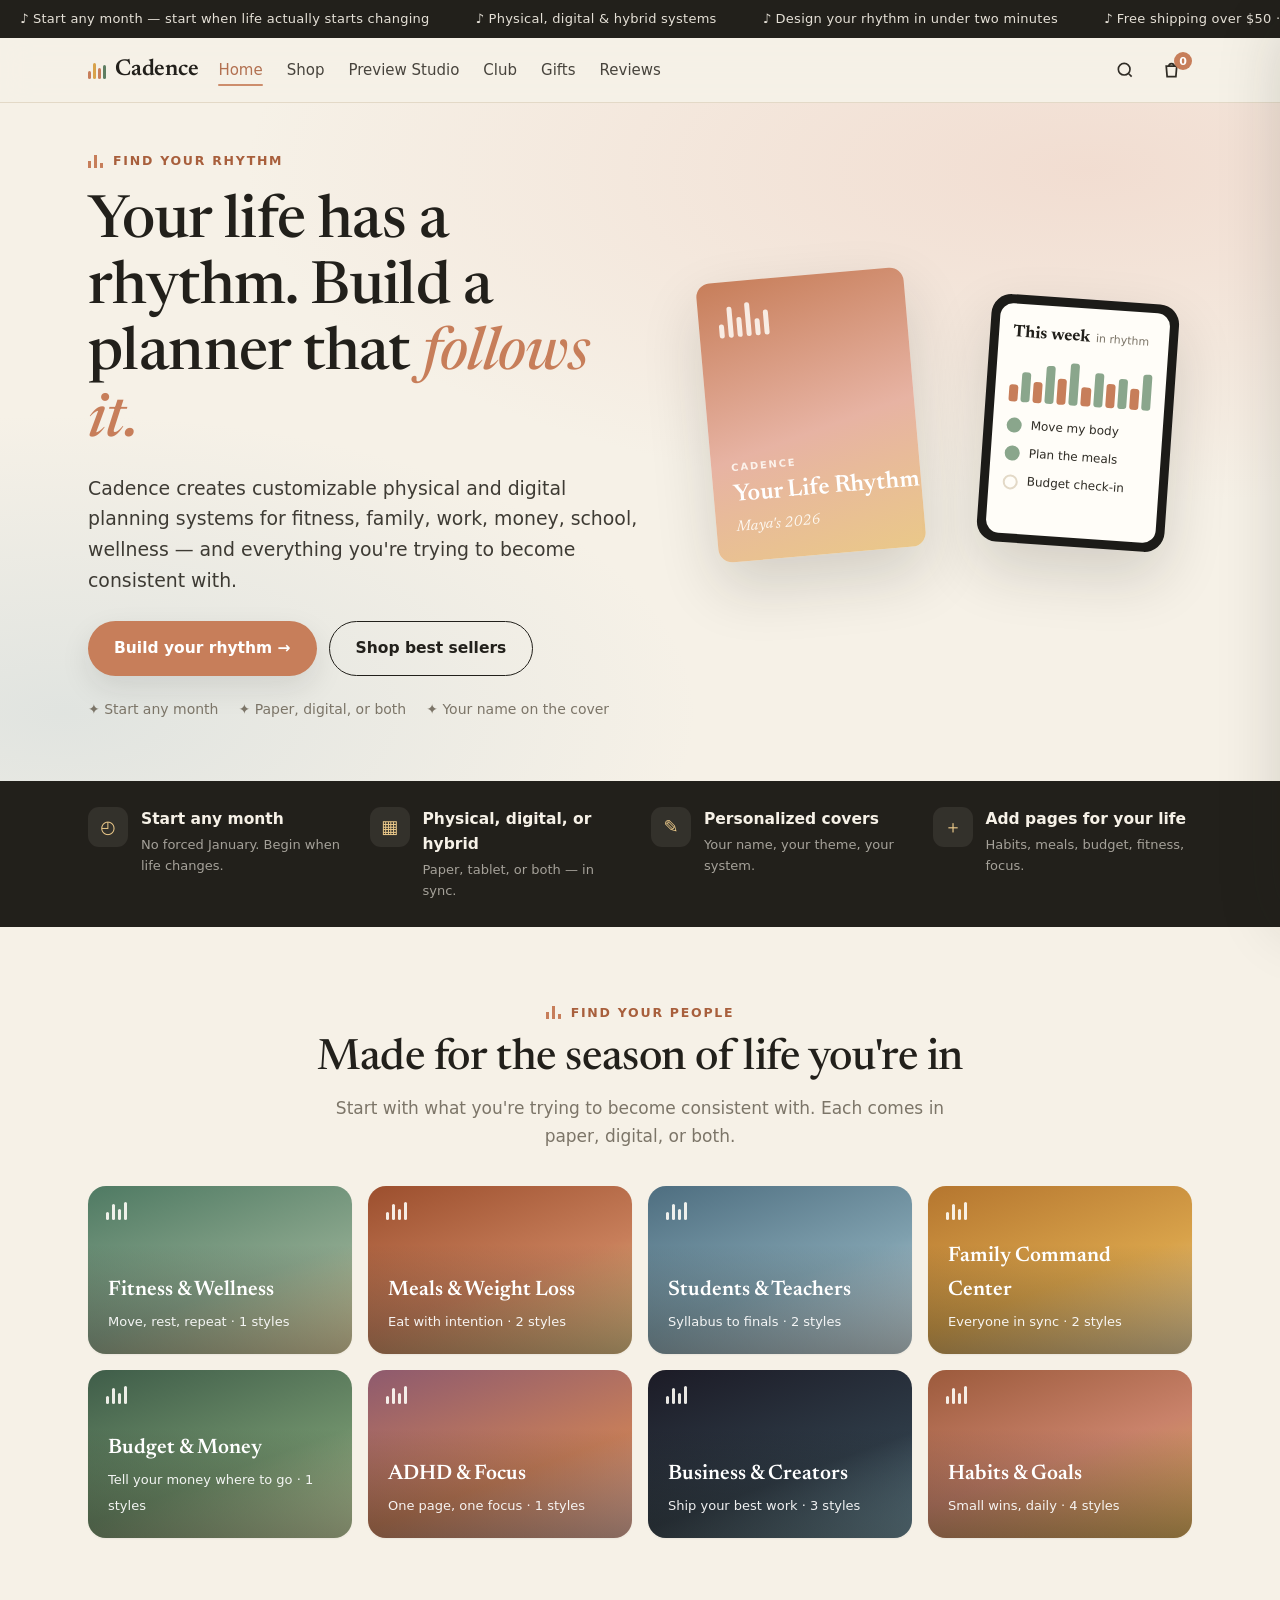
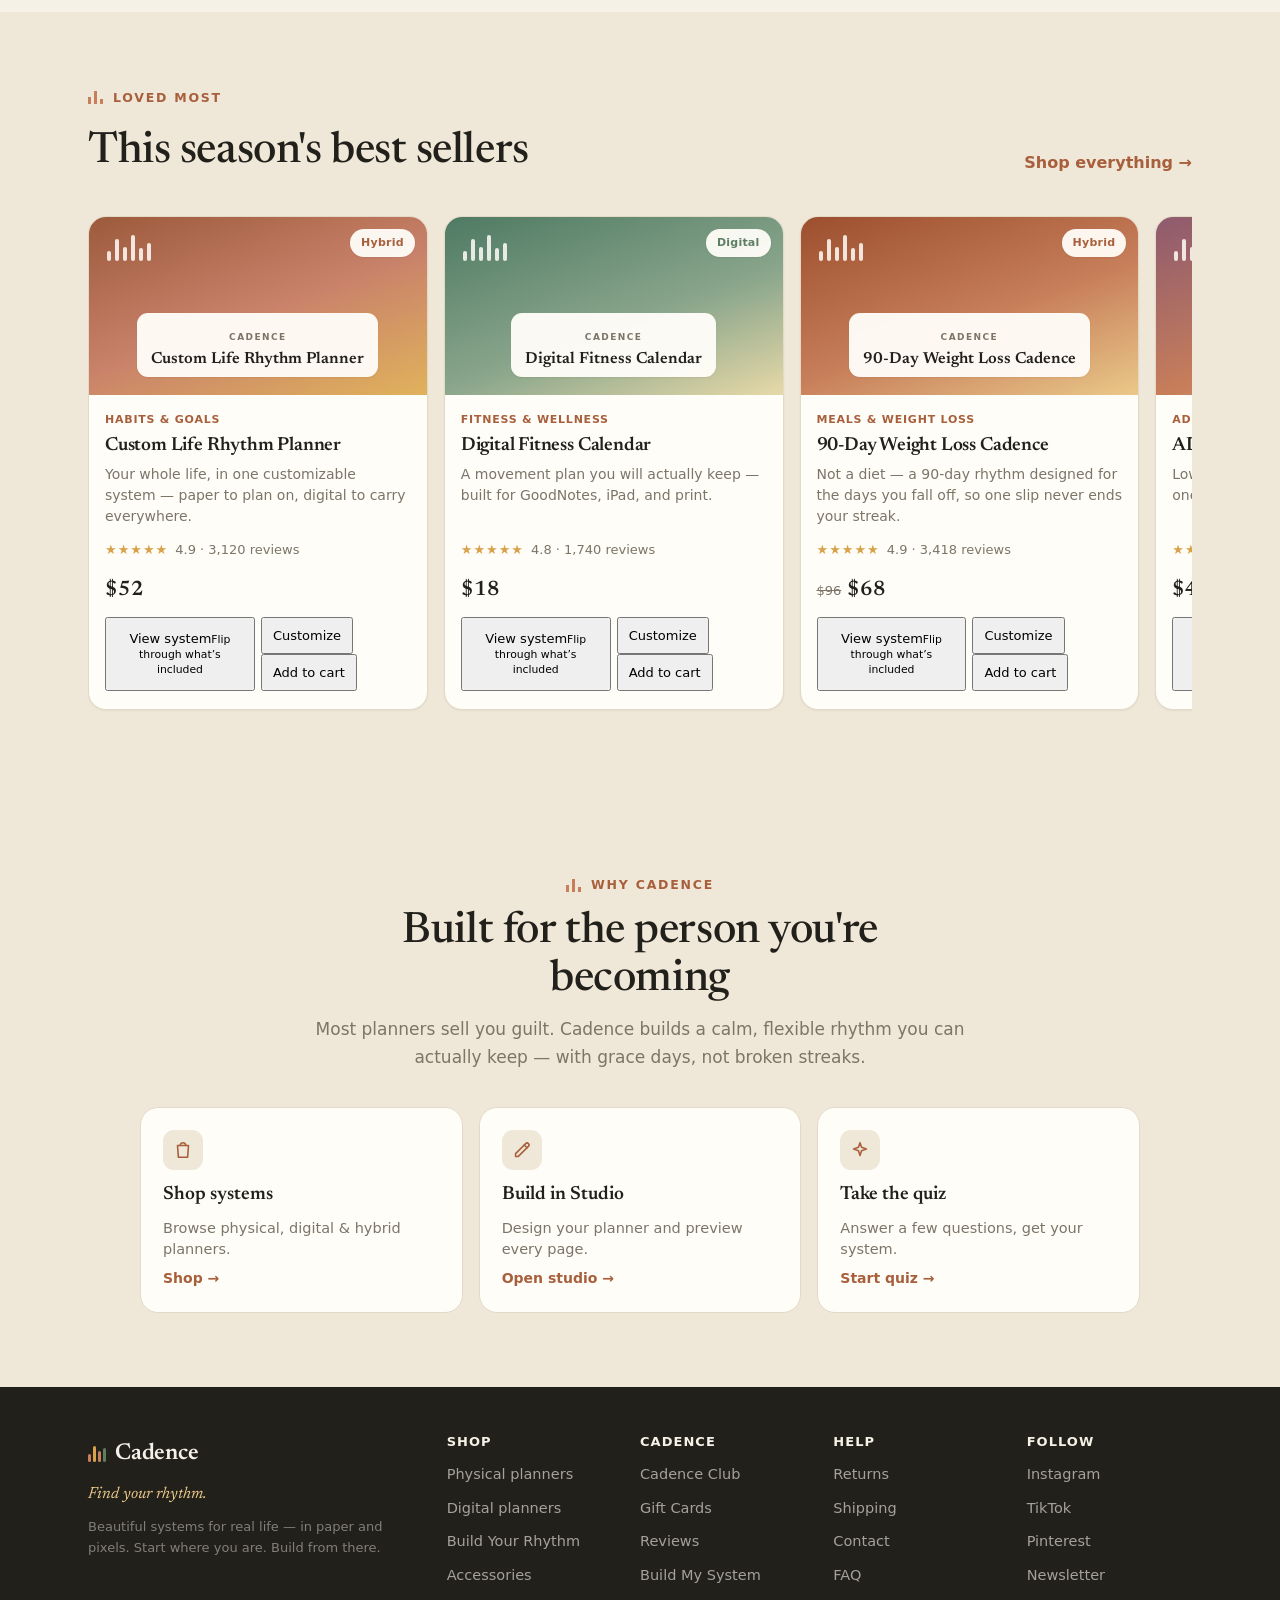
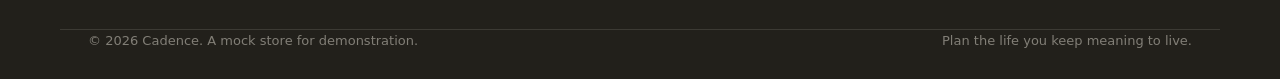
==== commit bc684fff: "Add files via upload" ====
--- a/index.html
+++ b/index.html
@@ -3,12 +3,28 @@
 <head>
 <meta charset="UTF-8">
 <meta name="viewport" content="width=device-width, initial-scale=1.0">
+<script>
+/* boot error reporter — surfaces any script error on screen instead of a blank page */
+(function(){
+  function show(msg){
+    try{
+      var b=document.getElementById('boot-error');
+      if(!b){b=document.createElement('div');b.id='boot-error';
+        b.style.cssText='position:fixed;top:0;left:0;right:0;z-index:2147483647;background:#b3402a;color:#fff;font:12px/1.45 system-ui,-apple-system,sans-serif;padding:10px 14px;white-space:pre-wrap;box-shadow:0 2px 10px rgba(0,0,0,.35)';
+        (document.body||document.documentElement).appendChild(b);}
+      b.textContent='\u26A0 Script error (please screenshot this):\n'+msg;
+    }catch(_){}
+  }
+  window.addEventListener('error',function(e){show((e.message||'error')+(e.filename?(' @ '+String(e.filename).split('/').pop()+':'+e.lineno+':'+e.colno):''));});
+  window.addEventListener('unhandledrejection',function(e){show('Promise rejected: '+((e.reason&&(e.reason.message||e.reason))||'unknown'));});
+})();
+</script>
 <meta name="description" content="Cadence — beautiful, customizable physical & digital planning systems for fitness, family, work, money, school, and every rhythm you're trying to keep. Find your rhythm.">
 <title>Cadence — Find your rhythm. Build a planner that follows it.</title>
 <link rel="preconnect" href="https://fonts.googleapis.com">
 <link rel="preconnect" href="https://fonts.gstatic.com" crossorigin>
 <link href="https://fonts.googleapis.com/css2?family=Newsreader:ital,opsz,wght@0,6..72,400;0,6..72,500;0,6..72,600;1,6..72,400;1,6..72,500&family=Nunito:wght@500;700;800&family=Caveat:wght@500;600;700&display=swap" rel="stylesheet">
-<link rel="stylesheet" href="styles.css">
+<link rel="stylesheet" href="styles.css?v=5">
 </head>
 <body>
 
@@ -52,11 +68,13 @@
 
 <!-- mobile menu -->
 <div class="mobile-menu" id="mobileMenu">
+  <a href="#/home" data-route="home">Home</a>
+  <a href="#/shop" data-route="shop">Shop</a>
+  <a href="#/studio" data-route="studio">Preview Studio</a>
   <a href="#/club" data-route="club">Club</a>
   <a href="#/gifts" data-route="gifts">Gifts</a>
   <a href="#/reviews" data-route="reviews">Reviews</a>
   <a href="#newsletter" data-scroll="newsletter">Help &amp; FAQ</a>
-  <a href="#/home" data-route="home">About Cadence</a>
 </div>
 
 <span id="top"></span>
@@ -148,19 +166,19 @@
     </div>
     <div class="cta-cards">
       <a class="cta-card" href="#/shop" data-route="shop">
-        <span class="cta-ic" aria-hidden="true"><svg viewBox="0 0 24 24" fill="none" stroke="currentColor" stroke-width="1.7" stroke-linecap="round" stroke-linejoin="round"><path d="M6 7h12l-1 13H7L6 7Z"/><path d="M9 7a3 3 0 0 1 6 0"/></svg></span>
+        <span class="cta-ic" aria-hidden="true"><svg viewBox="0 0 24 24" width="22" height="22" fill="none" stroke="currentColor" stroke-width="1.7" stroke-linecap="round" stroke-linejoin="round"><path d="M6 7h12l-1 13H7L6 7Z"/><path d="M9 7a3 3 0 0 1 6 0"/></svg></span>
         <b>Shop systems</b>
         <span class="cta-sub">Browse physical, digital &amp; hybrid planners.</span>
         <span class="cta-go">Shop →</span>
       </a>
       <a class="cta-card" href="#/studio" data-route="studio">
-        <span class="cta-ic" aria-hidden="true"><svg viewBox="0 0 24 24" fill="none" stroke="currentColor" stroke-width="1.7" stroke-linecap="round" stroke-linejoin="round"><path d="M5 19h3L19 8a2 2 0 0 0-3-3L5 16v3Z"/><path d="m14.5 6.5 3 3"/></svg></span>
+        <span class="cta-ic" aria-hidden="true"><svg viewBox="0 0 24 24" width="22" height="22" fill="none" stroke="currentColor" stroke-width="1.7" stroke-linecap="round" stroke-linejoin="round"><path d="M5 19h3L19 8a2 2 0 0 0-3-3L5 16v3Z"/><path d="m14.5 6.5 3 3"/></svg></span>
         <b>Build in Studio</b>
         <span class="cta-sub">Design your planner and preview every page.</span>
         <span class="cta-go">Open studio →</span>
       </a>
       <a class="cta-card" href="#/studio" data-route="studio" data-scroll="system">
-        <span class="cta-ic" aria-hidden="true"><svg viewBox="0 0 24 24" fill="none" stroke="currentColor" stroke-width="1.7" stroke-linecap="round" stroke-linejoin="round"><path d="M12 4l1.7 5.1L19 11l-5.3 1.9L12 18l-1.7-5.1L5 11l5.3-1.9L12 4Z"/></svg></span>
+        <span class="cta-ic" aria-hidden="true"><svg viewBox="0 0 24 24" width="22" height="22" fill="none" stroke="currentColor" stroke-width="1.7" stroke-linecap="round" stroke-linejoin="round"><path d="M12 4l1.7 5.1L19 11l-5.3 1.9L12 18l-1.7-5.1L5 11l5.3-1.9L12 4Z"/></svg></span>
         <b>Take the quiz</b>
         <span class="cta-sub">Answer a few questions, get your system.</span>
         <span class="cta-go">Start quiz →</span>
@@ -674,14 +692,6 @@
 
 </div>
 </main>
-<!-- mobile bottom nav -->
-<nav class="bottom-nav" id="bottomNav" aria-label="Primary mobile">
-  <a href="#/home" data-route="home" class="bn-item"><span class="bn-ic" aria-hidden="true"><svg viewBox="0 0 24 24" fill="none" stroke="currentColor" stroke-width="1.9" stroke-linecap="round" stroke-linejoin="round"><path d="M3.5 11 12 4l8.5 7"/><path d="M5.5 9.5V20h13V9.5"/><path d="M10 20v-5h4v5"/></svg></span><span class="bn-l">Home</span></a>
-  <a href="#/shop" data-route="shop" class="bn-item"><span class="bn-ic" aria-hidden="true"><svg viewBox="0 0 24 24" fill="none" stroke="currentColor" stroke-width="1.9" stroke-linecap="round" stroke-linejoin="round"><path d="M4.5 4.5h6.6l8.4 8.4-6.6 6.6-8.4-8.4V4.5Z"/><circle cx="8.6" cy="8.6" r="1.5"/></svg></span><span class="bn-l">Shop</span></a>
-  <a href="#/studio" data-route="studio" class="bn-item"><span class="bn-ic" aria-hidden="true"><svg viewBox="0 0 24 24" fill="none" stroke="currentColor" stroke-width="1.9" stroke-linecap="round" stroke-linejoin="round"><path d="M5 19h3L19 8a2 2 0 0 0-3-3L5 16v3Z"/><path d="m14.5 6.5 3 3"/></svg></span><span class="bn-l">Studio</span></a>
-  <button class="bn-item" id="bnCart" type="button" aria-label="Open cart"><span class="bn-ic" aria-hidden="true"><svg viewBox="0 0 24 24" fill="none" stroke="currentColor" stroke-width="1.9" stroke-linecap="round" stroke-linejoin="round"><path d="M6 7h12l-1 12H7L6 7Z"/><path d="M9 7a3 3 0 0 1 6 0"/></svg></span><span class="cart-count" id="cartCountB">0</span><span class="bn-l">Cart</span></button>
-</nav>
-
 <!-- full-screen planner preview (mobile) -->
 <div class="fs-preview" id="fsPreview" aria-hidden="true" role="dialog" aria-label="Full preview">
   <div class="fs-bar"><span class="fs-title" id="fsTitle">Preview</span><button class="fs-done" id="fsClose" type="button">Done</button></div>
@@ -758,6 +768,18 @@
 <!-- ====================== TOAST ====================== -->
 <div class="toast" id="toast" role="status"></div>
 
-<script src="script.js"></script>
+<script src="script.js?v=5"></script>
+<script>
+/* boot watchdog: never-blank failsafe (force home active if nothing is) */
+window.addEventListener('load',function(){
+  setTimeout(function(){
+    try{
+      if(!document.querySelector('.page-view.active')){
+        var h=document.querySelector('.page-view[data-page="home"]'); if(h) h.classList.add('active');
+      }
+    }catch(_){}
+  },400);
+});
+</script>
 </body>
 </html>
--- a/styles.css
+++ b/styles.css
@@ -1238,7 +1238,7 @@
 }
 
 /* ============================================================================
-   v4 — ROUTING, cover product-shot, CTA cards, bottom nav, full-screen, MOBILE
+   v4 — ROUTING, cover product-shot, CTA cards, full-screen, MOBILE
    ============================================================================ */
 
 /* ---- hash routing page views ---- */
@@ -1277,14 +1277,6 @@
 .cta-sub{font-size:14.5px;color:var(--muted);line-height:1.45;flex:1}
 .cta-go{font-weight:700;color:var(--clay-deep);font-size:14px}
 
-/* ---- mobile bottom nav (hidden on desktop) ---- */
-.bottom-nav{display:none}
-.bn-item{position:relative;flex:1;display:flex;flex-direction:column;align-items:center;gap:2px;padding:7px 0 6px;
-  background:none;border:none;text-decoration:none;color:var(--muted);font-size:11px;font-weight:600;cursor:pointer;min-height:52px}
-.bn-item.rt-active{color:var(--clay-deep)}
-.bn-ic{font-size:19px;line-height:1;position:relative}
-.bn-item .cart-count{position:absolute;top:-5px;right:-10px}
-
 /* ---- full-screen planner preview ---- */
 .view-larger{display:none;margin:8px auto 0;background:var(--ink);color:var(--cream);border:none;border-radius:999px;
   padding:9px 16px;font-size:13px;font-weight:700;cursor:pointer;min-height:40px}
@@ -1305,16 +1297,14 @@
    ============================================================================ */
 @media (max-width:768px){
   html,body{overflow-x:hidden;max-width:100%}
-  body{padding-bottom:60px}                                   /* room for bottom nav */
+
   .wrap{padding-left:16px;padding-right:16px}
   .section{padding:38px 0}
 
-  /* nav compact + bottom nav */
+  /* nav compact */
   .navlinks{display:none}
   .menu-btn{display:inline-flex;align-items:center;justify-content:center;min-width:44px;min-height:44px}
   .nav-inner{gap:8px}
-  .bottom-nav{display:flex;position:fixed;left:0;right:0;bottom:0;z-index:1500;background:var(--paper);
-    border-top:1px solid var(--line);box-shadow:0 -4px 18px rgba(34,32,27,.08);padding-bottom:env(safe-area-inset-bottom,0)}
   .icon-btn{min-width:44px;min-height:44px}
 
   /* typography + tap targets */
@@ -1408,7 +1398,7 @@
 
 
 /* ============================================================================
-   v4.1 — MOBILE BLANK-SCREEN FIX + premium bottom-nav icons
+   v4.1 — MOBILE BLANK-SCREEN FIX + premium nav icons
    Root cause: iOS WebKit blanks the page when an ancestor has overflow:hidden
    AND a backdrop-filter element is painted. Fix: no backdrop-filter on mobile.
    ============================================================================ */
@@ -1421,15 +1411,7 @@
   main#main{display:block;min-height:60vh}
   .page-view.active{display:block !important}
 
-  /* premium, consistent SVG bottom-nav icons + un-clipped cart badge */
-  .bottom-nav,.bn-item{overflow:visible}
-  .bn-item{gap:3px}
-  .bn-ic{display:inline-flex;align-items:center;justify-content:center;width:24px;height:24px;font-size:0;line-height:0;position:relative}
-  .bn-ic svg{width:23px;height:23px;display:block;stroke:currentColor}
-  .bn-l{font-size:11px;line-height:1;letter-spacing:.01em}
-  .bn-item .cart-count{position:absolute;top:-7px;right:-12px;min-width:17px;height:17px;padding:0 4px;border-radius:9px;
-    background:var(--clay);color:#fff;font-size:10px;font-weight:700;display:flex;align-items:center;justify-content:center;
-    border:2px solid var(--paper);box-shadow:0 1px 3px rgba(0,0,0,.22);line-height:1;transform:none}
+  /* premium{overflow:visible}
 }
 
 /* ============================================================================
@@ -1571,3 +1553,25 @@
   .pc-primary,.pc-ghost,.pc-buy{min-height:46px}
   .shot-stack .shot-cover::before{height:30px;top:26px}
 }
+.cta-ic svg{width:22px !important;height:22px !important;max-width:22px;max-height:22px;flex:0 0 auto}
+.cta-ic{overflow:hidden}
+
+
+/* ============================================================================
+   MOBILE HERO — tighter density so the primary CTA appears sooner
+   ============================================================================ */
+@media (max-width:768px){
+  .hero{padding:22px 0 28px}
+  .hero-inner{gap:16px}
+  .hero .eyebrow{margin-bottom:10px}
+  .hero h1,.hero-copy h1{font-size:clamp(1.8rem,7.4vw,2.35rem);line-height:1.1;margin-bottom:11px}
+  .hero .lede,.lede{font-size:15.5px;line-height:1.52;margin-bottom:15px}
+  .hero-ctas{gap:9px;margin-bottom:13px}
+  .hero-points{font-size:13px;gap:6px 14px;margin-top:2px}
+  .hero-art{height:232px;transform:scale(.84);transform-origin:top center;margin-top:-4px}
+}
+@media (max-width:430px){
+  .hero{padding:18px 0 24px}
+  .hero h1,.hero-copy h1{font-size:1.72rem;line-height:1.12}
+  .hero-art{height:200px;transform:scale(.78)}
+}
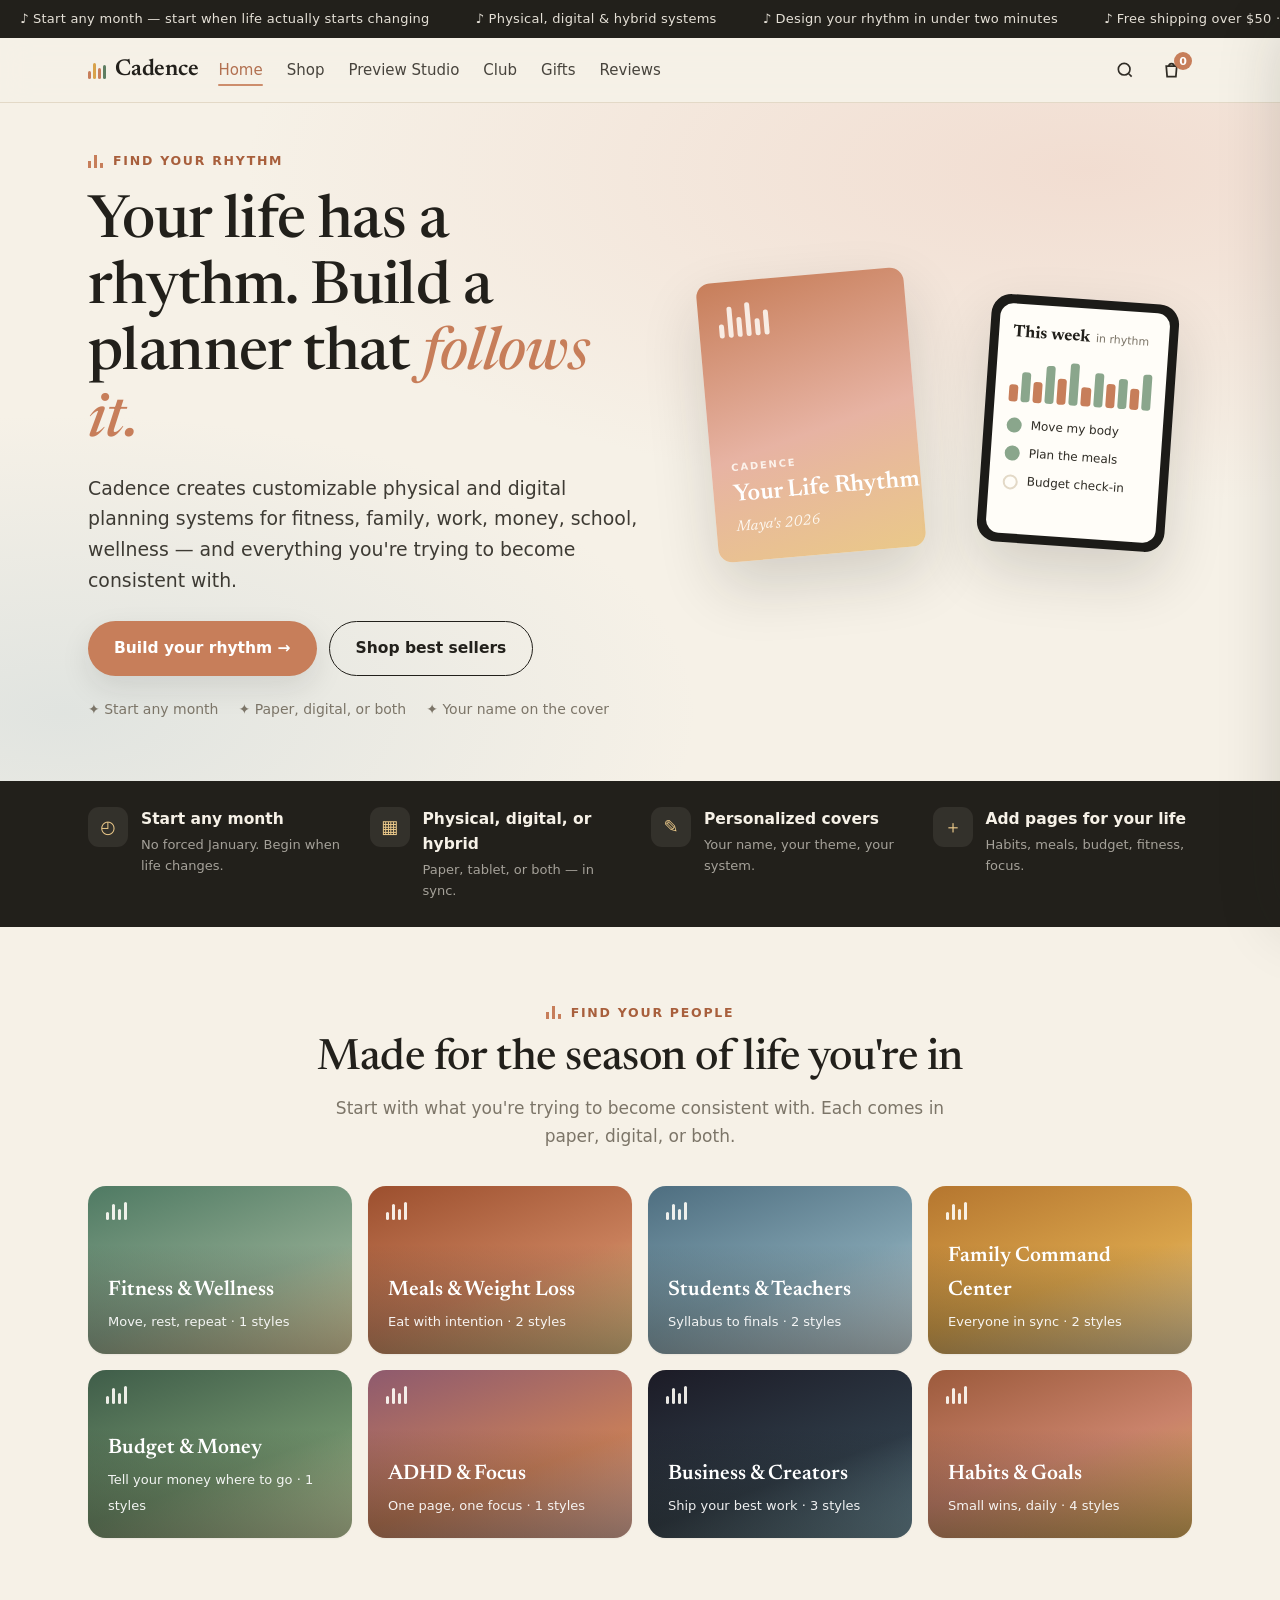
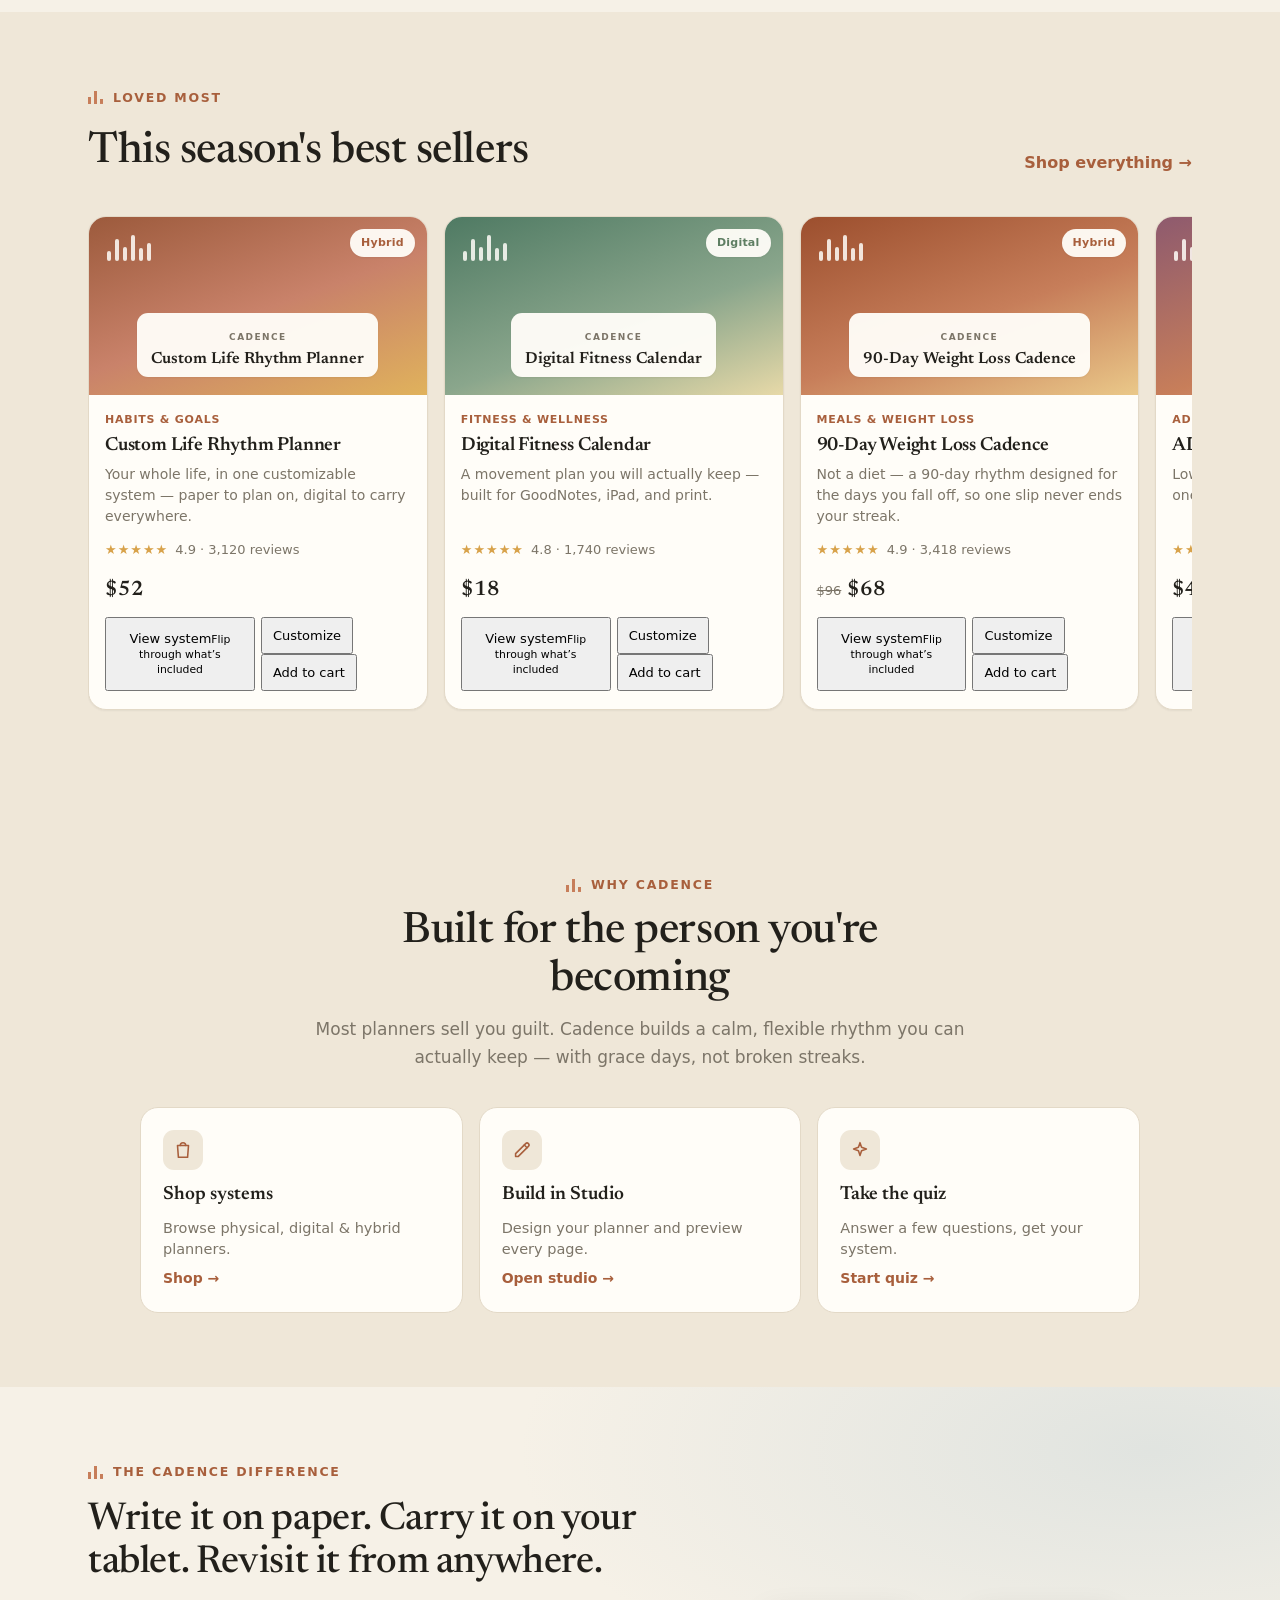
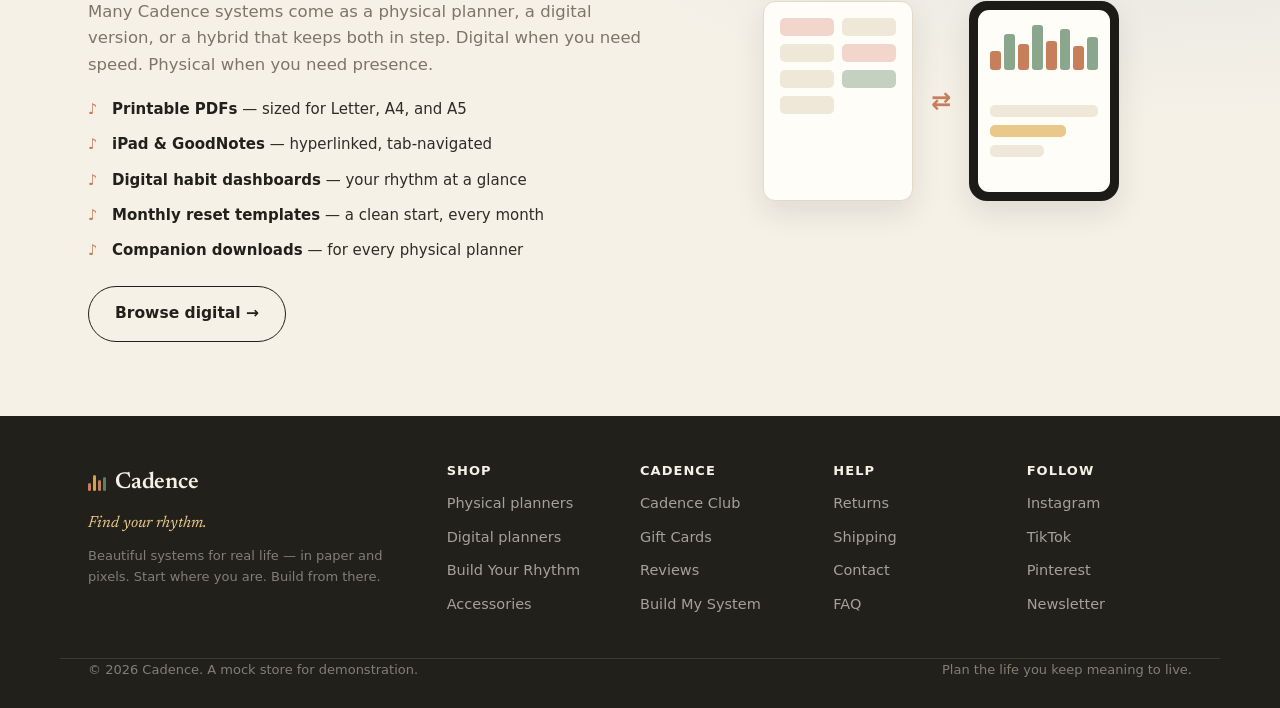
==== commit baefd6b3: "Add files via upload" ====
--- a/index.html
+++ b/index.html
@@ -177,12 +177,36 @@
         <span class="cta-sub">Design your planner and preview every page.</span>
         <span class="cta-go">Open studio →</span>
       </a>
-      <a class="cta-card" href="#/studio" data-route="studio" data-scroll="system">
+      <a class="cta-card" href="#/studio" data-route="studio" data-scroll="build" data-guide="1">
         <span class="cta-ic" aria-hidden="true"><svg viewBox="0 0 24 24" width="22" height="22" fill="none" stroke="currentColor" stroke-width="1.7" stroke-linecap="round" stroke-linejoin="round"><path d="M12 4l1.7 5.1L19 11l-5.3 1.9L12 18l-1.7-5.1L5 11l5.3-1.9L12 4Z"/></svg></span>
         <b>Take the quiz</b>
         <span class="cta-sub">Answer a few questions, get your system.</span>
         <span class="cta-go">Start quiz →</span>
       </a>
+    </div>
+  </div>
+</section>
+
+<!-- ====================== DIGITAL TWIN ====================== -->
+<section class="section twin">
+  <div class="wrap twin-grid">
+    <div class="twin-copy">
+      <div class="eyebrow"><span class="tick"></span> The Cadence difference</div>
+      <h2>Write it on paper. Carry it on your tablet. Revisit it from anywhere.</h2>
+      <p>Many Cadence systems come as a physical planner, a digital version, or a hybrid that keeps both in step. Digital when you need speed. Physical when you need presence.</p>
+      <ul class="twin-list">
+        <li><b>Printable PDFs</b> — sized for Letter, A4, and A5</li>
+        <li><b>iPad &amp; GoodNotes</b> — hyperlinked, tab-navigated</li>
+        <li><b>Digital habit dashboards</b> — your rhythm at a glance</li>
+        <li><b>Monthly reset templates</b> — a clean start, every month</li>
+        <li><b>Companion downloads</b> — for every physical planner</li>
+      </ul>
+      <a class="btn btn-outline" href="#/shop" data-route="shop" data-type="digital">Browse digital →</a>
+    </div>
+    <div class="twin-art" aria-hidden="true">
+      <div class="tw-paper"><div class="tw-grid"><span></span><span></span><span></span><span></span><span></span><span></span><span></span></div></div>
+      <div class="tw-sync">⇄</div>
+      <div class="tw-screen"><div class="tw-wave"><i></i><i></i><i></i><i></i><i></i><i></i><i></i><i></i></div><div class="tw-bars"><b></b><b></b><b></b></div></div>
     </div>
   </div>
 </section>
@@ -238,7 +262,7 @@
     <div class="sec-head">
       <div class="eyebrow center-eb"><span class="tick"></span> Cadence Preview Studio</div>
       <h2>See every page before it becomes yours.</h2>
-      <p>Change the layout, color, font, start month, and add-on pages — then watch your planner update in real time. No guessing. Open the pages before you buy.</p>
+      <p>Change the layout, color, font, and pages — and watch your planner update live. Open every page before you buy.</p>
     </div>
 
     <div class="studio" id="studio">
@@ -442,107 +466,19 @@
       <!-- RIGHT: LIVE PREVIEW -->
       <div class="st-preview">
         <div class="st-stage" id="stStage"><!-- JS: frame + page --></div>
+        <div class="st-buybar" id="stBuyBar">
+          <div class="ssb-meta"><span class="ssb-label">Your design</span><span class="ssb-amt" id="ssbPrice">$64</span></div>
+          <div class="ssb-actions">
+            <button class="ssb-fs" type="button" data-action="fs-studio">⤢ Full screen</button>
+            <button class="btn btn-primary ssb-add" type="button" data-action="pv-add">Add design</button>
+          </div>
+        </div>
         <div class="st-msg" id="stMsg"><span class="st-msg-dot"></span><span id="stMsgText">Watch your planner become yours.</span></div>
         <div class="st-thumbs" id="stThumbs"><!-- JS --></div>
         <div class="st-why" id="stWhy"><!-- JS --></div>
         <div class="st-summary" id="stSummary"><!-- JS --></div>
         <div class="st-usecase" id="stUseCase"><!-- JS --></div>
       </div>
-    </div>
-  </div>
-</section>
-
-<!-- ====================== BUILD MY SYSTEM (QUIZ) ====================== -->
-<section class="section quiz-sec" id="system">
-  <div class="wrap">
-    <div class="sec-head">
-      <div class="eyebrow center-eb light-eb"><span class="tick"></span> Build my system</div>
-      <h2>Overwhelmed? Let's find your rhythm together.</h2>
-      <p>Answer four quick questions and we'll recommend a system — like a calm friend who happens to be very organized.</p>
-    </div>
-
-    <div class="quiz">
-      <div class="quiz-q" data-q="1">
-        <p class="quiz-qt"><span>1</span> What feels most chaotic right now?</p>
-        <div class="quiz-opts">
-          <button class="quiz-opt" data-q="1" data-val="family">My family's schedule</button>
-          <button class="quiz-opt" data-q="1" data-val="health">My health &amp; eating</button>
-          <button class="quiz-opt" data-q="1" data-val="focus">My focus &amp; attention</button>
-          <button class="quiz-opt" data-q="1" data-val="money">My money</button>
-          <button class="quiz-opt" data-q="1" data-val="work">My work &amp; projects</button>
-          <button class="quiz-opt" data-q="1" data-val="habits">My daily habits</button>
-        </div>
-      </div>
-
-      <div class="quiz-q" data-q="2">
-        <p class="quiz-qt"><span>2</span> What are you trying to become consistent with?</p>
-        <div class="quiz-opts">
-          <button class="quiz-opt" data-q="2" data-val="exercise">Exercise</button>
-          <button class="quiz-opt" data-q="2" data-val="meals">Meal planning</button>
-          <button class="quiz-opt" data-q="2" data-val="study">Studying</button>
-          <button class="quiz-opt" data-q="2" data-val="budget">Budgeting</button>
-          <button class="quiz-opt" data-q="2" data-val="deepwork">Daily focus</button>
-          <button class="quiz-opt" data-q="2" data-val="routines">Family routines</button>
-        </div>
-      </div>
-
-      <div class="quiz-q" data-q="3">
-        <p class="quiz-qt"><span>3</span> How do you prefer to plan?</p>
-        <div class="quiz-opts">
-          <button class="quiz-opt" data-q="3" data-val="physical">On paper</button>
-          <button class="quiz-opt" data-q="3" data-val="digital">Digitally</button>
-          <button class="quiz-opt" data-q="3" data-val="hybrid">Both</button>
-        </div>
-      </div>
-
-      <div class="quiz-q" data-q="4">
-        <p class="quiz-qt"><span>4</span> How much structure do you want?</p>
-        <div class="quiz-opts">
-          <button class="quiz-opt" data-q="4" data-val="light">Light &amp; flexible</button>
-          <button class="quiz-opt" data-q="4" data-val="balanced">Balanced</button>
-          <button class="quiz-opt" data-q="4" data-val="high">Highly structured</button>
-        </div>
-      </div>
-
-      <div class="quiz-cta">
-        <button class="btn btn-primary" id="quizSubmit">See my system →</button>
-        <span class="quiz-note" id="quizNote">Pick one from each question.</span>
-      </div>
-
-      <div class="quiz-result" id="quizResult" hidden>
-        <div class="qr-mark"><span class="tick"></span></div>
-        <div class="qr-body">
-          <span class="qr-kick">Your recommended system</span>
-          <h3 id="qrTitle"></h3>
-          <p id="qrBlurb"></p>
-          <div class="qr-parts" id="qrParts"></div>
-          <button class="btn btn-primary" id="quizAddBtn">Add this system to cart</button>
-        </div>
-      </div>
-    </div>
-  </div>
-</section>
-
-<!-- ====================== DIGITAL TWIN ====================== -->
-<section class="section twin">
-  <div class="wrap twin-grid">
-    <div class="twin-copy">
-      <div class="eyebrow"><span class="tick"></span> The Cadence difference</div>
-      <h2>Write it on paper. Carry it on your tablet. Revisit it from anywhere.</h2>
-      <p>Many Cadence systems come as a physical planner, a digital version, or a hybrid that keeps both in step. Digital when you need speed. Physical when you need presence.</p>
-      <ul class="twin-list">
-        <li><b>Printable PDFs</b> — sized for Letter, A4, and A5</li>
-        <li><b>iPad &amp; GoodNotes</b> — hyperlinked, tab-navigated</li>
-        <li><b>Digital habit dashboards</b> — your rhythm at a glance</li>
-        <li><b>Monthly reset templates</b> — a clean start, every month</li>
-        <li><b>Companion downloads</b> — for every physical planner</li>
-      </ul>
-      <a class="btn btn-outline" href="#/shop" data-route="shop" data-type="digital">Browse digital →</a>
-    </div>
-    <div class="twin-art" aria-hidden="true">
-      <div class="tw-paper"><div class="tw-grid"><span></span><span></span><span></span><span></span><span></span><span></span><span></span></div></div>
-      <div class="tw-sync">⇄</div>
-      <div class="tw-screen"><div class="tw-wave"><i></i><i></i><i></i><i></i><i></i><i></i><i></i><i></i></div><div class="tw-bars"><b></b><b></b><b></b></div></div>
     </div>
   </div>
 </section>
@@ -715,7 +651,7 @@
       <a href="#/club" data-route="club">Cadence Club</a>
       <a href="#/gifts" data-route="gifts">Gift Cards</a>
       <a href="#/reviews" data-route="reviews">Reviews</a>
-      <a href="#/studio" data-route="studio" data-scroll="system">Build My System</a>
+      <a href="#/studio" data-route="studio" data-scroll="build" data-guide="1">Build My System</a>
     </div>
     <div class="foot-col"><h4>Help</h4>
       <a href="#">Returns</a>
--- a/styles.css
+++ b/styles.css
@@ -1575,3 +1575,82 @@
   .hero h1,.hero-copy h1{font-size:1.72rem;line-height:1.12}
   .hero-art{height:200px;transform:scale(.78)}
 }
+
+/* ============================================================================
+   v5 — MOBILE STUDIO SIMPLIFICATION + CONTRAST + FOOTER  (editorial pass)
+   Preview-first studio · one dominant CTA · stronger hierarchy · compact footer.
+   Layout & emphasis only — no new features.
+   ============================================================================ */
+
+/* ---- studio: the PREVIEW leads, controls follow (every 1-column width) ---- */
+@media (max-width:919px){
+  .studio{display:flex;flex-direction:column;gap:18px}
+  .st-preview{order:-1;position:static;top:auto}
+  .st-controls{order:0}
+  .st-stage{min-height:310px;padding:16px 12px}
+  .st-thumbs{grid-auto-columns:84px;gap:10px;padding:4px 2px 10px}
+}
+
+/* ---- prominent "view full screen" affordance — the preview IS the product ---- */
+.view-larger{display:inline-flex;align-self:center;align-items:center;justify-content:center;gap:7px;
+  margin:12px 0 2px;background:var(--ink);color:var(--cream);border:none;border-radius:999px;
+  padding:11px 22px;font-family:var(--font-ui);font-weight:800;font-size:14px;letter-spacing:.01em;
+  cursor:pointer;box-shadow:0 10px 22px -12px rgba(34,32,27,.55)}
+.view-larger:hover{transform:translateY(-1px)}
+.view-larger:active{transform:scale(.97)}
+
+/* ---- one persistent, dominant buy bar directly under the live preview ---- */
+.st-buybar{display:flex;align-items:center;justify-content:space-between;gap:12px;margin-top:4px;
+  background:var(--paper);border:1px solid #E0D4BF;border-radius:16px;padding:12px 14px;
+  box-shadow:0 12px 28px -16px rgba(34,32,27,.5)}
+.ssb-meta{display:flex;flex-direction:column;line-height:1.05}
+.ssb-label{font-size:11px;letter-spacing:.09em;text-transform:uppercase;color:var(--muted);font-weight:800}
+.ssb-amt{font-family:var(--font-display);font-size:27px;font-weight:600;color:var(--ink)}
+.ssb-actions{display:flex;align-items:center;gap:8px;flex-shrink:0}
+.ssb-fs{background:transparent;border:1.5px solid var(--line);border-radius:999px;padding:10px 14px;
+  font-family:var(--font-ui);font-weight:800;font-size:13px;color:var(--ink-soft);cursor:pointer;white-space:nowrap}
+.ssb-fs:hover{border-color:var(--clay);color:var(--clay-deep)}
+.ssb-fs:active{transform:scale(.97)}
+.ssb-add{padding:13px 22px;font-size:15px;font-weight:800;border-radius:999px;white-space:nowrap}
+@media (max-width:560px){
+  .ssb-fs{padding:10px 12px;font-size:12px}
+  .ssb-amt{font-size:24px}
+  .ssb-add{padding:12px 18px;font-size:14px}
+}
+
+/* ---- contrast / hierarchy: lift cards off a slightly deeper studio backdrop ---- */
+.studio-sec.soft{background:linear-gradient(180deg,var(--cream-2),var(--cream) 62%)}
+.st-acc{border-color:#E0D4BF;box-shadow:0 6px 16px -14px rgba(34,32,27,.4)}
+.st-acc.open{border-color:#D8CAB2;box-shadow:0 14px 30px -18px rgba(34,32,27,.5)}
+.st-summary{border-color:#E0D4BF;box-shadow:0 12px 28px -16px rgba(34,32,27,.45)}
+.st-why-card{border-color:#E0D4BF}
+.st-thumb.active{border-color:var(--ink);box-shadow:0 0 0 2px rgba(34,32,27,.16),0 6px 14px -10px rgba(34,32,27,.5)}
+.btn-primary{font-weight:800}
+
+/* ---- tighten the studio intro on mobile so the customizer starts sooner ---- */
+@media (max-width:768px){
+  .studio-sec{padding-top:26px;padding-bottom:30px}
+  .studio-sec .sec-head{margin-bottom:18px}
+  .studio-sec .sec-head h2{font-size:clamp(1.55rem,6vw,2rem);line-height:1.12}
+  .studio-sec .sec-head p{font-size:14.5px;line-height:1.5}
+}
+
+/* ---- header: a little more room, clearer wordmark + cart badge on mobile ---- */
+@media (max-width:768px){
+  .nav-inner{gap:11px;height:62px}
+  .brand{font-size:22px}
+  .cart-count{min-width:19px;height:19px;font-size:11px;top:2px}
+}
+
+/* ---- announcement bar: shorter on mobile (it costs first-screen space) ---- */
+@media (max-width:768px){
+  .announce{height:33px;font-size:12px}
+}
+
+/* ---- footer: compact 2-column on phones (was one long stacked column) ---- */
+@media (max-width:599px){
+  .foot-grid{display:grid;grid-template-columns:1fr 1fr;gap:20px 16px}
+  .foot-brand{grid-column:1 / -1}
+  .foot-col h4{margin-bottom:9px}
+  .foot-col a{display:block;font-size:13.5px}
+}
